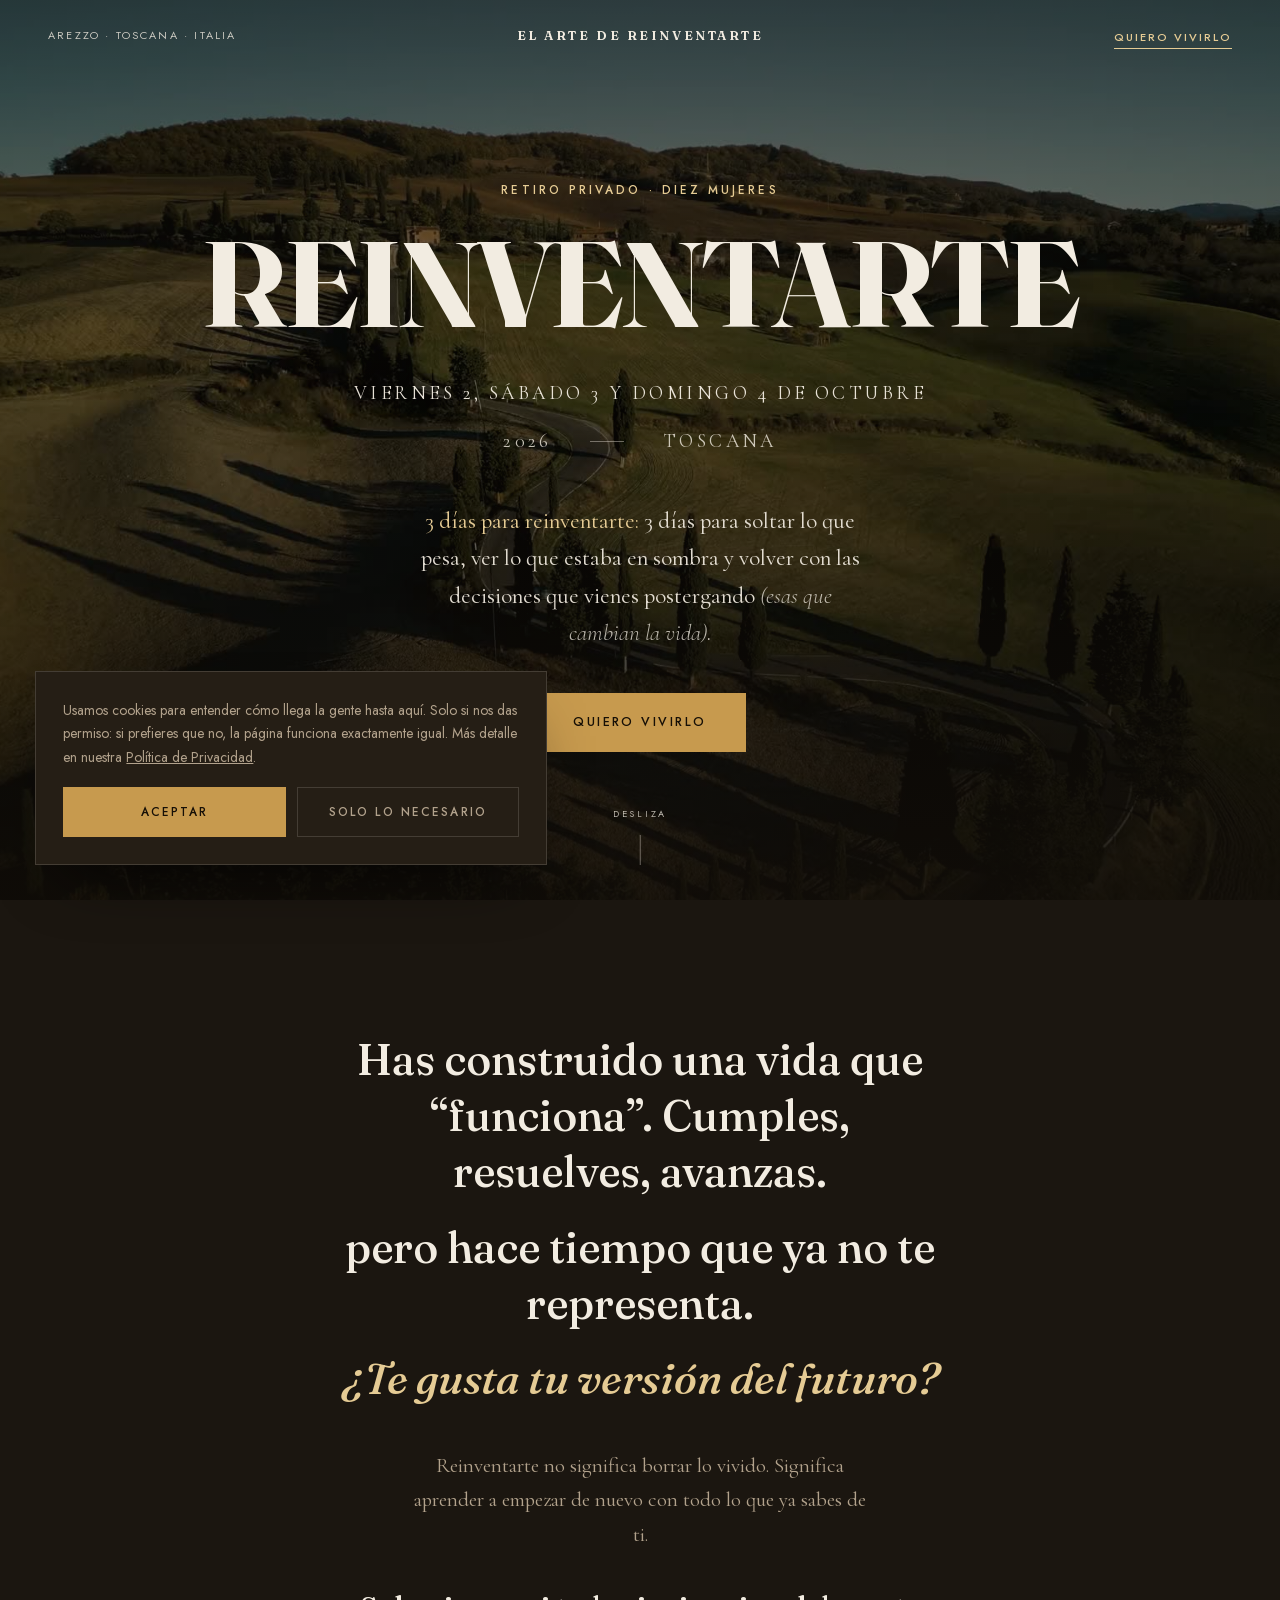
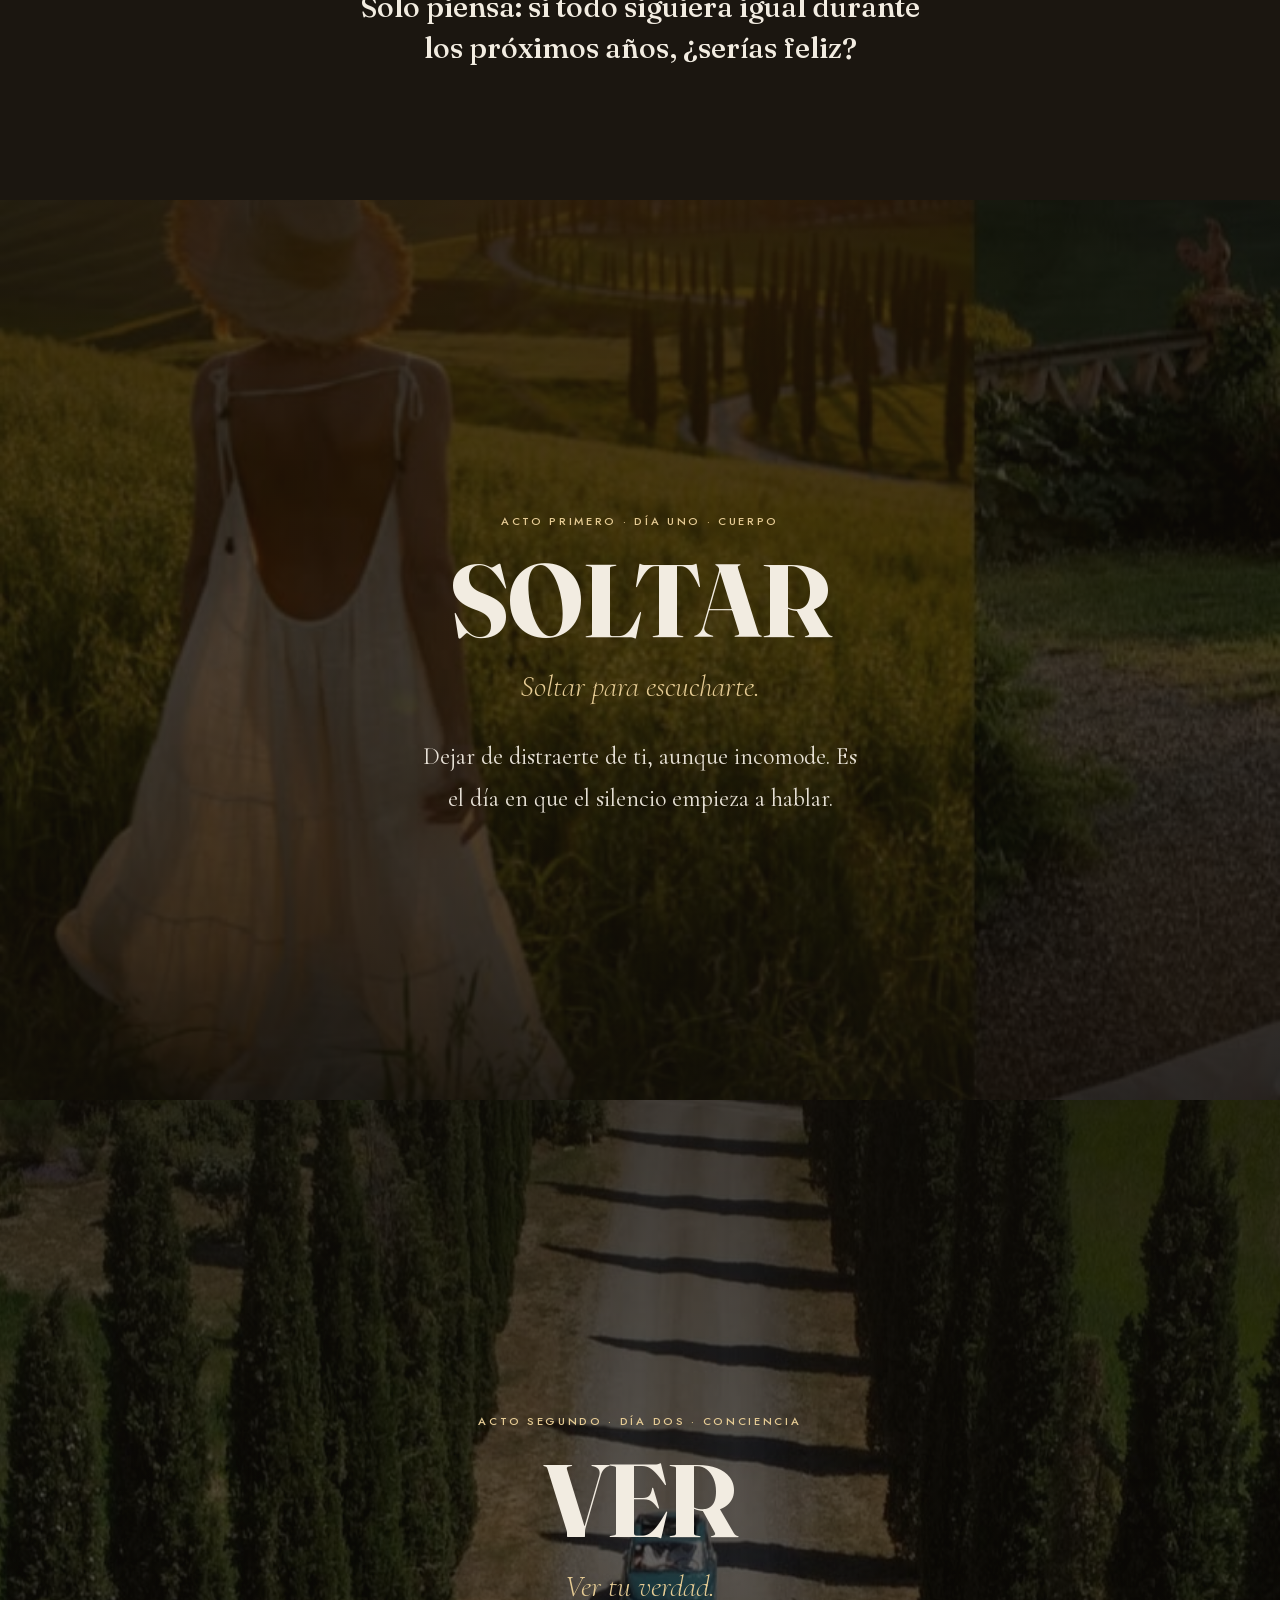
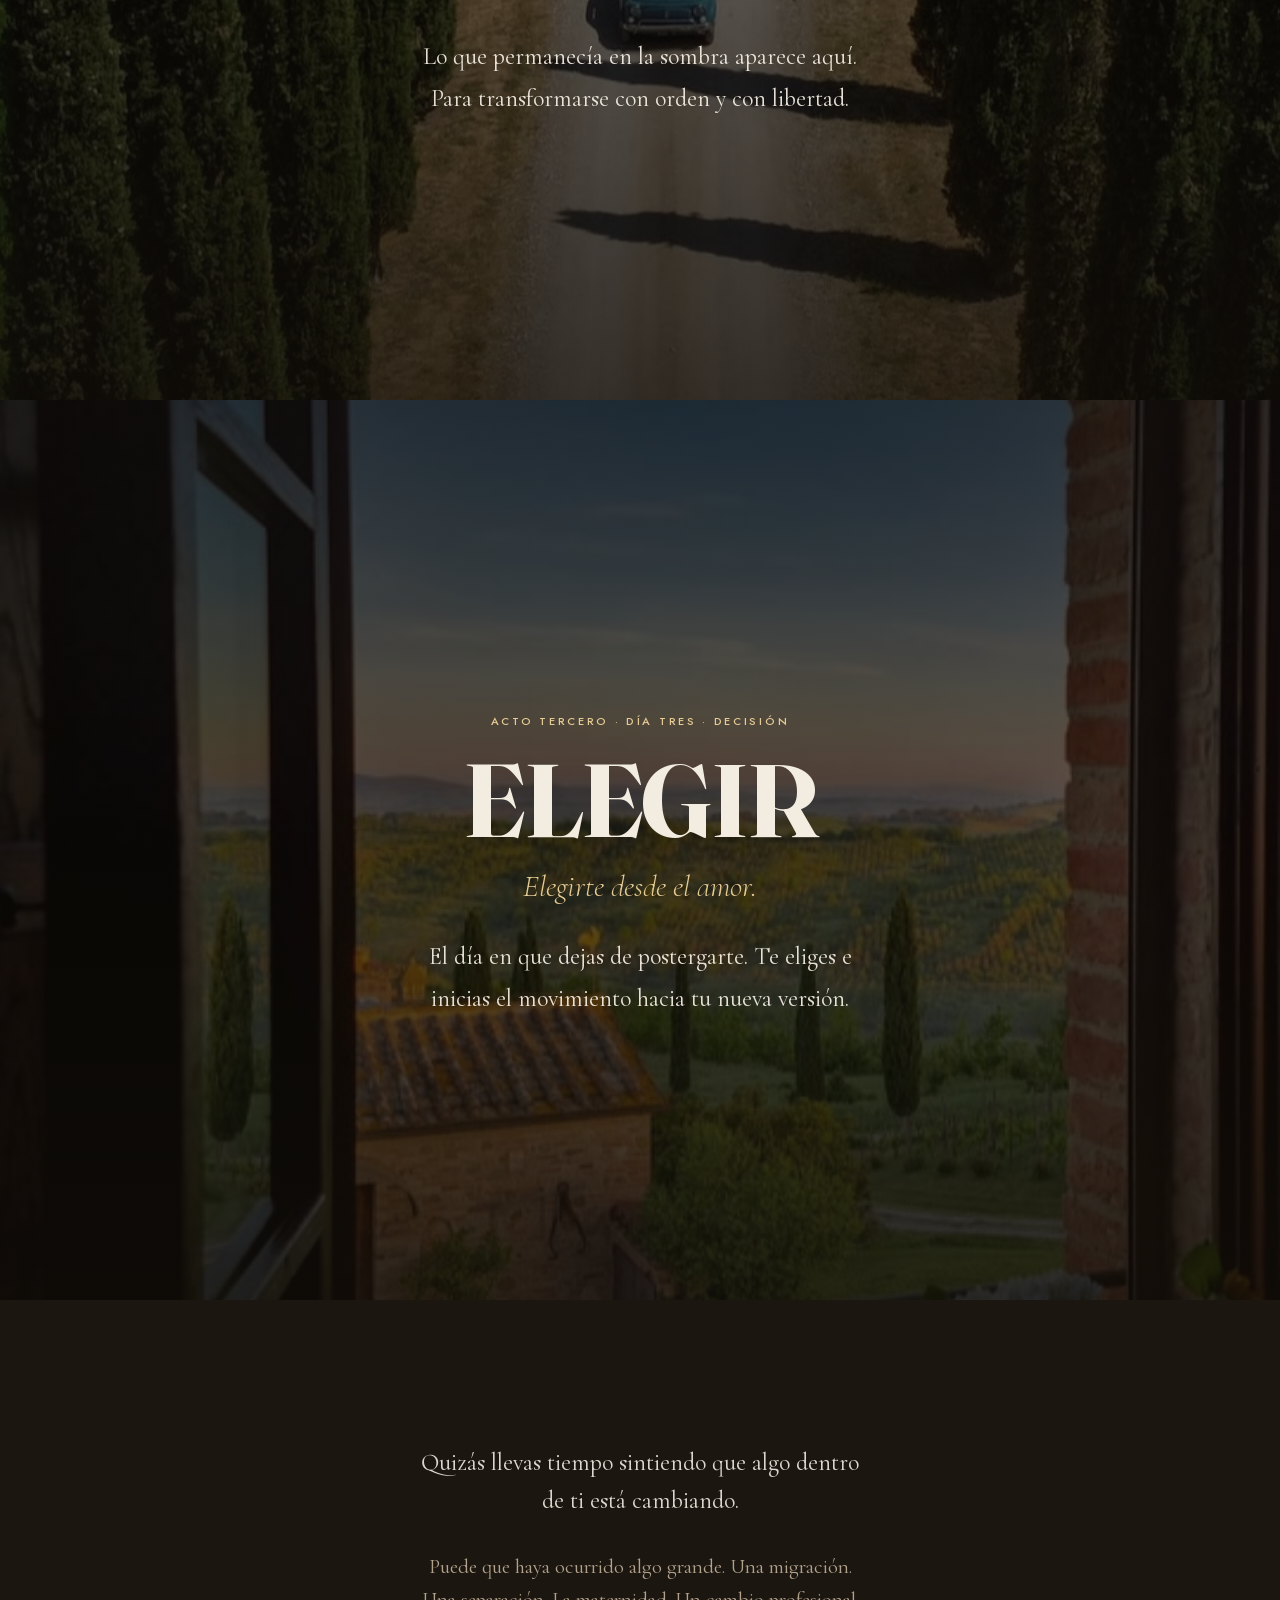
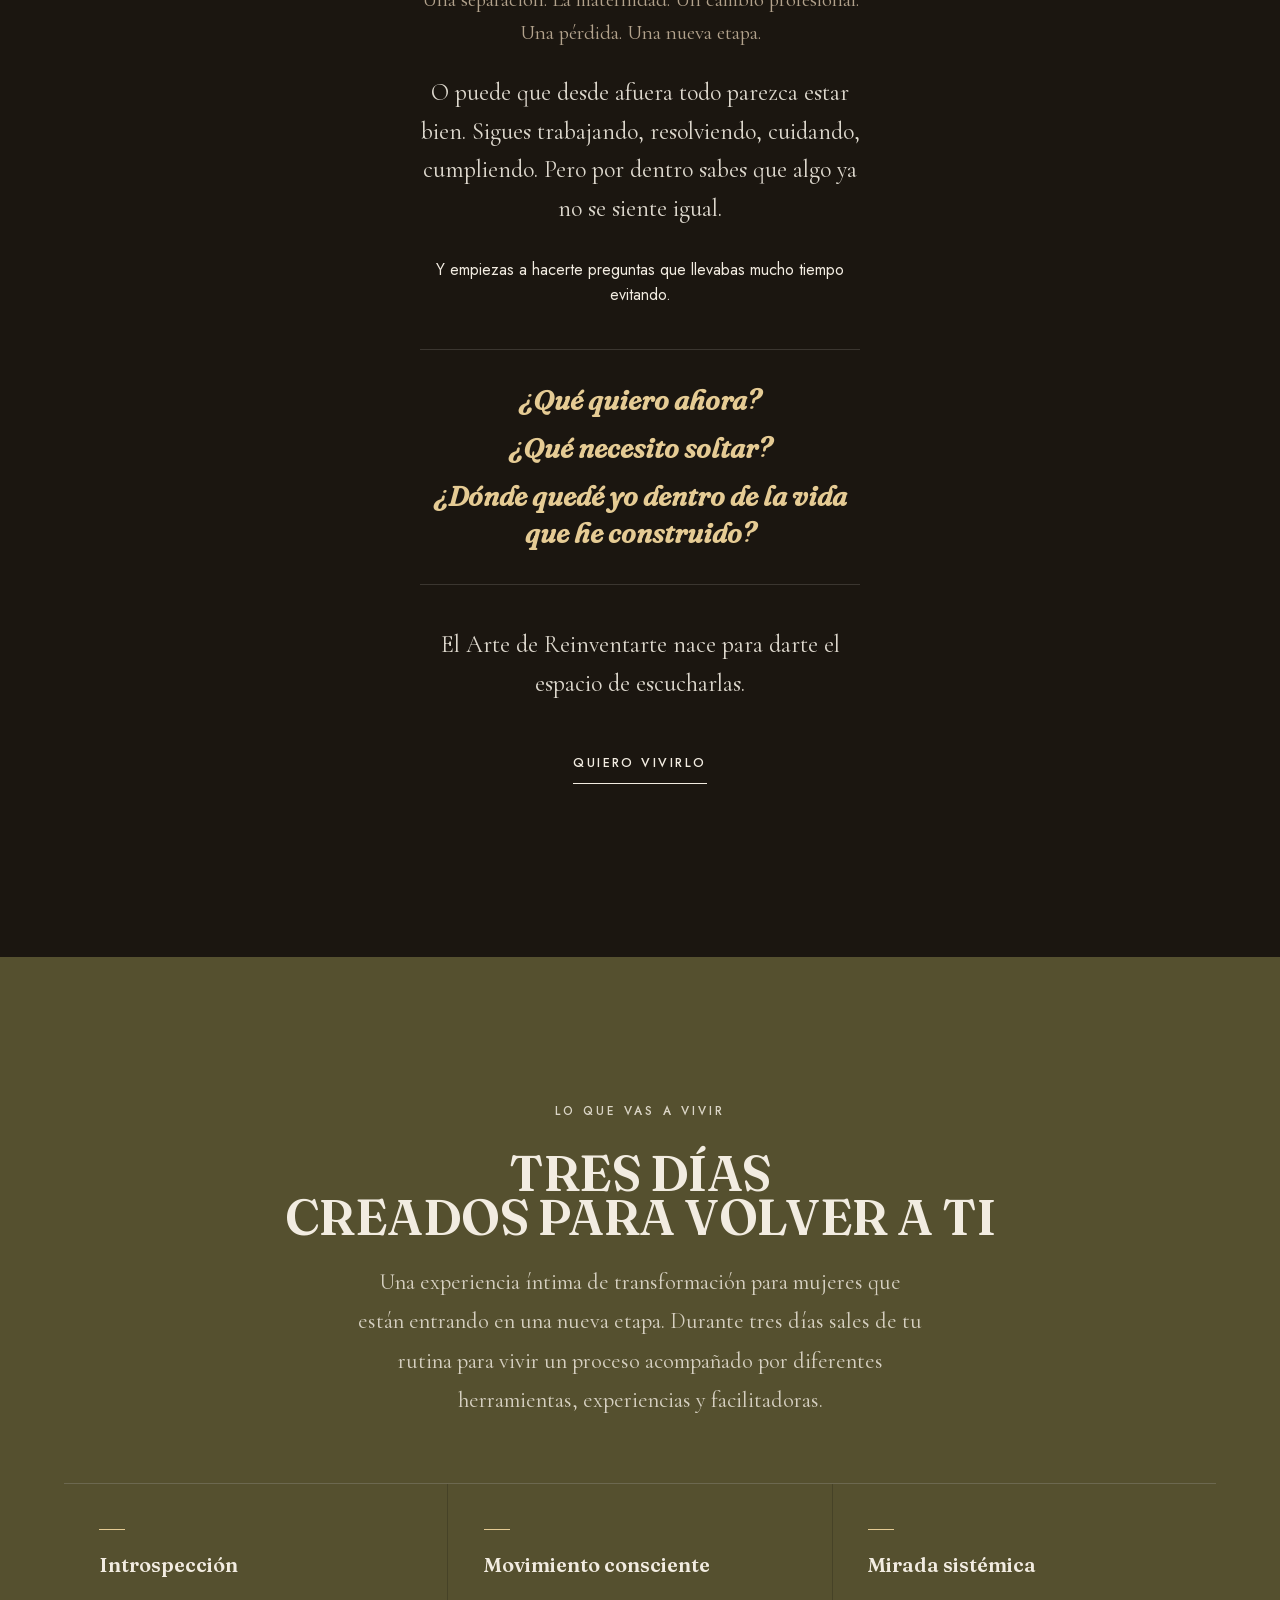
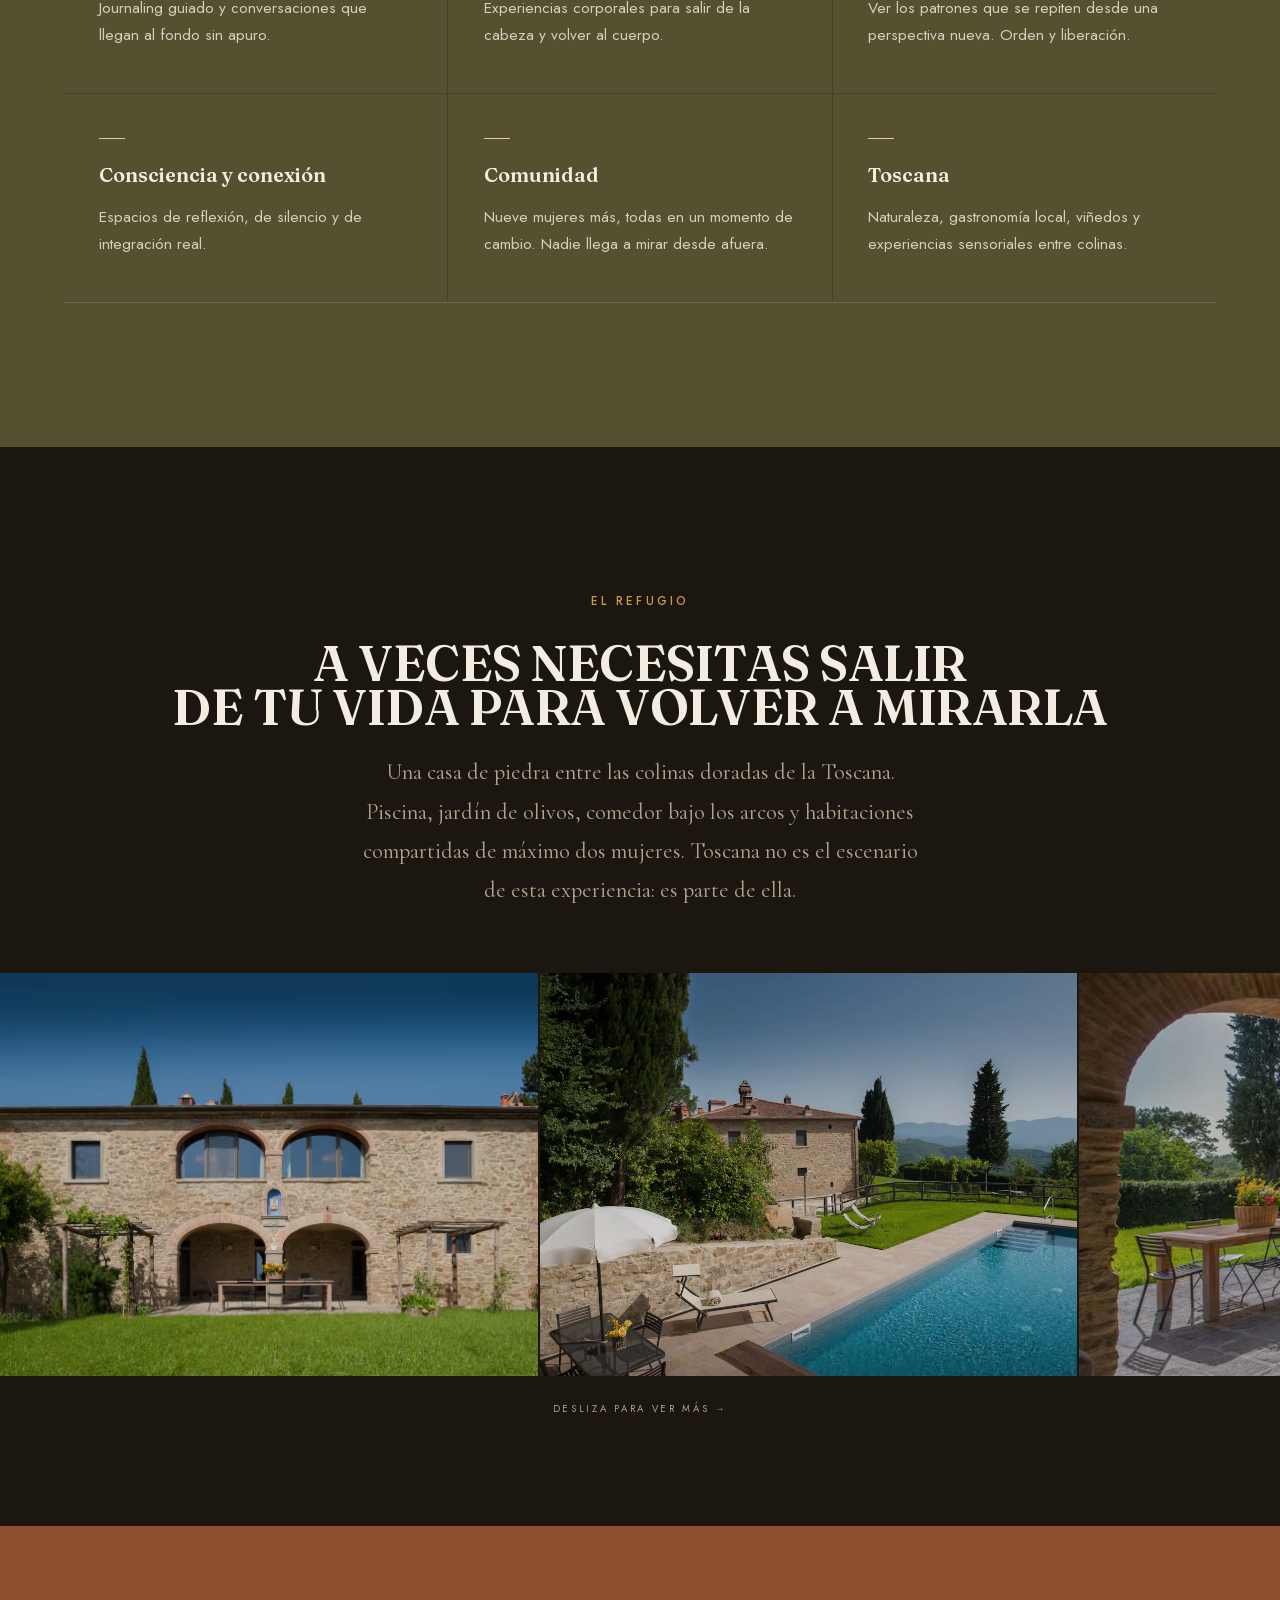
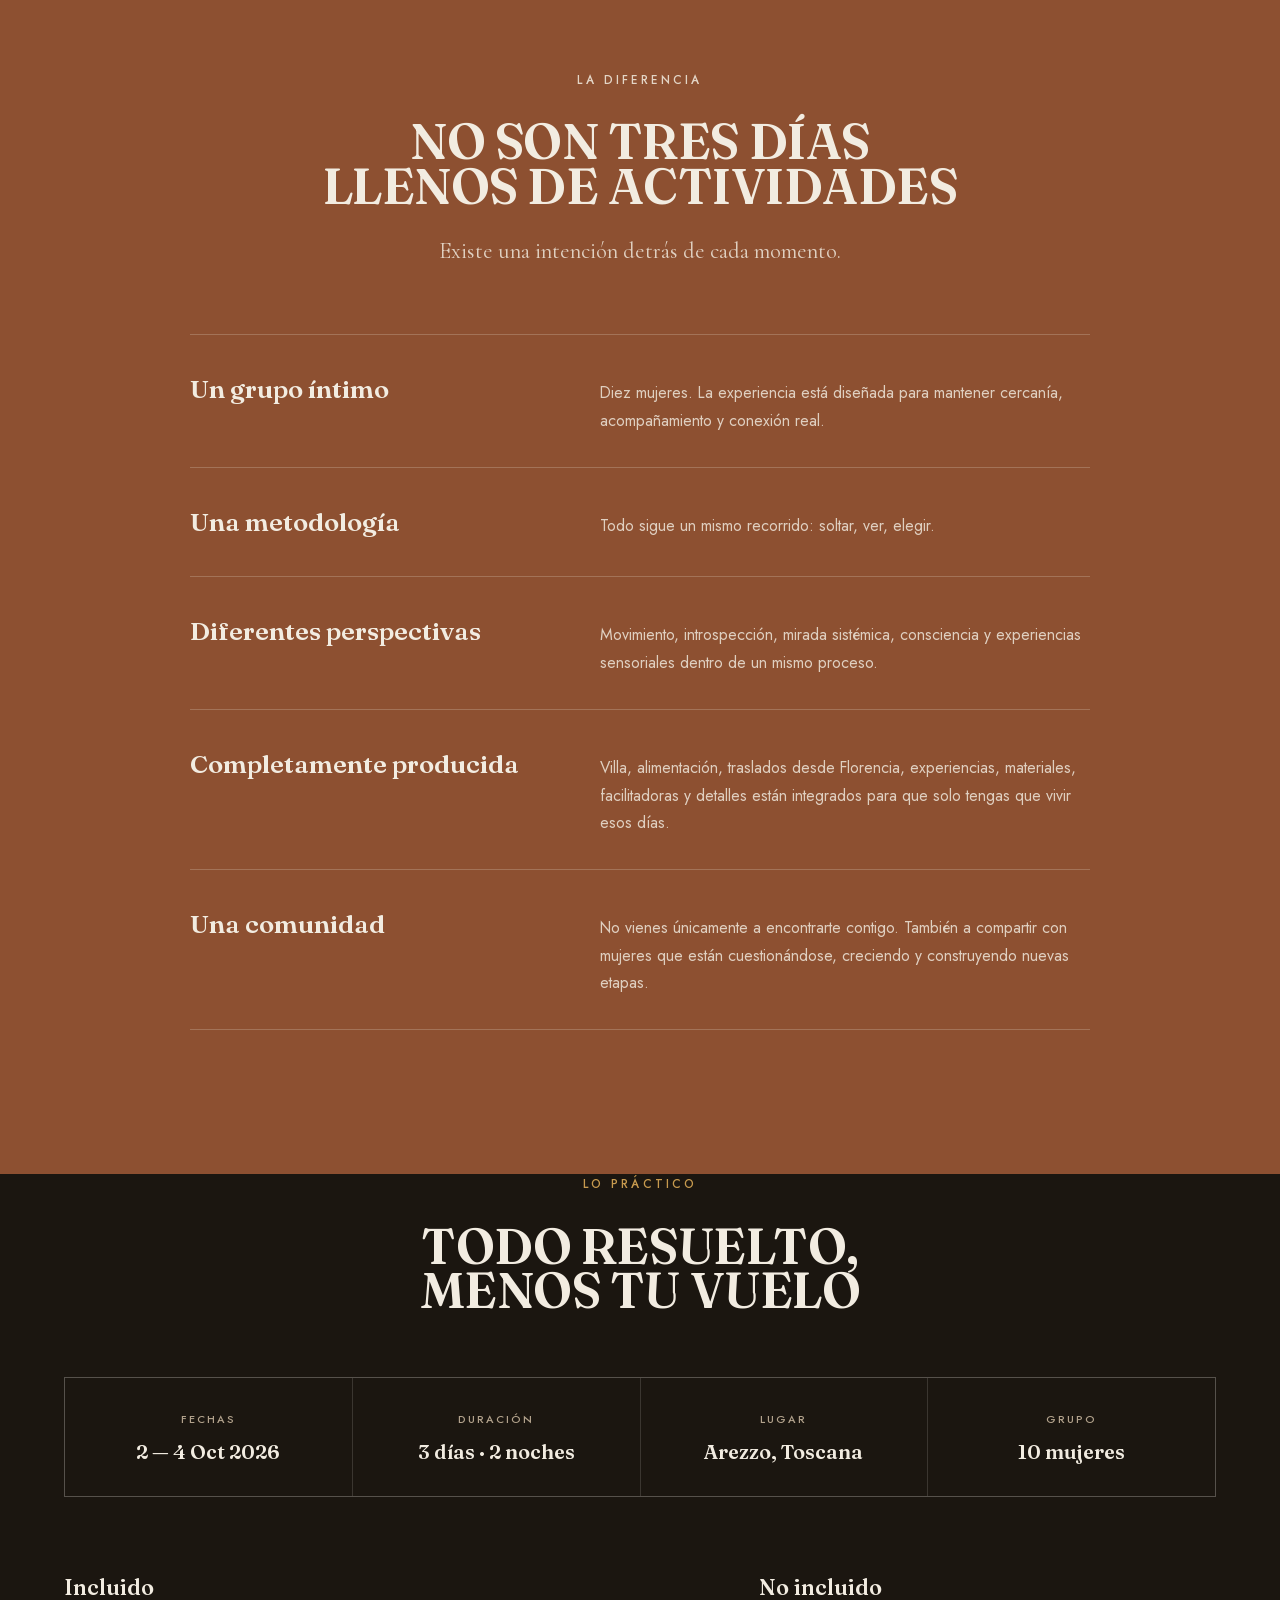
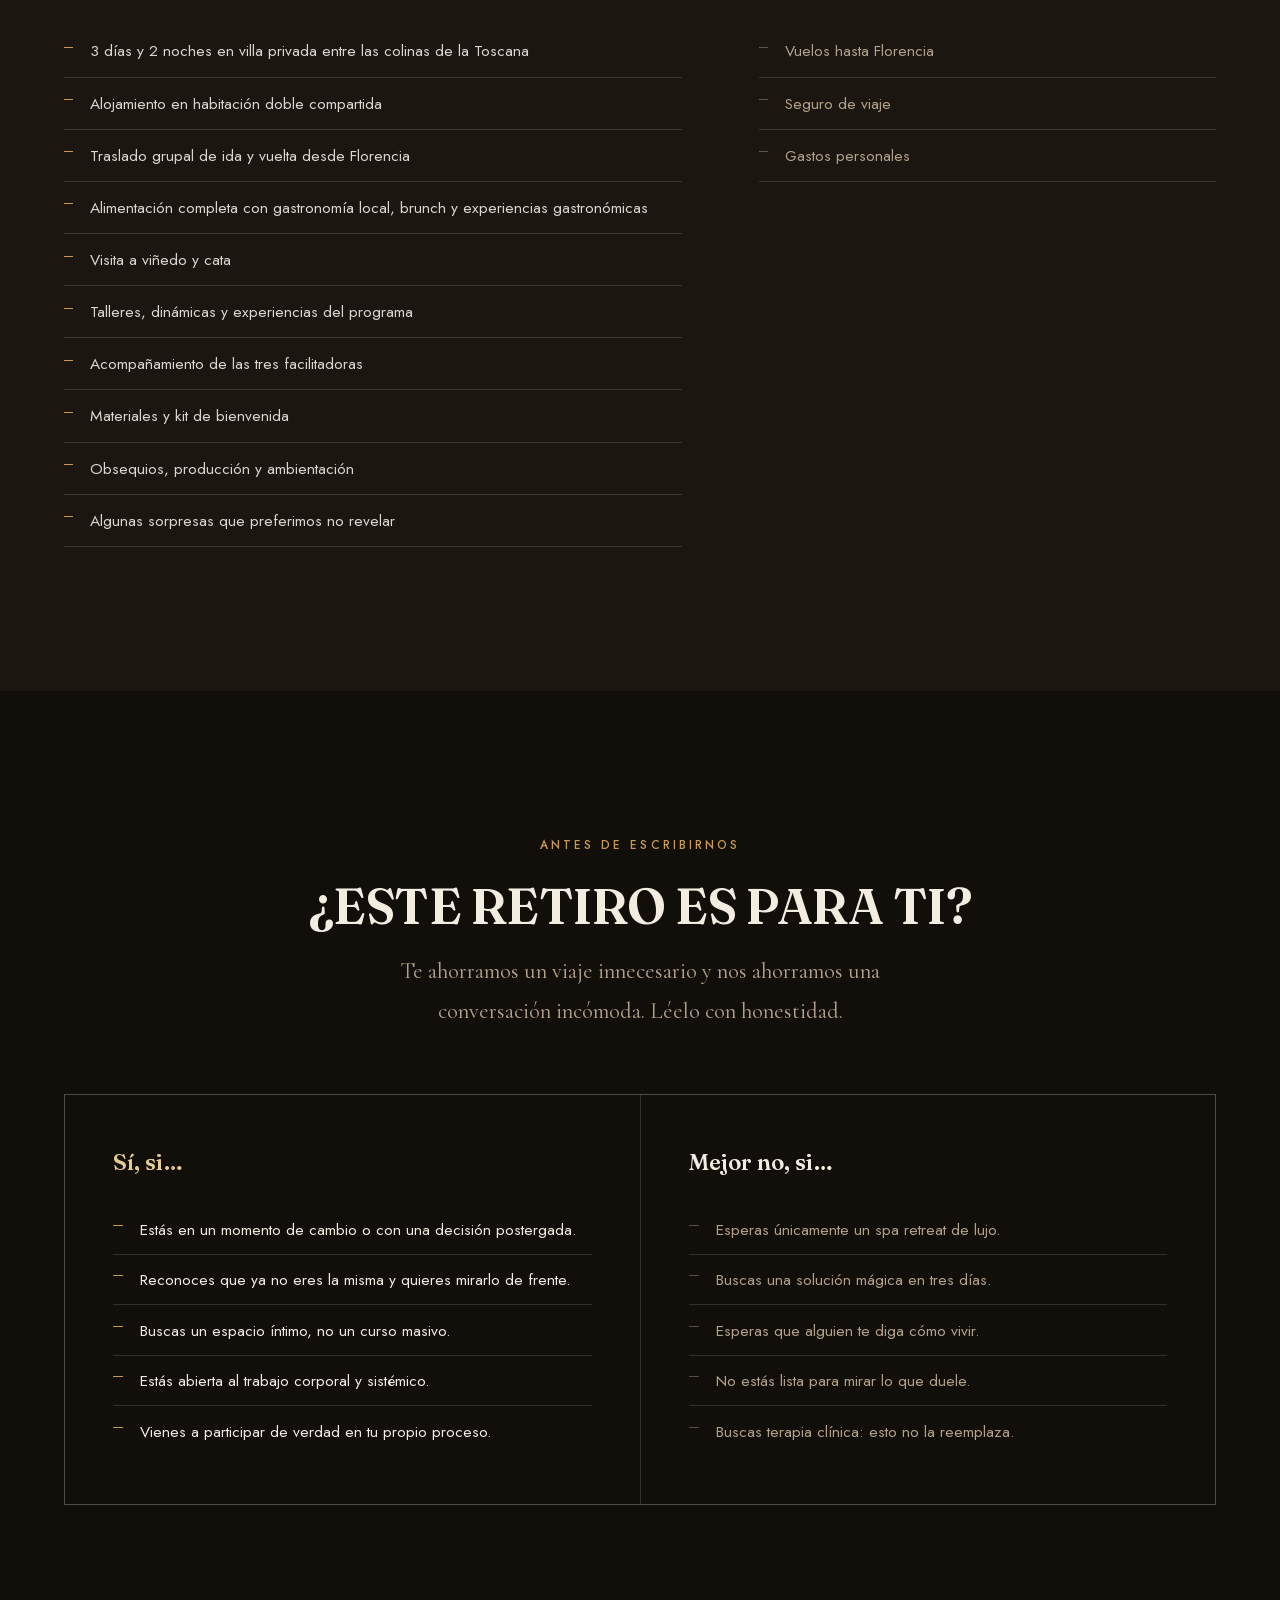
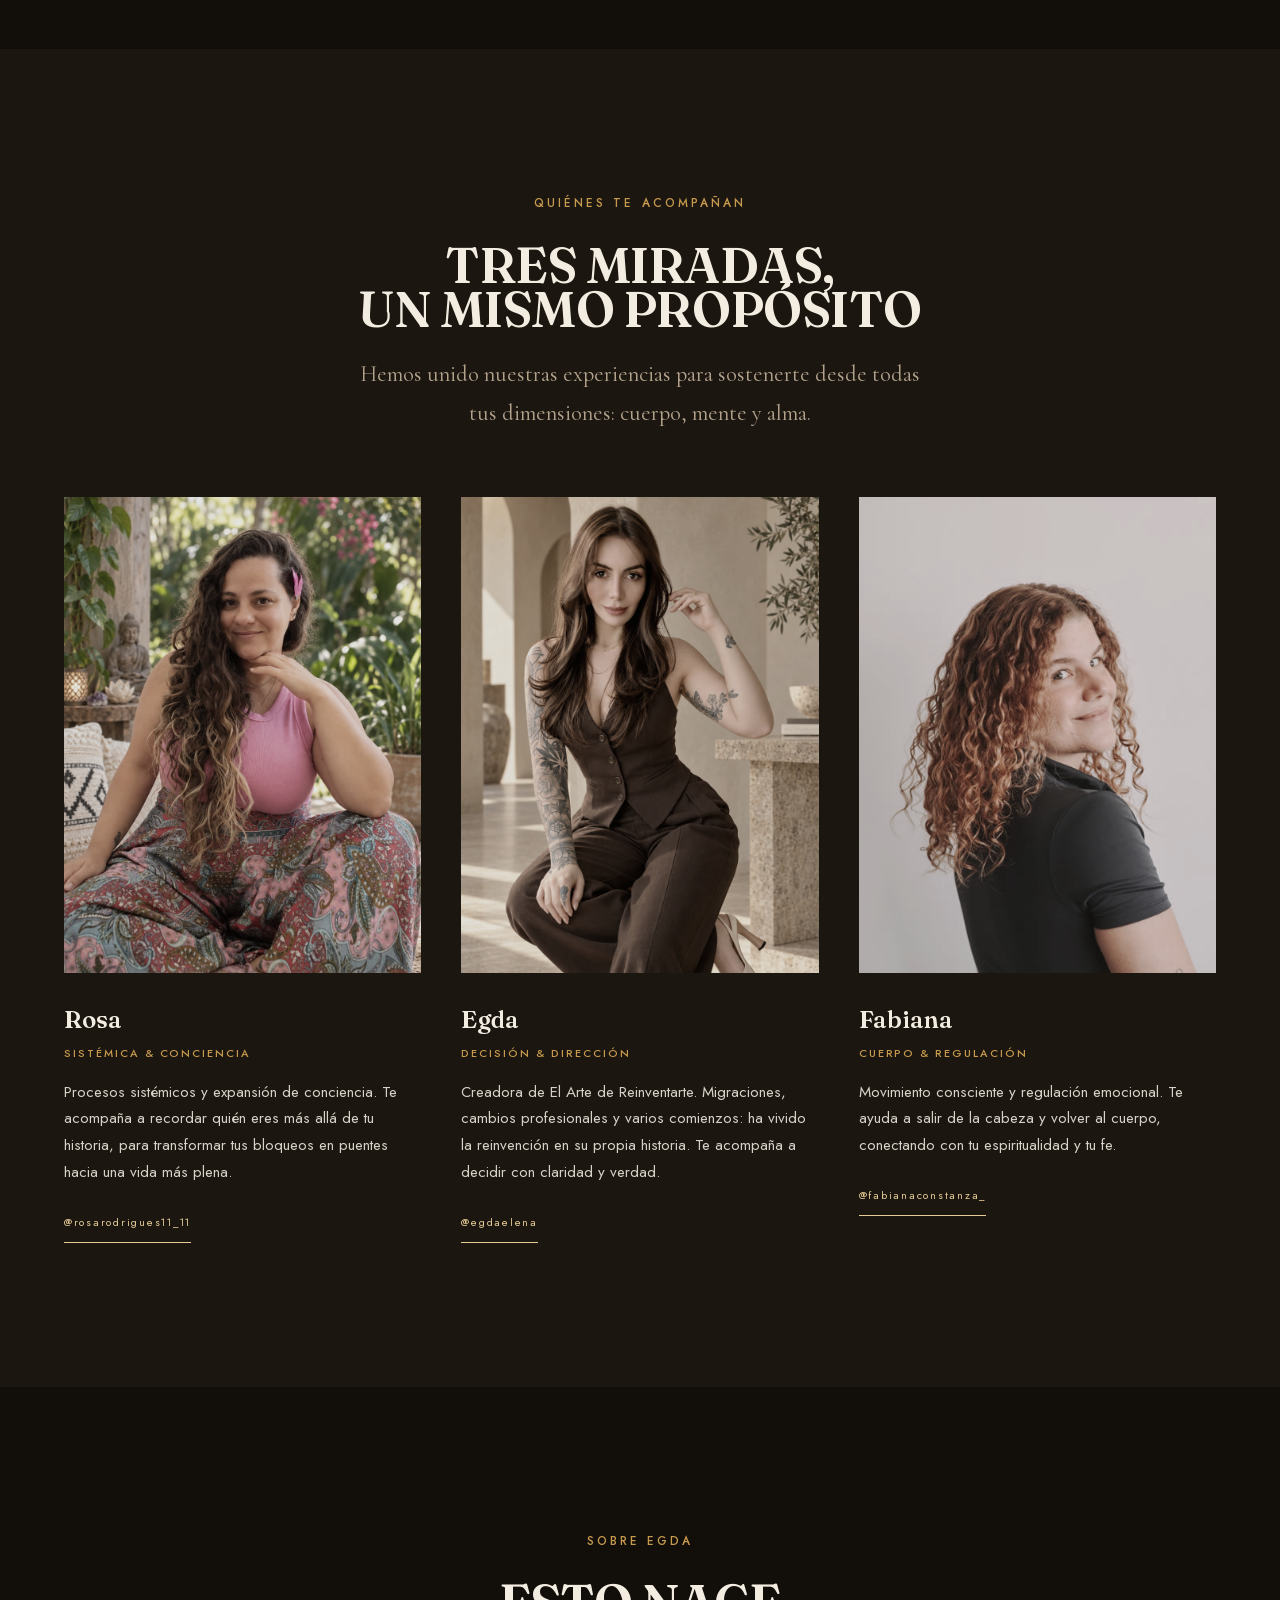
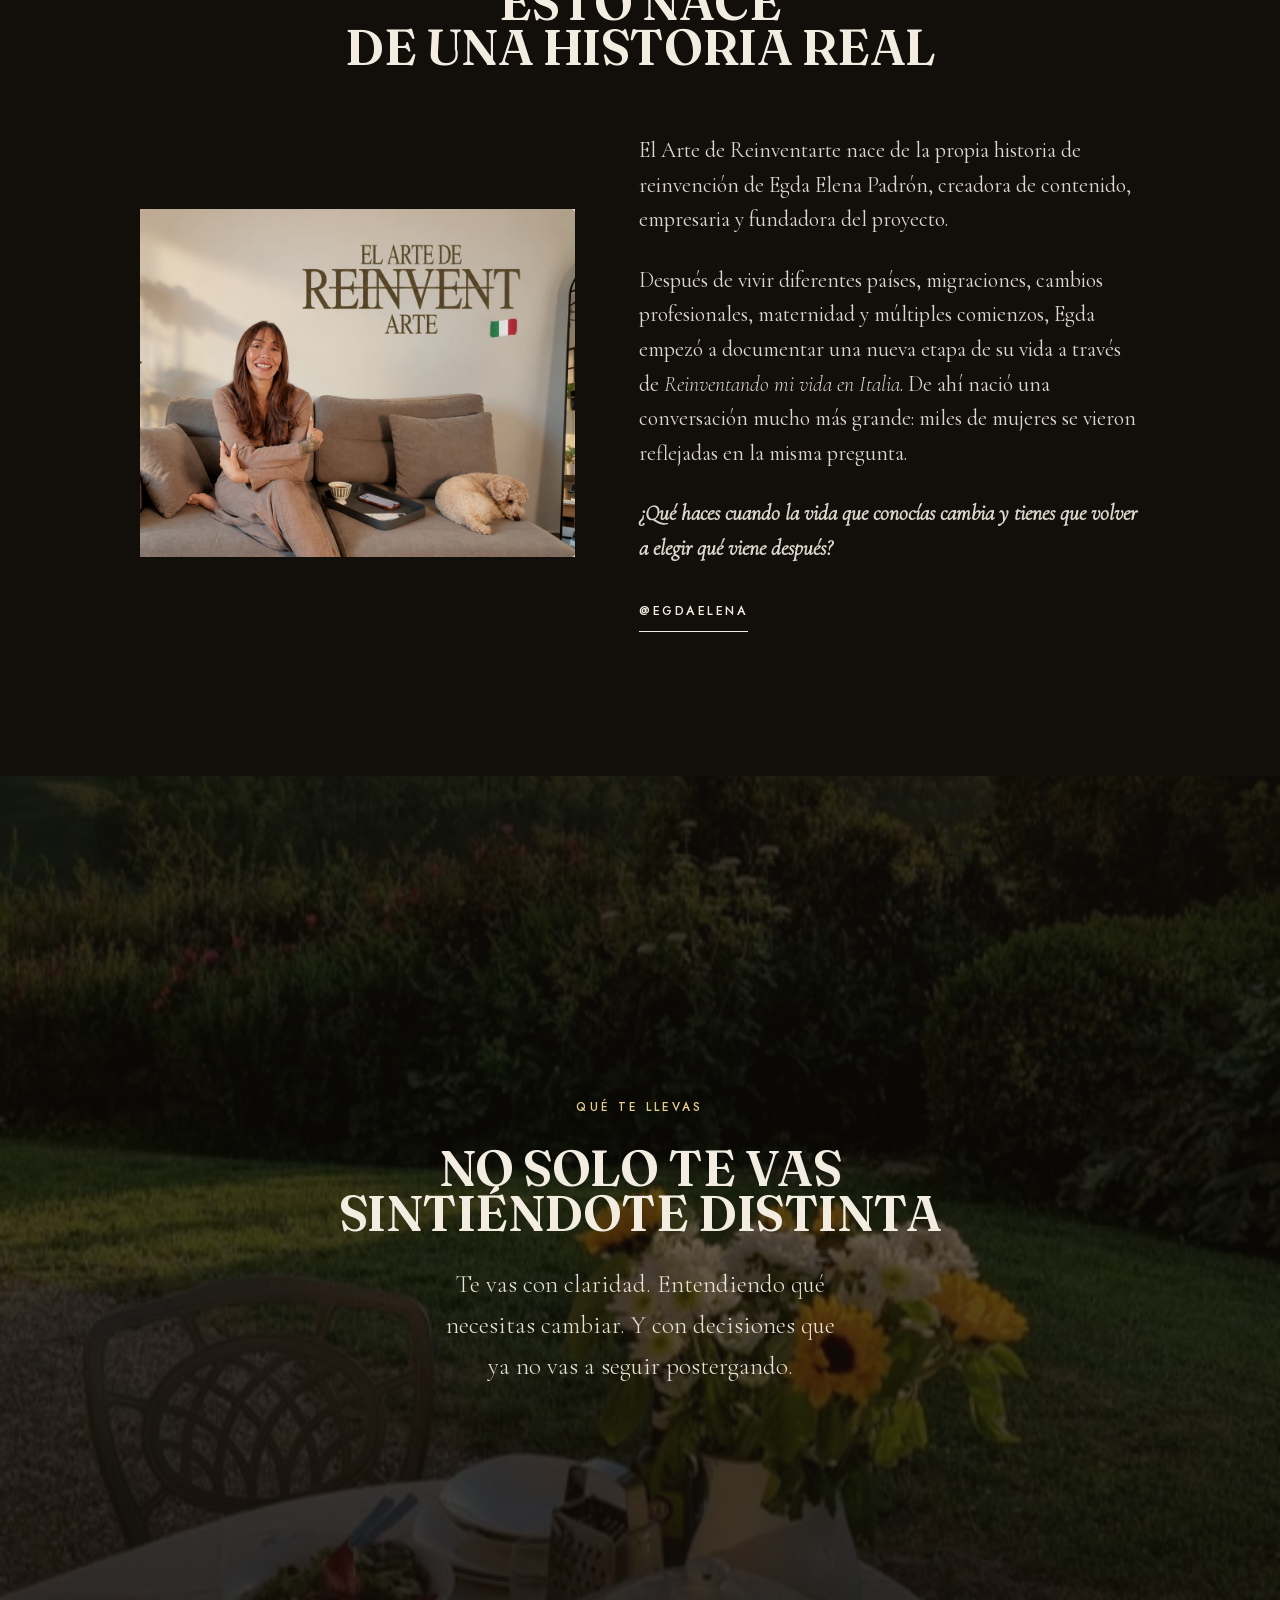
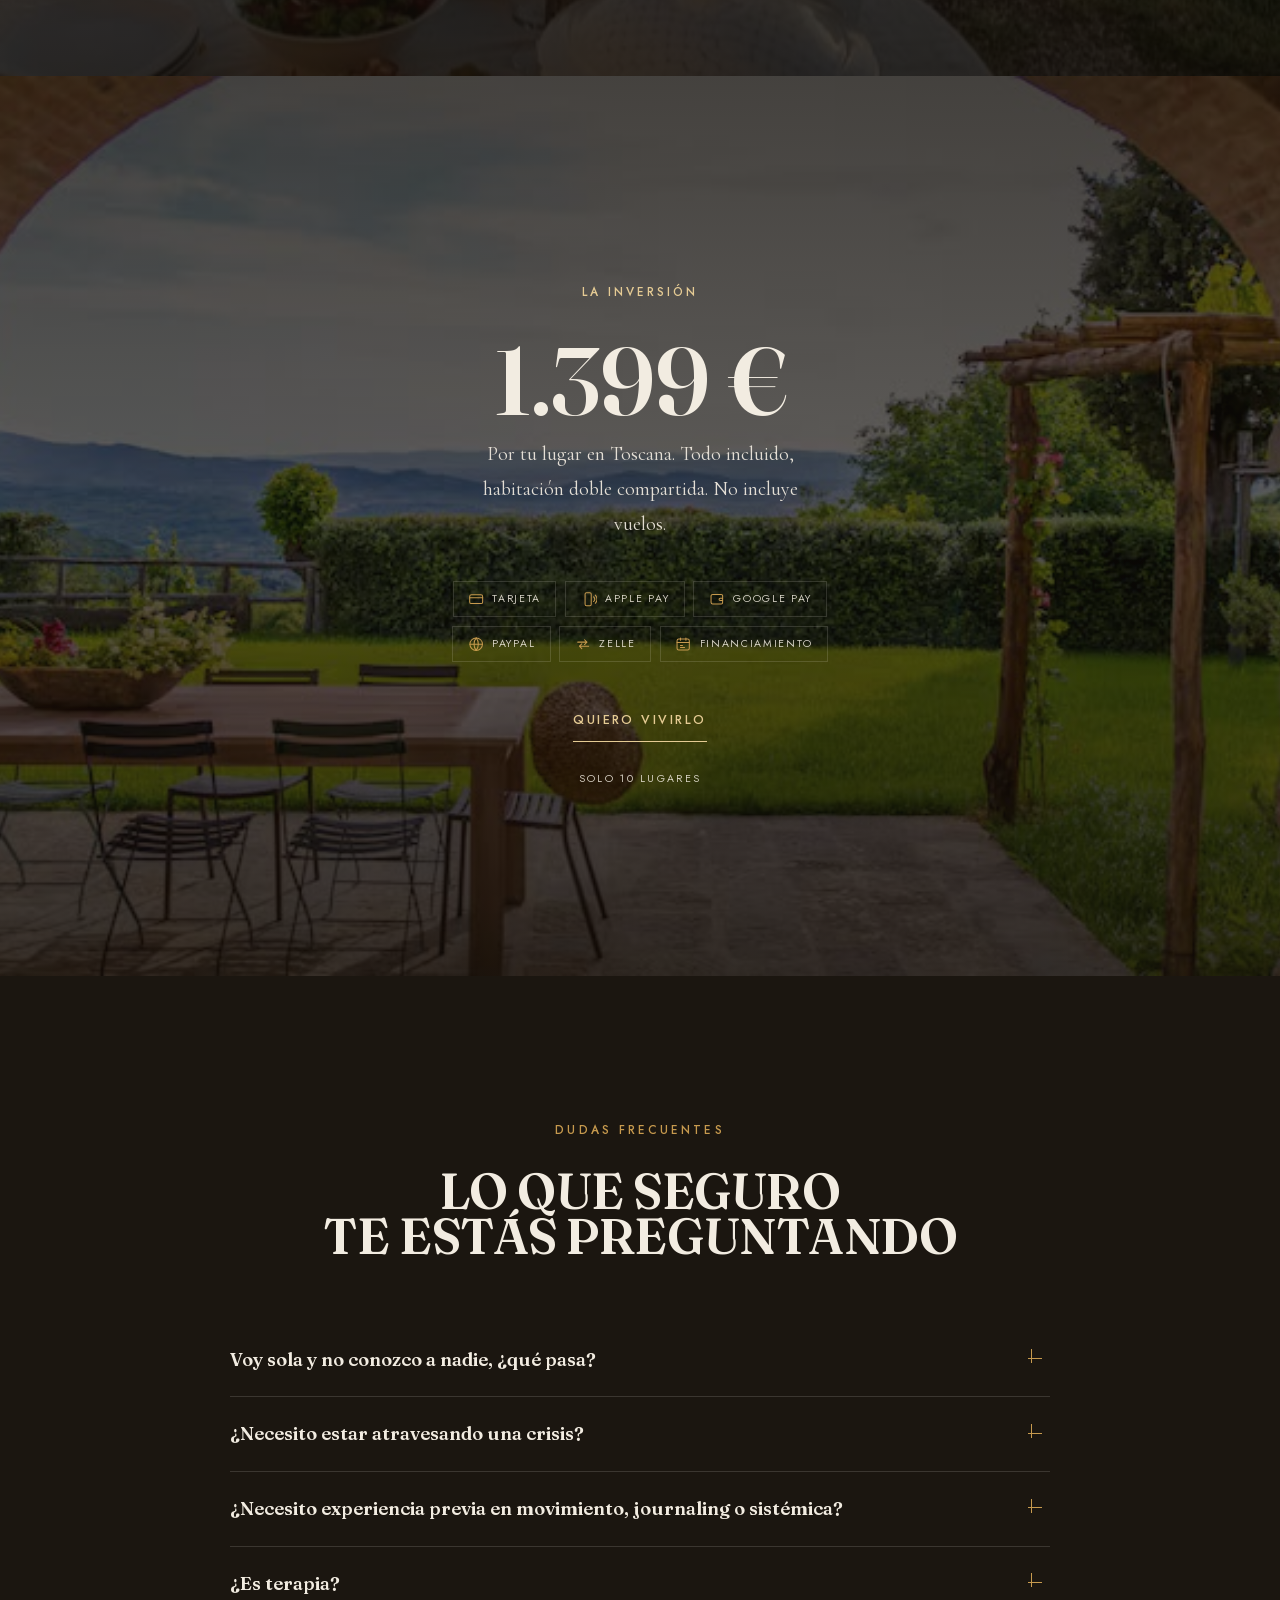
==== index.html @ 9dd21705 "Dos secciones en color para romper el oscuro "Lo que vas a vivir" en verde y "La diferencia" en ladr" ====
<!DOCTYPE html>
<html lang="es">
<head>
<meta charset="utf-8">
<meta name="viewport" content="width=device-width, initial-scale=1, viewport-fit=cover">
<title>El Arte de Reinventarte · Toscana 2026</title>
<meta name="description" content="Retiro íntimo para diez mujeres en una villa privada de Arezzo, Toscana. Del 2 al 4 de octubre de 2026. Soltar, ver, elegir.">
<meta name="theme-color" content="#120E09">
<link rel="icon" href="assets/favicon.ico" sizes="any">
<link rel="icon" href="assets/favicon.svg" type="image/svg+xml">
<link rel="apple-touch-icon" href="assets/apple-touch-icon.png">
<meta property="og:type" content="website">
<meta property="og:title" content="El Arte de Reinventarte · Toscana 2026">
<meta property="og:description" content="Tres días en una villa privada de la Toscana para soltar, ver y elegir. Del 2 al 4 de octubre de 2026. Diez mujeres.">
<meta property="og:image" content="assets/og.jpg">
<!-- ===== Medicion: solo Meta Pixel =====================================
     El Pixel es del CLIENTE: su cuenta publicitaria, su ID, instalado a
     peticion suya. CodeFlakes solo inserta y mantiene el fragmento.

     NO CARGA hasta que la persona acepta en el banner de cookies del pie.
     Deja cookies y manda datos a Meta, y no tiene modo denegado: o carga con
     permiso, o no carga. El checkbox del formulario NO sirve para esto: es
     permiso de contacto comercial y llega al final del recorrido.

     El banner llama a window.activarMedicion() al aceptar y a
     revocarMedicion() al rechazar. La politica de privacidad describe ese
     mecanismo: si se toca aqui, hay que tocarla a ella.

     Aqui NO hay analitica. Se retiro GA4 a peticion del cliente: no la
     necesita, y cargarla mandaba su IP a Google en cada visita, antes de
     cualquier consentimiento. No volver a anadirla sin actualizar el contrato
     y la politica.
========================================================================== -->
<script>
window.MEDICION = {
  pixelId: '1052054824122515',
  requiereConsentimiento: true  // no apagar sin un banner de cookies en su lugar
};
(function(){
  var cfg = window.MEDICION, cargado = false, pendientes = [];

  function hayConsentimiento(){
    if (!cfg.requiereConsentimiento) return true;
    try { return localStorage.getItem('medicion-consentida') === 'si'; }
    catch(e){ return false; }   // navegador sin almacenamiento: no asumimos permiso
  }

  /* ---------- Meta Pixel ---------- */

  function cargar(){
    if (cargado || !cfg.pixelId || !hayConsentimiento()) return;
    cargado = true;
    !function(f,b,e,v,n,t,s){if(f.fbq)return;n=f.fbq=function(){n.callMethod?
    n.callMethod.apply(n,arguments):n.queue.push(arguments)};if(!f._fbq)f._fbq=n;
    n.push=n;n.loaded=!0;n.version='2.0';n.queue=[];t=b.createElement(e);t.async=!0;
    t.src=v;s=b.getElementsByTagName(e)[0];s.parentNode.insertBefore(t,s)}
    (window,document,'script','https://connect.facebook.net/en_US/fbevents.js');
    fbq('init', cfg.pixelId);
    fbq('track', 'PageView');
    // eventos ocurridos antes de aceptar: se emiten ahora, no se pierden
    pendientes.splice(0).forEach(function(ev){ emitirMeta(ev[0], ev[1]); });
  }

  function emitirMeta(evento, datos){
    try { if (window.fbq) fbq('track', evento, datos || {}); } catch(e){}
  }

  // lo llamara el banner de cookies cuando exista
  window.activarMedicion = function(){
    try { localStorage.setItem('medicion-consentida','si'); } catch(e){}
    cargar();
  };
  /* Guarda un 'no' en vez de borrar la clave: sin marca, un rechazo es
     indistinguible de no haber contestado y el banner volveria en cada visita. */
  window.revocarMedicion = function(){
    try { localStorage.setItem('medicion-consentida','no'); } catch(e){}
  };

  /* ---------- Eventos ---------- */

  // Unico punto de entrada para medir. Si alguna de las dos no cargo, esta
  // bloqueada por un ad blocker o revienta, aqui muere: nunca puede tumbar la
  // pagina ni el envio. Lo de Meta que ocurra antes de aceptar se guarda y se
  // emite al aceptar; si nunca se acepta, desaparece con la pestaña.
  window.medir = function(evento, datos){
    var p = datos || {};
    if (!cargado) { if (pendientes.length < 20) pendientes.push([evento, p]); return; }
    emitirMeta(evento, p);
  };

  // Quien ya acepto en una visita anterior no vuelve a ver el banner: hay que
  // restituir su decision en cada carga o GA4 se quedaria denegado para siempre.
  if (hayConsentimiento()) { cargar(); }
})();
</script>
<!-- Respaldo sin JavaScript. Va junto con el ID, pero ojo: una imagen no puede
     consultar el consentimiento, asi que solo debe activarse si se decide que
     el Pixel puede cargar sin banner (o para trafico fuera de la UE).
<noscript><img height="1" width="1" style="display:none" alt=""
  src="https://www.facebook.com/tr?id=PIXEL_ID&ev=PageView&noscript=1"></noscript>
-->

<link href="assets/fonts.css" rel="stylesheet">
<style>
:root{
  --tinta:#120E09;    /* fondo base */
  --noche:#1B1610;    /* superficie alterna */
  --carbon:#251E15;   /* tarjetas y filas */
  --linea:rgba(242,236,225,.15);
  --hueso:#F2ECE1;
  --humo:#B2A28C;
  --dorado:#C79A4E;
  --oro:#E5CB94;
  --alerta:#E8907A;
  --verde:#55502F;     /* seccion "lo que vas a vivir" */
  --ladrillo:#8D5031;  /* seccion "la diferencia" */
  --display:'Fraunces',Georgia,'Times New Roman',serif;
  --serif:'Cormorant Garamond',Georgia,serif;
  --sans:'Jost',-apple-system,sans-serif;
}
*{box-sizing:border-box}
/* cualquier display propio anula el atributo hidden: esto lo blinda */
[hidden]{display:none!important}
html{scroll-behavior:smooth;-webkit-text-size-adjust:100%}
html.snap{scroll-snap-type:y mandatory}
body{
  margin:0;background:var(--tinta);color:var(--hueso);
  font-family:var(--sans);font-weight:400;font-size:17px;line-height:1.75;
  -webkit-font-smoothing:antialiased;overflow-x:hidden;
}
img{max-width:100%;display:block}
a{color:inherit}
p{margin:0 0 1.2em}

/* ---------- primitivas ---------- */
.kicker{
  font-family:var(--sans);font-size:.74rem;font-weight:500;letter-spacing:.26em;
  text-transform:uppercase;color:var(--dorado);margin:0 0 1.8rem;
}
.display{
  font-family:var(--display);font-weight:700;line-height:.9;letter-spacing:-.022em;
  text-transform:uppercase;margin:0;
  font-variation-settings:'SOFT' 0,'WONK' 0;
}
.xl{font-size:clamp(1.9rem,10.5vw,7.6rem);letter-spacing:-.03em}
.lg{font-size:clamp(2.6rem,9vw,6.4rem)}
.md{font-size:clamp(1.8rem,4.2vw,3.1rem);letter-spacing:-.01em;font-weight:600}
.serif{font-family:var(--serif);font-weight:300;font-size:clamp(1.2rem,2.1vw,1.55rem);line-height:1.65}
.italic{font-style:italic}
.enlace{
  display:inline-block;font-family:var(--sans);font-size:.78rem;font-weight:500;
  letter-spacing:.2em;text-transform:uppercase;text-decoration:none;
  padding:.2rem 0 .55rem;border-bottom:1.5px solid currentColor;color:var(--hueso);
  transition:color .4s ease,border-color .4s ease,letter-spacing .4s ease;
}
.enlace:hover{color:var(--oro);border-color:var(--oro);letter-spacing:.26em}
.enlace.oro{color:var(--oro)}
/* La llamada principal se ve como un boton, no como un enlace subrayado: es
   la accion de la que vive la pagina y tiene que pesar mas que el resto. */
.boton{
  display:inline-block;background:var(--dorado);color:#160F06;text-decoration:none;
  font-family:var(--sans);font-size:.78rem;font-weight:500;
  letter-spacing:.2em;text-transform:uppercase;
  padding:1.1rem 2.4rem;border:1px solid var(--dorado);
  transition:background .35s ease,border-color .35s ease,transform .35s ease;
}
.boton:hover{background:var(--oro);border-color:var(--oro)}
.boton:active{transform:translateY(1px)}
/* zona pulsable comoda en movil sin alterar el diseno: los enlaces finos
   se quedan igual de finos, pero el dedo acierta */
.enlace,.nav .der a,.nav .logo{position:relative}
.enlace::before,.nav .der a::before,.nav .logo::before{
  /* solo en vertical: ensanchar tambien metia scroll horizontal de sobra */
  content:'';position:absolute;inset:-12px 0;
}
/* los enlaces en linea no admiten el truco anterior: les damos alto de verdad */
.trio a,footer a,.alternativa a{display:inline-block;padding-block:.6rem}
.wrap{max-width:1300px;margin-inline:auto;padding-inline:clamp(1.4rem,5vw,4rem)}
.centro{text-align:center}
.estrecho{max-width:56ch;margin-inline:auto}
.seccion{padding:clamp(5rem,12vw,9rem) 0}
.seccion.alt{background:var(--noche)}
.cabecera{text-align:center;margin-bottom:clamp(2.5rem,6vw,4rem)}
.cabecera .sub{font-family:var(--serif);font-size:clamp(1.1rem,2vw,1.4rem);color:var(--humo);margin:1.4rem auto 0;max-width:52ch}

/* ---------- nav ---------- */
.nav{
  position:fixed;top:0;left:0;right:0;z-index:60;display:grid;
  grid-template-columns:1fr auto 1fr;align-items:center;
  padding:1.3rem clamp(1.4rem,5vw,3rem);transition:background .5s ease,padding .5s ease;
}
.nav.solid{background:rgba(18,14,9,.94);backdrop-filter:blur(12px);padding-block:.9rem}
.nav .izq{font-size:.68rem;font-weight:400;letter-spacing:.2em;text-transform:uppercase;color:rgba(242,236,225,.8)}
.nav .logo{
  font-family:var(--display);font-weight:600;font-size:.8rem;letter-spacing:.2em;text-transform:uppercase;
  text-decoration:none;white-space:nowrap;
}
.nav .der{text-align:right}
.nav .der a{font-size:.7rem;font-weight:500;letter-spacing:.18em;text-transform:uppercase;text-decoration:none;color:var(--oro);border-bottom:1px solid currentColor;padding-bottom:3px}
@media(max-width:760px){
  .nav .izq{display:none}
  .nav{grid-template-columns:1fr auto}
  .nav .der a{font-size:.72rem;letter-spacing:.14em}
}
@media(max-width:420px){
  .nav{padding-inline:1.1rem;column-gap:.7rem}
  /* Se cede espaciado entre letras antes que cuerpo: apretar la fuente se
     lee peor que apretar el interletraje. */
  .nav .logo{font-size:.72rem;letter-spacing:.06em}
  .nav .der a{font-size:.74rem;letter-spacing:.05em}
}

/* ---------- lienzos a pantalla ---------- */
.lienzo{
  position:relative;min-height:100svh;display:grid;place-items:center;
  overflow:hidden;isolation:isolate;text-align:center;
}
html.snap .portada,
html.snap .calma,
html.snap .acto{scroll-snap-align:start;scroll-snap-stop:always}
html.snap #identificacion{scroll-snap-align:start}
.lienzo .fondo{position:absolute;inset:0;z-index:-2;margin:0}
/* la imagen se apaga, no se aclara: menos brillo, mas elegancia */
.lienzo .fondo img,
.lienzo .fondo video{
  width:100%;height:100%;object-fit:cover;
  filter:brightness(.7) saturate(.9) contrast(1.05);
  transition:transform 2.4s cubic-bezier(.2,.7,.3,1);
}
/* el acercamiento lento es para las fotos fijas: el video ya se mueve solo y
   sumarle escala solo recorta encuadre */
.lienzo.vista .fondo img{transform:scale(1.06)}
.lienzo .fondo video{display:block}
.lienzo::after{content:'';position:absolute;inset:0;z-index:-1}
.velo-suave::after{background:linear-gradient(180deg,rgba(18,14,9,.66),rgba(18,14,9,.28) 45%,rgba(18,14,9,.86))}
.velo-fuerte::after{background:linear-gradient(180deg,rgba(18,14,9,.68),rgba(18,14,9,.5) 50%,rgba(18,14,9,.76))}
.lienzo-inner{padding:7rem clamp(1.4rem,5vw,3rem) 5rem;max-width:min(1000px,100%);width:100%}
.lienzo .kicker{color:var(--oro)}

/* ---------- portada ---------- */
.portada .fecha{
  display:grid;justify-items:center;gap:clamp(.6rem,1.6vw,.9rem);
  margin:2.4rem 0 2.8rem;font-family:var(--serif);font-size:clamp(.95rem,1.6vw,1.2rem);
  letter-spacing:.18em;text-transform:uppercase;color:rgba(242,236,225,.95);
}
.portada .fecha p{margin:0}
.portada .fecha .donde{
  display:flex;justify-content:center;align-items:center;flex-wrap:wrap;
  gap:clamp(.7rem,3vw,2.5rem);color:rgba(242,236,225,.8);
}
.portada .fecha span{white-space:nowrap}
.portada .fecha i{width:34px;height:1px;background:rgba(242,236,225,.4);display:block}
@media(max-width:520px){.portada .fecha i{width:3px;height:3px;border-radius:50%;background:rgba(242,236,225,.55)}}
.portada .promesa{
  font-family:var(--serif);font-size:clamp(1.1rem,4vw,1.45rem);line-height:1.6;
  max-width:40ch;margin:0 auto 2.6rem;color:rgba(242,236,225,.92);
}
.portada .promesa b{font-weight:400;color:var(--oro)}
.portada .promesa i{font-style:italic;color:rgba(242,236,225,.75)}
.baja{
  position:absolute;bottom:2.2rem;left:50%;transform:translateX(-50%);
  font-size:.58rem;letter-spacing:.3em;text-transform:uppercase;color:rgba(242,236,225,.75);
}
.baja::after{content:'';display:block;width:1px;height:30px;background:rgba(242,236,225,.4);margin:.8rem auto 0;animation:pulso 2.6s ease-in-out infinite}
@keyframes pulso{0%,100%{opacity:.3;transform:scaleY(.6)}50%{opacity:1;transform:scaleY(1)}}

/* ---------- el espejo ---------- */
.calma{background:var(--noche);color:var(--hueso);padding:clamp(5rem,11vw,8rem) 0;
  min-height:100svh;display:grid;place-items:center}
/* Las frases van en tipografia grande, y el ancho general de texto (56ch
   medidos sobre el cuerpo pequeno) las parte en cuatro renglones cada una: el
   bloque deja de caber en una pantalla, que es justo lo que pide el scroll por
   secciones. Aqui el limite se mide en la tipografia que se esta usando. */
.calma .estrecho{max-width:min(100%,46rem)}
.frases p{font-family:var(--display);font-size:clamp(1.5rem,5.4vw,2.7rem);line-height:1.3;font-weight:400;margin:0 0 1.2rem}
.frases .cierra{font-style:italic;color:var(--oro);margin-bottom:0}
.frases .nota{font-family:var(--serif);font-size:clamp(1.05rem,2vw,1.3rem);color:var(--humo);line-height:1.65;margin:2.6rem auto 0;max-width:46ch}
/* La pregunta final cierra el bloque y tiene que sonar mas alto que la nota,
   pero no competir con la pregunta que hace de bisagra: misma tipografia que
   las frases grandes, cuerpo intermedio y sin el dorado. */
.frases .remate{
  font-size:clamp(1.25rem,3.2vw,1.8rem);line-height:1.4;
  margin:2.2rem auto 0;max-width:30ch;
}

/* ---------- secciones en color ----------
   Rompen el oscuro sin salirse de la gama: los dos tonos son los de la marca.
   Sobre ellos el dorado de los antetitulos pierde contraste —queda barro sobre
   barro—, asi que en estas dos secciones los rotulos van en hueso. */
.seccion.verde{background:var(--verde)}
.seccion.ladrillo{background:var(--ladrillo)}
.seccion.verde .kicker,
.seccion.ladrillo .kicker{color:rgba(242,236,225,.85)}
.seccion.verde .cabecera .sub,
.seccion.ladrillo .cabecera .sub,
.seccion.verde .pilares p,
.seccion.ladrillo .diferencias p{color:rgba(242,236,225,.82)}
/* Las tarjetas heredaban el fondo oscuro y se recortaban como agujeros sobre
   el color: aqui van un punto por debajo del fondo de la seccion. */
.seccion.verde .pilares{background:rgba(18,14,9,.22);border-color:rgba(242,236,225,.22)}
.seccion.verde .pilares article{background:var(--verde)}
.seccion.verde .pilares h3::before{background:var(--oro)}
.seccion.ladrillo .diferencias li,
.seccion.ladrillo .diferencias ul{border-color:rgba(242,236,225,.22)}

/* ---------- identificacion ---------- */
.identificacion{background:var(--noche)}
.relato{max-width:44ch;margin-inline:auto;text-align:center}
.relato p{font-family:var(--serif);font-size:clamp(1.15rem,2.4vw,1.5rem);line-height:1.6;color:rgba(242,236,225,.9)}
.relato .sucesos{color:var(--humo);font-size:clamp(1.05rem,2.1vw,1.3rem)}
.relato .preguntas-vitales{margin:2.6rem 0;padding:2rem 0;border-block:1px solid var(--linea)}
.relato .preguntas-vitales span{
  display:block;font-family:var(--display);font-weight:600;font-style:italic;
  font-size:clamp(1.2rem,4vw,1.7rem);line-height:1.35;color:var(--oro);margin-bottom:.7rem;
}
.relato .preguntas-vitales span:last-child{margin-bottom:0}
.relato .remate{font-family:var(--sans);font-size:1rem;color:var(--hueso);margin-bottom:2.6rem}

/* ---------- lo que hace diferente ---------- */
.diferencias{max-width:900px;margin-inline:auto}
.diferencias li{list-style:none;padding:clamp(1.6rem,3vw,2rem) 0;border-bottom:1px solid var(--linea);display:grid;gap:.5rem}
@media(min-width:760px){.diferencias li{grid-template-columns:minmax(0,.85fr) minmax(0,1.15fr);gap:clamp(1.5rem,4vw,3rem);align-items:baseline}}
.diferencias ul{padding:0;margin:0;border-top:1px solid var(--linea)}
.diferencias h3{font-family:var(--display);font-weight:600;font-size:clamp(1.2rem,2.6vw,1.6rem);margin:0}
.diferencias p{margin:0;color:var(--humo);font-size:.99rem}

/* ---------- sobre egda ---------- */
.egda{display:grid;gap:clamp(2rem,5vw,4rem);align-items:center;max-width:1000px;margin-inline:auto}
@media(min-width:820px){.egda{grid-template-columns:1fr 1.15fr}}
/* Apaisada: en el retrato de Egda el logo de la pared queda a su derecha, y
   un encuadre vertical no admite a los dos: partia el logo a media palabra. */
.egda figure{margin:0;aspect-ratio:5/4;overflow:hidden}
.egda img{width:100%;height:100%;object-fit:cover;filter:brightness(.92) saturate(.95)}
.egda .texto p{font-family:var(--serif);font-size:clamp(1.1rem,2.1vw,1.35rem);color:rgba(242,236,225,.9);line-height:1.6}
.egda .pregunta{font-family:var(--display);font-style:italic;font-weight:600;color:var(--oro);font-size:clamp(1.15rem,2.6vw,1.5rem);line-height:1.4}

/* ---------- los tres actos ---------- */
.acto .lienzo-inner{max-width:860px}
.acto .num{
  font-family:var(--sans);font-size:.7rem;font-weight:500;letter-spacing:.24em;text-transform:uppercase;
  color:var(--oro);display:block;margin-bottom:1.4rem;
}
.acto .display{margin-bottom:.9rem}
.acto .lema{font-family:var(--serif);font-style:italic;font-size:clamp(1.25rem,3.2vw,1.9rem);color:var(--oro);margin:0 0 1.4rem}
.acto p.cuerpo{font-family:var(--serif);font-size:clamp(1.15rem,2vw,1.5rem);color:rgba(242,236,225,.94);margin:0 auto;max-width:40ch}

/* ---------- lo que vas a vivir ---------- */
.pilares{display:grid;gap:1px;background:var(--linea);border-block:1px solid var(--linea)}
@media(min-width:680px){.pilares{grid-template-columns:repeat(2,1fr)}}
@media(min-width:1040px){.pilares{grid-template-columns:repeat(3,1fr)}}
.pilares article{background:var(--tinta);padding:clamp(2rem,4vw,2.8rem) clamp(1.4rem,3vw,2.2rem)}
.seccion.alt .pilares article{background:var(--noche)}
.pilares h3{font-family:var(--display);font-weight:600;font-size:1.25rem;margin:0 0 .7rem}
.pilares h3::before{content:'';display:block;width:26px;height:1px;background:var(--dorado);margin-bottom:1.1rem}
.pilares p{font-size:.97rem;color:var(--humo);margin:0}

/* ---------- galería en cinta ---------- */
.cinta{display:flex;gap:2px;overflow-x:auto;scroll-snap-type:x mandatory;padding-bottom:1px;scrollbar-width:none;-webkit-overflow-scrolling:touch}
.cinta::-webkit-scrollbar{display:none}
/* Apaisada, no vertical: las fotos de la casa vienen en horizontal, y un
   recorte a 3/4 se quedaba con una franja central que no contaba la
   habitacion. En movil la tarjeta ocupa casi todo el ancho. */
.cinta figure{margin:0;flex:0 0 clamp(280px,86vw,560px);aspect-ratio:4/3;scroll-snap-align:center;overflow:hidden;position:relative}
@media(min-width:760px){.cinta figure{flex-basis:clamp(360px,42vw,560px)}}
.cinta img{width:100%;height:100%;object-fit:cover;transition:transform 1.4s ease,filter 1.4s ease;filter:brightness(.85) saturate(.92)}
.cinta figure:hover img{transform:scale(1.04);filter:brightness(1) saturate(1.02)}
.pista{font-size:.6rem;letter-spacing:.28em;text-transform:uppercase;color:var(--humo);text-align:center;margin-top:1.5rem}

/* ---------- datos prácticos ---------- */
.rejilla{display:grid;gap:1px;background:var(--linea);border:1px solid var(--linea);margin-top:0}
/* Cuatro datos: en dos columnas caben exactos, y en ancho van en una fila.
   Con las cinco de antes quedaba una celda vacia al final. */
@media(min-width:560px){
  .rejilla{grid-template-columns:repeat(2,1fr)}
}
@media(min-width:1000px){
  .rejilla{grid-template-columns:repeat(4,1fr)}
}
.rejilla > div{background:var(--noche);padding:2rem 1.4rem;text-align:center}
.rejilla dt{font-size:.68rem;font-weight:500;letter-spacing:.18em;text-transform:uppercase;color:var(--humo);margin-bottom:.6rem}
.rejilla dd{margin:0;font-family:var(--display);font-weight:600;font-size:1.25rem;line-height:1.25}
.incluye{display:grid;gap:2.5rem;margin-top:clamp(3rem,7vw,4.5rem)}
@media(min-width:860px){.incluye{grid-template-columns:1.15fr .85fr;gap:clamp(3rem,6vw,5rem)}}
.incluye h3{font-family:var(--display);font-weight:600;font-size:1.35rem;margin:0 0 1.2rem}
.incluye ul{list-style:none;padding:0;margin:0;font-size:.97rem}
.incluye li{padding:.75rem 0 .75rem 1.6rem;border-bottom:1px solid var(--linea);position:relative;color:rgba(242,236,225,.9)}
.incluye li::before{content:'';position:absolute;left:0;top:1.35rem;width:9px;height:1px;background:var(--dorado)}
.incluye .no li{color:var(--humo)}
.incluye .no li::before{background:rgba(242,236,225,.3)}

/* ---------- para quién ---------- */
.filtro{display:grid;gap:1px;background:var(--linea);border:1px solid var(--linea)}
@media(min-width:820px){.filtro{grid-template-columns:1fr 1fr}}
.filtro > div{background:var(--tinta);padding:clamp(2rem,4vw,3rem)}
.filtro h3{font-family:var(--display);font-weight:600;font-size:1.4rem;margin:0 0 1.4rem}
.filtro .si h3{color:var(--oro)}
.filtro ul{list-style:none;padding:0;margin:0}
.filtro li{padding:.7rem 0 .7rem 1.7rem;position:relative;font-size:.97rem;border-bottom:1px solid var(--linea)}
.filtro li:last-child{border-bottom:0}
.filtro .si li::before{content:'';position:absolute;left:0;top:1.28rem;width:10px;height:1px;background:var(--dorado)}
.filtro .no li{color:var(--humo)}
.filtro .no li::before{content:'';position:absolute;left:0;top:1.28rem;width:10px;height:1px;background:rgba(242,236,225,.28)}

/* ---------- anfitrionas ---------- */
.trio{display:grid;gap:3rem;margin-top:clamp(2.5rem,6vw,4rem)}
@media(min-width:700px){.trio{grid-template-columns:repeat(3,1fr);gap:2.5rem}}
.trio figure{margin:0 0 1.6rem;aspect-ratio:3/4;overflow:hidden}
.trio img{width:100%;height:100%;object-fit:cover;filter:grayscale(.3) brightness(.9) saturate(.9);transition:filter 1.2s ease}
.trio > div:hover img{filter:none}
.trio h3{font-family:var(--display);font-weight:600;font-size:1.5rem;margin:0 0 .2rem}
.trio .rol{font-size:.68rem;font-weight:500;letter-spacing:.18em;text-transform:uppercase;color:var(--dorado);margin-bottom:1rem}
.trio p{font-size:.95rem;color:rgba(242,236,225,.88)}
.trio a{font-size:.68rem;letter-spacing:.16em;color:var(--oro);text-decoration:none;border-bottom:1px solid currentColor}

/* ---------- inversión ---------- */
.inversion{text-align:center}
.inversion .cifra{font-family:var(--display);font-weight:600;font-size:clamp(3.2rem,13vw,6rem);line-height:1;display:block;margin:1.2rem 0 .6rem}
.inversion .detalle{font-family:var(--serif);font-size:clamp(1.05rem,2vw,1.25rem);color:rgba(242,236,225,.92);margin-bottom:2.4rem;max-width:34ch;margin-inline:auto}
.pagos{list-style:none;padding:0;margin:0 auto 2.6rem;max-width:460px;display:flex;flex-wrap:wrap;justify-content:center;gap:.55rem}
.pagos li{
  display:inline-flex;align-items:center;gap:.5rem;
  font-size:.66rem;letter-spacing:.16em;text-transform:uppercase;color:rgba(242,236,225,.85);
  border:1px solid var(--linea);padding:.5rem .9rem;
}
/* Trazo fino y sin relleno, para que acompañen al texto en vez de competir
   con el. El ancho se fija en em: si el distintivo crece, el icono tambien. */
.pagos svg{
  width:1.55em;height:1.55em;flex:none;
  fill:none;stroke:var(--dorado);stroke-width:1.5;stroke-linecap:round;stroke-linejoin:round;
}
.inversion .plazas{margin-top:1.8rem;font-size:.66rem;letter-spacing:.22em;text-transform:uppercase;color:rgba(242,236,225,.85)}

/* ---------- preguntas ---------- */
.preguntas{max-width:820px;margin:clamp(2rem,5vw,3rem) auto 0}
.preguntas details{border-bottom:1px solid var(--linea)}
.preguntas summary{
  cursor:pointer;list-style:none;padding:1.5rem 2.5rem 1.5rem 0;position:relative;
  font-family:var(--display);font-weight:600;font-size:clamp(1.02rem,2.4vw,1.15rem);line-height:1.4;
}
.preguntas summary::-webkit-details-marker{display:none}
.preguntas summary::after{content:'';position:absolute;right:.5rem;top:2.2rem;width:14px;height:1px;background:var(--dorado)}
.preguntas summary::before{content:'';position:absolute;right:1.15rem;top:1.65rem;width:1px;height:14px;background:var(--dorado);transition:transform .4s,opacity .4s}
.preguntas details[open] summary::before{opacity:0;transform:rotate(90deg)}
.preguntas details p{padding:0 1.5rem 1.7rem 0;margin:0;font-size:1rem;color:var(--humo)}

/* ---------- formulario de la comunidad ---------- */
.formulario{max-width:640px;margin:0 auto}
.campos{display:grid;gap:1.4rem}
@media(min-width:640px){.campos{grid-template-columns:1fr 1fr}.ancho{grid-column:1/-1}}
.campo label{display:block;font-size:.66rem;font-weight:500;letter-spacing:.18em;text-transform:uppercase;color:var(--humo);margin-bottom:.55rem}
.campo input,.campo select{
  width:100%;background:transparent;border:0;border-bottom:1px solid var(--linea);
  color:var(--hueso);font-family:var(--sans);font-size:1rem;padding:.7rem 0;border-radius:0;
  transition:border-color .3s ease;
}
.campo input:focus,.campo select:focus{outline:none;border-bottom-color:var(--dorado)}
.campo select{
  -webkit-appearance:none;appearance:none;cursor:pointer;padding-right:1.6rem;
  background-image:linear-gradient(45deg,transparent 50%,var(--dorado) 50%),linear-gradient(135deg,var(--dorado) 50%,transparent 50%);
  background-position:calc(100% - 9px) 1.25rem,calc(100% - 4px) 1.25rem;
  background-size:5px 5px,5px 5px;background-repeat:no-repeat;
}
.campo select option{background:var(--noche);color:var(--hueso)}
.campo select:invalid{color:rgba(242,236,225,.32)}
.campo input::placeholder{color:rgba(242,236,225,.32)}
.consentimiento{display:flex;gap:.85rem;align-items:flex-start;margin-top:2.2rem;font-size:.85rem;color:var(--humo);line-height:1.6}
.consentimiento input{margin-top:.35rem;accent-color:var(--dorado);width:17px;height:17px;flex:none}
.consentimiento a{color:var(--oro)}
.enviar{
  margin-top:2.4rem;width:100%;background:var(--dorado);color:#160F06;border:0;cursor:pointer;
  font-family:var(--sans);font-size:.8rem;font-weight:500;letter-spacing:.2em;text-transform:uppercase;
  padding:1.15rem 1.5rem;transition:background .35s ease;
}
.enviar:hover{background:var(--oro)}
.aviso{margin-top:1.4rem;font-size:.85rem;color:var(--oro);text-align:center;min-height:1.4em}
.aviso.mal{color:var(--alerta)}
/* errores de formulario: visibles pero dentro del tono de la pagina */
.error{margin:.55rem 0 0;font-size:.79rem;line-height:1.45;color:var(--alerta);display:none}
.error.on{display:block}
.campo.mal input,.campo.mal select{border-bottom-color:var(--alerta)}
.campo.mal label{color:var(--alerta)}
.consentimiento.mal span{color:var(--alerta)}
.consentimiento.mal input{outline:1px solid var(--alerta);outline-offset:3px}
.alternativa{margin-top:2rem;text-align:center;font-size:.85rem;color:var(--humo)}
.alternativa a{color:var(--oro)}
.trampa{position:absolute;width:1px;height:1px;overflow:hidden;clip-path:inset(50%);white-space:nowrap}
.enviar[disabled]{opacity:.55;cursor:progress}
.gracias{max-width:52ch;margin:0 auto;text-align:center;display:grid;align-content:center}
.gracias h3{margin:0 0 1.6rem}
.gracias p{color:var(--humo);font-family:var(--serif);font-size:clamp(1.1rem,2.1vw,1.35rem);line-height:1.6}
.gracias .enlace{margin-top:1.4rem}

/* ---------- pie ---------- */
footer{background:var(--tinta);border-top:1px solid var(--linea);padding:4rem 0 6.5rem;text-align:center}
@media(min-width:900px){footer{padding-bottom:3rem}}
footer .logo{font-family:var(--display);font-weight:600;font-size:.95rem;letter-spacing:.24em;text-transform:uppercase;display:block;margin-bottom:1.5rem}
footer p{font-size:.82rem;color:var(--humo)}
footer .legal{margin-top:1.8rem;font-size:.66rem;opacity:.6}
footer a{color:var(--oro);text-decoration:none}

/* ---------- cta fijo móvil ---------- */
.barra{
  position:fixed;left:0;right:0;bottom:0;z-index:70;
  padding:.85rem 1rem calc(.85rem + env(safe-area-inset-bottom));
  background:rgba(18,14,9,.96);backdrop-filter:blur(12px);
  border-top:1px solid var(--linea);text-align:center;
  transform:translateY(120%);transition:transform .5s ease;
}
.barra.on{transform:none}
.barra a{
  display:block;background:var(--dorado);color:#160F06;text-decoration:none;
  font-size:.74rem;font-weight:500;letter-spacing:.18em;text-transform:uppercase;padding:1rem;
}
@media(min-width:900px){.barra{display:none}}

/* ---------- reveal ---------- */
.rv{opacity:0;transform:translateY(30px);transition:opacity .85s cubic-bezier(.2,.7,.3,1),transform .85s cubic-bezier(.2,.7,.3,1)}
.rv.in{opacity:1;transform:none}
.rv.d1{transition-delay:.12s}.rv.d2{transition-delay:.24s}.rv.d3{transition-delay:.36s}
@media(max-height:620px){
  html.snap{scroll-snap-type:none}
  .calma{min-height:0}
}
/* ---------- suelo de legibilidad en telefono ----------
   Los rotulos en versalitas con mucho interletraje son parte del tono de la
   pagina, pero varios caian entre 9 y 11 px. En un monitor pasan; en la mano,
   a la distancia real de lectura, no. Aqui solo se sube el cuerpo en pantalla
   pequena: el diseno de escritorio se queda exactamente igual. */
@media(max-width:600px){
  .kicker{font-size:.8rem;letter-spacing:.22em}
  .acto .num{font-size:.78rem;letter-spacing:.2em}
  .baja{font-size:.72rem;letter-spacing:.24em}
  .pista{font-size:.72rem;letter-spacing:.22em}
  .pagos li{font-size:.72rem;letter-spacing:.12em}
  .trio .rol{font-size:.76rem;letter-spacing:.14em}
  .campo label{font-size:.74rem;letter-spacing:.14em}
  .enlace{font-size:.86rem;letter-spacing:.16em}
  .boton{font-size:.88rem;letter-spacing:.16em}
  .barra a{font-size:.82rem;letter-spacing:.14em}
  .enviar{font-size:.86rem;letter-spacing:.14em}
  .alternativa{font-size:.92rem}
  .rejilla dt{font-size:.76rem;letter-spacing:.14em}
  .trio a{font-size:.76rem;letter-spacing:.12em}
  .inversion .plazas{font-size:.74rem;letter-spacing:.16em}
  footer .legal{font-size:.76rem}
}

@media(prefers-reduced-motion:reduce){
  .rv{opacity:1;transform:none;transition:none}
  html{scroll-behavior:auto}
  html.snap{scroll-snap-type:none}
  .baja::after{animation:none}
  .lienzo .fondo img{transition:none}
  .cookies{animation:none}
}

/* ---------- banner de cookies ---------- */
/* Por encima del cta fijo (z-index 70): mientras se decide, es lo unico que
   se pide. Dos barras fijas a la vez en un movil no las lee nadie, asi que
   el cta se retira y vuelve en cuanto hay respuesta. */
.cookies{
  position:fixed;z-index:80;
  left:clamp(1rem,4vw,2.2rem);right:clamp(1rem,4vw,2.2rem);
  bottom:calc(clamp(1rem,4vw,2.2rem) + env(safe-area-inset-bottom));
  max-width:32rem;
  background:var(--carbon);border:1px solid var(--linea);
  padding:clamp(1.35rem,4vw,1.7rem);
  box-shadow:0 30px 70px -35px rgba(0,0,0,.95);
  animation:cookies-entra .55s cubic-bezier(.2,.8,.25,1) both;
}
html.cookies-abierto .barra{display:none}
@keyframes cookies-entra{ from{opacity:0;transform:translateY(18px)} to{opacity:1;transform:none} }
.cookies p{
  font-family:var(--sans);font-size:.88rem;line-height:1.65;color:var(--humo);margin:0 0 1.15rem;
}
.cookies .acciones{display:flex;gap:.7rem;flex-wrap:wrap}
.cookies button{
  /* 8rem y no 10: con la base mas ancha los dos botones no entraban por unos
     pocos pixeles en un movil estrecho, se apilaban y el banner crecia tanto
     que tapaba la llamada de la portada. */
  flex:1 1 8rem;cursor:pointer;
  font-family:var(--sans);font-size:.74rem;font-weight:500;letter-spacing:.18em;text-transform:uppercase;
  padding:.95rem 1rem;transition:background .35s ease,color .35s ease,border-color .35s ease;
}
.cookies .si{background:var(--dorado);color:#160F06;border:1px solid var(--dorado)}
.cookies .si:hover{background:var(--oro);border-color:var(--oro)}
.cookies .no{background:none;color:var(--humo);border:1px solid var(--linea)}
.cookies .no:hover{color:var(--hueso);border-color:var(--hueso)}
</style>
<noscript><style>.rv{opacity:1;transform:none}.formulario{display:none}</style></noscript>
</head>
<body>

<nav class="nav" id="nav">
  <span class="izq">Arezzo · Toscana · Italia</span>
  <a class="logo" href="#top">El Arte de Reinventarte</a>
  <span class="der"><a href="https://wa.link/n8rndv" target="_blank" rel="noopener">Quiero vivirlo</a></span>
</nav>

<!-- ===== PORTADA ===== -->
<header class="lienzo portada velo-suave" id="top">
  <!-- El poster es el primer fotograma del propio video: mientras carga no hay
       salto, y es lo unico que se ve si el navegador no lo reproduce. El video
       cierra con un fundido hacia su inicio, asi que el bucle no da el tirón. -->
  <figure class="fondo">
    <video id="video-portada" poster="assets/hero-poster.jpg" muted loop playsinline
           aria-label="Vista aérea de la campiña toscana al atardecer"></video>
  </figure>
  <script>
  /* El video se enciende desde aqui, no desde el HTML, por dos razones.

     Una: quien pide menos movimiento no deberia encontrarse un plano aereo en
     bucle detras del titular, y ninguna media query puede parar un video. Sin
     fuente no hay descarga ni reproduccion, y queda el poster.

     Dos: elegir la copia por tamano de pantalla. El atributo media de <source>
     solo lo respeta Chrome; Safari y Firefox lo ignoran y se quedarian con la
     primera fuente en cualquier pantalla. Aqui la eleccion es la misma en los
     tres. Va justo tras el elemento para no retrasar el arranque. */
  (function(){
    var v = document.getElementById('video-portada');
    if (!v || matchMedia('(prefers-reduced-motion: reduce)').matches) return;
    /* Copia ligera para pantallas estrechas: el mismo plano por un tercio del
       peso, que en datos moviles es la diferencia que se nota. */
    v.src = matchMedia('(max-width:780px)').matches ? 'assets/hero-movil.mp4' : 'assets/hero.mp4';
    v.autoplay = true;
    /* Si el navegador rechaza la reproduccion automatica queda el poster, que
       es el primer fotograma: nadie ve un hueco negro. */
    var intento = v.play();
    if (intento && intento.catch) intento.catch(function(){});
  })();
  </script>
  <div class="lienzo-inner">
    <p class="kicker rv in">Retiro privado · Diez mujeres</p>
    <h1 class="display xl rv in d1">Reinventarte</h1>
    <!-- Los dias van en su propia linea: puestos en fila con el ano y el lugar,
         la fecha completa parte el renglon y deja un guion suelto al final. -->
    <div class="fecha rv in d2">
      <p class="dias">Viernes 2, Sábado 3 y Domingo 4 de octubre</p>
      <p class="donde"><span>2026</span><i></i><span>Toscana</span></p>
    </div>
    <p class="promesa rv in d2"><b>3 días para reinventarte:</b> 3 días para soltar lo que pesa, ver lo que estaba en sombra y volver con las decisiones que vienes postergando <i>(esas que cambian la vida)</i>.</p>
    <a class="boton rv in d3" href="https://wa.link/n8rndv" target="_blank" rel="noopener">Quiero vivirlo</a>
  </div>
  <span class="baja">Desliza</span>
</header>

<!-- ===== EL ESPEJO ===== -->
<section class="calma">
  <div class="wrap centro estrecho frases">
    <p class="rv">Has construido una vida que &#8220;funciona&#8221;. Cumples, resuelves, avanzas.</p>
    <p class="rv d1">pero hace tiempo que ya no te representa.</p>
    <p class="cierra rv d2">¿Te gusta tu versión del futuro?</p>
    <p class="nota rv d3">Reinventarte no significa borrar lo vivido. Significa aprender a empezar de nuevo con todo lo que ya sabes de ti.</p>
    <p class="remate rv d3">Solo piensa: si todo siguiera igual durante los próximos años, ¿serías feliz?</p>
  </div>
</section>

<!-- ===== ACTO I · SOLTAR ===== -->
<section class="lienzo acto velo-fuerte">
  <figure class="fondo"><img src="assets/dia-2.jpg" alt="Mujer caminando sola por un campo toscano al atardecer" loading="lazy"></figure>
  <div class="lienzo-inner">
    <span class="num rv">Acto primero · Día uno · Cuerpo</span>
    <h2 class="display lg rv d1">Soltar</h2>
    <p class="lema rv d1">Soltar para escucharte.</p>
    <p class="cuerpo rv d2">Dejar de distraerte de ti, aunque incomode. Es el día en que el silencio empieza a hablar.</p>
  </div>
</section>

<!-- ===== ACTO II · VER ===== -->
<section class="lienzo acto velo-fuerte">
  <figure class="fondo"><img src="assets/camino-cipreses.jpg" alt="Camino de cipreses en la Toscana, visto desde el aire" loading="lazy"></figure>
  <div class="lienzo-inner">
    <span class="num rv">Acto segundo · Día dos · Conciencia</span>
    <h2 class="display lg rv d1">Ver</h2>
    <p class="lema rv d1">Ver tu verdad.</p>
    <p class="cuerpo rv d2">Lo que permanecía en la sombra aparece aquí. Para transformarse con orden y con libertad.</p>
  </div>
</section>

<!-- ===== ACTO III · ELEGIR ===== -->
<section class="lienzo acto velo-fuerte">
  <figure class="fondo"><img src="assets/dia-3.jpg" alt="Ventana abierta sobre el valle toscano" loading="lazy"></figure>
  <div class="lienzo-inner">
    <span class="num rv">Acto tercero · Día tres · Decisión</span>
    <h2 class="display lg rv d1">Elegir</h2>
    <p class="lema rv d1">Elegirte desde el amor.</p>
    <p class="cuerpo rv d2">El día en que dejas de postergarte. Te eliges e inicias el movimiento hacia tu nueva versión.</p>
  </div>
</section>

<!-- ===== IDENTIFICACIÓN ===== -->
<section class="seccion identificacion" id="identificacion">
  <div class="wrap">
    <div class="relato">
      <p class="rv">Quizás llevas tiempo sintiendo que algo dentro de ti está cambiando.</p>
      <p class="sucesos rv d1">Puede que haya ocurrido algo grande. Una migración. Una separación. La maternidad. Un cambio profesional. Una pérdida. Una nueva etapa.</p>
      <p class="rv d2">O puede que desde afuera todo parezca estar bien. Sigues trabajando, resolviendo, cuidando, cumpliendo. Pero por dentro sabes que algo ya no se siente igual.</p>
      <p class="remate rv d2">Y empiezas a hacerte preguntas que llevabas mucho tiempo evitando.</p>
      <div class="preguntas-vitales rv d2">
        <span>¿Qué quiero ahora?</span>
        <span>¿Qué necesito soltar?</span>
        <span>¿Dónde quedé yo dentro de la vida que he construido?</span>
      </div>
      <p class="rv d3">El Arte de Reinventarte nace para darte el espacio de escucharlas.</p>
      <p class="rv d3" style="margin-top:2.4rem"><a class="enlace" href="https://wa.link/n8rndv" target="_blank" rel="noopener">Quiero vivirlo</a></p>
    </div>
  </div>
</section>

<!-- ===== LO QUE VAS A VIVIR ===== -->
<section class="seccion verde" id="vivir">
  <div class="wrap">
    <div class="cabecera">
      <p class="kicker rv">Lo que vas a vivir</p>
      <h2 class="display md rv d1">Tres días<br>creados para volver a ti</h2>
      <p class="sub rv d2">Una experiencia íntima de transformación para mujeres que están entrando en una nueva etapa. Durante tres días sales de tu rutina para vivir un proceso acompañado por diferentes herramientas, experiencias y facilitadoras.</p>
    </div>
    <div class="pilares rv">
      <article>
        <h3>Introspección</h3>
        <p>Journaling guiado y conversaciones que llegan al fondo sin apuro.</p>
      </article>
      <article>
        <h3>Movimiento consciente</h3>
        <p>Experiencias corporales para salir de la cabeza y volver al cuerpo.</p>
      </article>
      <article>
        <h3>Mirada sistémica</h3>
        <p>Ver los patrones que se repiten desde una perspectiva nueva. Orden y liberación.</p>
      </article>
      <article>
        <h3>Consciencia y conexión</h3>
        <p>Espacios de reflexión, de silencio y de integración real.</p>
      </article>
      <article>
        <h3>Comunidad</h3>
        <p>Nueve mujeres más, todas en un momento de cambio. Nadie llega a mirar desde afuera.</p>
      </article>
      <article>
        <h3>Toscana</h3>
        <p>Naturaleza, gastronomía local, viñedos y experiencias sensoriales entre colinas.</p>
      </article>
    </div>
  </div>
</section>

<!-- ===== POR QUÉ TOSCANA ===== -->
<section class="seccion alt" id="villa" style="padding-bottom:clamp(3.5rem,8vw,6rem)">
  <div class="wrap">
    <div class="cabecera">
      <p class="kicker rv">El refugio</p>
      <h2 class="display md rv d1">A veces necesitas salir<br>de tu vida para volver a mirarla</h2>
      <p class="sub rv d2">Una casa de piedra entre las colinas doradas de la Toscana. Piscina, jardín de olivos, comedor bajo los arcos y habitaciones compartidas de máximo dos mujeres. Toscana no es el escenario de esta experiencia: es parte de ella.</p>
    </div>
  </div>
  <div class="cinta rv">
    <figure><img src="assets/villa-1.jpg" alt="Fachada de piedra de la villa, con sus arcos" loading="lazy"></figure>
    <figure><img src="assets/villa-2.jpg" alt="La piscina, con la casa al fondo" loading="lazy"></figure>
    <figure><img src="assets/villa-3.jpg" alt="Mesa larga preparada bajo los arcos" loading="lazy"></figure>
    <figure><img src="assets/villa-4.jpg" alt="Habitación con cama de dosel" loading="lazy"></figure>
    <figure><img src="assets/villa-5.jpg" alt="Salón al aire libre sobre el valle" loading="lazy"></figure>
    <figure><img src="assets/villa-6.jpg" alt="La casa entre viñedos y olivos" loading="lazy"></figure>
  </div>
  <p class="pista">Desliza para ver más →</p>
</section>

<!-- ===== LO QUE HACE DIFERENTE ===== -->
<section class="seccion ladrillo">
  <div class="wrap">
    <div class="cabecera">
      <p class="kicker rv">La diferencia</p>
      <h2 class="display md rv d1">No son tres días<br>llenos de actividades</h2>
      <p class="sub rv d2">Existe una intención detrás de cada momento.</p>
    </div>
    <div class="diferencias rv">
      <ul>
        <li>
          <h3>Un grupo íntimo</h3>
          <p>Diez mujeres. La experiencia está diseñada para mantener cercanía, acompañamiento y conexión real.</p>
        </li>
        <li>
          <h3>Una metodología</h3>
          <p>Todo sigue un mismo recorrido: soltar, ver, elegir.</p>
        </li>
        <li>
          <h3>Diferentes perspectivas</h3>
          <p>Movimiento, introspección, mirada sistémica, consciencia y experiencias sensoriales dentro de un mismo proceso.</p>
        </li>
        <li>
          <h3>Completamente producida</h3>
          <p>Villa, alimentación, traslados desde Florencia, experiencias, materiales, facilitadoras y detalles están integrados para que solo tengas que vivir esos días.</p>
        </li>
        <li>
          <h3>Una comunidad</h3>
          <p>No vienes únicamente a encontrarte contigo. También a compartir con mujeres que están cuestionándose, creciendo y construyendo nuevas etapas.</p>
        </li>
      </ul>
    </div>
  </div>
</section>

<!-- ===== LO PRÁCTICO ===== -->
<section class="seccion alt" id="incluye" style="padding-top:0">
  <div class="wrap">
    <div class="cabecera">
      <p class="kicker rv">Lo práctico</p>
      <h2 class="display md rv d1">Todo resuelto,<br>menos tu vuelo</h2>
    </div>
    <dl class="rejilla rv">
      <div><dt>Fechas</dt><dd>2 — 4 Oct 2026</dd></div>
      <div><dt>Duración</dt><dd>3 días · 2 noches</dd></div>
      <div><dt>Lugar</dt><dd>Arezzo, Toscana</dd></div>
      <div><dt>Grupo</dt><dd>10 mujeres</dd></div>
    </dl>
    <div class="incluye">
      <div class="rv">
        <h3>Incluido</h3>
        <ul>
          <li>3 días y 2 noches en villa privada entre las colinas de la Toscana</li>
          <li>Alojamiento en habitación doble compartida</li>
          <li>Traslado grupal de ida y vuelta desde Florencia</li>
          <li>Alimentación completa con gastronomía local, brunch y experiencias gastronómicas</li>
          <li>Visita a viñedo y cata</li>
          <li>Talleres, dinámicas y experiencias del programa</li>
          <li>Acompañamiento de las tres facilitadoras</li>
          <li>Materiales y kit de bienvenida</li>
          <li>Obsequios, producción y ambientación</li>
          <li>Algunas sorpresas que preferimos no revelar</li>
        </ul>
      </div>
      <div class="rv d1">
        <h3>No incluido</h3>
        <ul class="no">
          <li>Vuelos hasta Florencia</li>
          <li>Seguro de viaje</li>
          <li>Gastos personales</li>
        </ul>
      </div>
    </div>
  </div>
</section>

<!-- ===== PARA QUIÉN ===== -->
<section class="seccion">
  <div class="wrap">
    <div class="cabecera">
      <p class="kicker rv">Antes de escribirnos</p>
      <h2 class="display md rv d1">¿Este retiro es para ti?</h2>
      <p class="sub rv d2">Te ahorramos un viaje innecesario y nos ahorramos una conversación incómoda. Léelo con honestidad.</p>
    </div>
    <div class="filtro rv">
      <div class="si">
        <h3>Sí, si…</h3>
        <ul>
          <li>Estás en un momento de cambio o con una decisión postergada.</li>
          <li>Reconoces que ya no eres la misma y quieres mirarlo de frente.</li>
          <li>Buscas un espacio íntimo, no un curso masivo.</li>
          <li>Estás abierta al trabajo corporal y sistémico.</li>
          <li>Vienes a participar de verdad en tu propio proceso.</li>
        </ul>
      </div>
      <div class="no">
        <h3>Mejor no, si…</h3>
        <ul>
          <li>Esperas únicamente un spa retreat de lujo.</li>
          <li>Buscas una solución mágica en tres días.</li>
          <li>Esperas que alguien te diga cómo vivir.</li>
          <li>No estás lista para mirar lo que duele.</li>
          <li>Buscas terapia clínica: esto no la reemplaza.</li>
        </ul>
      </div>
    </div>
  </div>
</section>

<!-- ===== ANFITRIONAS ===== -->
<section class="seccion alt">
  <div class="wrap">
    <div class="cabecera">
      <p class="kicker rv">Quiénes te acompañan</p>
      <h2 class="display md rv d1">Tres miradas,<br>un mismo propósito</h2>
      <p class="sub rv d2">Hemos unido nuestras experiencias para sostenerte desde todas tus dimensiones: cuerpo, mente y alma.</p>
    </div>
    <div class="trio">
      <div class="rv">
        <figure><img src="assets/rosa.jpg" alt="Rosa Rodrigues" loading="lazy"></figure>
        <h3>Rosa</h3>
        <p class="rol">Sistémica &amp; conciencia</p>
        <p>Procesos sistémicos y expansión de conciencia. Te acompaña a recordar quién eres más allá de tu historia, para transformar tus bloqueos en puentes hacia una vida más plena.</p>
        <a href="https://www.instagram.com/rosarodrigues11_11/" target="_blank" rel="noopener">@rosarodrigues11_11</a>
      </div>
      <div class="rv d1">
        <figure><img src="assets/egda.jpg" alt="Egda Elena Padrón" loading="lazy"></figure>
        <h3>Egda</h3>
        <p class="rol">Decisión &amp; dirección</p>
        <p>Creadora de El Arte de Reinventarte. Migraciones, cambios profesionales y varios comienzos: ha vivido la reinvención en su propia historia. Te acompaña a decidir con claridad y verdad.</p>
        <a href="https://www.instagram.com/egdaelena/" target="_blank" rel="noopener">@egdaelena</a>
      </div>
      <div class="rv d2">
        <figure><img src="assets/fabiana.jpg" alt="Fabiana Constanza" loading="lazy"></figure>
        <h3>Fabiana</h3>
        <p class="rol">Cuerpo &amp; regulación</p>
        <p>Movimiento consciente y regulación emocional. Te ayuda a salir de la cabeza y volver al cuerpo, conectando con tu espiritualidad y tu fe.</p>
        <a href="https://www.instagram.com/fabianaconstanza_/" target="_blank" rel="noopener">@fabianaconstanza_</a>
      </div>
    </div>
  </div>
</section>

<!-- ===== SOBRE EGDA ===== -->
<section class="seccion">
  <div class="wrap">
    <div class="cabecera">
      <p class="kicker rv">Sobre Egda</p>
      <h2 class="display md rv d1">Esto nace<br>de una historia real</h2>
    </div>
    <div class="egda">
      <figure class="rv"><img src="assets/egda-retrato.jpg" alt="Egda Elena Padrón en el estudio de El Arte de Reinventarte" loading="lazy"></figure>
      <div class="texto rv d1">
        <p>El Arte de Reinventarte nace de la propia historia de reinvención de Egda Elena Padrón, creadora de contenido, empresaria y fundadora del proyecto.</p>
        <p>Después de vivir diferentes países, migraciones, cambios profesionales, maternidad y múltiples comienzos, Egda empezó a documentar una nueva etapa de su vida a través de <em>Reinventando mi vida en Italia</em>. De ahí nació una conversación mucho más grande: miles de mujeres se vieron reflejadas en la misma pregunta.</p>
        <p class="pregunta">¿Qué haces cuando la vida que conocías cambia y tienes que volver a elegir qué viene después?</p>
        <p style="margin-bottom:0"><a class="enlace" href="https://www.instagram.com/egdaelena/" target="_blank" rel="noopener">@egdaelena</a></p>
      </div>
    </div>
  </div>
</section>

<!-- ===== QUÉ TE LLEVAS ===== -->
<section class="lienzo velo-fuerte">
  <figure class="fondo"><img src="assets/dia-1.jpg" alt="Mesa preparada con girasoles frente a las colinas" loading="lazy"></figure>
  <div class="lienzo-inner">
    <p class="kicker rv">Qué te llevas</p>
    <h2 class="display md rv d1" style="margin-bottom:1.8rem">No solo te vas<br>sintiéndote distinta</h2>
    <p class="serif rv d2" style="max-width:34ch;margin:0 auto;color:rgba(242,236,225,.94)">
      Te vas con claridad. Entendiendo qué necesitas cambiar. Y con decisiones que ya no vas a seguir postergando.
    </p>
  </div>
</section>

<!-- ===== INVERSIÓN ===== -->
<section class="lienzo velo-fuerte" id="inversion">
  <figure class="fondo"><img src="assets/mesa-arcos.jpg" alt="Mesa preparada bajo los arcos, con el jardín al fondo" loading="lazy"></figure>
  <div class="lienzo-inner inversion">
    <p class="kicker rv">La inversión</p>
    <span class="cifra rv d1">1.399 €</span>
    <p class="detalle rv d1">Por tu lugar en Toscana. Todo incluido, habitación doble compartida. No incluye vuelos.</p>
    <ul class="pagos rv d2">
      <li><svg viewBox="0 0 24 24" aria-hidden="true"><rect x="2.5" y="5.5" width="19" height="13" rx="2.5"/><path d="M2.5 10h19"/></svg>Tarjeta</li>
      <li><svg viewBox="0 0 24 24" aria-hidden="true"><rect x="6" y="2.5" width="9" height="19" rx="2"/><path d="M18.5 8.5a5 5 0 0 1 0 7M21 6a8.5 8.5 0 0 1 0 12"/></svg>Apple Pay</li>
      <li><svg viewBox="0 0 24 24" aria-hidden="true"><path d="M3 7.5A2.5 2.5 0 0 1 5.5 5H18a2 2 0 0 1 2 2v10a2 2 0 0 1-2 2H5.5A2.5 2.5 0 0 1 3 16.5z"/><path d="M20 10.5h-3.5a1.75 1.75 0 0 0 0 3.5H20"/></svg>Google Pay</li>
      <li><svg viewBox="0 0 24 24" aria-hidden="true"><circle cx="12" cy="12" r="9.2"/><path d="M2.9 12h18.2M12 2.8a15 15 0 0 1 0 18.4M12 2.8a15 15 0 0 0 0 18.4"/></svg>PayPal</li>
      <li><svg viewBox="0 0 24 24" aria-hidden="true"><path d="M4 9h13.5M14 5.5 17.5 9 14 12.5M20 15H6.5M10 11.5 6.5 15 10 18.5"/></svg>Zelle</li>
      <li><svg viewBox="0 0 24 24" aria-hidden="true"><rect x="3" y="4.5" width="18" height="16" rx="2.5"/><path d="M3 9.5h18M8 2.8v3.4M16 2.8v3.4M8 14h3M8 17h6"/></svg>Financiamiento</li>
    </ul>
    <a class="enlace oro rv d2" href="https://wa.link/n8rndv" target="_blank" rel="noopener">Quiero vivirlo</a>
    <p class="plazas rv d3">Solo 10 lugares</p>
  </div>
</section>

<!-- ===== PREGUNTAS ===== -->
<section class="seccion alt">
  <div class="wrap">
    <div class="cabecera">
      <p class="kicker rv">Dudas frecuentes</p>
      <h2 class="display md rv d1">Lo que seguro<br>te estás preguntando</h2>
    </div>
    <div class="preguntas rv">
      <details>
        <summary>Voy sola y no conozco a nadie, ¿qué pasa?</summary>
        <p>La mayoría llega sola, y es parte de la experiencia. El grupo se conoce desde el primer círculo y la intimidad se construye en horas, no en días. Te vas de la Toscana habiendo conocido a otras nueve mujeres en un nivel que pocas personas tocan.</p>
      </details>
      <details>
        <summary>¿Necesito estar atravesando una crisis?</summary>
        <p>No. Hay mujeres que llegan con un cambio importante encima y otras que simplemente sienten que algo está pidiendo movimiento. No necesitas estar mal para querer crecer.</p>
      </details>
      <details>
        <summary>¿Necesito experiencia previa en movimiento, journaling o sistémica?</summary>
        <p>No hace falta. Cada práctica se introduce desde cero y se acompaña paso a paso. Lo único que necesitas es disposición a estar presente y curiosidad por lo que aparezca.</p>
      </details>
      <details>
        <summary>¿Es terapia?</summary>
        <p>No. Es una experiencia de transformación con facilitadoras profesionales y herramientas concretas, pero no sustituye ningún proceso médico ni psicológico.</p>
      </details>
      <details>
        <summary>¿Cómo llego a la villa?</summary>
        <p>Tu único punto de llegada es Florencia (FLR). El traslado de ida y vuelta entre Florencia y la villa está incluido. Una vez confirmada tu plaza coordinamos contigo el punto y la hora exacta del encuentro, así llegamos todas juntas.</p>
      </details>
      <details>
        <summary>¿Adaptan el menú a alergias o dieta vegetariana?</summary>
        <p>Sí. Te preguntamos por restricciones alimentarias antes del viaje y la cocina de la villa adapta cada comida. La gastronomía es local de la Toscana, con producto fresco de la zona.</p>
      </details>
      <details>
        <summary>¿Puedo elegir con quién comparto habitación?</summary>
        <p>Sí. Si vienes con alguien que ya conoces puedes decírnoslo y haremos lo posible para asignarlas en la misma habitación, doble y de máximo dos mujeres. Si vienes sola, te emparejamos por afinidad.</p>
      </details>
      <details>
        <summary>¿Qué ocurre cuando escribo?</summary>
        <p>Seguimos la conversación por WhatsApp para conocerte, resolver tus dudas y acompañarte en los siguientes pasos. Escribirnos no reserva automáticamente tu plaza: el lugar se confirma con el depósito.</p>
      </details>
    </div>
  </div>
</section>

<!-- ===== APLICACIÓN ===== -->
<!-- El envio va por fetch en JSON al webhook de Activepieces (data-endpoint).
     El atributo action queda como respaldo semantico; el JS siempre lo intercepta. -->
<section class="seccion" id="comunidad">
  <div class="wrap">
    <div class="cabecera">
      <p class="kicker rv">Comunidad de interés</p>
      <h2 class="display md rv d1">¿Esta vez no puedes<br>acompañarnos?</h2>
      <p class="sub rv d2">Déjanos tus datos y forma parte de nuestra Comunidad de interés de El Arte de Reinventarte. Te mantendremos al tanto de próximas experiencias, retiros, encuentros, novedades y nuevas formas de ser parte de este universo.</p>
    </div>

    <form class="formulario rv" id="form-comunidad" method="post" novalidate
          action="https://lite-eu-fra1-3dbbce6e.automation.perfectflow.cloud/api/v1/webhooks/eBxJQ6VTcArCMJpFfPlqE"
          data-endpoint="https://lite-eu-fra1-3dbbce6e.automation.perfectflow.cloud/api/v1/webhooks/eBxJQ6VTcArCMJpFfPlqE">
      <div class="campos">
        <div class="campo">
          <label for="nombre">Nombre *</label>
          <input id="nombre" name="nombre" type="text" autocomplete="given-name" required>
        </div>
        <div class="campo">
          <label for="apellido">Apellido *</label>
          <input id="apellido" name="apellido" type="text" autocomplete="family-name" required>
        </div>
        <div class="campo">
          <label for="edad">Edad *</label>
          <input id="edad" name="edad" type="number" inputmode="numeric" min="18" max="99" required>
        </div>
        <div class="campo">
          <label for="ciudad">Ciudad de residencia *</label>
          <input id="ciudad" name="ciudad" type="text" autocomplete="address-level2" required>
        </div>
        <div class="campo">
          <label for="pais">País de residencia *</label>
          <select id="pais" name="pais" autocomplete="country-name" required>
            <option value="">Selecciona tu país</option>
          </select>
        </div>
        <div class="campo">
          <label for="whatsapp">WhatsApp *</label>
          <input id="whatsapp" name="whatsapp" type="tel" inputmode="tel" autocomplete="tel" placeholder="+34 600 000 000" required>
        </div>
        <div class="campo ancho">
          <label for="email">Correo electrónico *</label>
          <input id="email" name="email" type="email" inputmode="email" autocomplete="email" required>
        </div>
      </div>

      <label class="consentimiento" for="consentimiento">
        <input id="consentimiento" name="consentimiento" type="checkbox" required>
        <span>Quiero formar parte de la comunidad y recibir por correo y WhatsApp las novedades de El Arte de Reinventarte: próximas experiencias, encuentros y contenidos. Puedo darme de baja cuando quiera. He leído la <a href="privacidad.html" target="_blank" rel="noopener">Política de Privacidad</a>.</span>
      </label>

      <!-- atribución: se rellenan por JS -->
      <input type="hidden" name="utm_source"><input type="hidden" name="utm_medium">
      <input type="hidden" name="utm_campaign"><input type="hidden" name="utm_content">
      <input type="hidden" name="utm_term"><input type="hidden" name="url_entrada">
      <input type="hidden" name="referrer"><input type="hidden" name="fecha_registro">

      <!-- trampa antispam: invisible para una persona, tentadora para un bot -->
      <div class="trampa" aria-hidden="true">
        <label for="apodo">No rellenes este campo</label>
        <input id="apodo" name="apodo" type="text" tabindex="-1" autocomplete="off" style="width:1px">
      </div>

      <button class="enviar" id="enviar" type="submit">Comunidad El Arte de Reinventarte</button>
      <p class="aviso" id="aviso" role="status" aria-live="polite"></p>
    </form>

    <!-- confirmacion en la propia pagina, sin sacarla del sitio -->
    <div class="gracias" id="gracias" hidden>
      <p class="kicker">Ya eres parte 🤎</p>
      <h3 class="display md">Te escribimos<br>cuando abramos</h3>
      <p>Gracias por sumarte a la Comunidad de interés de El Arte de Reinventarte. Serás de las primeras en enterarte de las próximas experiencias, retiros y encuentros, antes de que se abran al público.</p>
      <a class="enlace oro" href="https://www.instagram.com/elartereinventarte/" target="_blank" rel="noopener">Conocer más en @elartereinventarte</a>
    </div>

    <p class="alternativa rv" id="alternativa">o escríbenos a <a href="mailto:info@elartereinventarte.com">info@elartereinventarte.com</a></p>
  </div>
</section>

<!-- ===== CIERRE ===== -->
<section class="lienzo velo-suave">
  <figure class="fondo"><img src="assets/cierre.jpg" alt="Atardecer sobre la campiña toscana" loading="lazy"></figure>
  <div class="lienzo-inner">
    <p class="serif italic rv" style="font-size:clamp(1.4rem,5vw,2.4rem);max-width:26ch;margin:0 auto 2.8rem">
      Puede que esto haya llegado justo cuando necesitabas volver a preguntarte qué quieres para ti.
    </p>
    <a class="enlace rv d1" href="https://wa.link/n8rndv" target="_blank" rel="noopener">Quiero vivirlo</a>
  </div>
</section>

<footer>
  <div class="wrap">
    <span class="logo">El Arte de Reinventarte</span>
    <p>
      <a href="https://www.instagram.com/elartereinventarte/" target="_blank" rel="noopener">@elartereinventarte</a>
      &nbsp;·&nbsp;
      <a href="mailto:info@elartereinventarte.com">info@elartereinventarte.com</a>
    </p>
    <p class="legal">© 2026 El Arte de Reinventarte. Todos los derechos reservados.</p>
  </div>
</footer>

<!-- ===== BANNER DE COOKIES =====
     Nace oculto: si ya hay respuesta guardada no debe llegar a verse ni un
     parpadeo, y sin JavaScript no habria forma de contestarlo. -->
<div class="cookies" id="cookies" role="dialog" aria-label="Cookies" hidden>
  <p>Usamos cookies para entender cómo llega la gente hasta aquí. Solo si nos das permiso: si prefieres que no, la página funciona exactamente igual. Más detalle en nuestra <a href="privacidad.html" target="_blank" rel="noopener">Política de Privacidad</a>.</p>
  <div class="acciones">
    <button class="si" type="button" id="cookies-si">Aceptar</button>
    <button class="no" type="button" id="cookies-no">Solo lo necesario</button>
  </div>
</div>

<div class="barra" id="barra">
  <a href="https://wa.link/n8rndv" target="_blank" rel="noopener">Quiero vivirlo · 2—4 Oct 2026</a>
</div>

<script>
var io = new IntersectionObserver(function(entries){
  entries.forEach(function(e){ if(e.isIntersecting){ e.target.classList.add('in'); io.unobserve(e.target); } });
}, { threshold: 0.12, rootMargin: '0px 0px -8% 0px' });
document.querySelectorAll('.rv:not(.in)').forEach(function(el){ io.observe(el); });

var ioz = new IntersectionObserver(function(entries){
  entries.forEach(function(e){ e.target.classList.toggle('vista', e.isIntersecting); });
}, { threshold: 0.25 });
document.querySelectorAll('.lienzo').forEach(function(el){ ioz.observe(el); });

// el anclaje por seccion solo vive hasta el primer bloque de contenido; despues, scroll libre
var doc = document.documentElement;
var salida = document.getElementById('identificacion');
var enviado = false;
function actualizarSnap(){
  if (enviado) { doc.classList.remove('snap'); return; }
  var limite = salida.offsetTop - window.innerHeight * 0.12;
  doc.classList.toggle('snap', window.scrollY < limite);
}
window.addEventListener('scroll', actualizarSnap, { passive: true });
window.addEventListener('resize', actualizarSnap);
if (!matchMedia('(prefers-reduced-motion: reduce)').matches) actualizarSnap();

var nav = document.getElementById('nav');
var barra = document.getElementById('barra');
var comunidad = document.getElementById('comunidad');
window.addEventListener('scroll', function(){
  var y = window.scrollY, h = window.innerHeight;
  nav.classList.toggle('solid', y > h * 0.7);
  // la barra se retira mientras el formulario esta a la vista: ya no estorba
  var caja = comunidad.getBoundingClientRect();
  var enFormulario = caja.top < h * 0.7 && caja.bottom > h * 0.3;
  barra.classList.toggle('on', y > h * 1.2 && !enFormulario);
}, { passive: true });

// ---- ViewContent: una sola vez, al asomar la seccion de comunidad ----
var ioComunidad = new IntersectionObserver(function(entradas){
  entradas.forEach(function(e){
    if (e.isIntersecting) { medir('ViewContent'); ioComunidad.disconnect(); }
  });
}, { threshold: 0, rootMargin: '0px 0px -25% 0px' });
ioComunidad.observe(comunidad);

// ---- El boton de aplicar ya no abre un formulario: abre WhatsApp, y eso saca
//      a la persona del sitio. Sin esto no queda ningun registro de la
//      conversion principal, que ahora ocurre entera fuera de la pagina. ----
document.addEventListener('click', function(ev){
  var a = ev.target.closest && ev.target.closest('a[href*="wa.link"], a[href^="https://wa.me"]');
  if (a) medir('Lead', { metodo: 'whatsapp' });
});

// ---- selector de paises ----
var PAISES = ('Alemania,Andorra,Angola,Arabia Saudita,Argelia,Argentina,Australia,Austria,Bélgica,Bolivia,Brasil,Bulgaria,Canadá,Chile,China,Chipre,Colombia,Corea del Sur,Costa Rica,Croacia,Cuba,Dinamarca,Ecuador,Egipto,El Salvador,Emiratos Árabes Unidos,Eslovaquia,Eslovenia,España,Estados Unidos,Estonia,Filipinas,Finlandia,Francia,Grecia,Guatemala,Honduras,Hungría,India,Indonesia,Irlanda,Islandia,Israel,Italia,Japón,Letonia,Líbano,Lituania,Luxemburgo,Malta,Marruecos,México,Nicaragua,Noruega,Nueva Zelanda,Países Bajos,Panamá,Paraguay,Perú,Polonia,Portugal,Puerto Rico,Reino Unido,República Checa,República Dominicana,Rumanía,Rusia,Serbia,Singapur,Sudáfrica,Suecia,Suiza,Tailandia,Turquía,Ucrania,Uruguay,Venezuela,Otro').split(',');
var selPais = document.getElementById('pais');
PAISES.forEach(function(nombre){
  var op = document.createElement('option');
  op.value = nombre; op.textContent = nombre;
  selPais.appendChild(op);
});

// ---- atribucion y envio ----
var form = document.getElementById('form-comunidad');
var aviso = document.getElementById('aviso');
var params = new URLSearchParams(location.search);
['utm_source','utm_medium','utm_campaign','utm_content','utm_term'].forEach(function(k){
  var campo = form.elements[k];
  if (campo) campo.value = params.get(k) || '';
});
form.elements['url_entrada'].value = location.href;
form.elements['referrer'].value = document.referrer || '';

var boton = document.getElementById('enviar');
var gracias = document.getElementById('gracias');
var alternativa = document.getElementById('alternativa');

// Cada campo dice exactamente que le pasa. Un "revisa el formulario" generico
// obliga a adivinar, y aqui cada duda cuesta una aplicacion.
var REGLAS = {
  nombre:   function(v){ if(!v.trim()) return 'Escribe tu nombre.';
                         if(v.trim().length < 2) return 'El nombre parece demasiado corto.'; },
  apellido: function(v){ if(!v.trim()) return 'Escribe tu apellido.';
                         if(v.trim().length < 2) return 'El apellido parece demasiado corto.'; },
  edad:     function(v){ if(!v.trim()) return 'Indica tu edad.';
                         var n = Number(v);
                         if(!Number.isInteger(n)) return 'Escribe tu edad solo con números.';
                         if(n < 18) return 'El retiro es para mayores de 18 años.';
                         if(n > 99) return 'Revisa la edad, parece un error.'; },
  ciudad:   function(v){ if(!v.trim()) return 'Escribe tu ciudad de residencia.'; },
  pais:     function(v){ if(!v) return 'Selecciona tu país de residencia.'; },
  whatsapp: function(v){ if(!v.trim()) return 'Escribe tu WhatsApp con el código del país.';
                         var limpio = v.replace(/[\s()\-.]/g, '');
                         if(!/^\+?\d{8,15}$/.test(limpio))
                           return 'Ese número no parece válido. Incluye el código del país, por ejemplo +34 600 000 000.'; },
  email:    function(v){ if(!v.trim()) return 'Escribe tu correo electrónico.';
                         if(!/^[^\s@]+@[^\s@]+\.[a-zA-Z]{2,}$/.test(v.trim()))
                           return 'Ese correo no parece válido. Revisa que tenga la forma nombre@dominio.com.'; }
};

// creamos el hueco del mensaje debajo de cada campo, y lo enlazamos por accesibilidad
Object.keys(REGLAS).forEach(function(nombre){
  var campo = form.elements[nombre];
  var hueco = document.createElement('p');
  hueco.className = 'error';
  hueco.id = 'error-' + nombre;
  campo.closest('.campo').appendChild(hueco);
  campo.setAttribute('aria-describedby', hueco.id);
  // en cuanto lo corrige, el error desaparece: nadie escribe con un aviso rojo delante
  campo.addEventListener('input', function(){ if(campo.dataset.mal) revisarCampo(nombre); });
  campo.addEventListener('blur', function(){ if(campo.value.trim()) revisarCampo(nombre); });
  if (campo.tagName === 'SELECT') campo.addEventListener('change', function(){ revisarCampo(nombre); });
});

var consentimiento = form.elements['consentimiento'];
var huecoConsent = document.createElement('p');
huecoConsent.className = 'error';
huecoConsent.id = 'error-consentimiento';
consentimiento.closest('.consentimiento').after(huecoConsent);
consentimiento.setAttribute('aria-describedby', huecoConsent.id);
consentimiento.addEventListener('change', function(){ if(consentimiento.checked) marcarConsentimiento(null); });

function marcarCampo(nombre, mensaje){
  var campo = form.elements[nombre];
  var caja = campo.closest('.campo');
  var hueco = document.getElementById('error-' + nombre);
  caja.classList.toggle('mal', !!mensaje);
  hueco.textContent = mensaje || '';
  hueco.classList.toggle('on', !!mensaje);
  campo.setAttribute('aria-invalid', mensaje ? 'true' : 'false');
  if (mensaje) campo.dataset.mal = '1'; else delete campo.dataset.mal;
}

function marcarConsentimiento(mensaje){
  consentimiento.closest('.consentimiento').classList.toggle('mal', !!mensaje);
  huecoConsent.textContent = mensaje || '';
  huecoConsent.classList.toggle('on', !!mensaje);
  consentimiento.setAttribute('aria-invalid', mensaje ? 'true' : 'false');
}

function revisarCampo(nombre){
  var mensaje = REGLAS[nombre](form.elements[nombre].value) || null;
  marcarCampo(nombre, mensaje);
  return mensaje;
}

function revisarTodo(){
  var fallos = [];
  Object.keys(REGLAS).forEach(function(nombre){
    if (revisarCampo(nombre)) fallos.push(form.elements[nombre]);
  });
  if (!consentimiento.checked) {
    marcarConsentimiento('Necesitamos tu permiso para poder contactarte.');
    fallos.push(consentimiento);
  } else {
    marcarConsentimiento(null);
  }
  return fallos;
}

form.addEventListener('submit', function(e){
  e.preventDefault();

  var fallos = revisarTodo();
  if (fallos.length) {
    aviso.classList.add('mal');
    aviso.textContent = fallos.length === 1
      ? 'Falta un dato, te lo señalamos abajo.'
      : 'Faltan ' + fallos.length + ' datos, te los señalamos abajo.';
    fallos[0].focus();
    return;
  }
  aviso.classList.remove('mal');
  // un bot relleno la trampa: fingimos normalidad y no enviamos nada
  if (form.elements['apodo'].value) { mostrarGracias(); return; }

  form.elements['fecha_registro'].value = new Date().toISOString();

  var datos = {};
  new FormData(form).forEach(function(valor, clave){
    if (clave !== 'apodo') datos[clave] = valor;
  });
  datos.consentimiento = form.elements['consentimiento'].checked;
  datos.origen = 'comunidad-interes';

  boton.disabled = true;
  aviso.textContent = 'Enviando tus datos…';

  fetch(form.dataset.endpoint, {
    method: 'POST',
    headers: { 'Content-Type': 'application/json' },
    body: JSON.stringify(datos)
  }).then(function(r){
    if (!r.ok) throw new Error('HTTP ' + r.status);
    mostrarGracias();
    // Va aqui y no dentro de mostrarGracias: esa funcion tambien la usa la
    // trampa antispam, y un bot no es un registro. Y despues de mostrarGracias
    // para que la confirmacion no dependa nunca de Meta.
    // No es un Lead: apuntarse a la comunidad y pedir plaza para el retiro son
    // dos intenciones distintas, y bajo la misma etiqueta Meta optimiza los
    // anuncios hacia la mas barata de las dos.
    medir('CompleteRegistration');
  }).catch(function(){
    boton.disabled = false;
    aviso.classList.add('mal');
    aviso.textContent = 'No pudimos enviar tus datos. Inténtalo de nuevo o escríbenos a info@elartereinventarte.com.';
  });
});

function mostrarGracias(){
  enviado = true;
  doc.classList.remove('snap');
  // La confirmacion hereda el alto que ocupaba el formulario. Asi la pagina no se
  // acorta de golpe, el lector no pierde su sitio y no hace falta mover el scroll:
  // el mensaje aparece justo donde estaba mirando.
  var alto = form.offsetHeight;
  form.hidden = true;
  if (alternativa) alternativa.hidden = true;
  gracias.style.minHeight = alto + 'px';
  gracias.hidden = false;
}

// ---- banner de cookies ----
// La puerta del Meta Pixel: hasta que alguien conteste aqui, no carga.
(function(){
  var caja = document.getElementById('cookies');
  if (!caja) return;

  var decidido;
  // Sin almacenamiento no se puede recordar la respuesta, y un banner que
  // reaparece en cada carga molesta mas de lo que protege: no se muestra.
  try { decidido = localStorage.getItem('medicion-consentida'); }
  catch(e){ return; }
  if (decidido) return;

  doc.classList.add('cookies-abierto');
  caja.hidden = false;

  function responder(acepta){
    if (acepta) window.activarMedicion(); else window.revocarMedicion();
    caja.hidden = true;
    doc.classList.remove('cookies-abierto');
  }

  document.getElementById('cookies-si').addEventListener('click', function(){ responder(true); });
  document.getElementById('cookies-no').addEventListener('click', function(){ responder(false); });
})();
</script>
<!-- Powered by LandingHub -->
<style>
.lh-powered{background:#000;padding:16px;text-align:center;font-family:Inter,-apple-system,BlinkMacSystemFont,"Segoe UI",Helvetica,Arial,sans-serif;line-height:1}
.lh-powered a{display:inline-flex;align-items:center;gap:8px;color:#fff;text-decoration:none;font-size:13px;font-weight:500;opacity:.8;transition:opacity .2s ease}
.lh-powered a:hover{opacity:1}
.lh-powered svg{width:18px;height:18px;display:block;flex:none}
.lh-powered strong{font-weight:700}
</style>
<div class="lh-powered">
  <a href="https://landinghub.codeflakes.io/" target="_blank" rel="noopener" aria-label="Powered by LandingHub">
    <svg xmlns="http://www.w3.org/2000/svg" viewBox="0 0 32 32" role="img" aria-hidden="true"><rect width="32" height="32" rx="8" fill="#6B21E8"/><text x="16" y="24" text-anchor="middle" font-family="Inter, Arial, sans-serif" font-weight="800" font-size="21" fill="#fff">H</text></svg>
    <span>Powered by <strong>LandingHub</strong></span>
  </a>
</div>
</body>
</html>
---- assets/fonts.css ----
/* Tipografias autohospedadas. Generado desde Google Fonts y servido desde este
   dominio: el navegador de quien visita no hace ninguna peticion a Google, que
   de otro modo recibiria su IP en cada carga. Subsets latin y latin-ext. */

/* Cormorant Garamond italic 300 · latin-ext */
@font-face {
  font-family: 'Cormorant Garamond';
  font-style: italic;
  font-weight: 300;
  font-display: swap;
  src: url('fonts/CormorantGaramond-italic-300-latin-ext.woff2') format('woff2');
  unicode-range: U+0100-02BA, U+02BD-02C5, U+02C7-02CC, U+02CE-02D7, U+02DD-02FF, U+0304, U+0308, U+0329, U+1D00-1DBF, U+1E00-1E9F, U+1EF2-1EFF, U+2020, U+20A0-20AB, U+20AD-20C0, U+2113, U+2C60-2C7F, U+A720-A7FF;
}

/* Cormorant Garamond italic 300 · latin */
@font-face {
  font-family: 'Cormorant Garamond';
  font-style: italic;
  font-weight: 300;
  font-display: swap;
  src: url('fonts/CormorantGaramond-italic-300-latin.woff2') format('woff2');
  unicode-range: U+0000-00FF, U+0131, U+0152-0153, U+02BB-02BC, U+02C6, U+02DA, U+02DC, U+0304, U+0308, U+0329, U+2000-206F, U+20AC, U+2122, U+2191, U+2193, U+2212, U+2215, U+FEFF, U+FFFD;
}

/* Cormorant Garamond normal 300 · latin-ext */
@font-face {
  font-family: 'Cormorant Garamond';
  font-style: normal;
  font-weight: 300;
  font-display: swap;
  src: url('fonts/CormorantGaramond-normal-300-latin-ext.woff2') format('woff2');
  unicode-range: U+0100-02BA, U+02BD-02C5, U+02C7-02CC, U+02CE-02D7, U+02DD-02FF, U+0304, U+0308, U+0329, U+1D00-1DBF, U+1E00-1E9F, U+1EF2-1EFF, U+2020, U+20A0-20AB, U+20AD-20C0, U+2113, U+2C60-2C7F, U+A720-A7FF;
}

/* Cormorant Garamond normal 300 · latin */
@font-face {
  font-family: 'Cormorant Garamond';
  font-style: normal;
  font-weight: 300;
  font-display: swap;
  src: url('fonts/CormorantGaramond-normal-300-latin.woff2') format('woff2');
  unicode-range: U+0000-00FF, U+0131, U+0152-0153, U+02BB-02BC, U+02C6, U+02DA, U+02DC, U+0304, U+0308, U+0329, U+2000-206F, U+20AC, U+2122, U+2191, U+2193, U+2212, U+2215, U+FEFF, U+FFFD;
}

/* Cormorant Garamond normal 400 · latin-ext */
@font-face {
  font-family: 'Cormorant Garamond';
  font-style: normal;
  font-weight: 400;
  font-display: swap;
  src: url('fonts/CormorantGaramond-normal-400-latin-ext.woff2') format('woff2');
  unicode-range: U+0100-02BA, U+02BD-02C5, U+02C7-02CC, U+02CE-02D7, U+02DD-02FF, U+0304, U+0308, U+0329, U+1D00-1DBF, U+1E00-1E9F, U+1EF2-1EFF, U+2020, U+20A0-20AB, U+20AD-20C0, U+2113, U+2C60-2C7F, U+A720-A7FF;
}

/* Cormorant Garamond normal 400 · latin */
@font-face {
  font-family: 'Cormorant Garamond';
  font-style: normal;
  font-weight: 400;
  font-display: swap;
  src: url('fonts/CormorantGaramond-normal-400-latin.woff2') format('woff2');
  unicode-range: U+0000-00FF, U+0131, U+0152-0153, U+02BB-02BC, U+02C6, U+02DA, U+02DC, U+0304, U+0308, U+0329, U+2000-206F, U+20AC, U+2122, U+2191, U+2193, U+2212, U+2215, U+FEFF, U+FFFD;
}

/* Cormorant Garamond normal 600 · latin-ext */
@font-face {
  font-family: 'Cormorant Garamond';
  font-style: normal;
  font-weight: 600;
  font-display: swap;
  src: url('fonts/CormorantGaramond-normal-600-latin-ext.woff2') format('woff2');
  unicode-range: U+0100-02BA, U+02BD-02C5, U+02C7-02CC, U+02CE-02D7, U+02DD-02FF, U+0304, U+0308, U+0329, U+1D00-1DBF, U+1E00-1E9F, U+1EF2-1EFF, U+2020, U+20A0-20AB, U+20AD-20C0, U+2113, U+2C60-2C7F, U+A720-A7FF;
}

/* Cormorant Garamond normal 600 · latin */
@font-face {
  font-family: 'Cormorant Garamond';
  font-style: normal;
  font-weight: 600;
  font-display: swap;
  src: url('fonts/CormorantGaramond-normal-600-latin.woff2') format('woff2');
  unicode-range: U+0000-00FF, U+0131, U+0152-0153, U+02BB-02BC, U+02C6, U+02DA, U+02DC, U+0304, U+0308, U+0329, U+2000-206F, U+20AC, U+2122, U+2191, U+2193, U+2212, U+2215, U+FEFF, U+FFFD;
}

/* Fraunces italic 500 · latin-ext */
@font-face {
  font-family: 'Fraunces';
  font-style: italic;
  font-weight: 500;
  font-display: swap;
  src: url('fonts/Fraunces-italic-500-latin-ext.woff2') format('woff2');
  unicode-range: U+0100-02BA, U+02BD-02C5, U+02C7-02CC, U+02CE-02D7, U+02DD-02FF, U+0304, U+0308, U+0329, U+1D00-1DBF, U+1E00-1E9F, U+1EF2-1EFF, U+2020, U+20A0-20AB, U+20AD-20C0, U+2113, U+2C60-2C7F, U+A720-A7FF;
}

/* Fraunces italic 500 · latin */
@font-face {
  font-family: 'Fraunces';
  font-style: italic;
  font-weight: 500;
  font-display: swap;
  src: url('fonts/Fraunces-italic-500-latin.woff2') format('woff2');
  unicode-range: U+0000-00FF, U+0131, U+0152-0153, U+02BB-02BC, U+02C6, U+02DA, U+02DC, U+0304, U+0308, U+0329, U+2000-206F, U+20AC, U+2122, U+2191, U+2193, U+2212, U+2215, U+FEFF, U+FFFD;
}

/* Fraunces normal 500 · latin-ext */
@font-face {
  font-family: 'Fraunces';
  font-style: normal;
  font-weight: 500;
  font-display: swap;
  src: url('fonts/Fraunces-normal-500-latin-ext.woff2') format('woff2');
  unicode-range: U+0100-02BA, U+02BD-02C5, U+02C7-02CC, U+02CE-02D7, U+02DD-02FF, U+0304, U+0308, U+0329, U+1D00-1DBF, U+1E00-1E9F, U+1EF2-1EFF, U+2020, U+20A0-20AB, U+20AD-20C0, U+2113, U+2C60-2C7F, U+A720-A7FF;
}

/* Fraunces normal 500 · latin */
@font-face {
  font-family: 'Fraunces';
  font-style: normal;
  font-weight: 500;
  font-display: swap;
  src: url('fonts/Fraunces-normal-500-latin.woff2') format('woff2');
  unicode-range: U+0000-00FF, U+0131, U+0152-0153, U+02BB-02BC, U+02C6, U+02DA, U+02DC, U+0304, U+0308, U+0329, U+2000-206F, U+20AC, U+2122, U+2191, U+2193, U+2212, U+2215, U+FEFF, U+FFFD;
}

/* Fraunces normal 600 · latin-ext */
@font-face {
  font-family: 'Fraunces';
  font-style: normal;
  font-weight: 600;
  font-display: swap;
  src: url('fonts/Fraunces-normal-600-latin-ext.woff2') format('woff2');
  unicode-range: U+0100-02BA, U+02BD-02C5, U+02C7-02CC, U+02CE-02D7, U+02DD-02FF, U+0304, U+0308, U+0329, U+1D00-1DBF, U+1E00-1E9F, U+1EF2-1EFF, U+2020, U+20A0-20AB, U+20AD-20C0, U+2113, U+2C60-2C7F, U+A720-A7FF;
}

/* Fraunces normal 600 · latin */
@font-face {
  font-family: 'Fraunces';
  font-style: normal;
  font-weight: 600;
  font-display: swap;
  src: url('fonts/Fraunces-normal-600-latin.woff2') format('woff2');
  unicode-range: U+0000-00FF, U+0131, U+0152-0153, U+02BB-02BC, U+02C6, U+02DA, U+02DC, U+0304, U+0308, U+0329, U+2000-206F, U+20AC, U+2122, U+2191, U+2193, U+2212, U+2215, U+FEFF, U+FFFD;
}

/* Fraunces normal 700 · latin-ext */
@font-face {
  font-family: 'Fraunces';
  font-style: normal;
  font-weight: 700;
  font-display: swap;
  src: url('fonts/Fraunces-normal-700-latin-ext.woff2') format('woff2');
  unicode-range: U+0100-02BA, U+02BD-02C5, U+02C7-02CC, U+02CE-02D7, U+02DD-02FF, U+0304, U+0308, U+0329, U+1D00-1DBF, U+1E00-1E9F, U+1EF2-1EFF, U+2020, U+20A0-20AB, U+20AD-20C0, U+2113, U+2C60-2C7F, U+A720-A7FF;
}

/* Fraunces normal 700 · latin */
@font-face {
  font-family: 'Fraunces';
  font-style: normal;
  font-weight: 700;
  font-display: swap;
  src: url('fonts/Fraunces-normal-700-latin.woff2') format('woff2');
  unicode-range: U+0000-00FF, U+0131, U+0152-0153, U+02BB-02BC, U+02C6, U+02DA, U+02DC, U+0304, U+0308, U+0329, U+2000-206F, U+20AC, U+2122, U+2191, U+2193, U+2212, U+2215, U+FEFF, U+FFFD;
}

/* Jost normal 300 · latin-ext */
@font-face {
  font-family: 'Jost';
  font-style: normal;
  font-weight: 300;
  font-display: swap;
  src: url('fonts/Jost-normal-300-latin-ext.woff2') format('woff2');
  unicode-range: U+0100-02BA, U+02BD-02C5, U+02C7-02CC, U+02CE-02D7, U+02DD-02FF, U+0304, U+0308, U+0329, U+1D00-1DBF, U+1E00-1E9F, U+1EF2-1EFF, U+2020, U+20A0-20AB, U+20AD-20C0, U+2113, U+2C60-2C7F, U+A720-A7FF;
}

/* Jost normal 300 · latin */
@font-face {
  font-family: 'Jost';
  font-style: normal;
  font-weight: 300;
  font-display: swap;
  src: url('fonts/Jost-normal-300-latin.woff2') format('woff2');
  unicode-range: U+0000-00FF, U+0131, U+0152-0153, U+02BB-02BC, U+02C6, U+02DA, U+02DC, U+0304, U+0308, U+0329, U+2000-206F, U+20AC, U+2122, U+2191, U+2193, U+2212, U+2215, U+FEFF, U+FFFD;
}

/* Jost normal 400 · latin-ext */
@font-face {
  font-family: 'Jost';
  font-style: normal;
  font-weight: 400;
  font-display: swap;
  src: url('fonts/Jost-normal-400-latin-ext.woff2') format('woff2');
  unicode-range: U+0100-02BA, U+02BD-02C5, U+02C7-02CC, U+02CE-02D7, U+02DD-02FF, U+0304, U+0308, U+0329, U+1D00-1DBF, U+1E00-1E9F, U+1EF2-1EFF, U+2020, U+20A0-20AB, U+20AD-20C0, U+2113, U+2C60-2C7F, U+A720-A7FF;
}

/* Jost normal 400 · latin */
@font-face {
  font-family: 'Jost';
  font-style: normal;
  font-weight: 400;
  font-display: swap;
  src: url('fonts/Jost-normal-400-latin.woff2') format('woff2');
  unicode-range: U+0000-00FF, U+0131, U+0152-0153, U+02BB-02BC, U+02C6, U+02DA, U+02DC, U+0304, U+0308, U+0329, U+2000-206F, U+20AC, U+2122, U+2191, U+2193, U+2212, U+2215, U+FEFF, U+FFFD;
}

/* Jost normal 500 · latin-ext */
@font-face {
  font-family: 'Jost';
  font-style: normal;
  font-weight: 500;
  font-display: swap;
  src: url('fonts/Jost-normal-500-latin-ext.woff2') format('woff2');
  unicode-range: U+0100-02BA, U+02BD-02C5, U+02C7-02CC, U+02CE-02D7, U+02DD-02FF, U+0304, U+0308, U+0329, U+1D00-1DBF, U+1E00-1E9F, U+1EF2-1EFF, U+2020, U+20A0-20AB, U+20AD-20C0, U+2113, U+2C60-2C7F, U+A720-A7FF;
}

/* Jost normal 500 · latin */
@font-face {
  font-family: 'Jost';
  font-style: normal;
  font-weight: 500;
  font-display: swap;
  src: url('fonts/Jost-normal-500-latin.woff2') format('woff2');
  unicode-range: U+0000-00FF, U+0131, U+0152-0153, U+02BB-02BC, U+02C6, U+02DA, U+02DC, U+0304, U+0308, U+0329, U+2000-206F, U+20AC, U+2122, U+2191, U+2193, U+2212, U+2215, U+FEFF, U+FFFD;
}
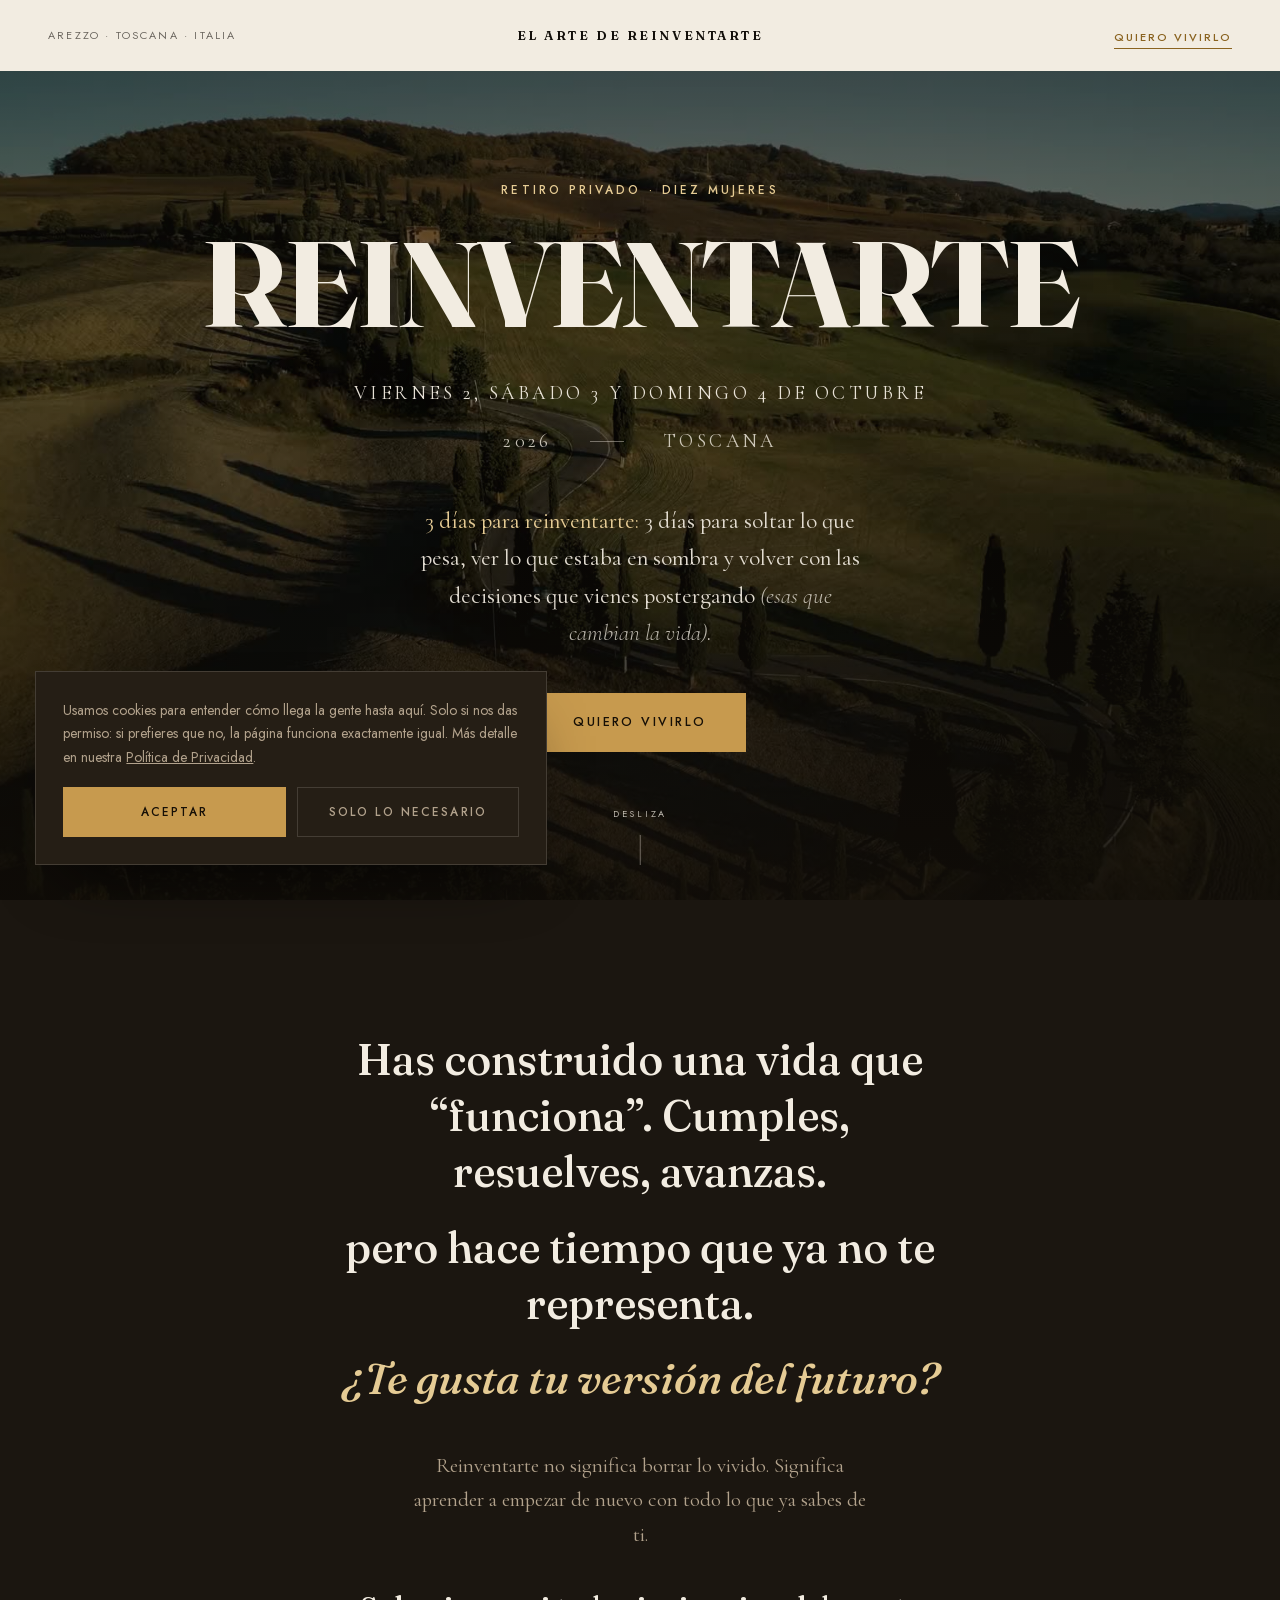
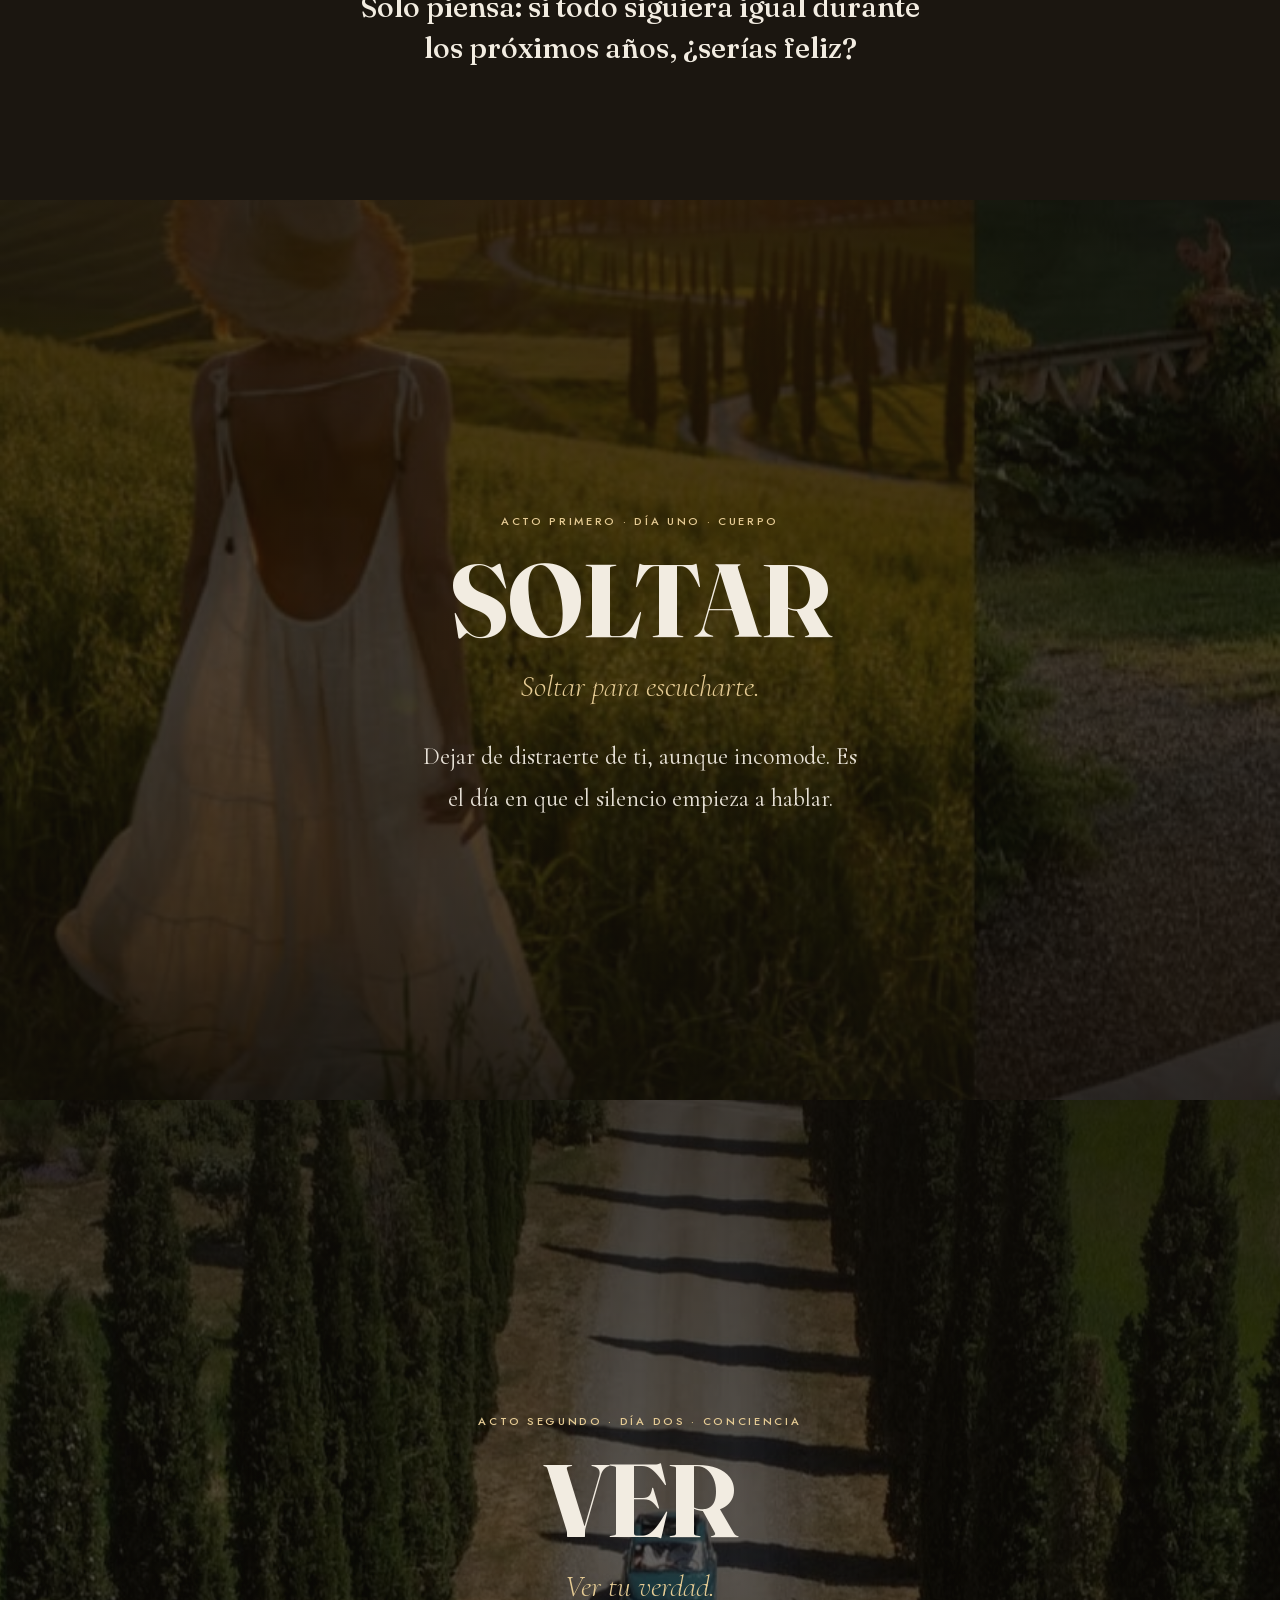
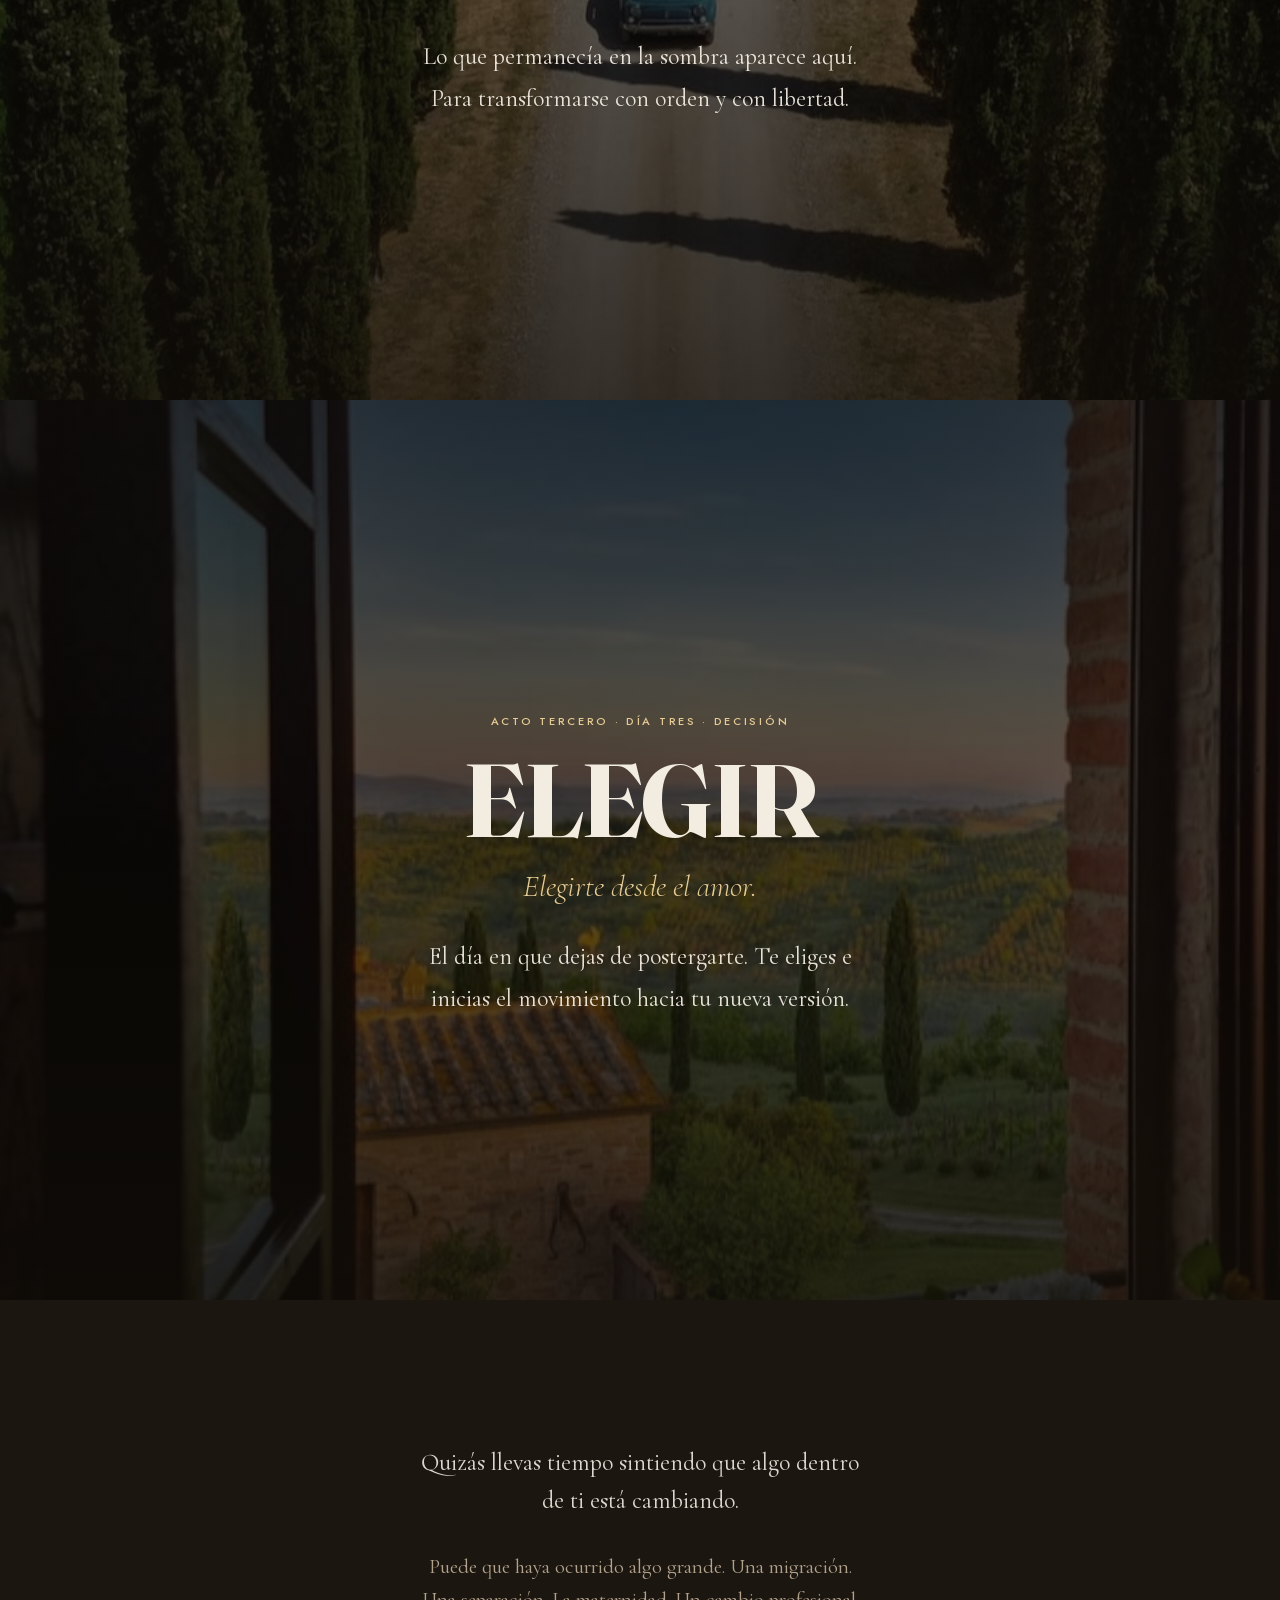
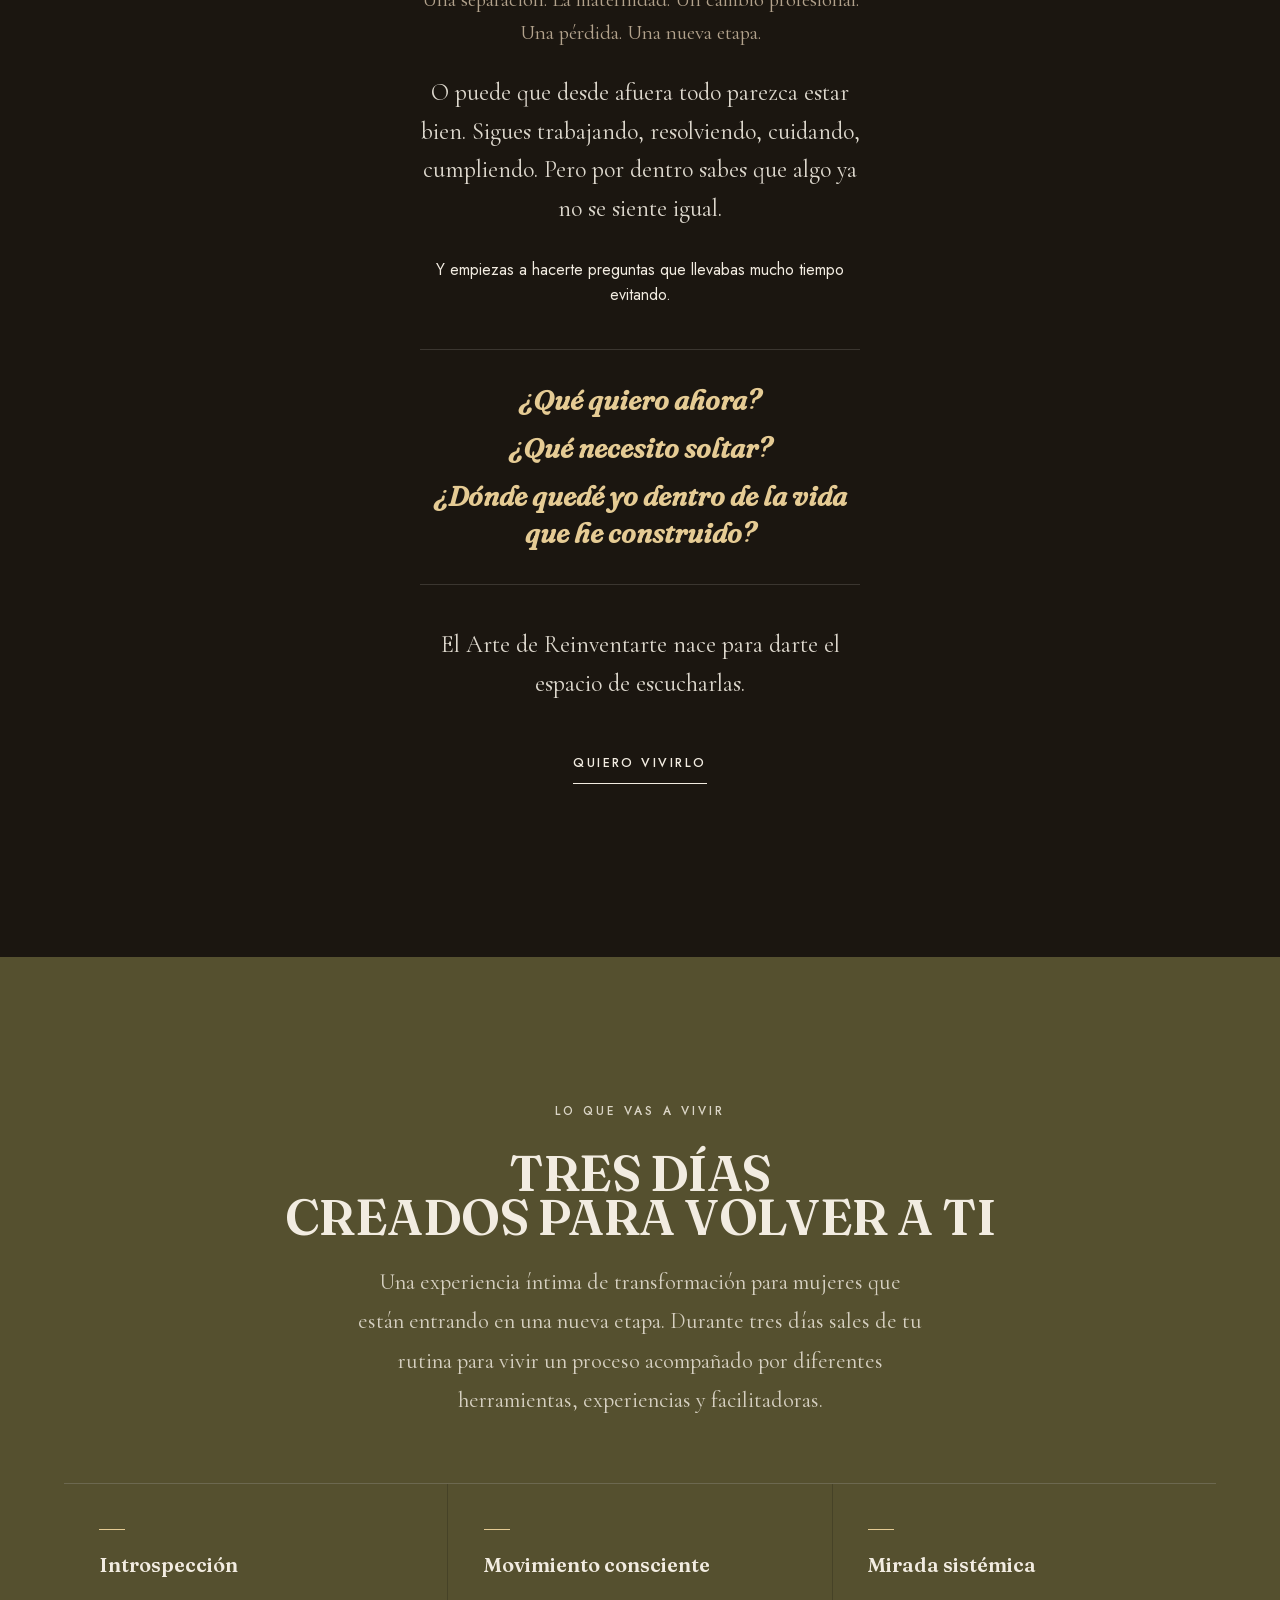
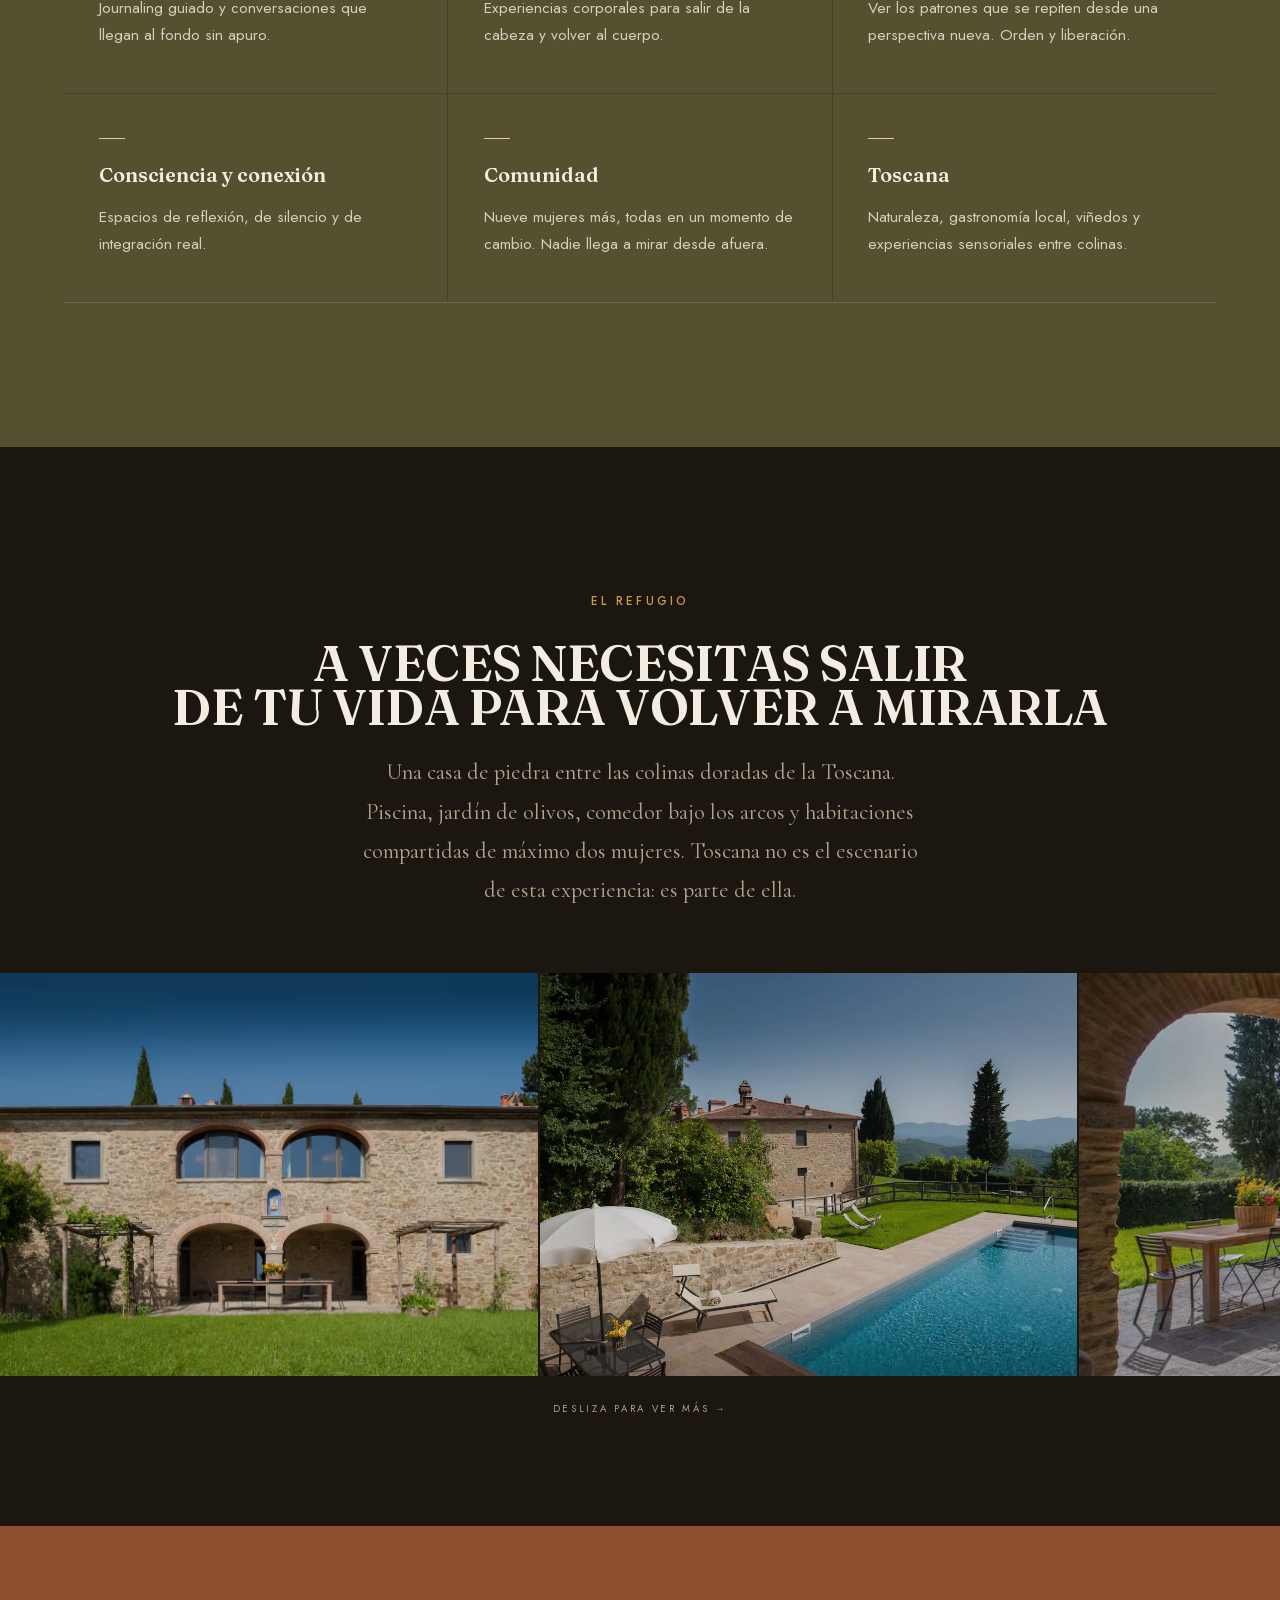
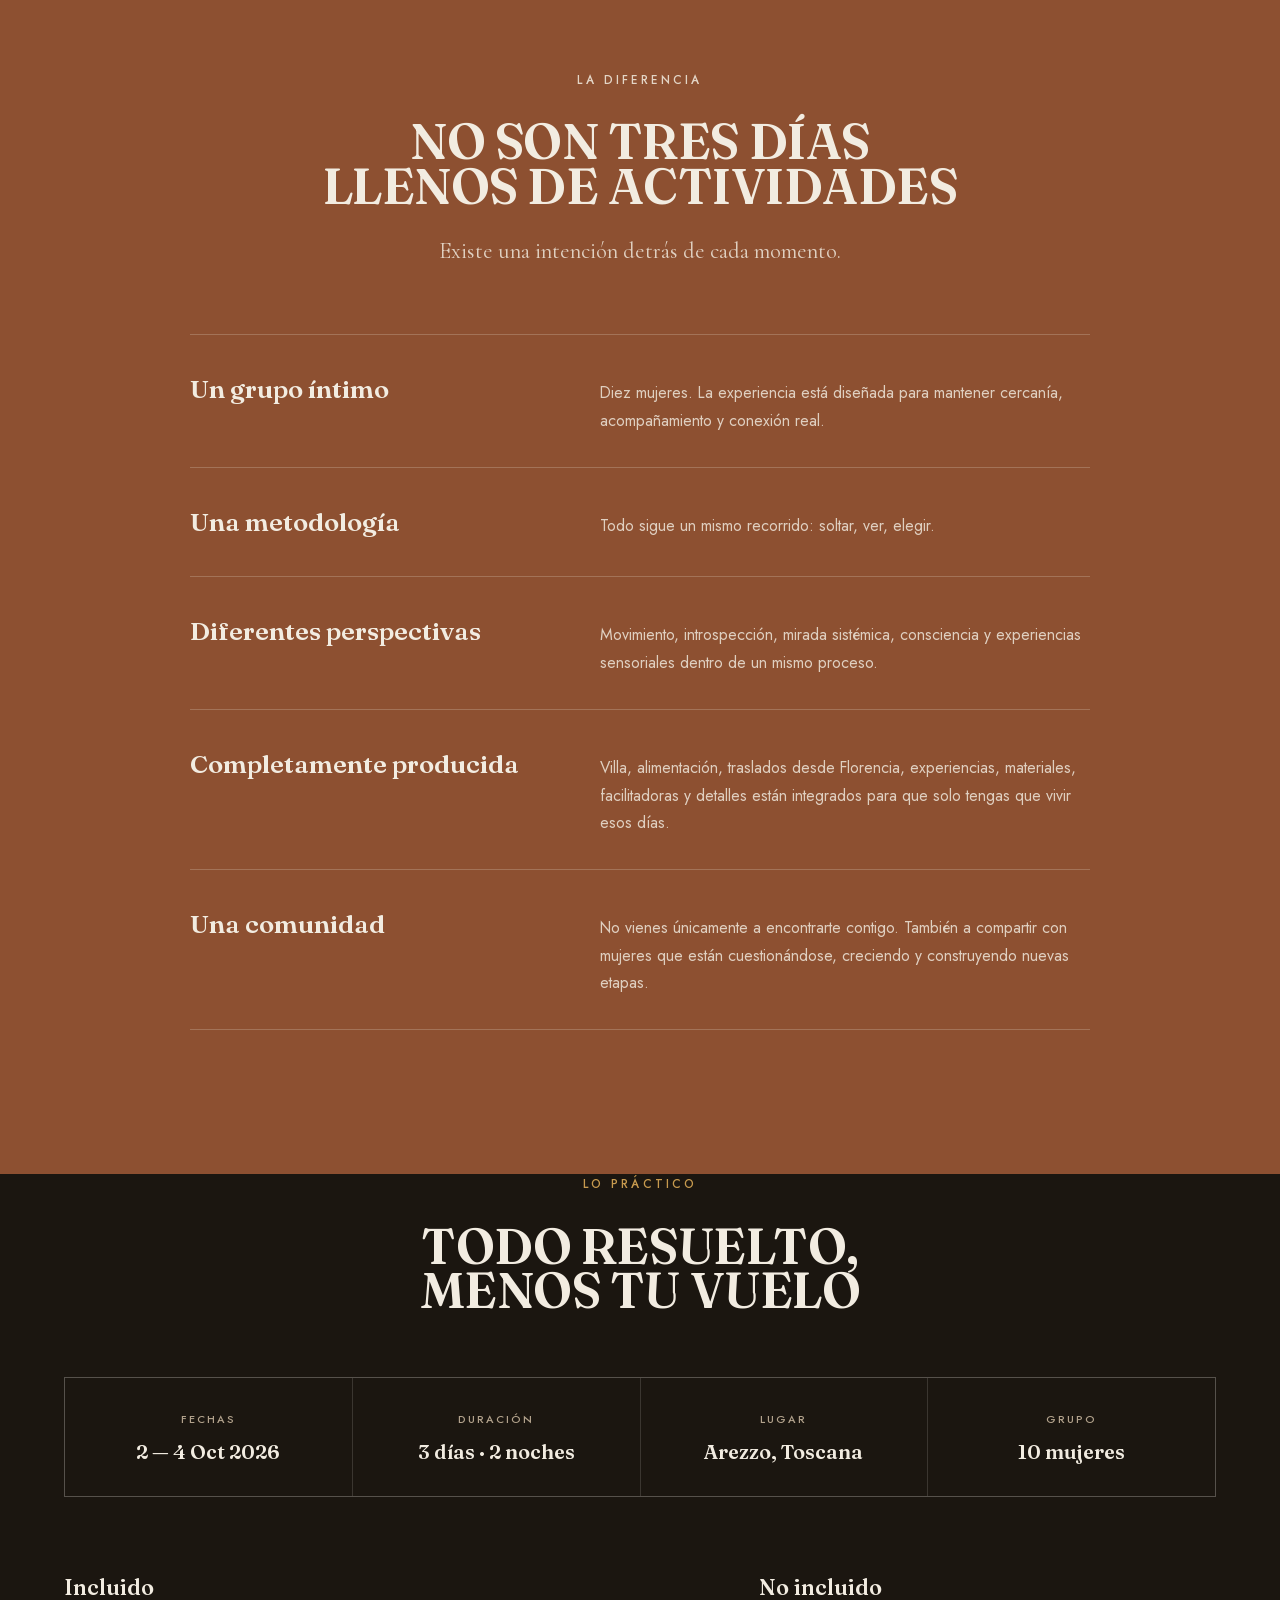
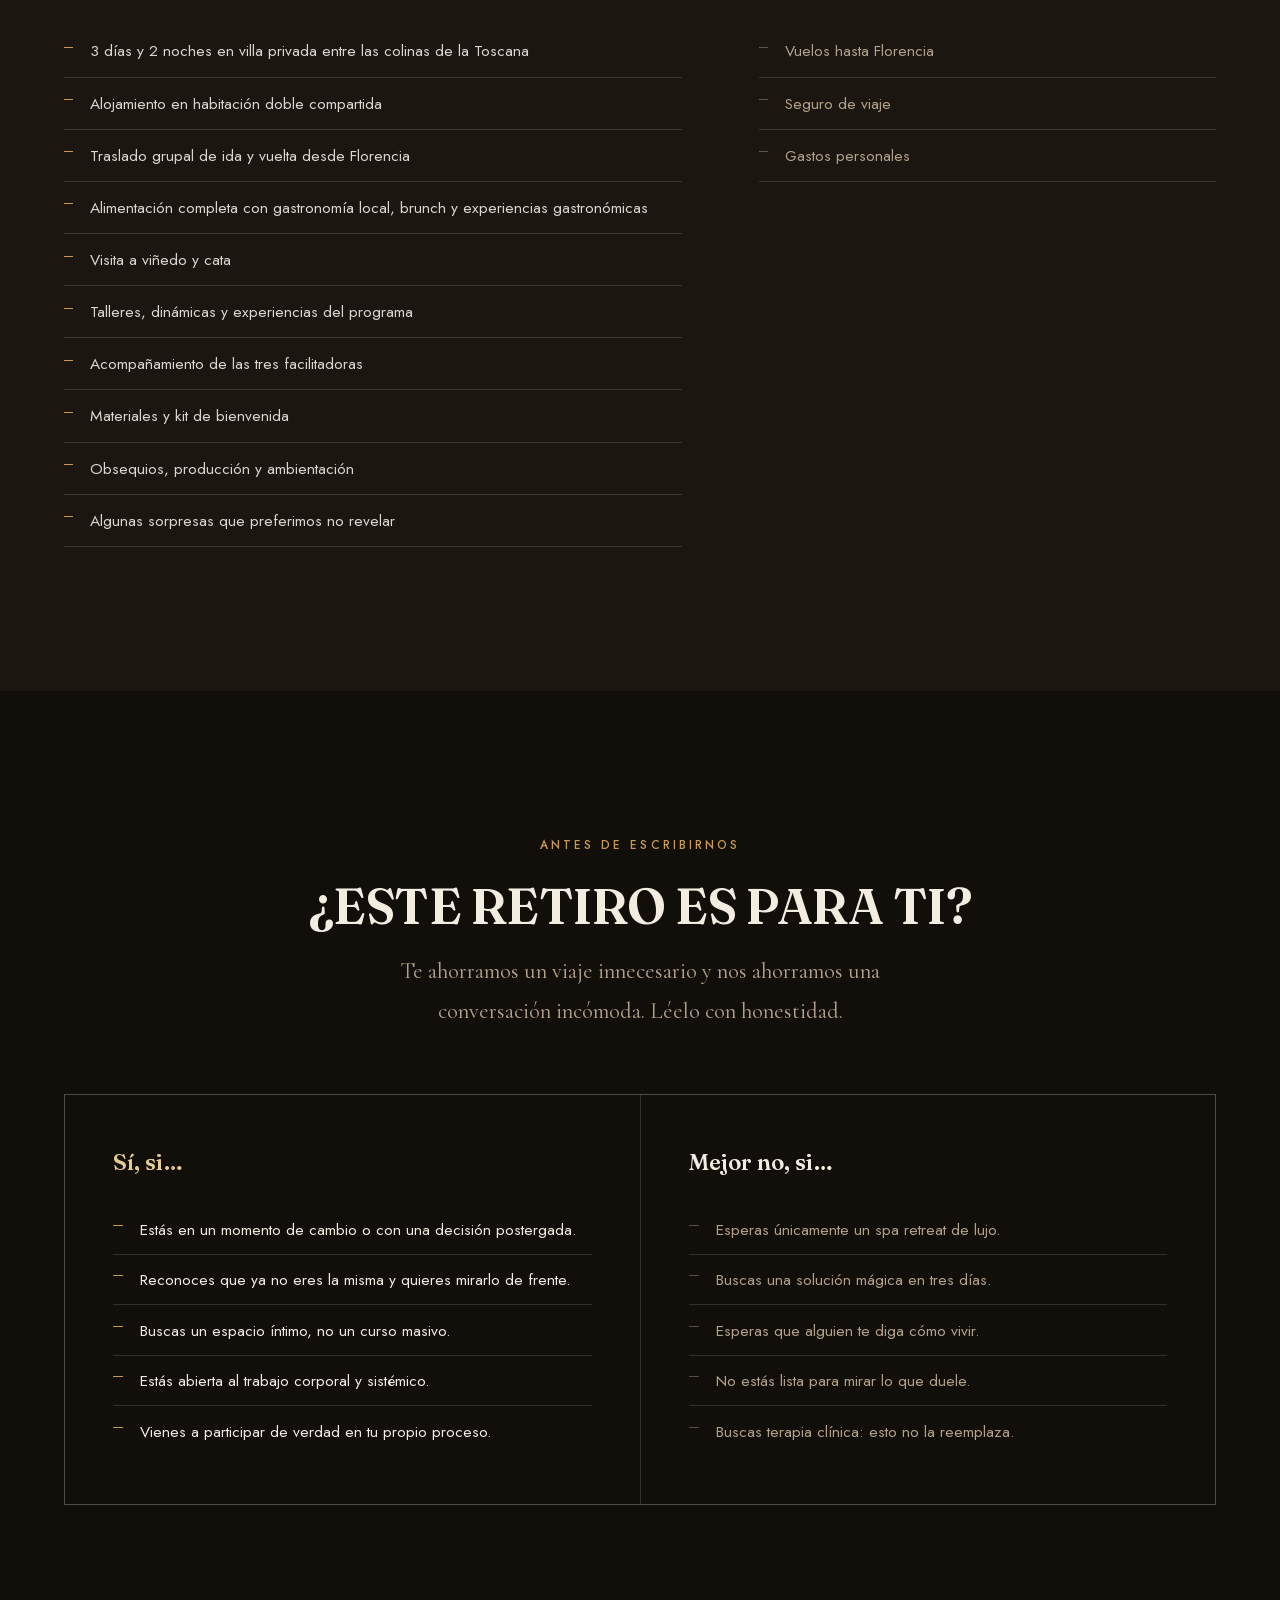
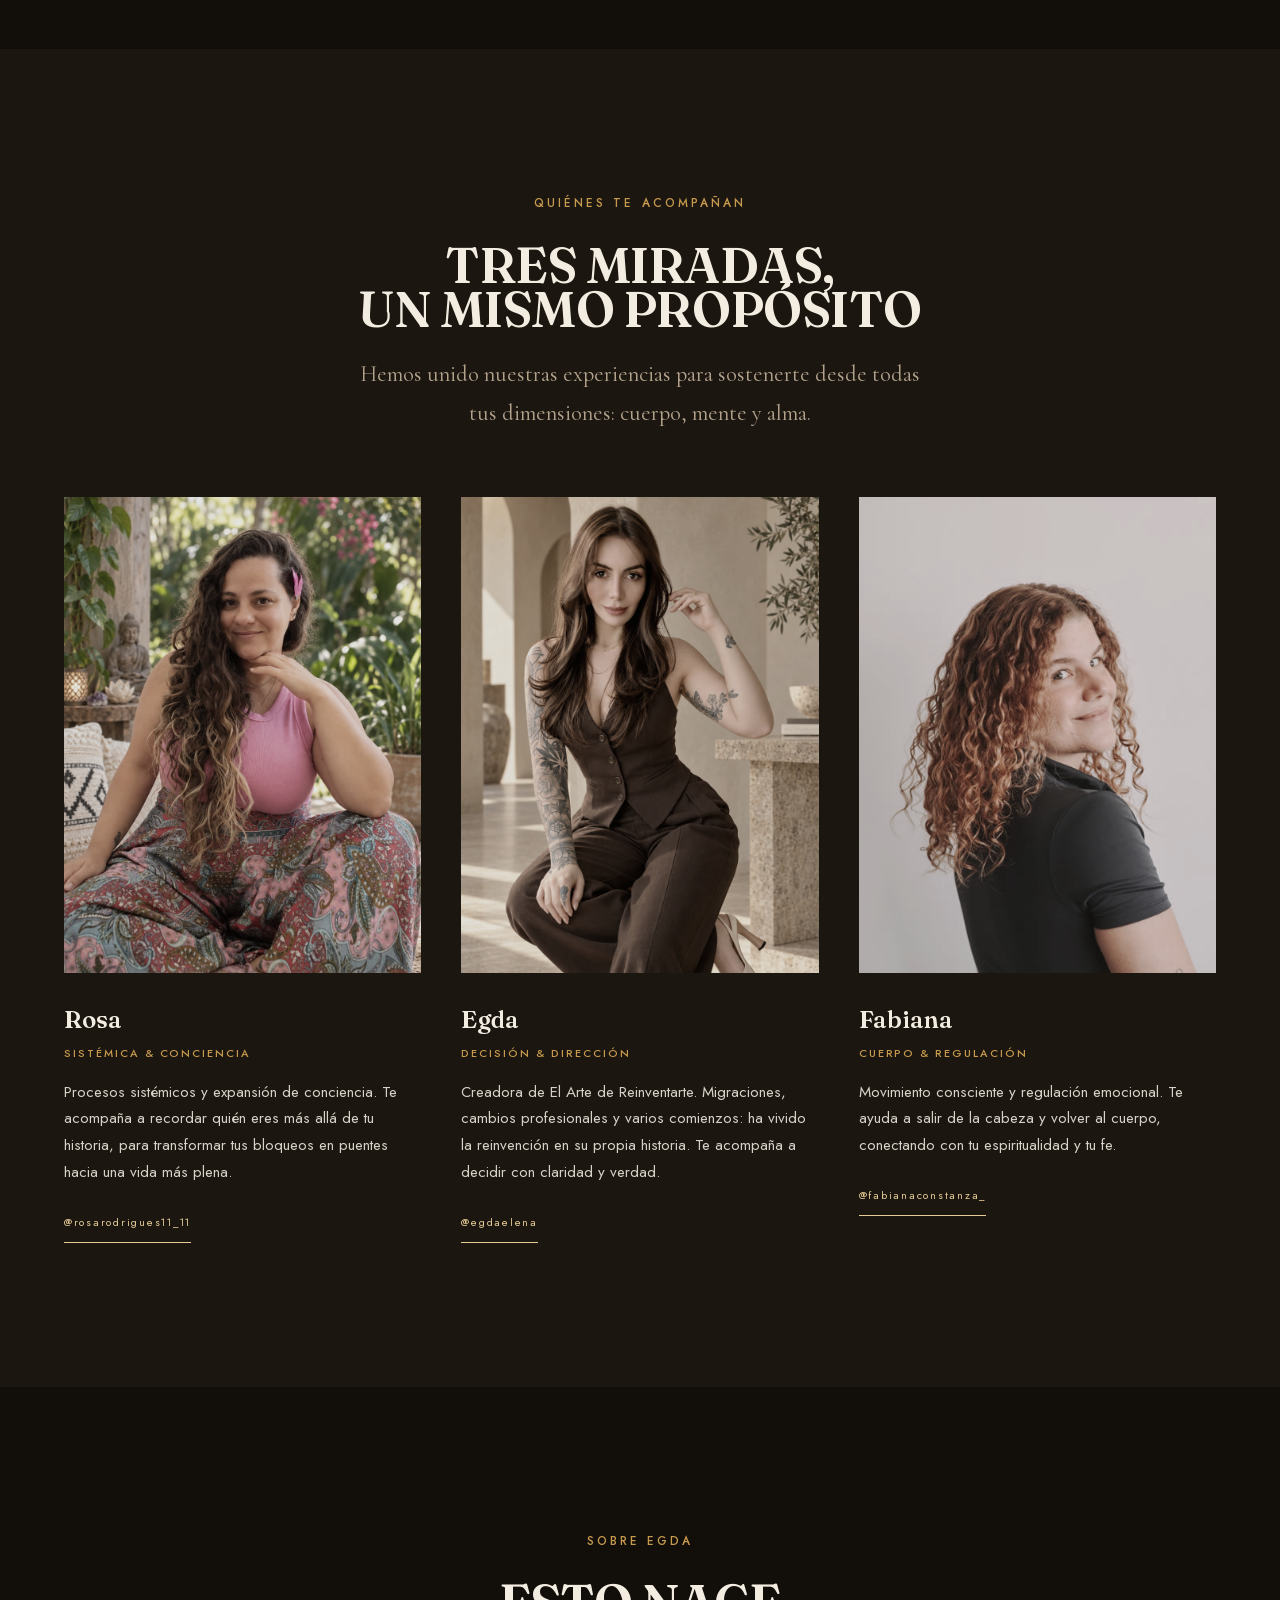
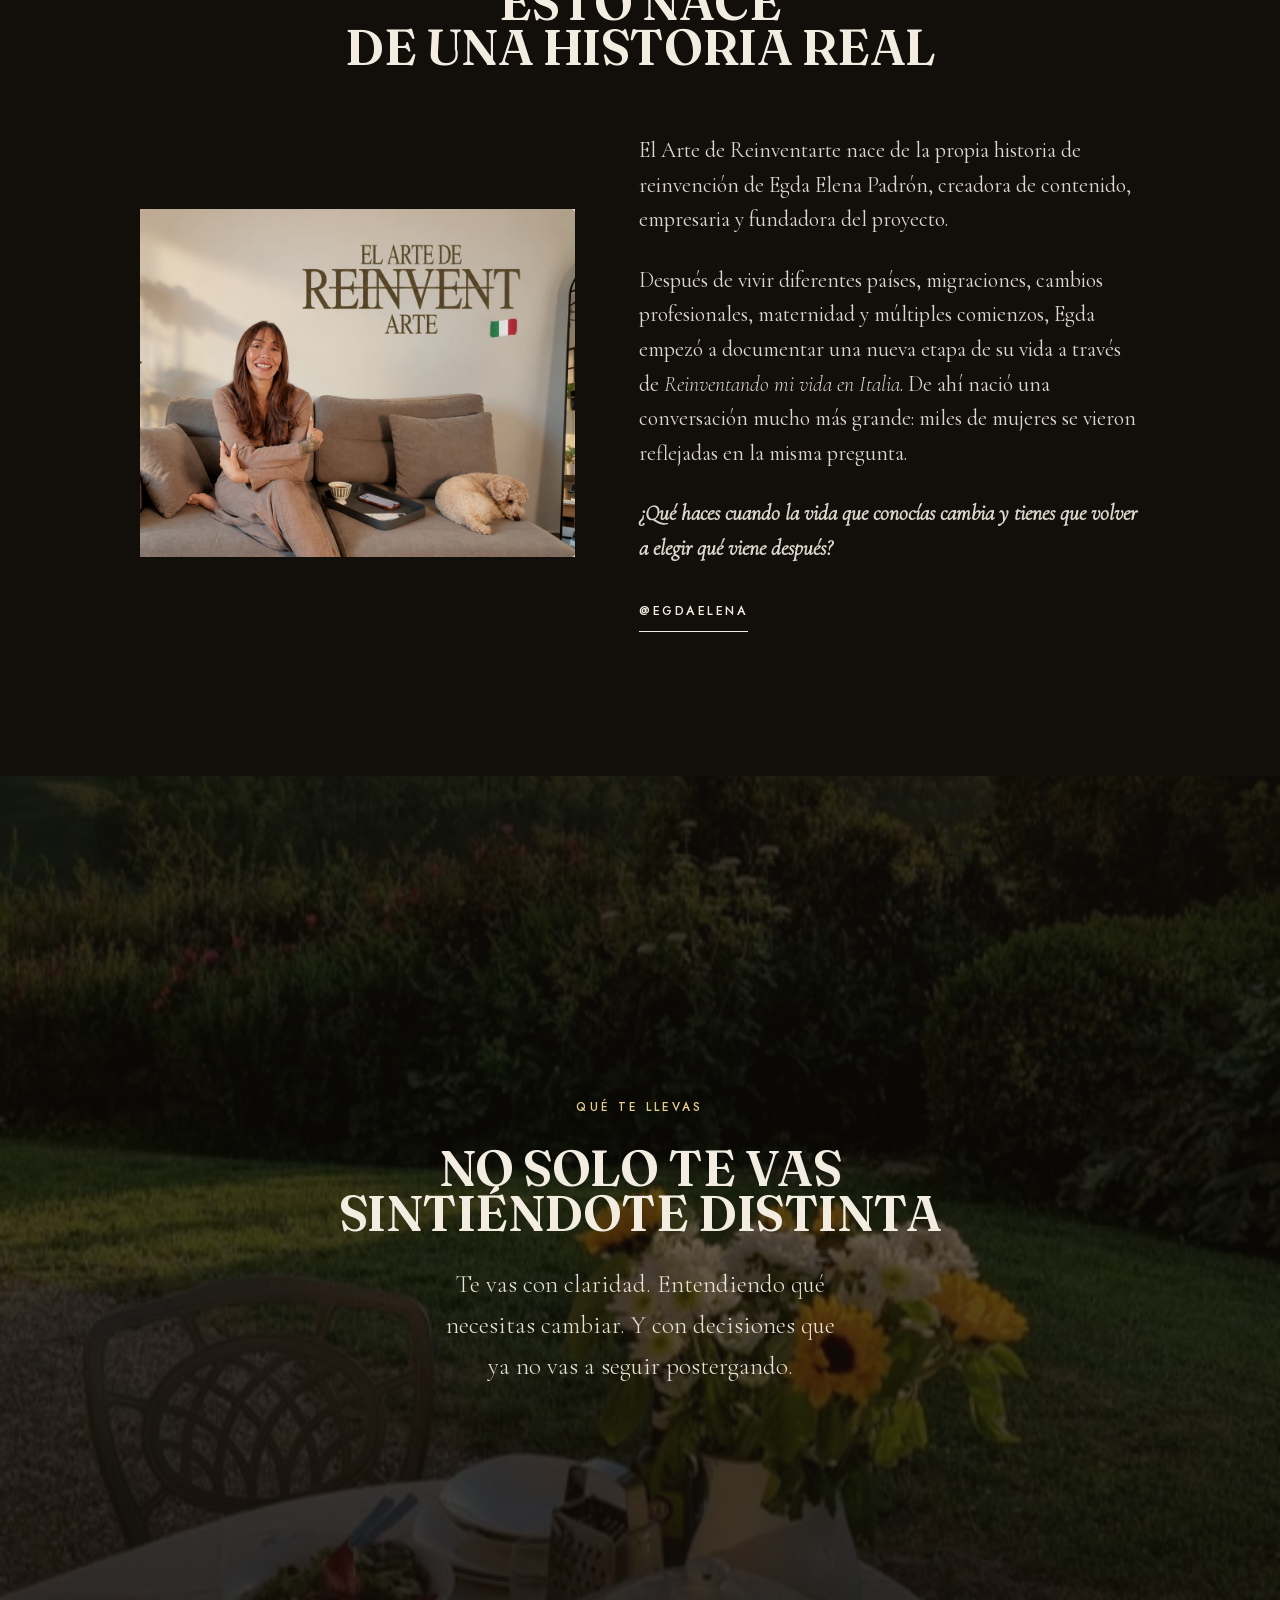
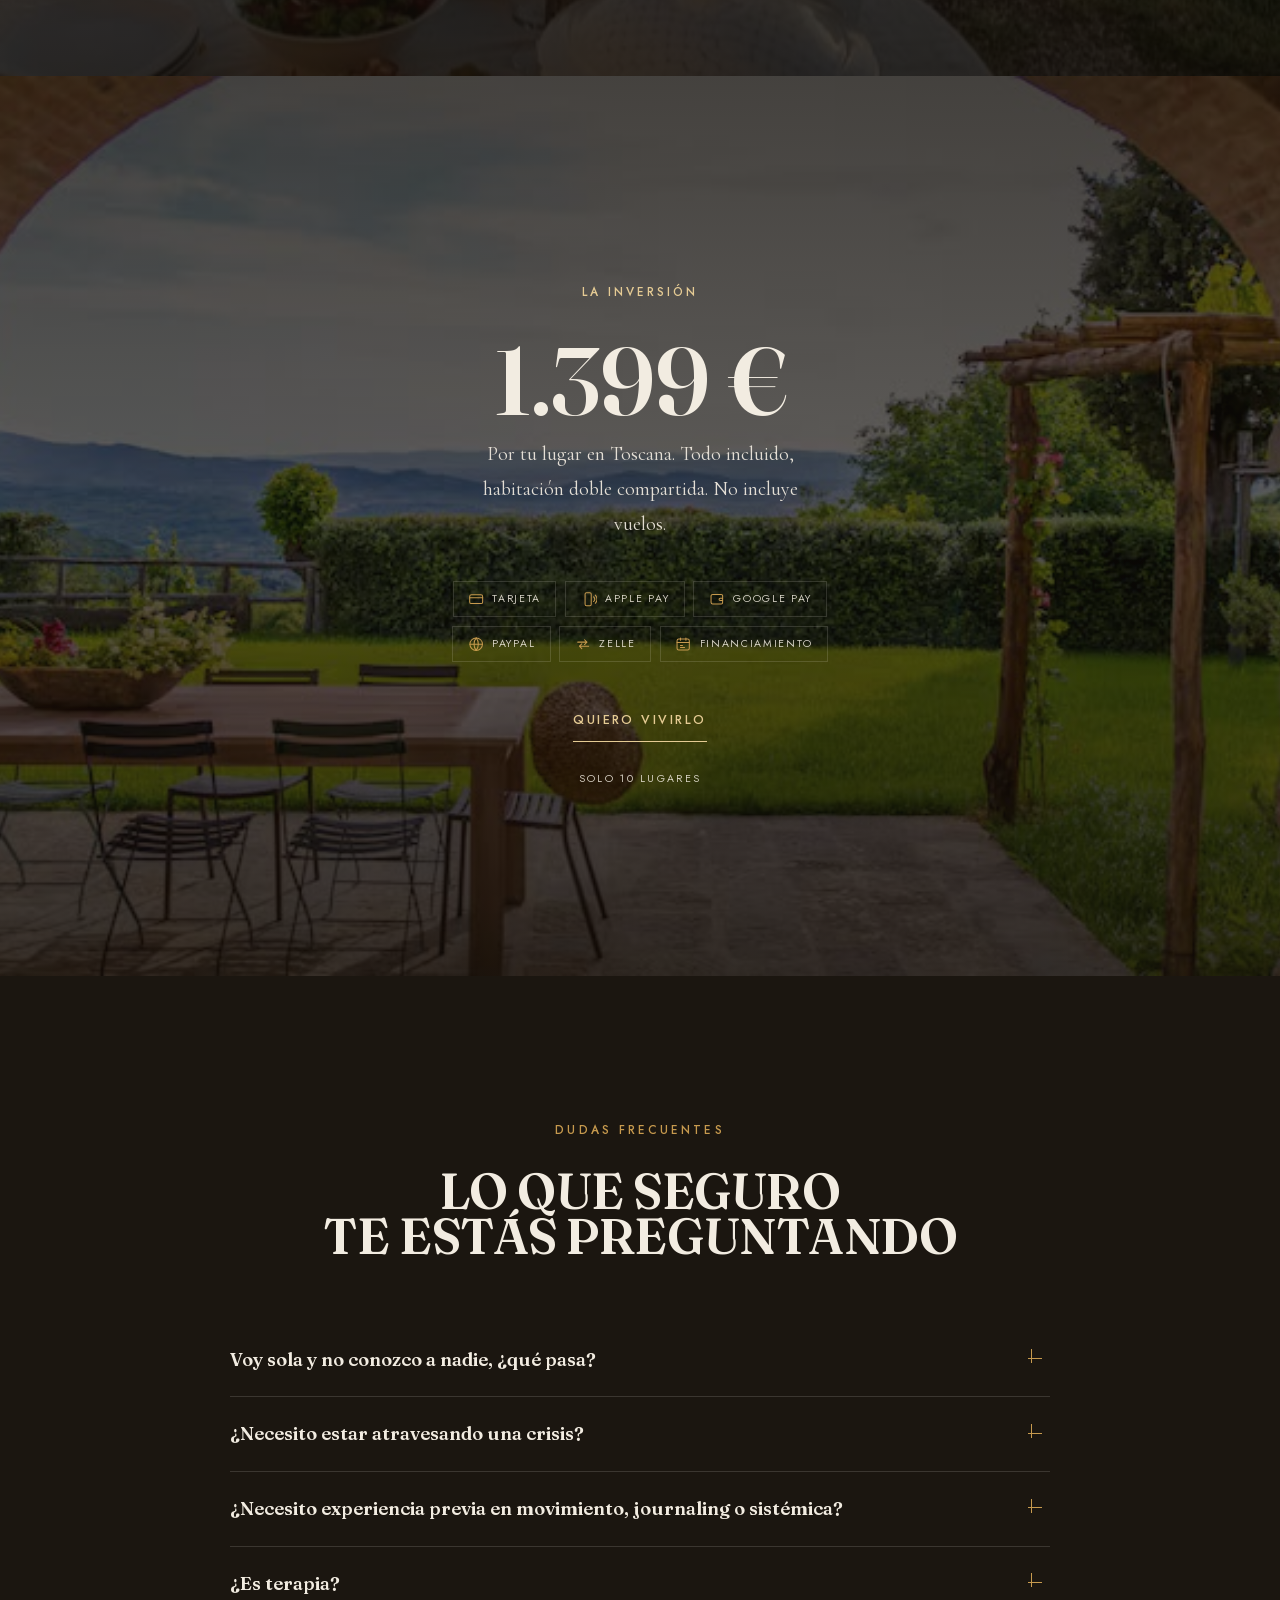
==== commit 3ebedbc4: "La barra de navegacion pasa a crema Era transparente sobre el video y se volvia casi negra al bajar:" ====
--- a/index.html
+++ b/index.html
@@ -189,14 +189,20 @@
   grid-template-columns:1fr auto 1fr;align-items:center;
   padding:1.3rem clamp(1.4rem,5vw,3rem);transition:background .5s ease,padding .5s ease;
 }
-.nav.solid{background:rgba(18,14,9,.94);backdrop-filter:blur(12px);padding-block:.9rem}
-.nav .izq{font-size:.68rem;font-weight:400;letter-spacing:.2em;text-transform:uppercase;color:rgba(242,236,225,.8)}
+/* Crema fija, en reposo y con scroll. Antes era transparente sobre el video y
+   pasaba a casi negra al bajar: dos estados oscuros que cargaban la cabecera.
+   Al ser opaca desde el principio, el titular ya no se lee por debajo de ella
+   y la barra deja de moverse visualmente durante el scroll. */
+.nav{background:var(--hueso)}
+.nav.solid{background:var(--hueso);padding-block:.9rem;border-bottom:1px solid rgba(18,14,9,.1)}
+.nav .izq{font-size:.68rem;font-weight:400;letter-spacing:.2em;text-transform:uppercase;color:rgba(18,14,9,.6)}
 .nav .logo{
   font-family:var(--display);font-weight:600;font-size:.8rem;letter-spacing:.2em;text-transform:uppercase;
-  text-decoration:none;white-space:nowrap;
+  text-decoration:none;white-space:nowrap;color:var(--tinta);
 }
 .nav .der{text-align:right}
-.nav .der a{font-size:.7rem;font-weight:500;letter-spacing:.18em;text-transform:uppercase;text-decoration:none;color:var(--oro);border-bottom:1px solid currentColor;padding-bottom:3px}
+/* El oro de la marca no llega a contraste sobre crema: mismo tono, mas oscuro. */
+.nav .der a{font-size:.7rem;font-weight:500;letter-spacing:.18em;text-transform:uppercase;text-decoration:none;color:#8A6320;border-bottom:1px solid currentColor;padding-bottom:3px}
 @media(max-width:760px){
   .nav .izq{display:none}
   .nav{grid-template-columns:1fr auto}
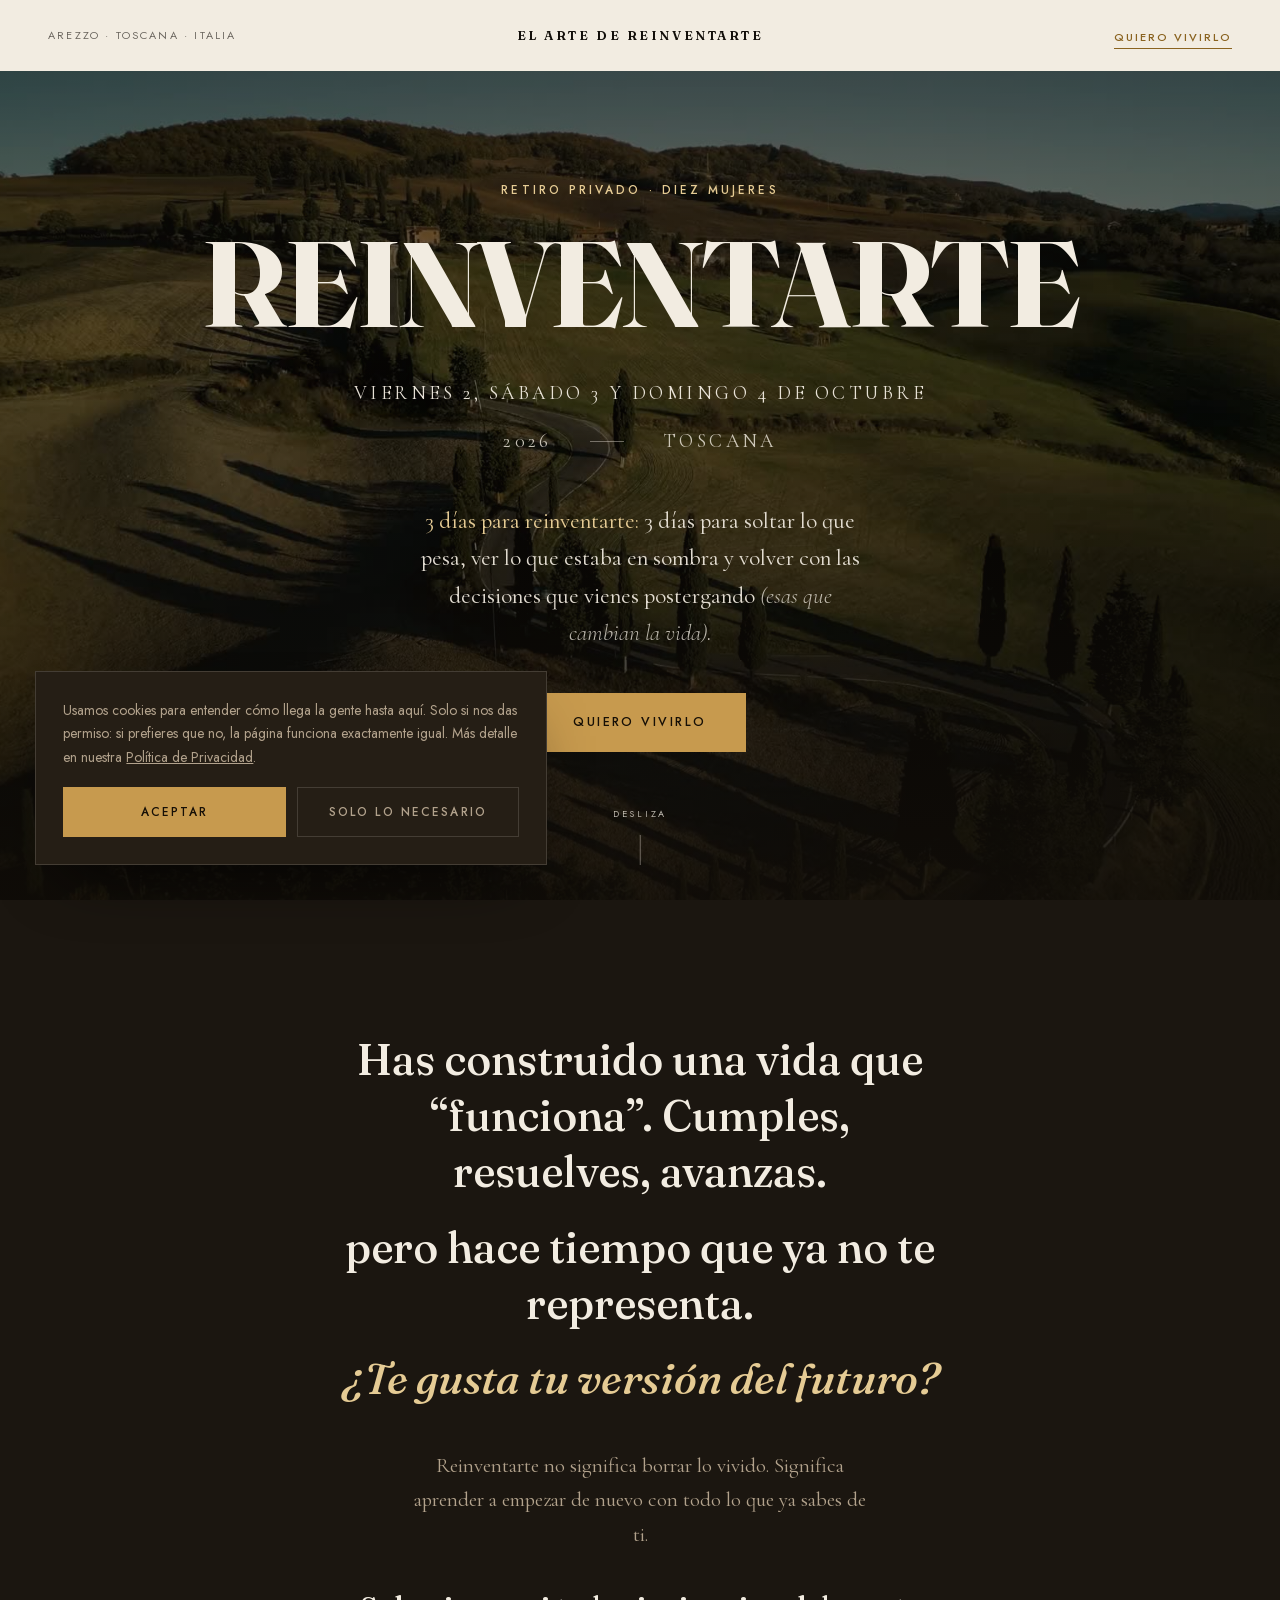
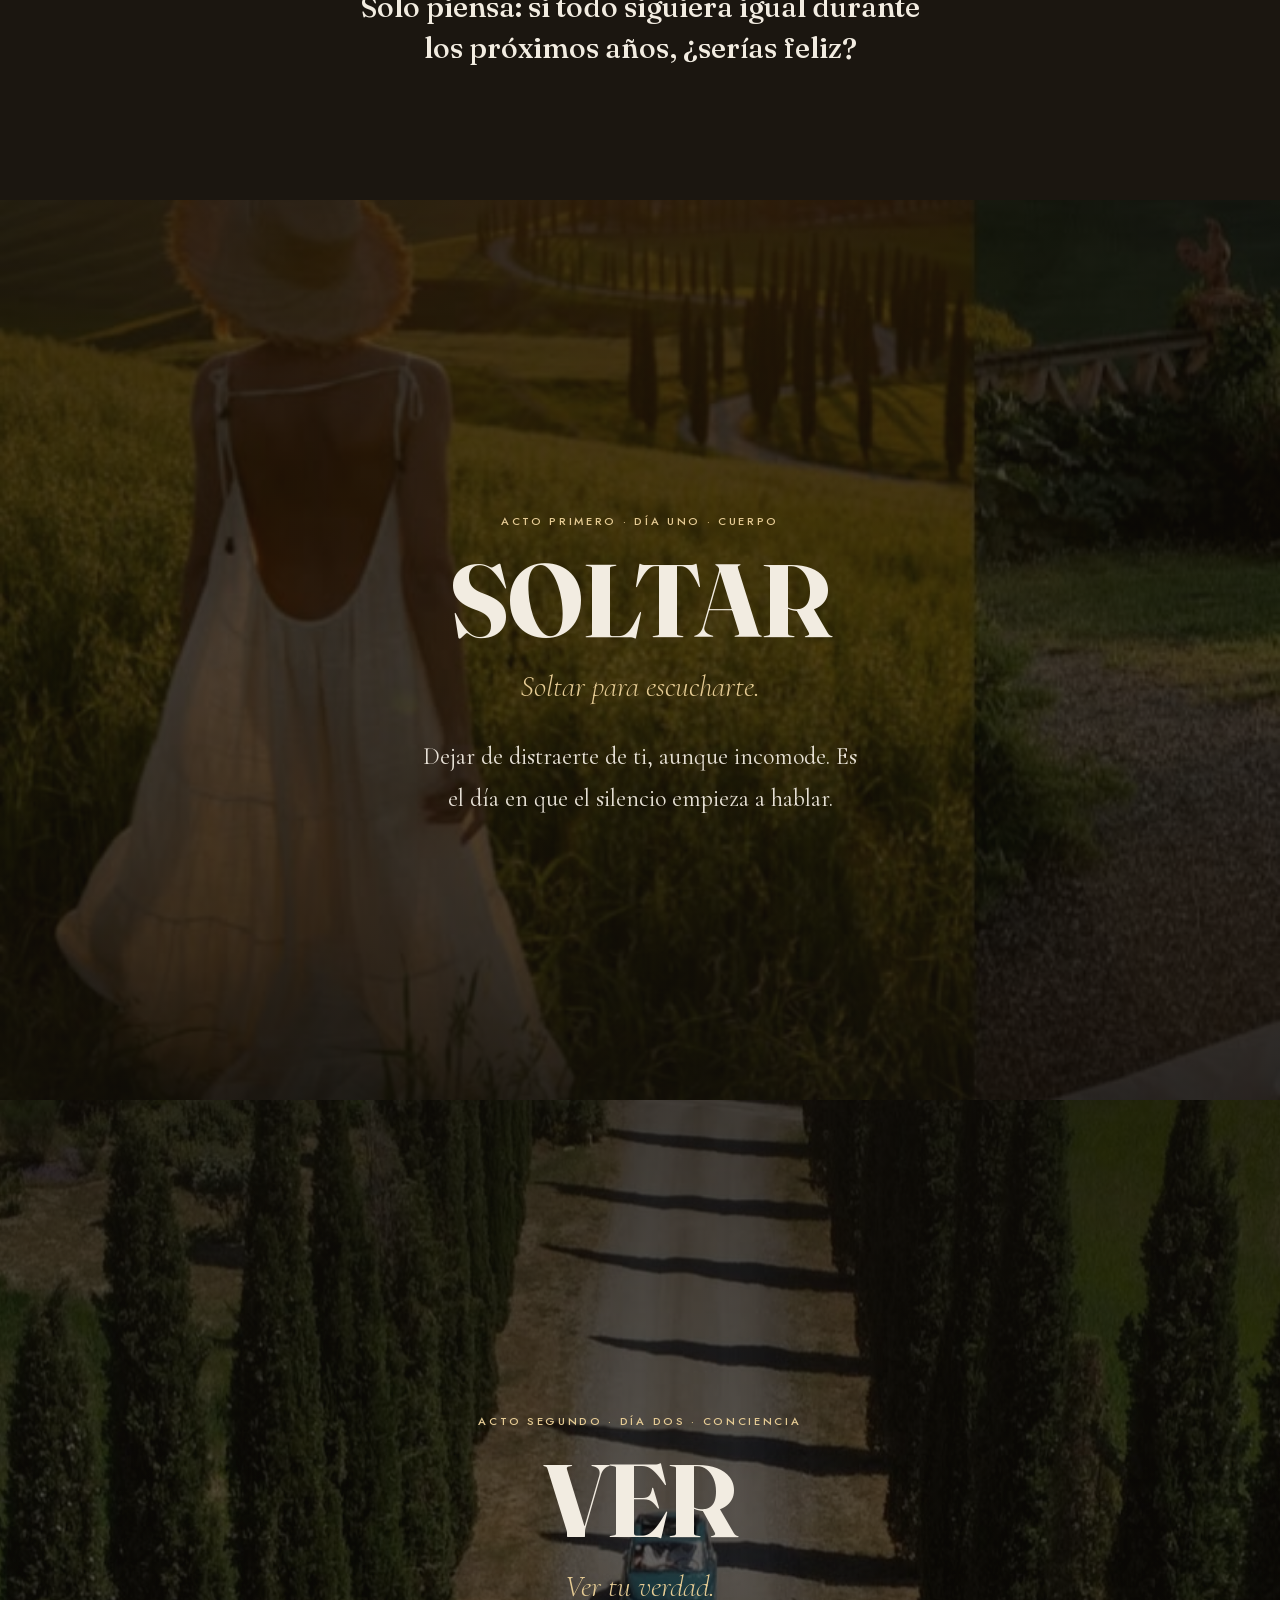
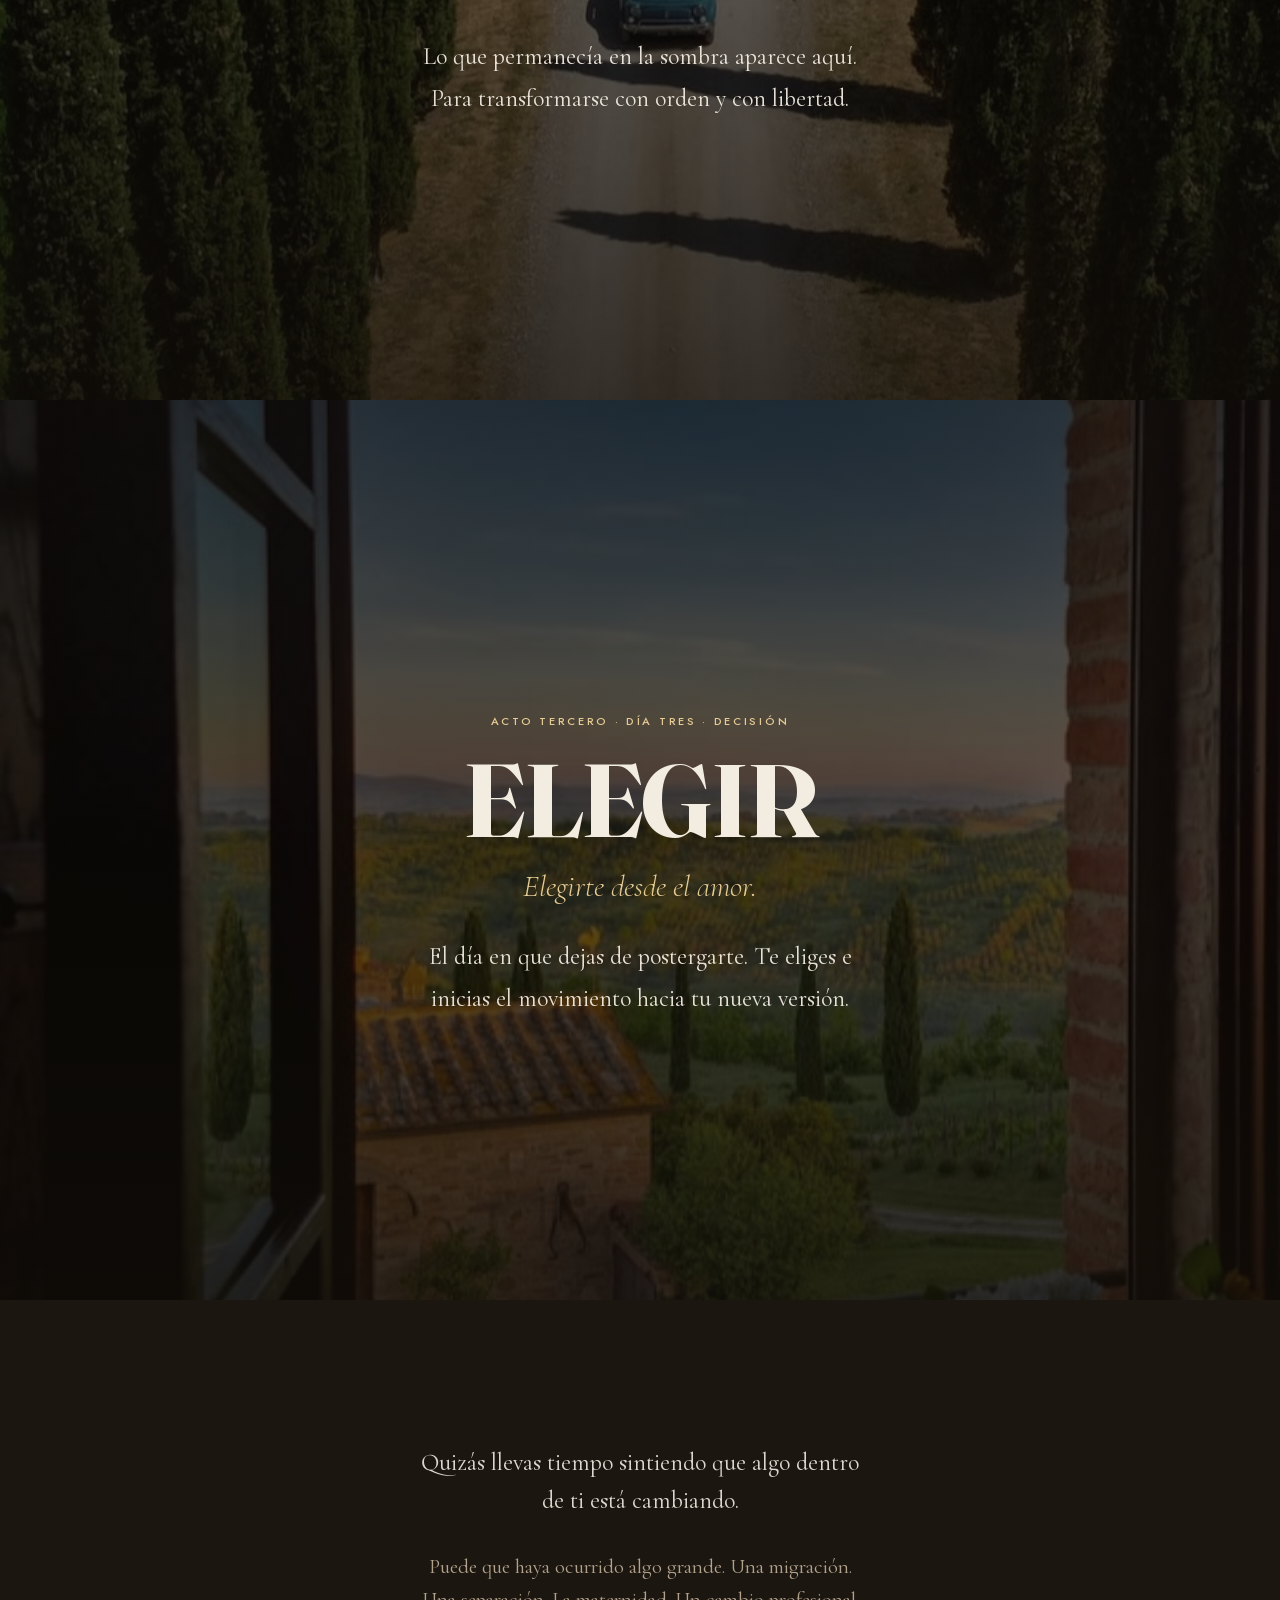
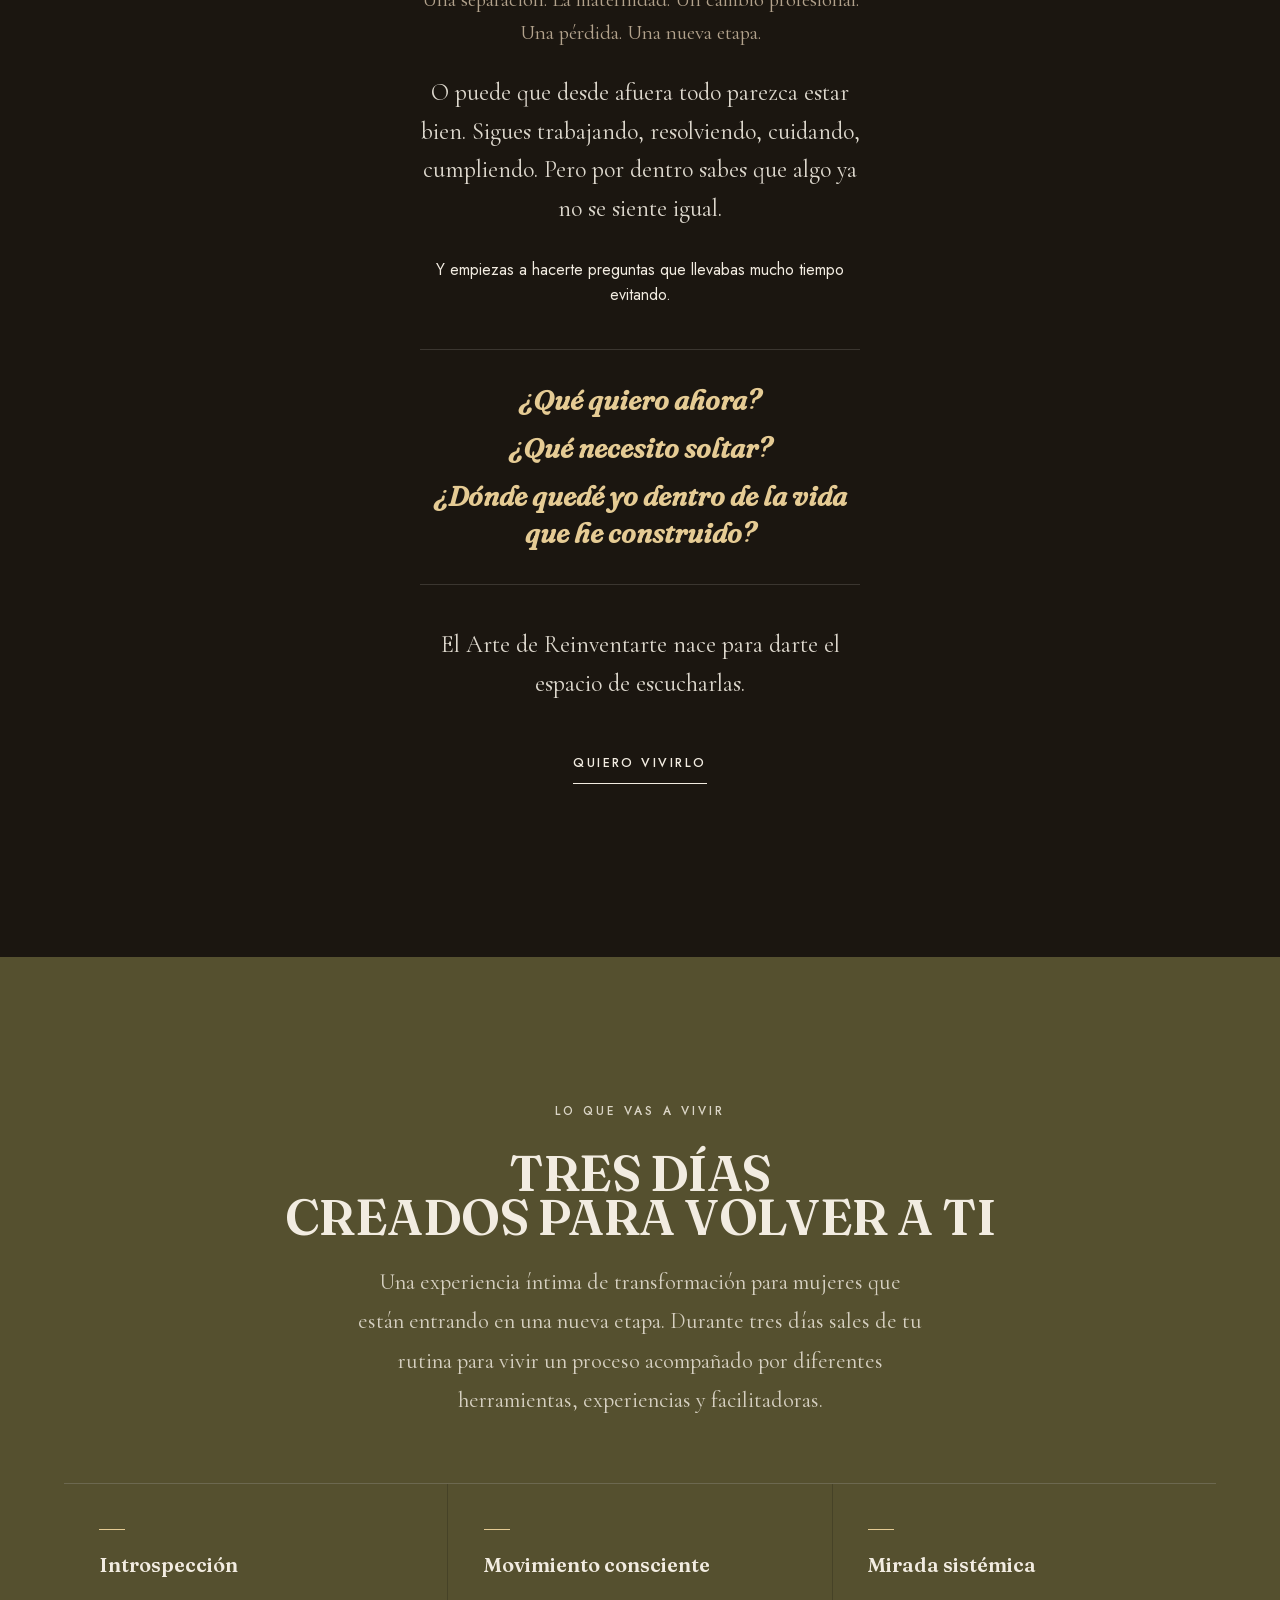
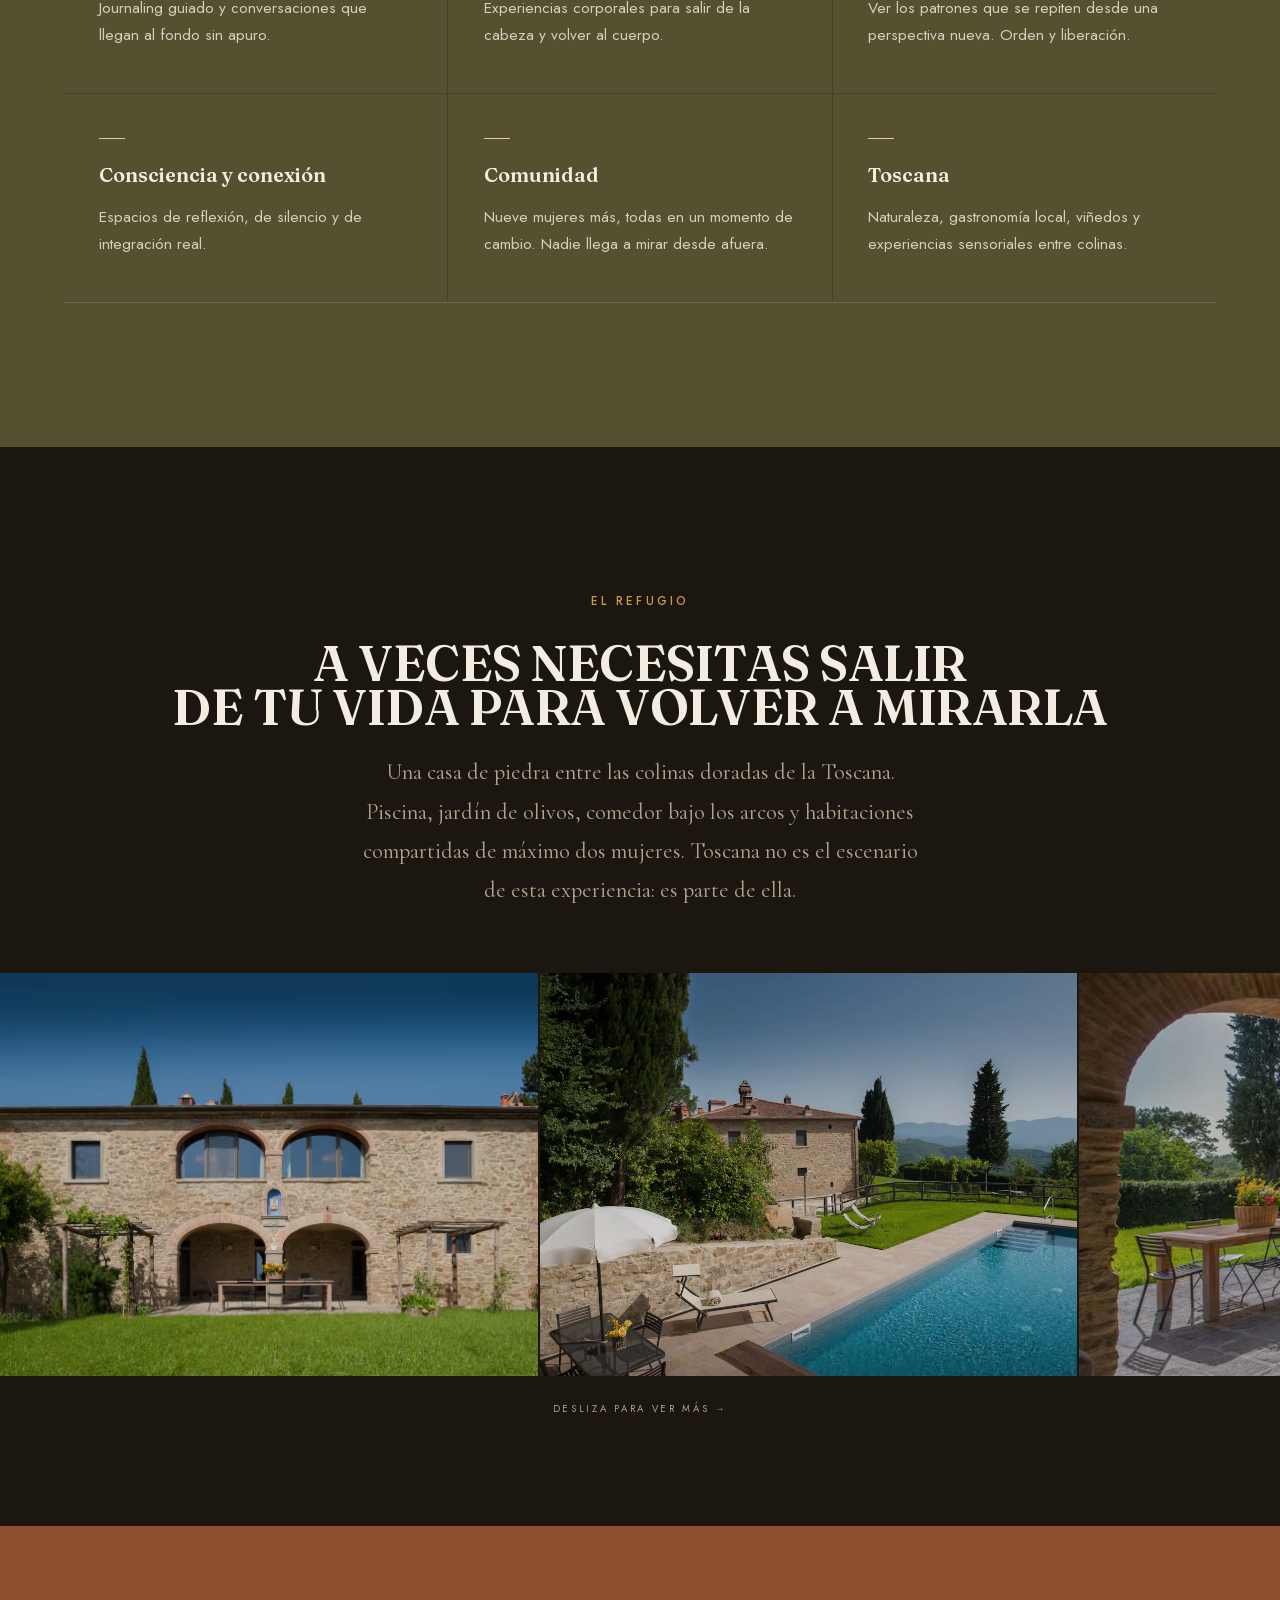
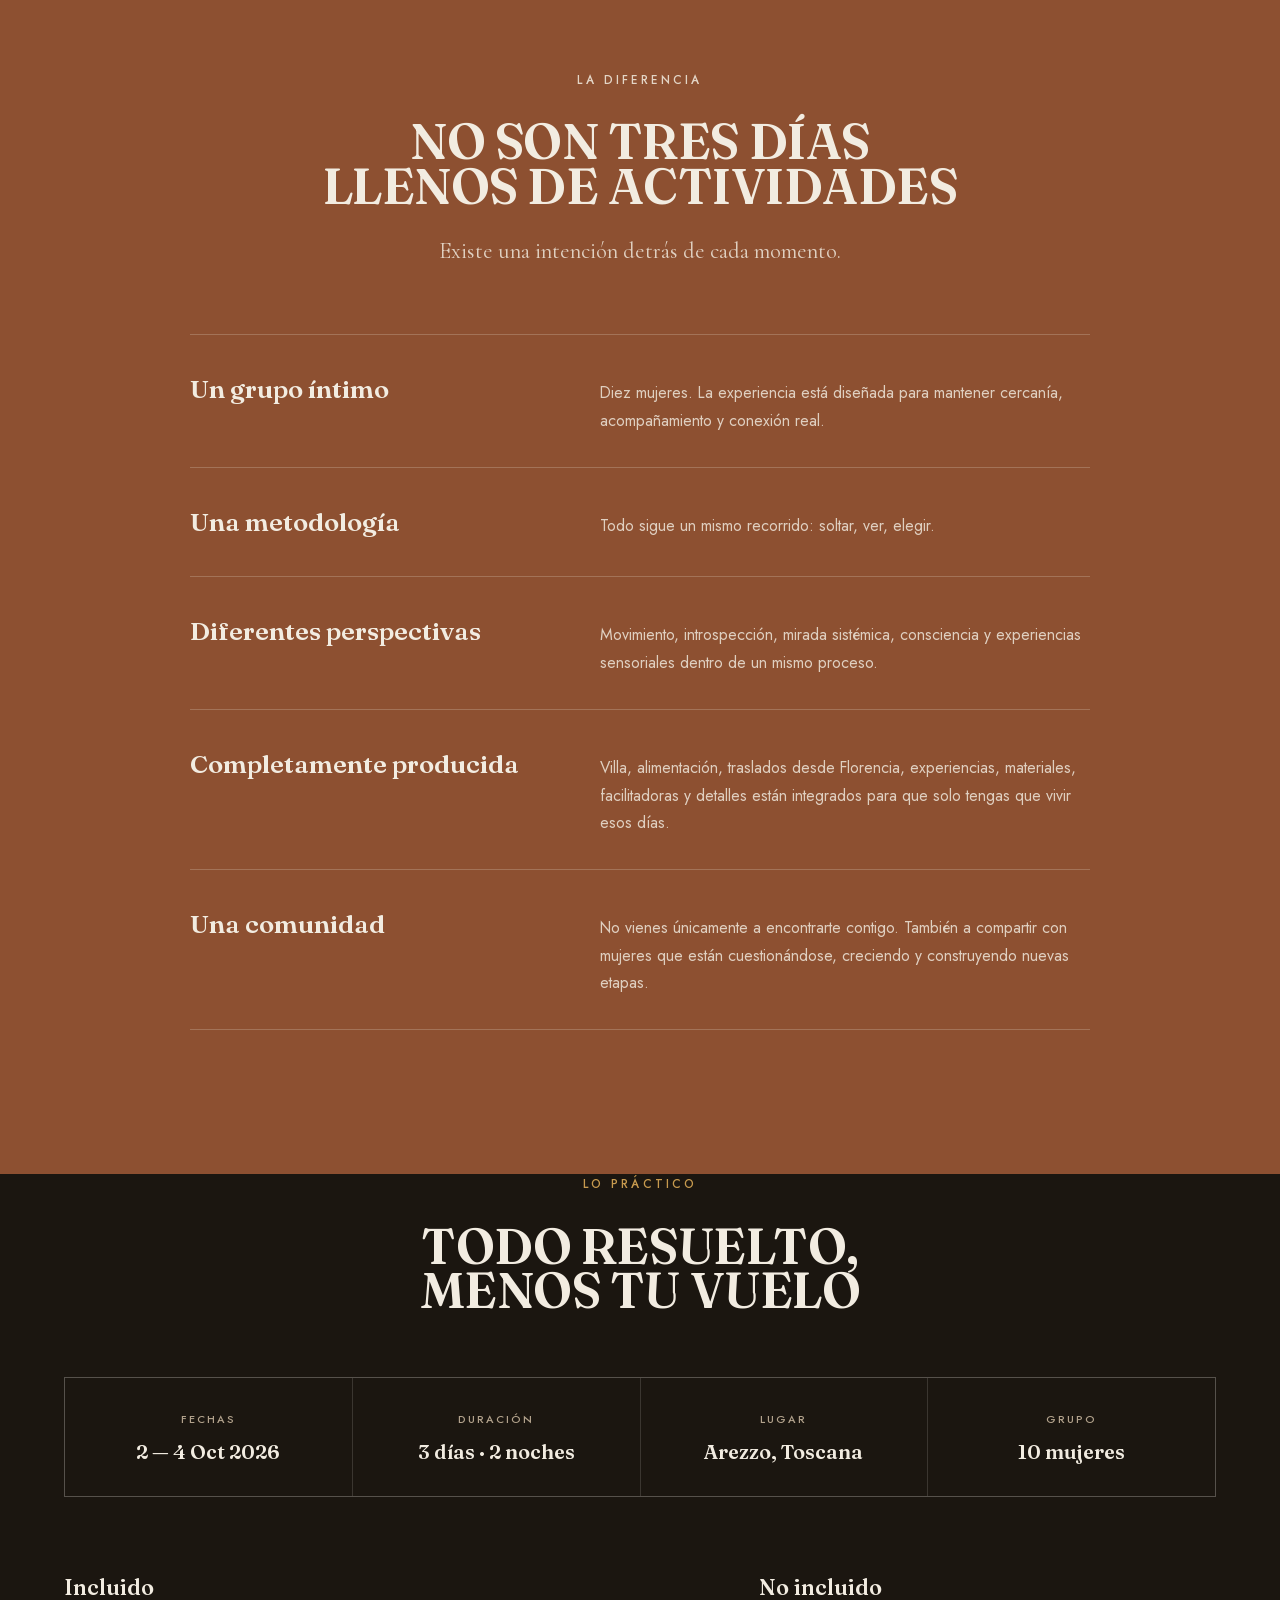
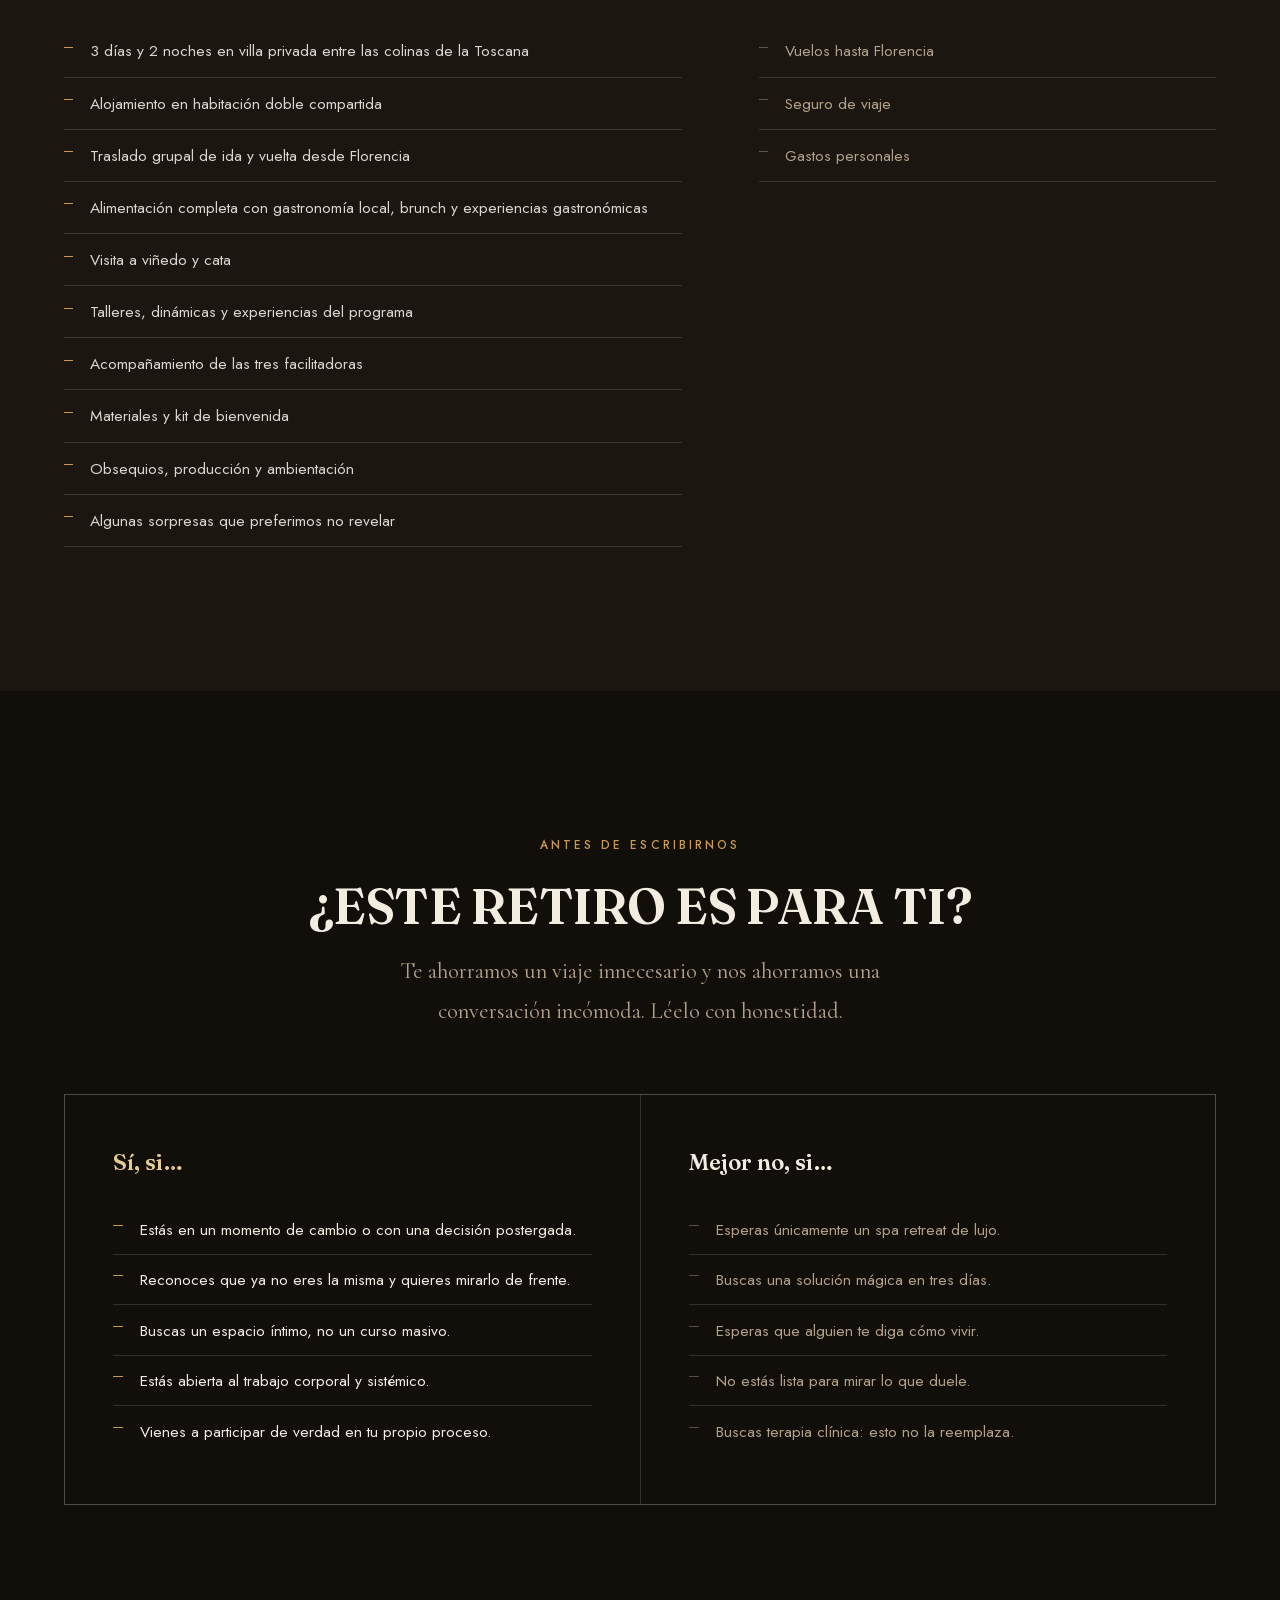
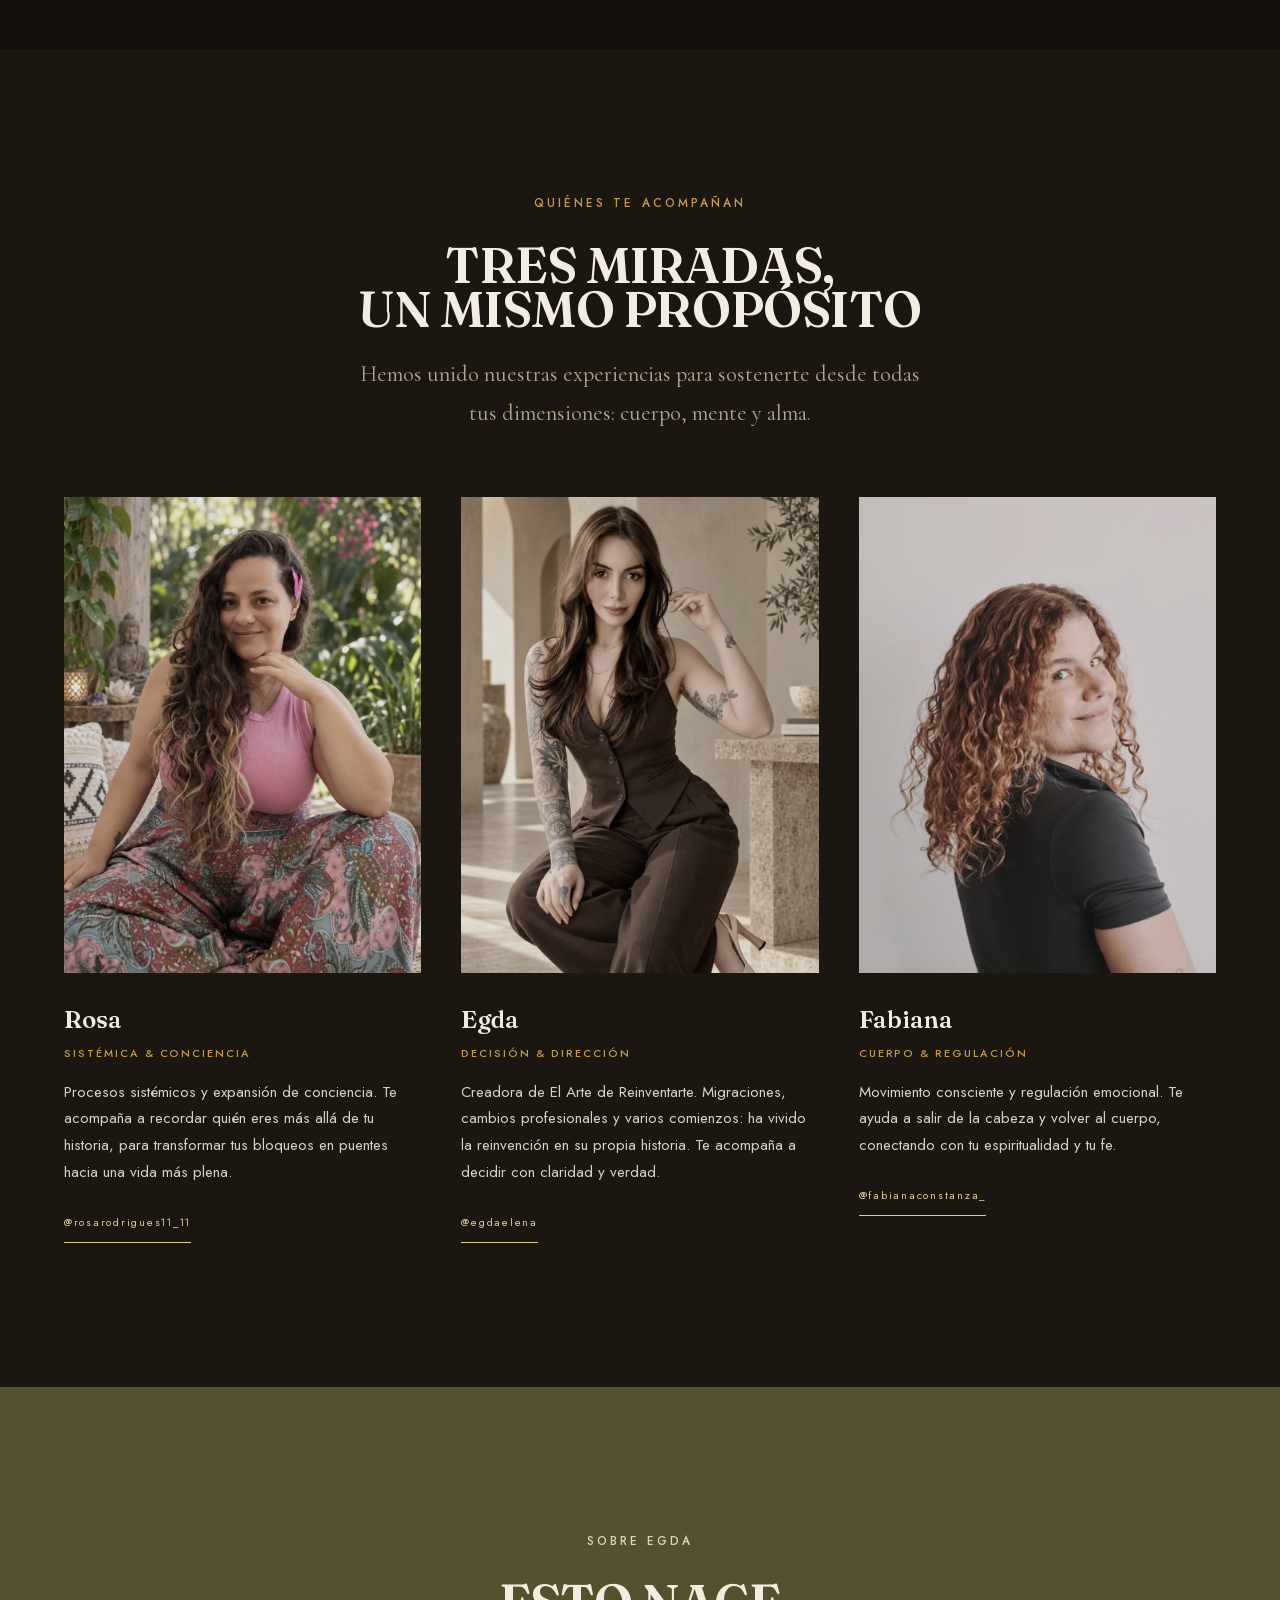
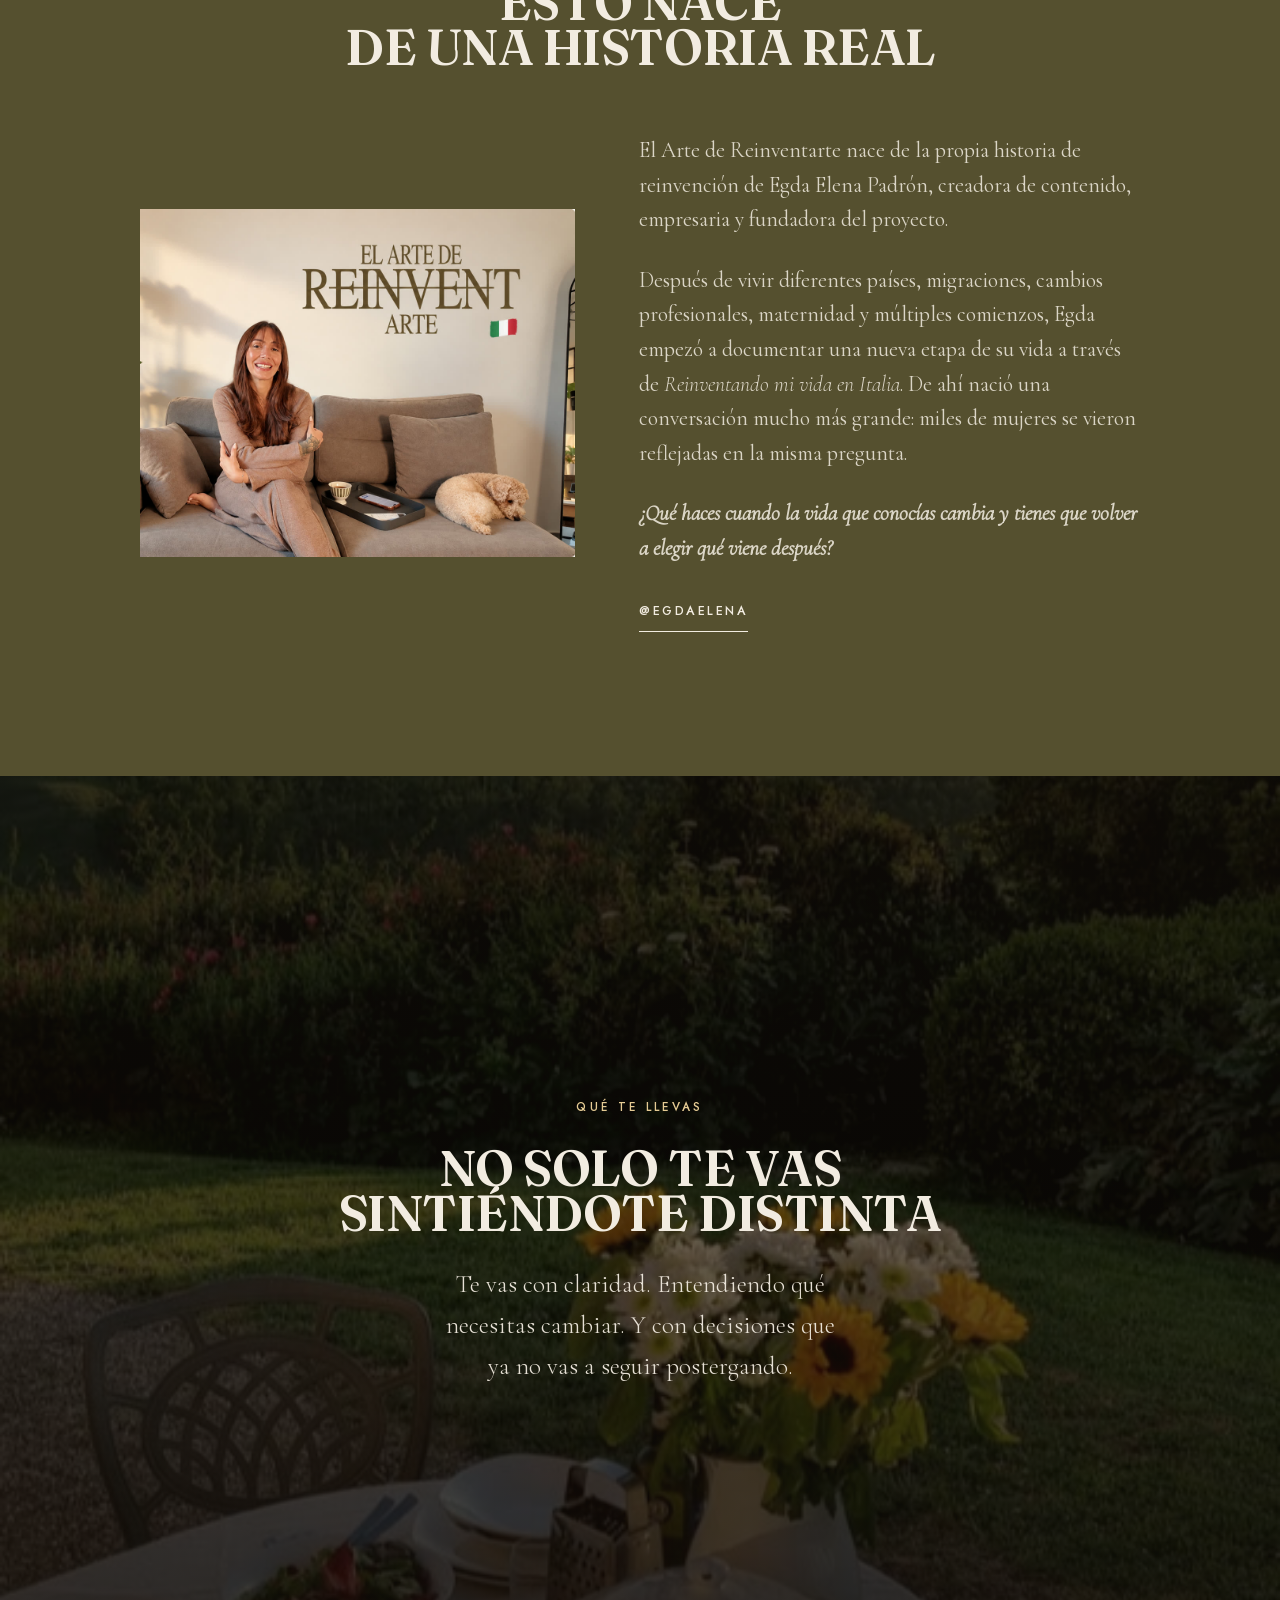
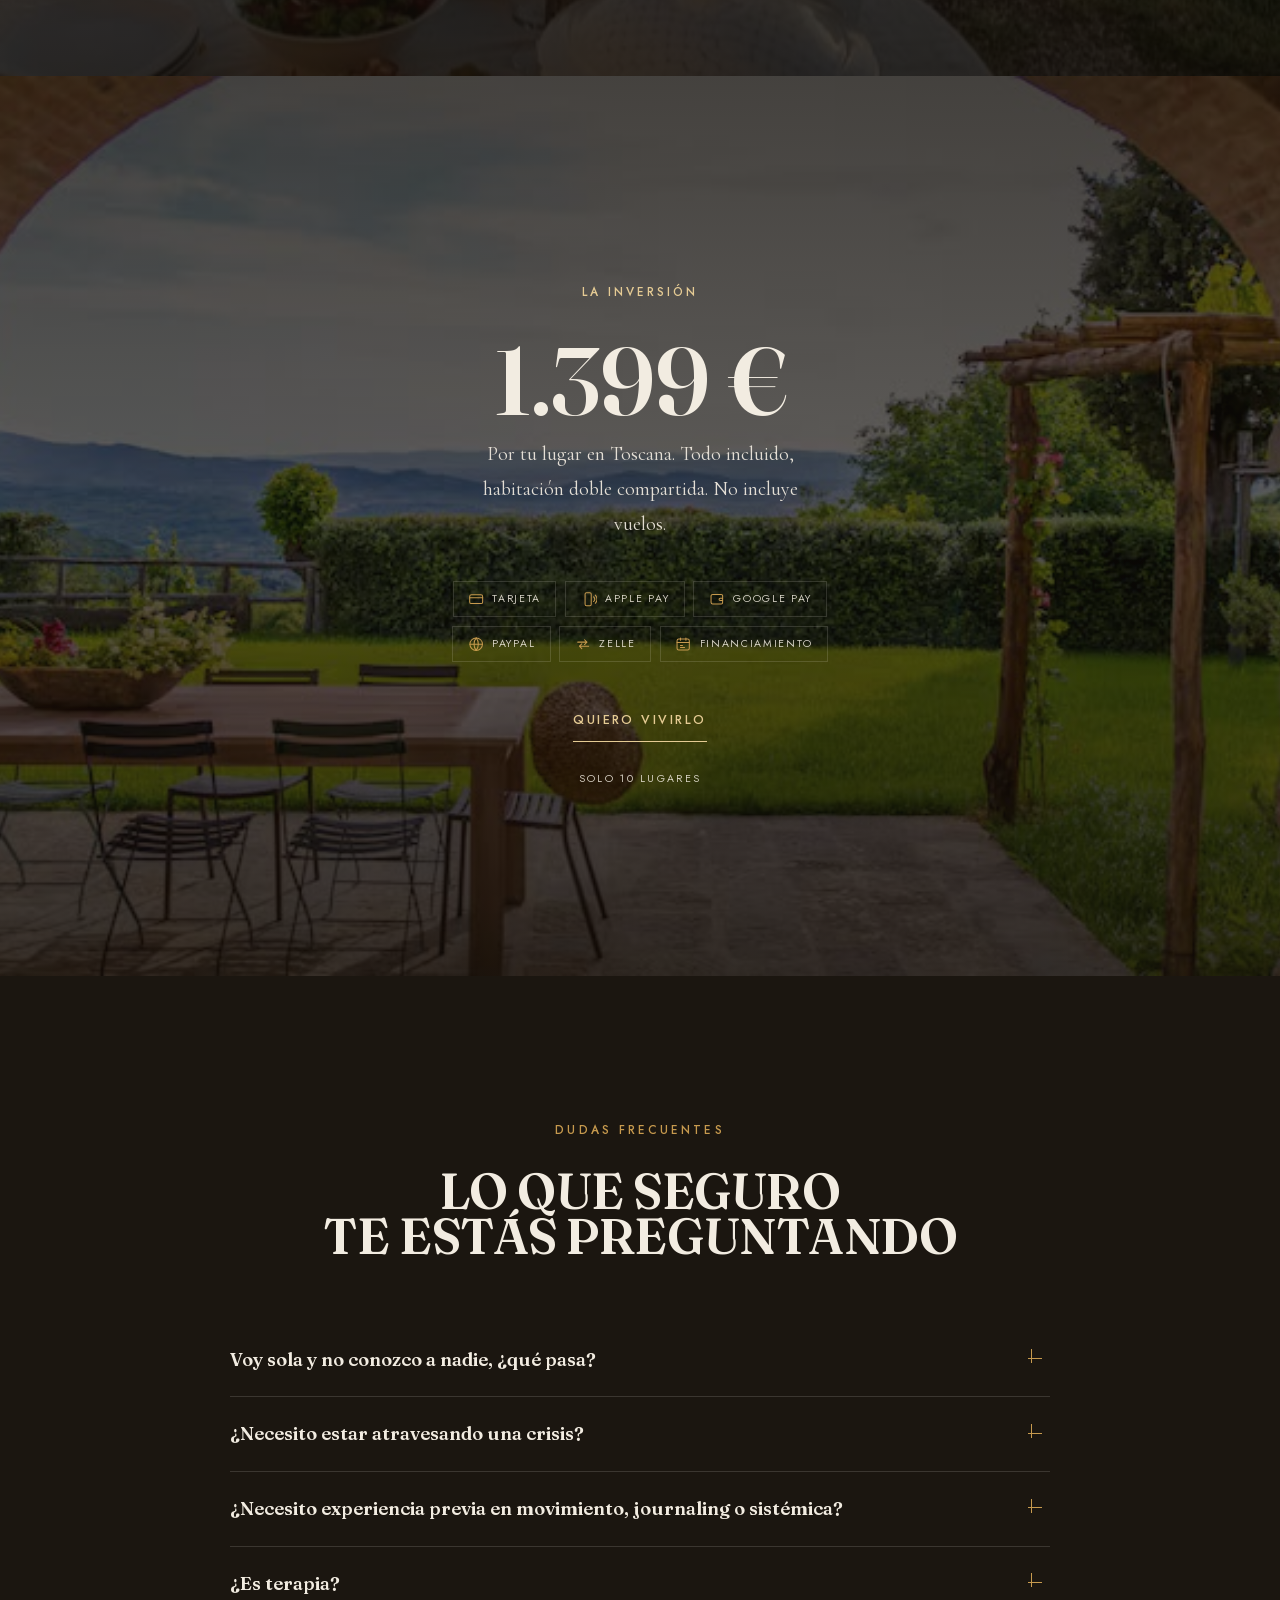
==== commit 6875cd95: ""Esto nace de una historia real" entra en la alternancia Era la unica seccion larga que quedaba en n" ====
--- a/index.html
+++ b/index.html
@@ -308,6 +308,15 @@
 .seccion.verde .pilares h3::before{background:var(--oro)}
 .seccion.ladrillo .diferencias li,
 .seccion.ladrillo .diferencias ul{border-color:rgba(242,236,225,.22)}
+/* "Esto nace de una historia real" tambien entra en la alternancia: el texto
+   corrido y la cita necesitan su propio contraste sobre el color. */
+.seccion.verde .texto p,
+.seccion.ladrillo .texto p{color:rgba(242,236,225,.85)}
+.seccion.verde .pregunta,
+.seccion.ladrillo .pregunta{color:var(--oro)}
+/* La foto llevaba un apagado pensado para el fondo oscuro. */
+.seccion.verde .egda img,
+.seccion.ladrillo .egda img{filter:none}
 
 /* ---------- identificacion ---------- */
 .identificacion{background:var(--noche)}
@@ -915,7 +924,7 @@
 </section>
 
 <!-- ===== SOBRE EGDA ===== -->
-<section class="seccion">
+<section class="seccion verde">
   <div class="wrap">
     <div class="cabecera">
       <p class="kicker rv">Sobre Egda</p>
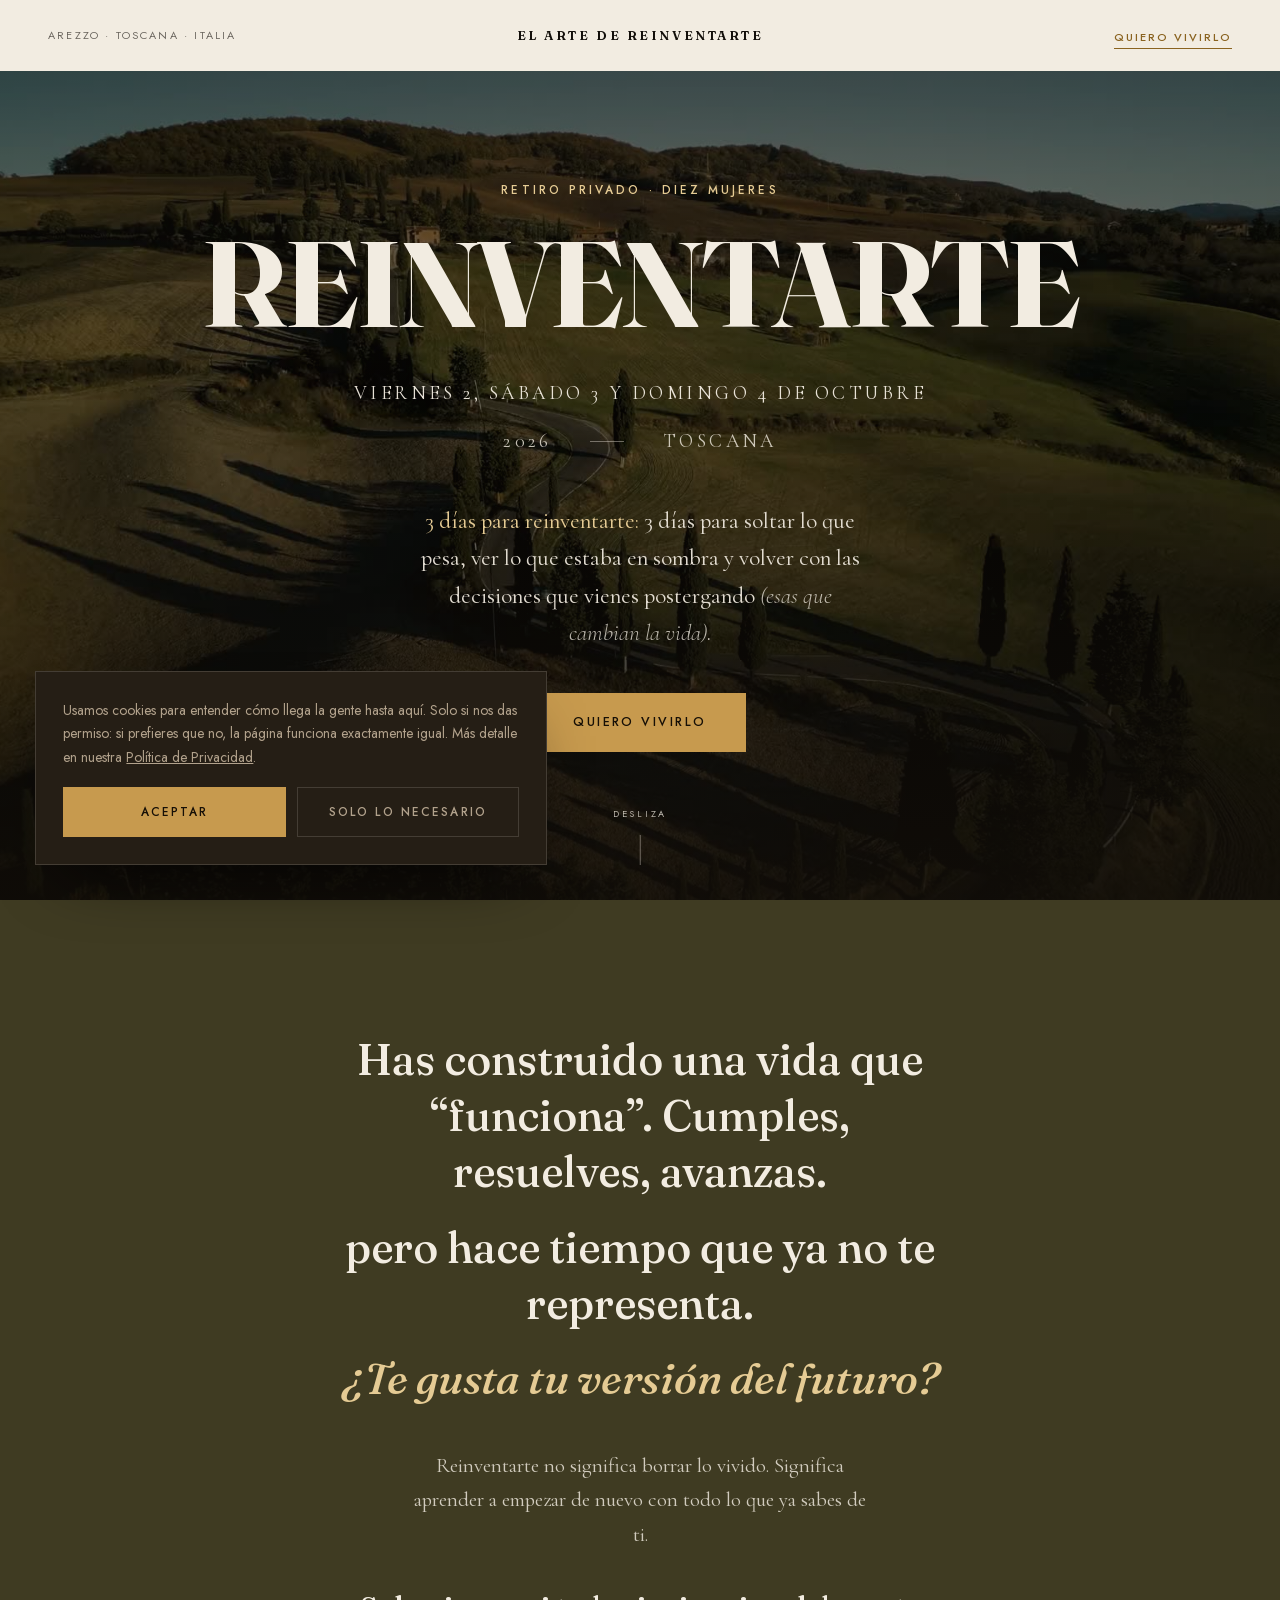
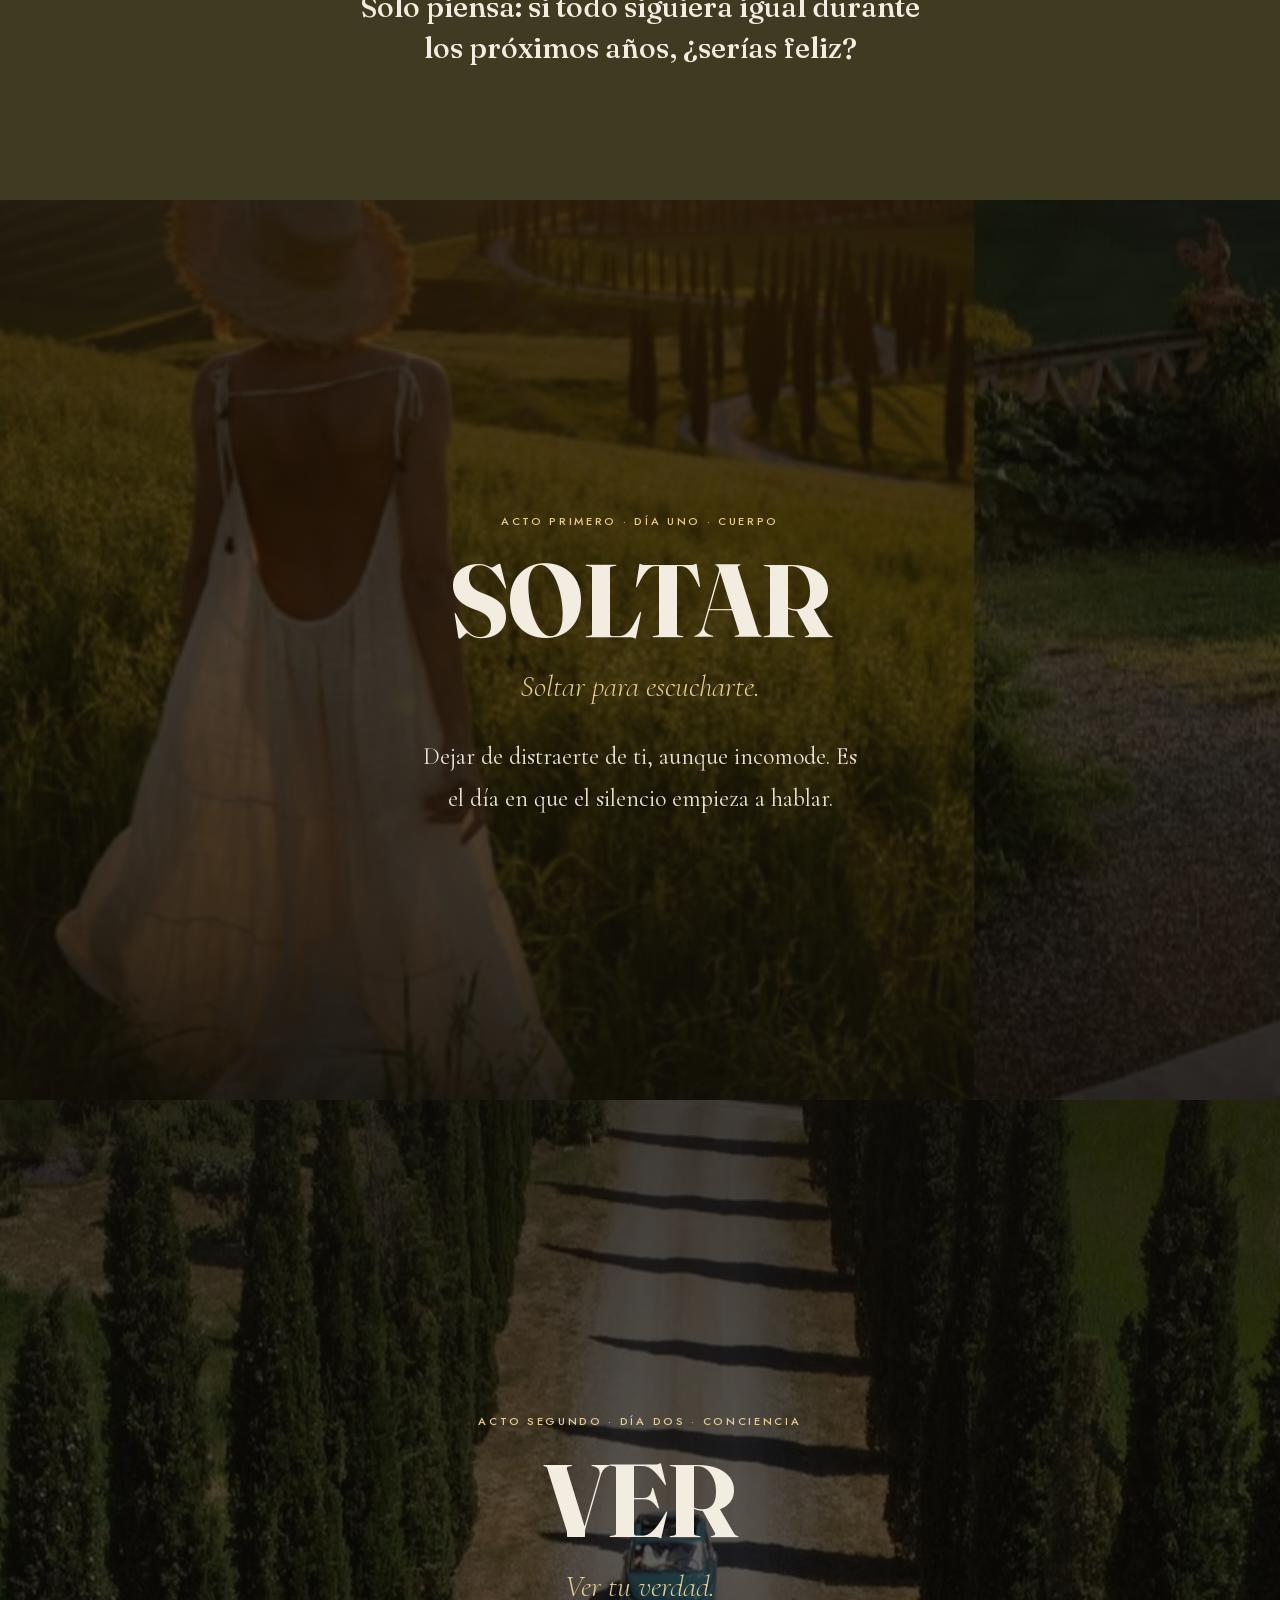
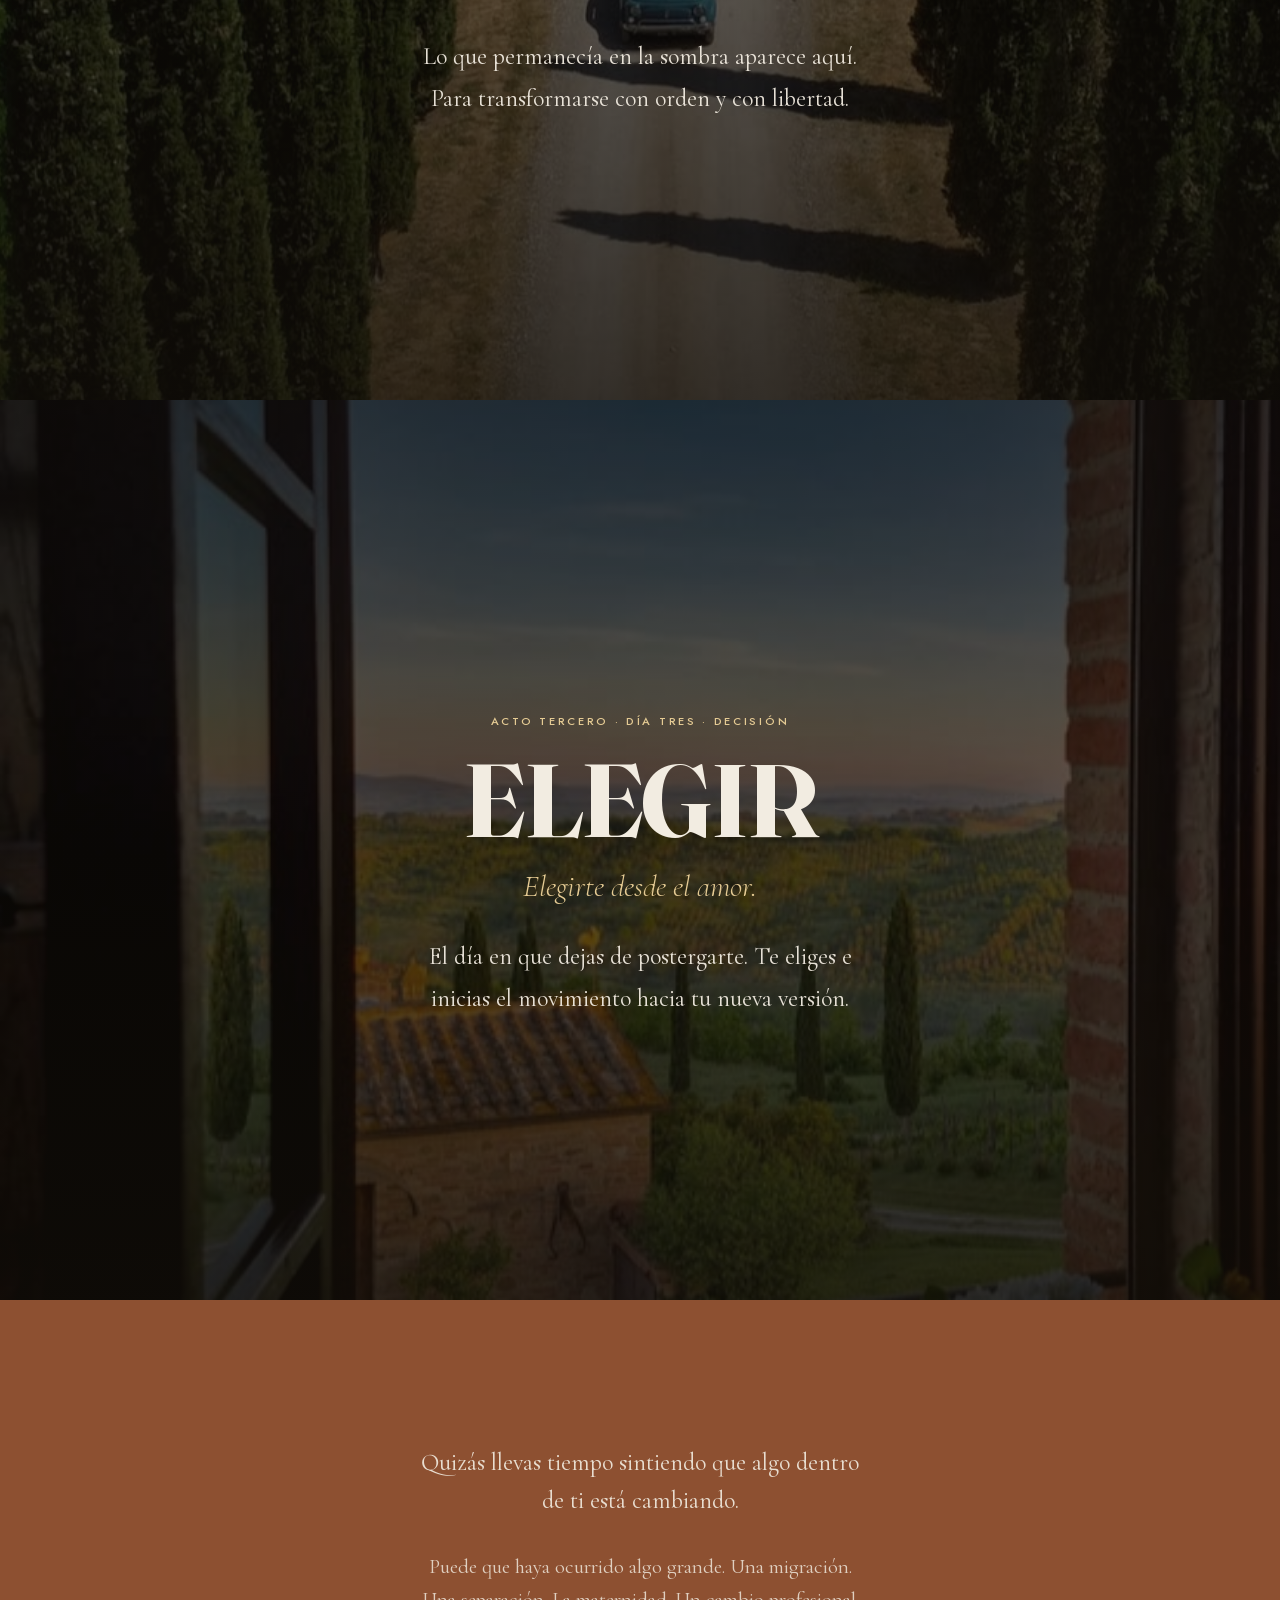
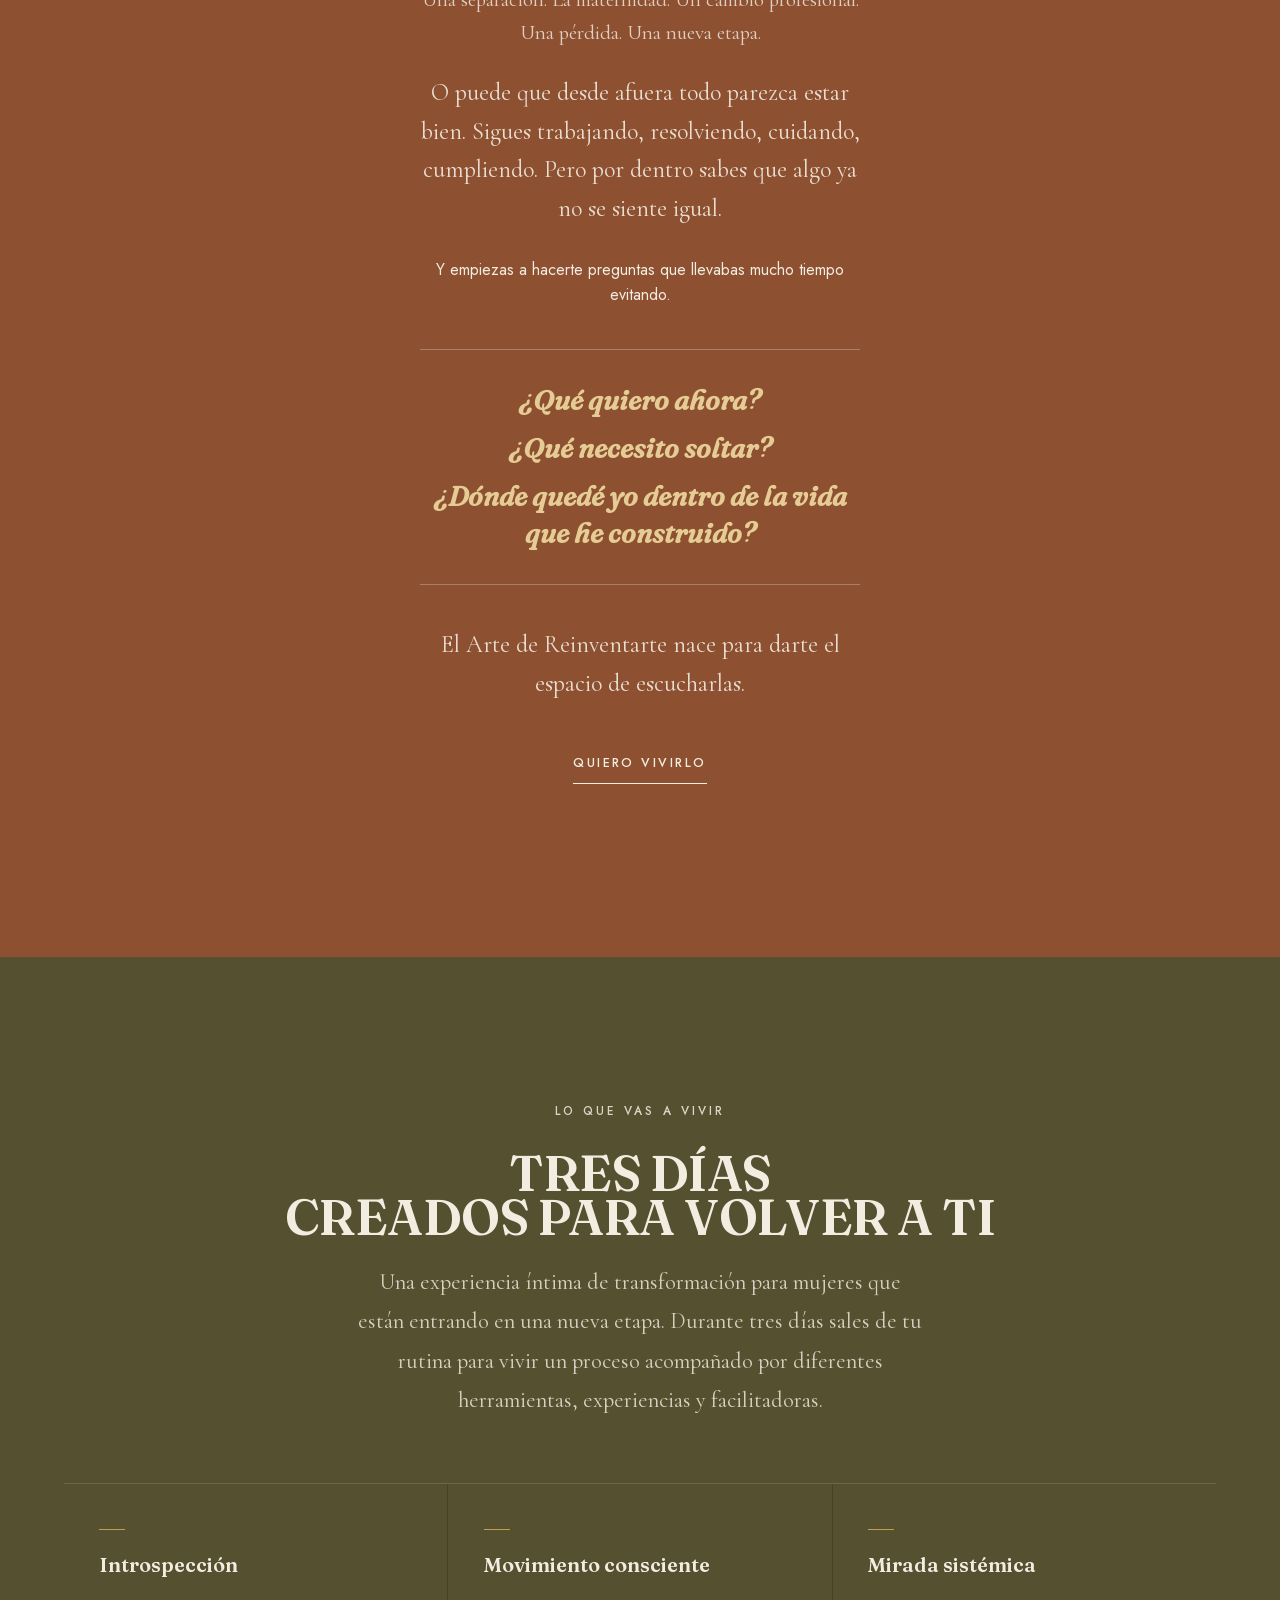
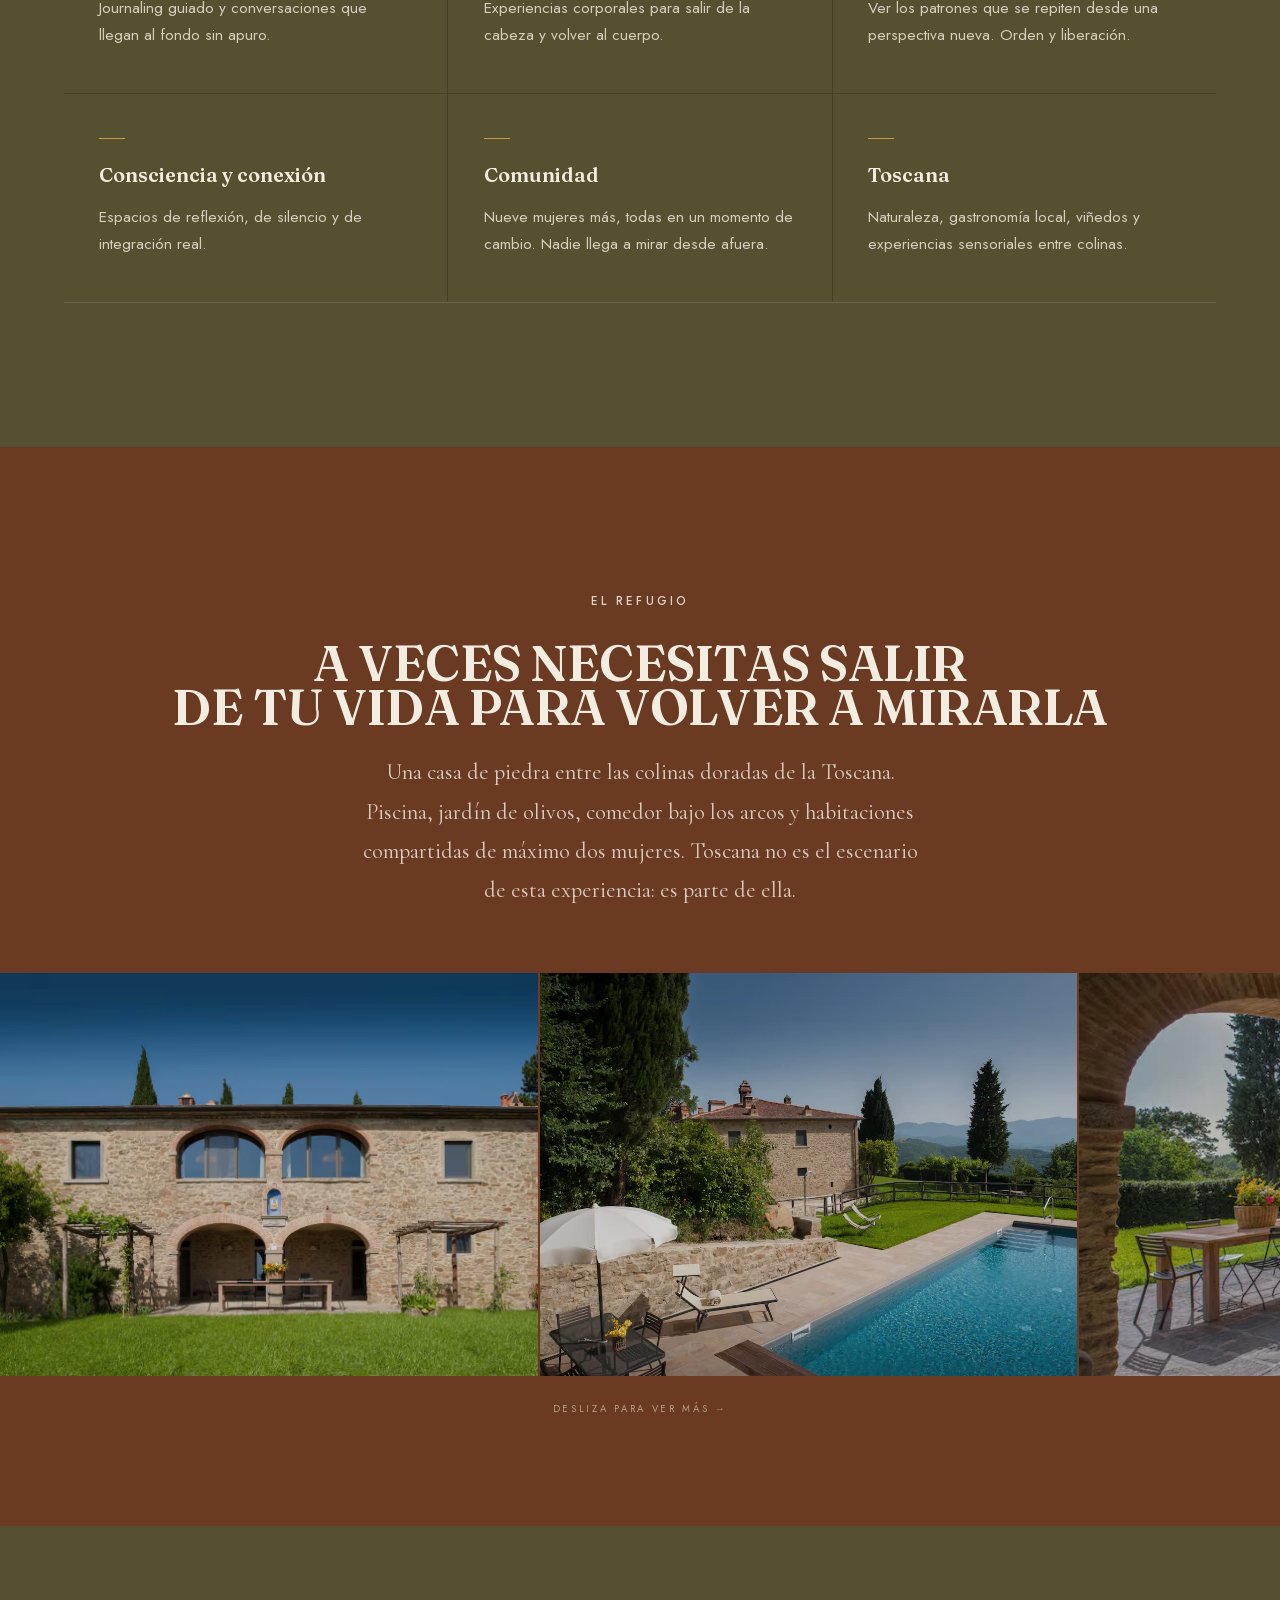
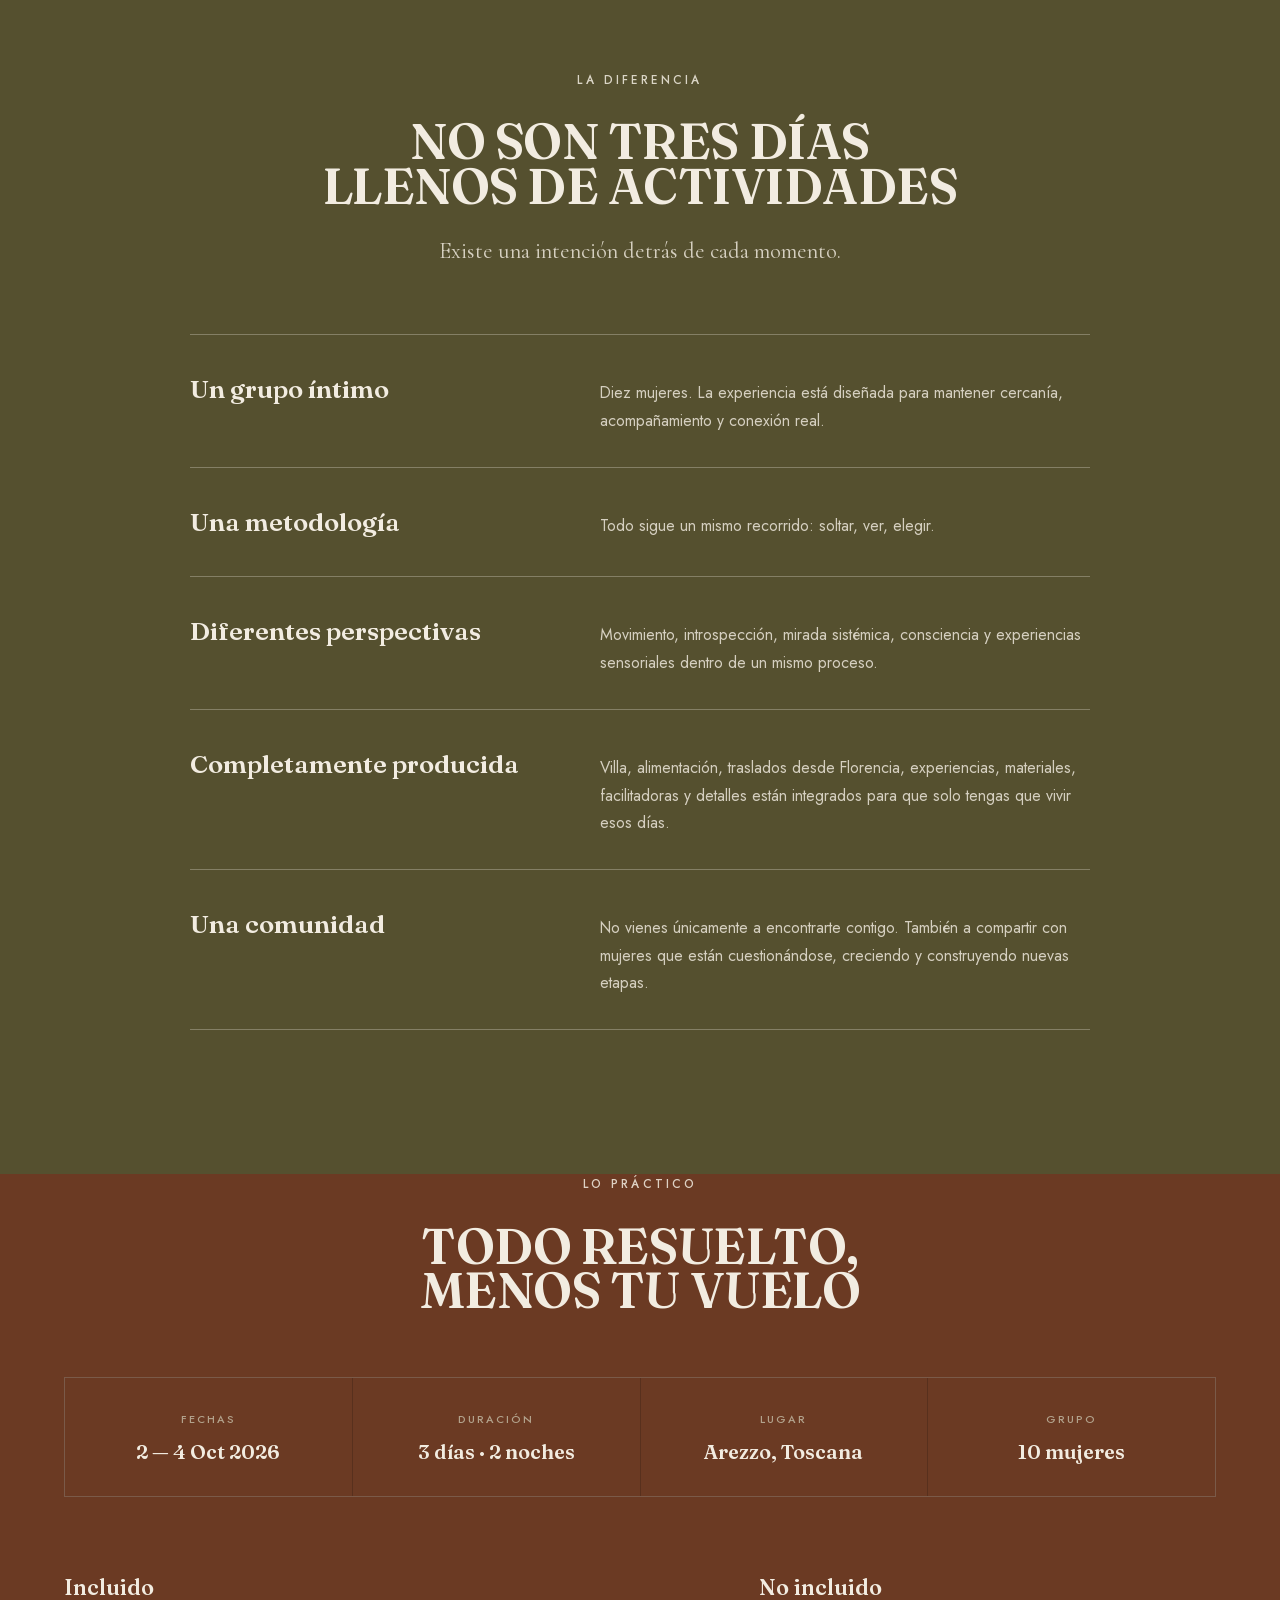
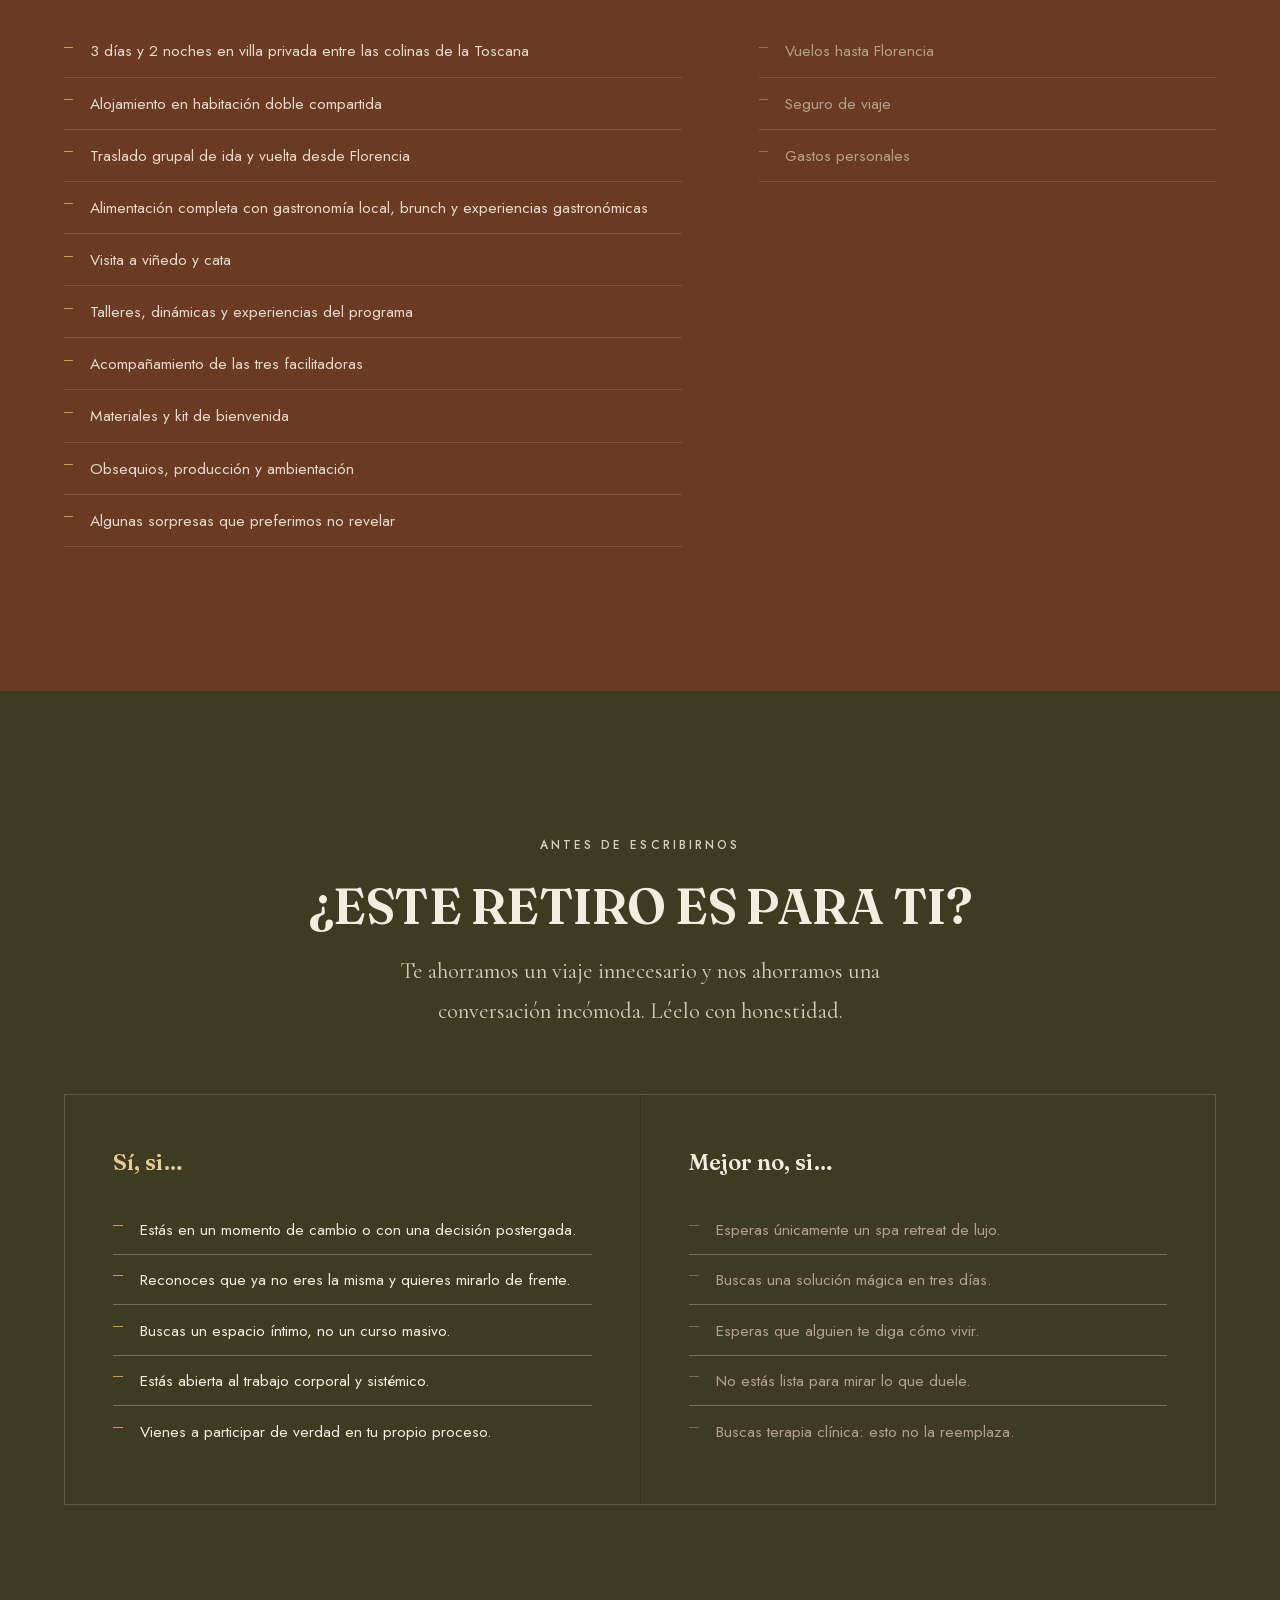
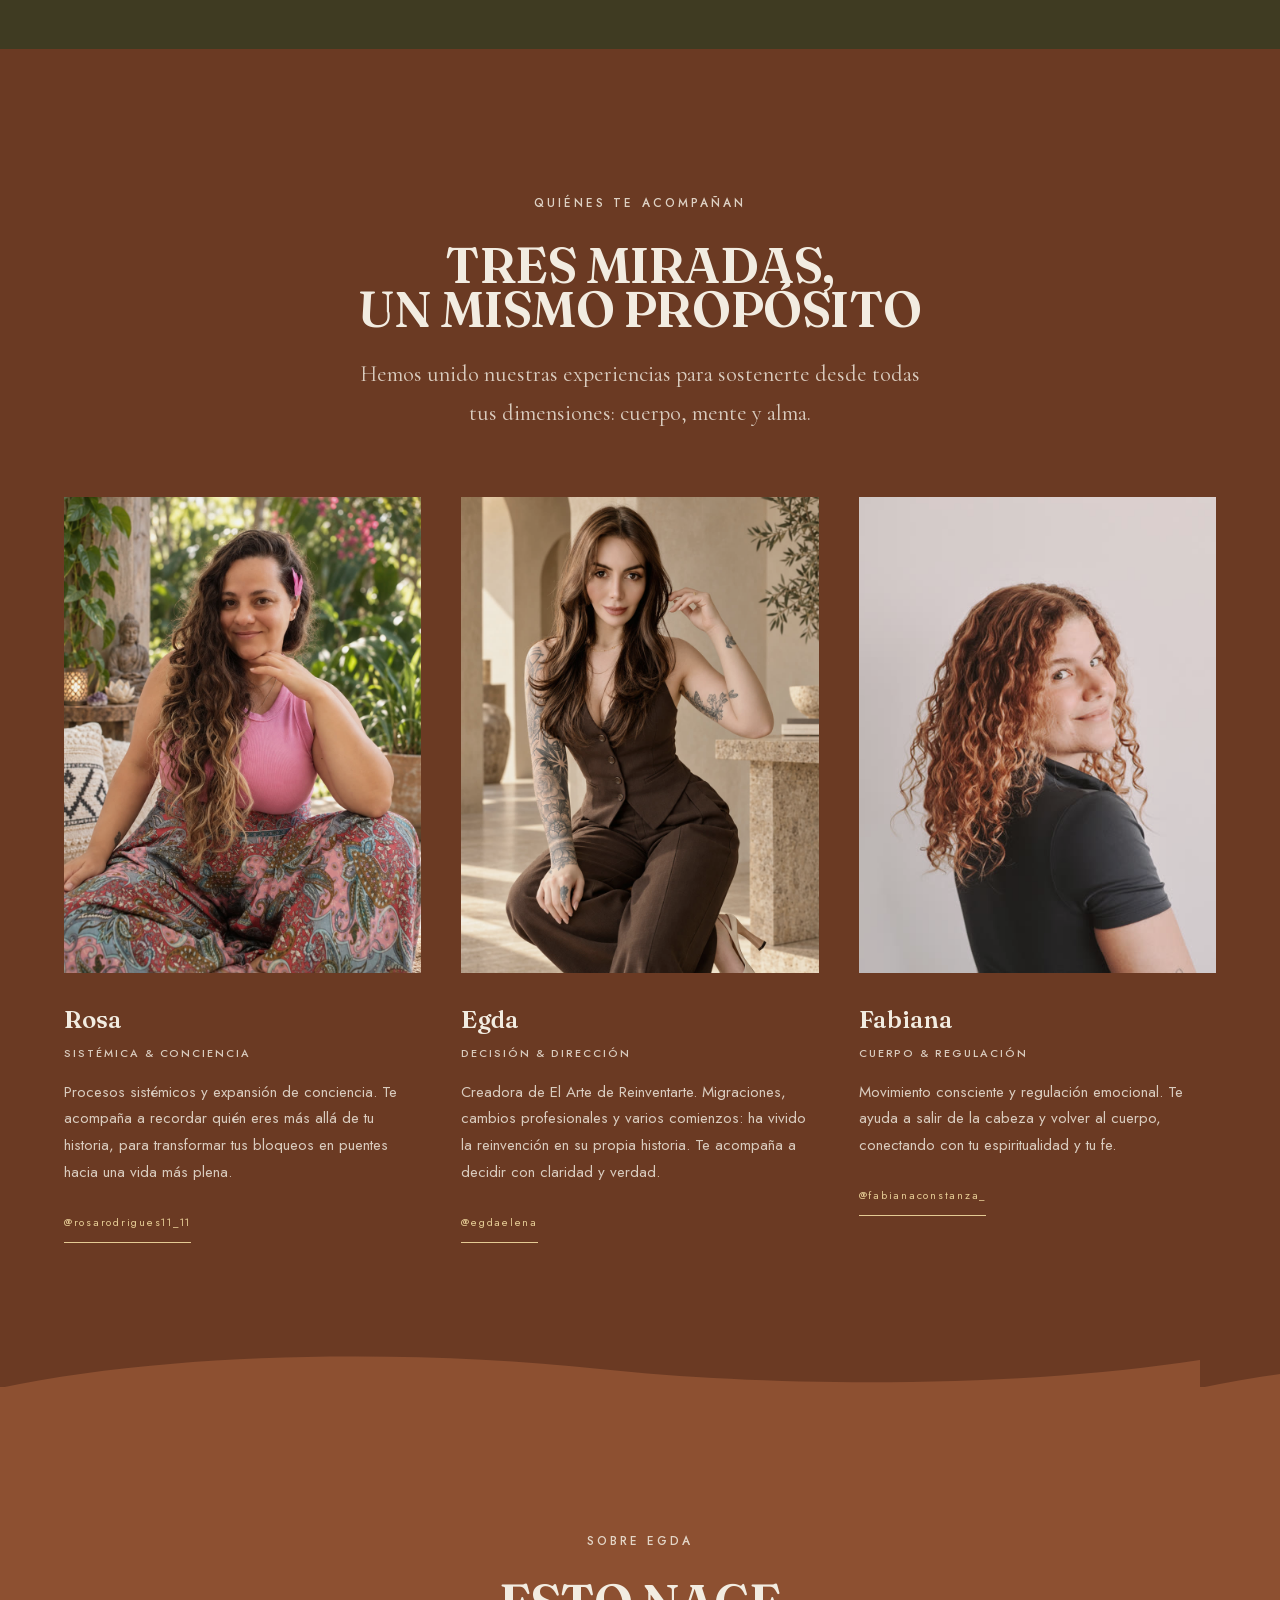
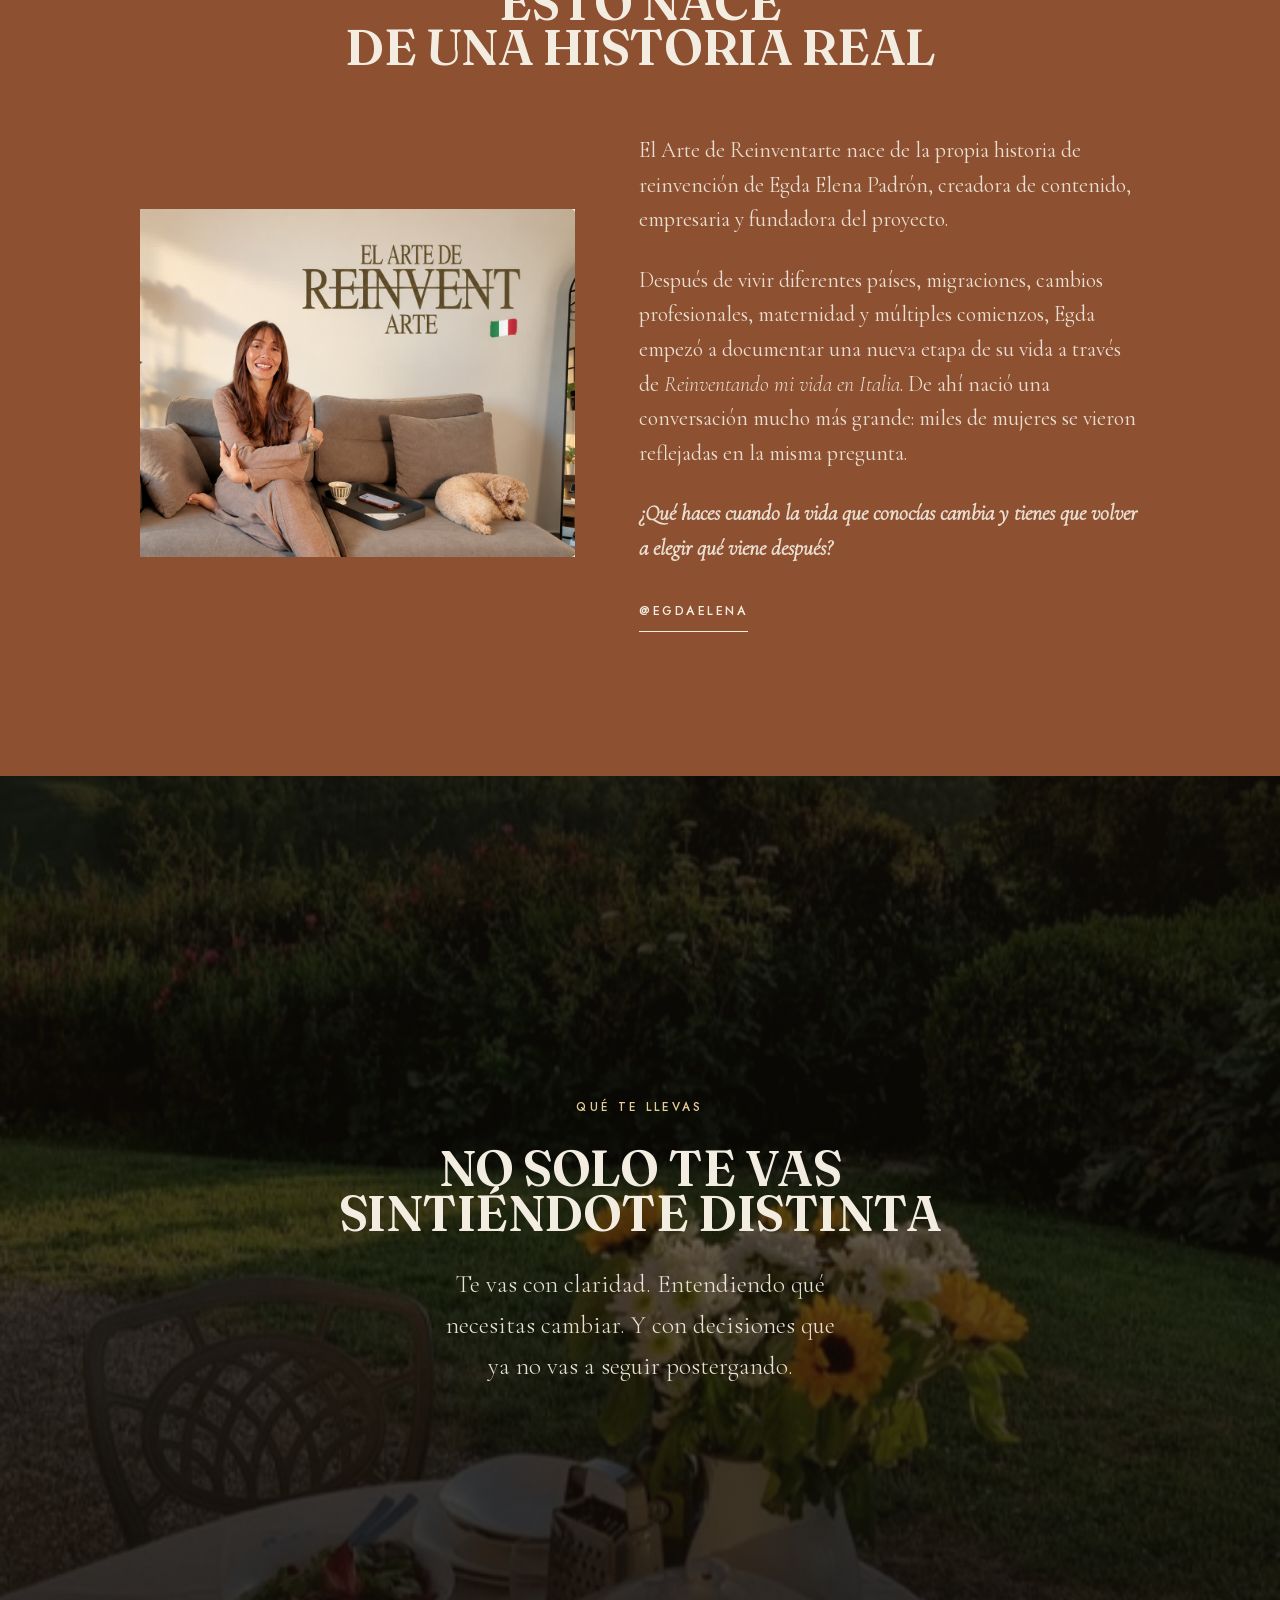
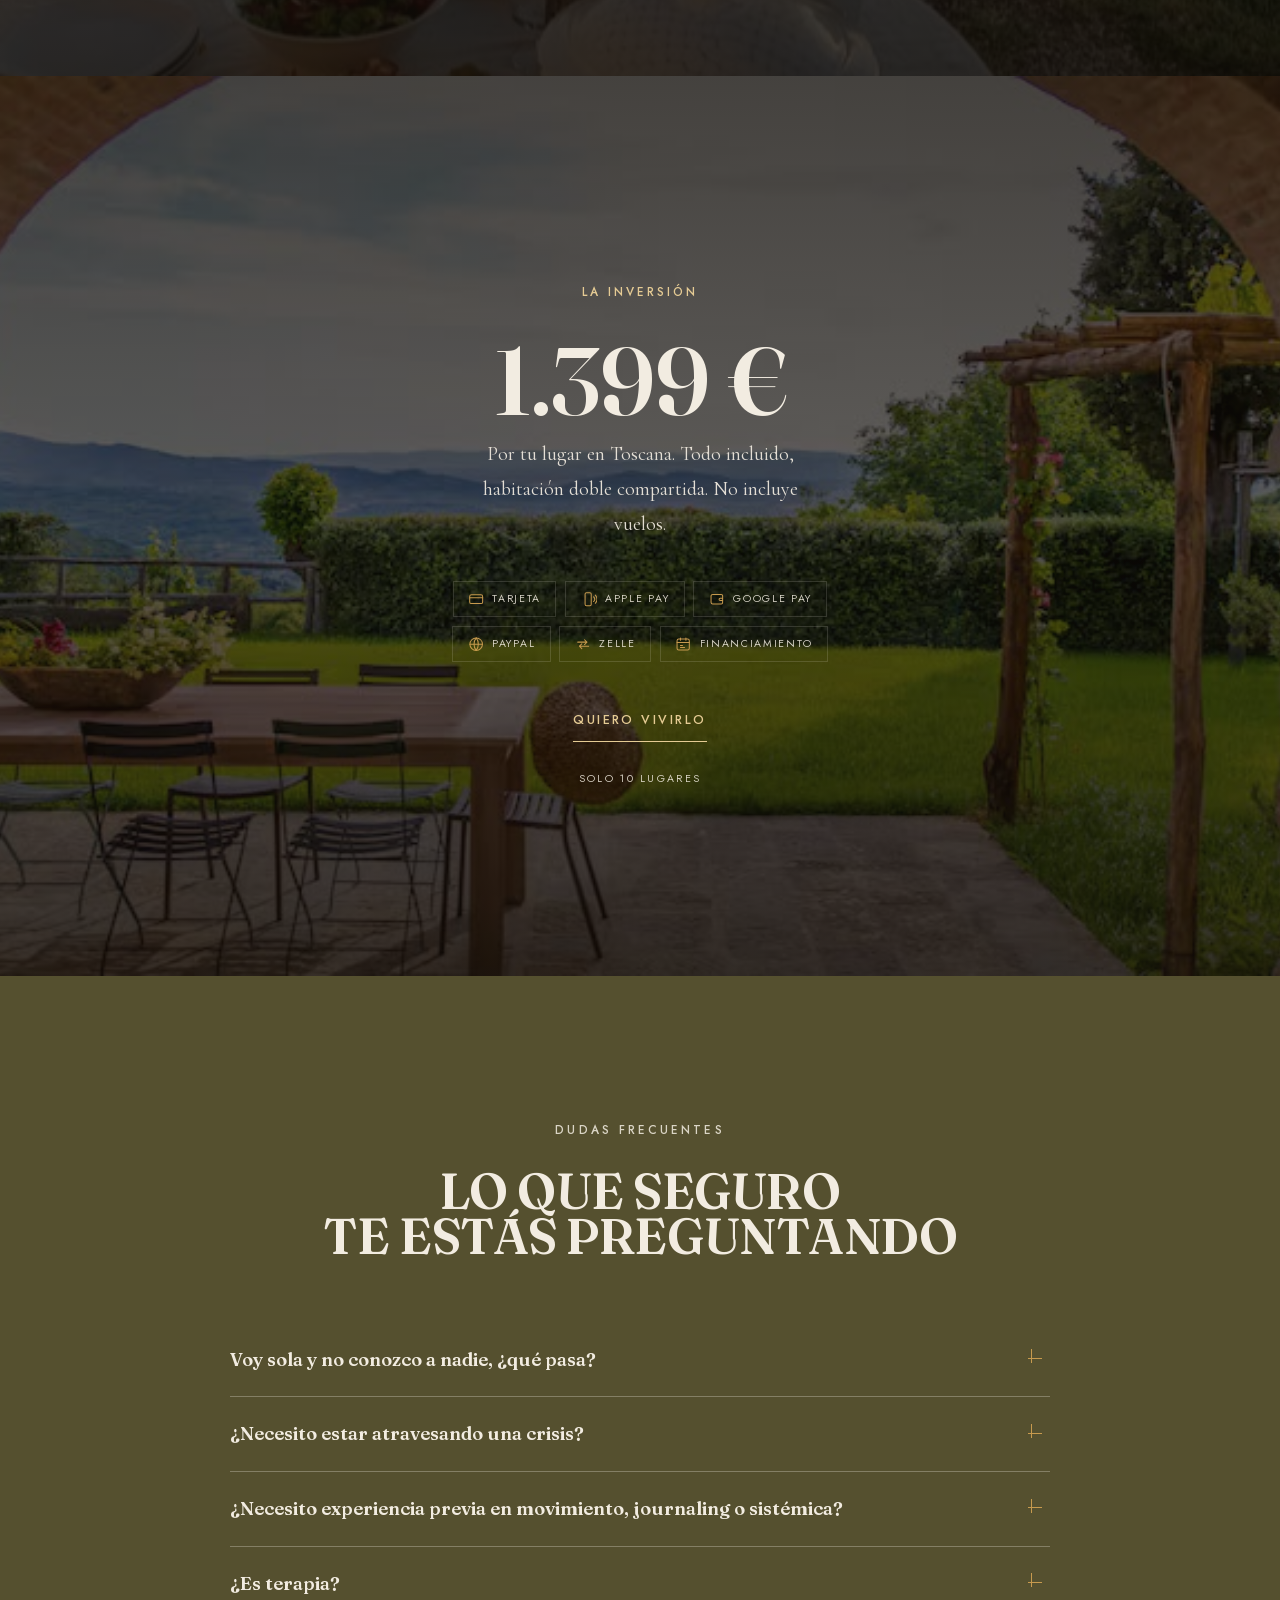
==== commit a9e2ca9a: "Ninguna seccion se queda en negro plano Sobre Egda pasa al ladrillo: el verde competia con el crema " ====
--- a/index.html
+++ b/index.html
@@ -112,8 +112,12 @@
   --dorado:#C79A4E;
   --oro:#E5CB94;
   --alerta:#E8907A;
-  --verde:#55502F;     /* seccion "lo que vas a vivir" */
-  --ladrillo:#8D5031;  /* seccion "la diferencia" */
+  /* Cuatro tonos de la marca: dos familias y un paso mas hondo de cada una,
+     para alternar a lo largo de la pagina sin repetir el mismo bloque seguido. */
+  --verde:#55502F;
+  --verde-hondo:#3F3B22;
+  --ladrillo:#8D5031;
+  --ladrillo-hondo:#6B3A23;
   --display:'Fraunces',Georgia,'Times New Roman',serif;
   --serif:'Cormorant Garamond',Georgia,serif;
   --sans:'Jost',-apple-system,sans-serif;
@@ -123,6 +127,9 @@
 [hidden]{display:none!important}
 html{scroll-behavior:smooth;-webkit-text-size-adjust:100%}
 html.snap{scroll-snap-type:y mandatory}
+/* La barra es fija: sin este margen, al saltar a un ancla el titulo de la
+   seccion queda por debajo de ella. */
+section[id],header[id]{scroll-margin-top:72px}
 body{
   margin:0;background:var(--tinta);color:var(--hueso);
   font-family:var(--sans);font-weight:400;font-size:17px;line-height:1.75;
@@ -271,7 +278,7 @@
 @keyframes pulso{0%,100%{opacity:.3;transform:scaleY(.6)}50%{opacity:1;transform:scaleY(1)}}
 
 /* ---------- el espejo ---------- */
-.calma{background:var(--noche);color:var(--hueso);padding:clamp(5rem,11vw,8rem) 0;
+.calma{color:var(--hueso);padding:clamp(5rem,11vw,8rem) 0;
   min-height:100svh;display:grid;place-items:center}
 /* Las frases van en tipografia grande, y el ancho general de texto (56ch
    medidos sobre el cuerpo pequeno) las parte en cuatro renglones cada una: el
@@ -290,36 +297,75 @@
 }
 
 /* ---------- secciones en color ----------
-   Rompen el oscuro sin salirse de la gama: los dos tonos son los de la marca.
-   Sobre ellos el dorado de los antetitulos pierde contraste —queda barro sobre
-   barro—, asi que en estas dos secciones los rotulos van en hueso. */
-.seccion.verde{background:var(--verde)}
-.seccion.ladrillo{background:var(--ladrillo)}
-.seccion.verde .kicker,
-.seccion.ladrillo .kicker{color:rgba(242,236,225,.85)}
-.seccion.verde .cabecera .sub,
-.seccion.ladrillo .cabecera .sub,
-.seccion.verde .pilares p,
-.seccion.ladrillo .diferencias p{color:rgba(242,236,225,.82)}
-/* Las tarjetas heredaban el fondo oscuro y se recortaban como agujeros sobre
-   el color: aqui van un punto por debajo del fondo de la seccion. */
-.seccion.verde .pilares{background:rgba(18,14,9,.22);border-color:rgba(242,236,225,.22)}
-.seccion.verde .pilares article{background:var(--verde)}
-.seccion.verde .pilares h3::before{background:var(--oro)}
-.seccion.ladrillo .diferencias li,
-.seccion.ladrillo .diferencias ul{border-color:rgba(242,236,225,.22)}
-/* "Esto nace de una historia real" tambien entra en la alternancia: el texto
-   corrido y la cita necesitan su propio contraste sobre el color. */
-.seccion.verde .texto p,
-.seccion.ladrillo .texto p{color:rgba(242,236,225,.85)}
-.seccion.verde .pregunta,
-.seccion.ladrillo .pregunta{color:var(--oro)}
-/* La foto llevaba un apagado pensado para el fondo oscuro. */
-.seccion.verde .egda img,
-.seccion.ladrillo .egda img{filter:none}
+   Ninguna seccion se queda en negro plano: cada una toma uno de los cuatro
+   tonos y los va alternando. El color propio se declara una vez en --fondo, y
+   de ahi lo leen las tarjetas y rejillas que antes iban en negro y se
+   recortaban como agujeros sobre el color.
+
+   El texto sigue siendo claro en las cuatro, asi que no hay que invertir nada:
+   solo ceder contraste donde el dorado se apaga contra el fondo. */
+.encolor.verde          {--fondo:var(--verde)}
+.encolor.verde-hondo    {--fondo:var(--verde-hondo)}
+.encolor.ladrillo       {--fondo:var(--ladrillo)}
+.encolor.ladrillo-hondo {--fondo:var(--ladrillo-hondo)}
+.encolor{background:var(--fondo)}
+
+/* El dorado de los antetitulos queda barro sobre barro: pasa a hueso. */
+.encolor .kicker{color:rgba(242,236,225,.85)}
+.encolor .cabecera .sub,
+.encolor .texto p,
+.encolor .pilares p,
+.encolor .diferencias p,
+.encolor .relato .sucesos,
+.encolor .frases .nota,
+.encolor .trio p{color:rgba(242,236,225,.82)}
+.encolor .pregunta{color:var(--oro)}
+/* Las fotos llevaban un apagado pensado para el negro. */
+.encolor .egda img{filter:none}
+.encolor .trio img{filter:grayscale(.12) brightness(.96)}
+
+/* Rejillas y tarjetas: la linea que las separa se aclara y el relleno toma el
+   color de su seccion, en vez del negro que traian. */
+.encolor .pilares,
+.encolor .rejilla,
+.encolor .filtro{background:rgba(18,14,9,.22);border-color:rgba(242,236,225,.22)}
+.encolor .pilares article,
+.encolor .rejilla > div,
+.encolor .filtro > div{background:var(--fondo)}
+.encolor .diferencias li,
+.encolor .diferencias ul,
+.encolor .filtro li,
+.encolor .preguntas details,
+.encolor .relato .preguntas-vitales,
+.encolor .campo input,
+.encolor .campo select{border-color:rgba(242,236,225,.3)}
+.encolor .campo select option{background:var(--fondo)}
+
+/* ---------- ondas ----------
+   El borde recto entre dos colores es un corte; la onda lo vuelve un paso.
+   Se dibuja del color de la seccion y se apoya sobre la vecina, por eso va
+   fuera de sus limites y sin recortar. */
+.ondas{position:relative}
+.ondas::before,
+.ondas::after{
+  content:'';position:absolute;left:0;right:0;height:42px;pointer-events:none;
+  background-repeat:repeat-x;background-size:1200px 42px;
+}
+.ondas::before{
+  top:-41px;
+  background-image:url("data:image/svg+xml,%3Csvg xmlns='http://www.w3.org/2000/svg' viewBox='0 0 1200 42' preserveAspectRatio='none'%3E%3Cpath d='M0,42 C180,4 420,4 600,23 C780,42 1020,42 1200,14 L1200,42 Z' fill='%238D5031'/%3E%3C/svg%3E");
+}
+.ondas::after{
+  bottom:-41px;
+  background-image:url("data:image/svg+xml,%3Csvg xmlns='http://www.w3.org/2000/svg' viewBox='0 0 1200 42' preserveAspectRatio='none'%3E%3Cpath d='M0,0 C180,38 420,38 600,19 C780,0 1020,0 1200,28 L1200,0 Z' fill='%238D5031'/%3E%3C/svg%3E");
+}
+@media(max-width:620px){
+  .ondas::before,.ondas::after{height:26px;background-size:600px 26px}
+  .ondas::before{top:-25px}
+  .ondas::after{bottom:-25px}
+}
 
 /* ---------- identificacion ---------- */
-.identificacion{background:var(--noche)}
 .relato{max-width:44ch;margin-inline:auto;text-align:center}
 .relato p{font-family:var(--serif);font-size:clamp(1.15rem,2.4vw,1.5rem);line-height:1.6;color:rgba(242,236,225,.9)}
 .relato .sucesos{color:var(--humo);font-size:clamp(1.05rem,2.1vw,1.3rem)}
@@ -661,7 +707,7 @@
 </header>
 
 <!-- ===== EL ESPEJO ===== -->
-<section class="calma">
+<section class="calma encolor verde-hondo">
   <div class="wrap centro estrecho frases">
     <p class="rv">Has construido una vida que &#8220;funciona&#8221;. Cumples, resuelves, avanzas.</p>
     <p class="rv d1">pero hace tiempo que ya no te representa.</p>
@@ -705,7 +751,7 @@
 </section>
 
 <!-- ===== IDENTIFICACIÓN ===== -->
-<section class="seccion identificacion" id="identificacion">
+<section class="seccion identificacion encolor ladrillo" id="identificacion">
   <div class="wrap">
     <div class="relato">
       <p class="rv">Quizás llevas tiempo sintiendo que algo dentro de ti está cambiando.</p>
@@ -724,7 +770,7 @@
 </section>
 
 <!-- ===== LO QUE VAS A VIVIR ===== -->
-<section class="seccion verde" id="vivir">
+<section class="seccion encolor verde" id="vivir">
   <div class="wrap">
     <div class="cabecera">
       <p class="kicker rv">Lo que vas a vivir</p>
@@ -761,7 +807,7 @@
 </section>
 
 <!-- ===== POR QUÉ TOSCANA ===== -->
-<section class="seccion alt" id="villa" style="padding-bottom:clamp(3.5rem,8vw,6rem)">
+<section class="seccion encolor ladrillo-hondo" id="villa" style="padding-bottom:clamp(3.5rem,8vw,6rem)">
   <div class="wrap">
     <div class="cabecera">
       <p class="kicker rv">El refugio</p>
@@ -781,7 +827,7 @@
 </section>
 
 <!-- ===== LO QUE HACE DIFERENTE ===== -->
-<section class="seccion ladrillo">
+<section class="seccion encolor verde">
   <div class="wrap">
     <div class="cabecera">
       <p class="kicker rv">La diferencia</p>
@@ -816,7 +862,7 @@
 </section>
 
 <!-- ===== LO PRÁCTICO ===== -->
-<section class="seccion alt" id="incluye" style="padding-top:0">
+<section class="seccion encolor ladrillo-hondo" id="incluye" style="padding-top:0">
   <div class="wrap">
     <div class="cabecera">
       <p class="kicker rv">Lo práctico</p>
@@ -857,7 +903,7 @@
 </section>
 
 <!-- ===== PARA QUIÉN ===== -->
-<section class="seccion">
+<section class="seccion encolor verde-hondo">
   <div class="wrap">
     <div class="cabecera">
       <p class="kicker rv">Antes de escribirnos</p>
@@ -890,7 +936,7 @@
 </section>
 
 <!-- ===== ANFITRIONAS ===== -->
-<section class="seccion alt">
+<section class="seccion encolor ladrillo-hondo">
   <div class="wrap">
     <div class="cabecera">
       <p class="kicker rv">Quiénes te acompañan</p>
@@ -924,7 +970,7 @@
 </section>
 
 <!-- ===== SOBRE EGDA ===== -->
-<section class="seccion verde">
+<section class="seccion encolor ladrillo ondas">
   <div class="wrap">
     <div class="cabecera">
       <p class="kicker rv">Sobre Egda</p>
@@ -975,7 +1021,7 @@
 </section>
 
 <!-- ===== PREGUNTAS ===== -->
-<section class="seccion alt">
+<section class="seccion encolor verde">
   <div class="wrap">
     <div class="cabecera">
       <p class="kicker rv">Dudas frecuentes</p>
@@ -1021,7 +1067,7 @@
 <!-- ===== APLICACIÓN ===== -->
 <!-- El envio va por fetch en JSON al webhook de Activepieces (data-endpoint).
      El atributo action queda como respaldo semantico; el JS siempre lo intercepta. -->
-<section class="seccion" id="comunidad">
+<section class="seccion encolor ladrillo-hondo" id="comunidad">
   <div class="wrap">
     <div class="cabecera">
       <p class="kicker rv">Comunidad de interés</p>
@@ -1160,6 +1206,41 @@
 window.addEventListener('resize', actualizarSnap);
 if (!matchMedia('(prefers-reduced-motion: reduce)').matches) actualizarSnap();
 
+// ---- llegar con ancla en la URL ----
+// Con scroll-snap obligatorio, el salto al ancla de la carga no ocurre: el
+// navegador intenta ir y el snap lo devuelve arriba, asi que compartir
+// /#comunidad dejaba a la persona en la portada. Se quita el anclaje, se
+// coloca, y se devuelve el control a actualizarSnap.
+(function(){
+  var id = location.hash.slice(1);
+  if (!id) return;
+  var destino = document.getElementById(id);
+  if (!destino) return;
+  function colocar(){
+    // Hacen falta las tres cosas a la vez, y en este orden:
+    //   1. fuera el anclaje por seccion, que devuelve el scroll arriba;
+    //   2. fuera el desplazamiento suave, que convierte el salto en una
+    //      animacion que el anclaje aborta a media altura;
+    //   3. la posicion asignada a mano, no scrollIntoView, que con el snap
+    //      recien quitado hay navegadores que ignoran en la misma vuelta.
+    doc.classList.remove('snap');
+    var suave = doc.style.scrollBehavior;
+    doc.style.scrollBehavior = 'auto';
+    var y = destino.getBoundingClientRect().top + (window.scrollY || doc.scrollTop) - 72;
+    if (y < 0) y = 0;
+    doc.scrollTop = y;
+    window.scrollTo(0, y);
+    doc.style.scrollBehavior = suave;
+    // Despues de posicionar: si el destino esta pasado el limite, actualizarSnap
+    // lo deja desactivado solo; si no, lo vuelve a poner.
+    actualizarSnap();
+  }
+  // Dos pasadas: la primera coloca de inmediato, la segunda corrige cuando ya
+  // cargaron las imagenes de arriba y el documento cambio de alto.
+  colocar();
+  window.addEventListener('load', function(){ setTimeout(colocar, 60); });
+})();
+
 var nav = document.getElementById('nav');
 var barra = document.getElementById('barra');
 var comunidad = document.getElementById('comunidad');
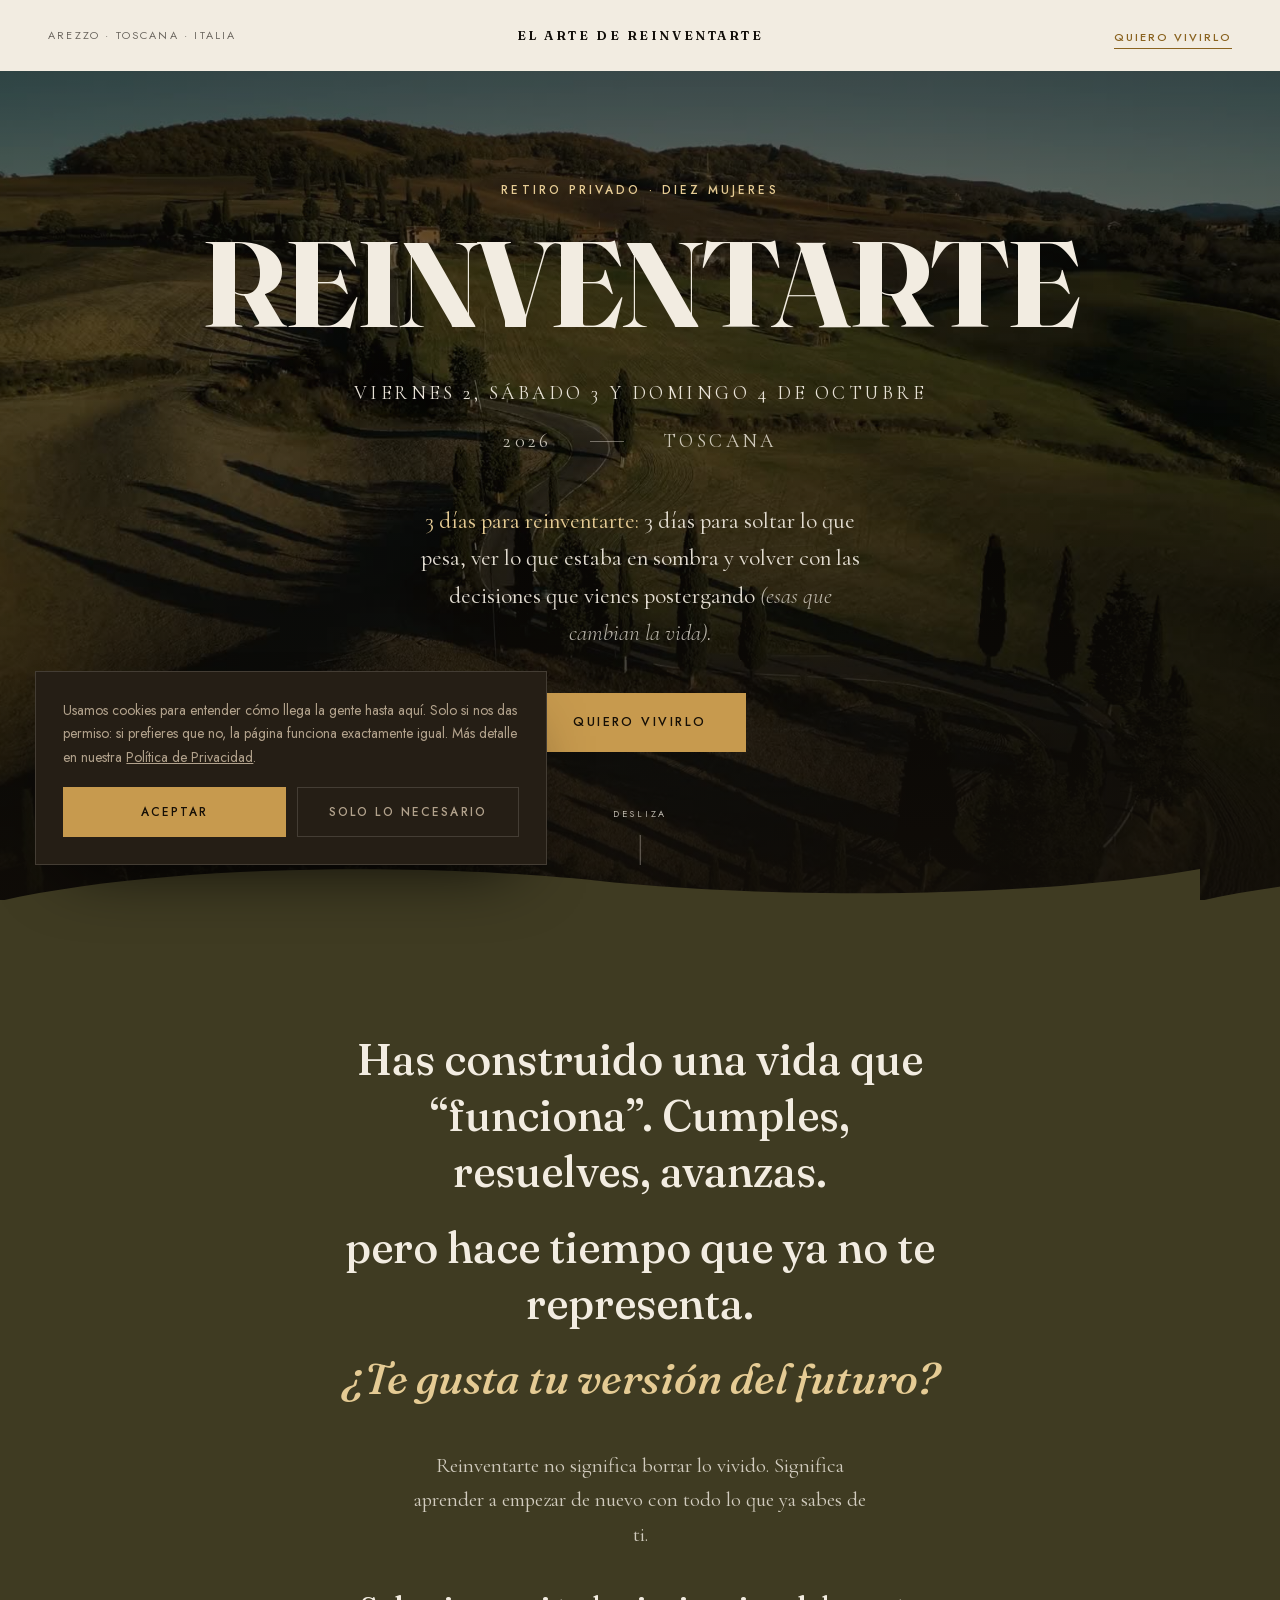
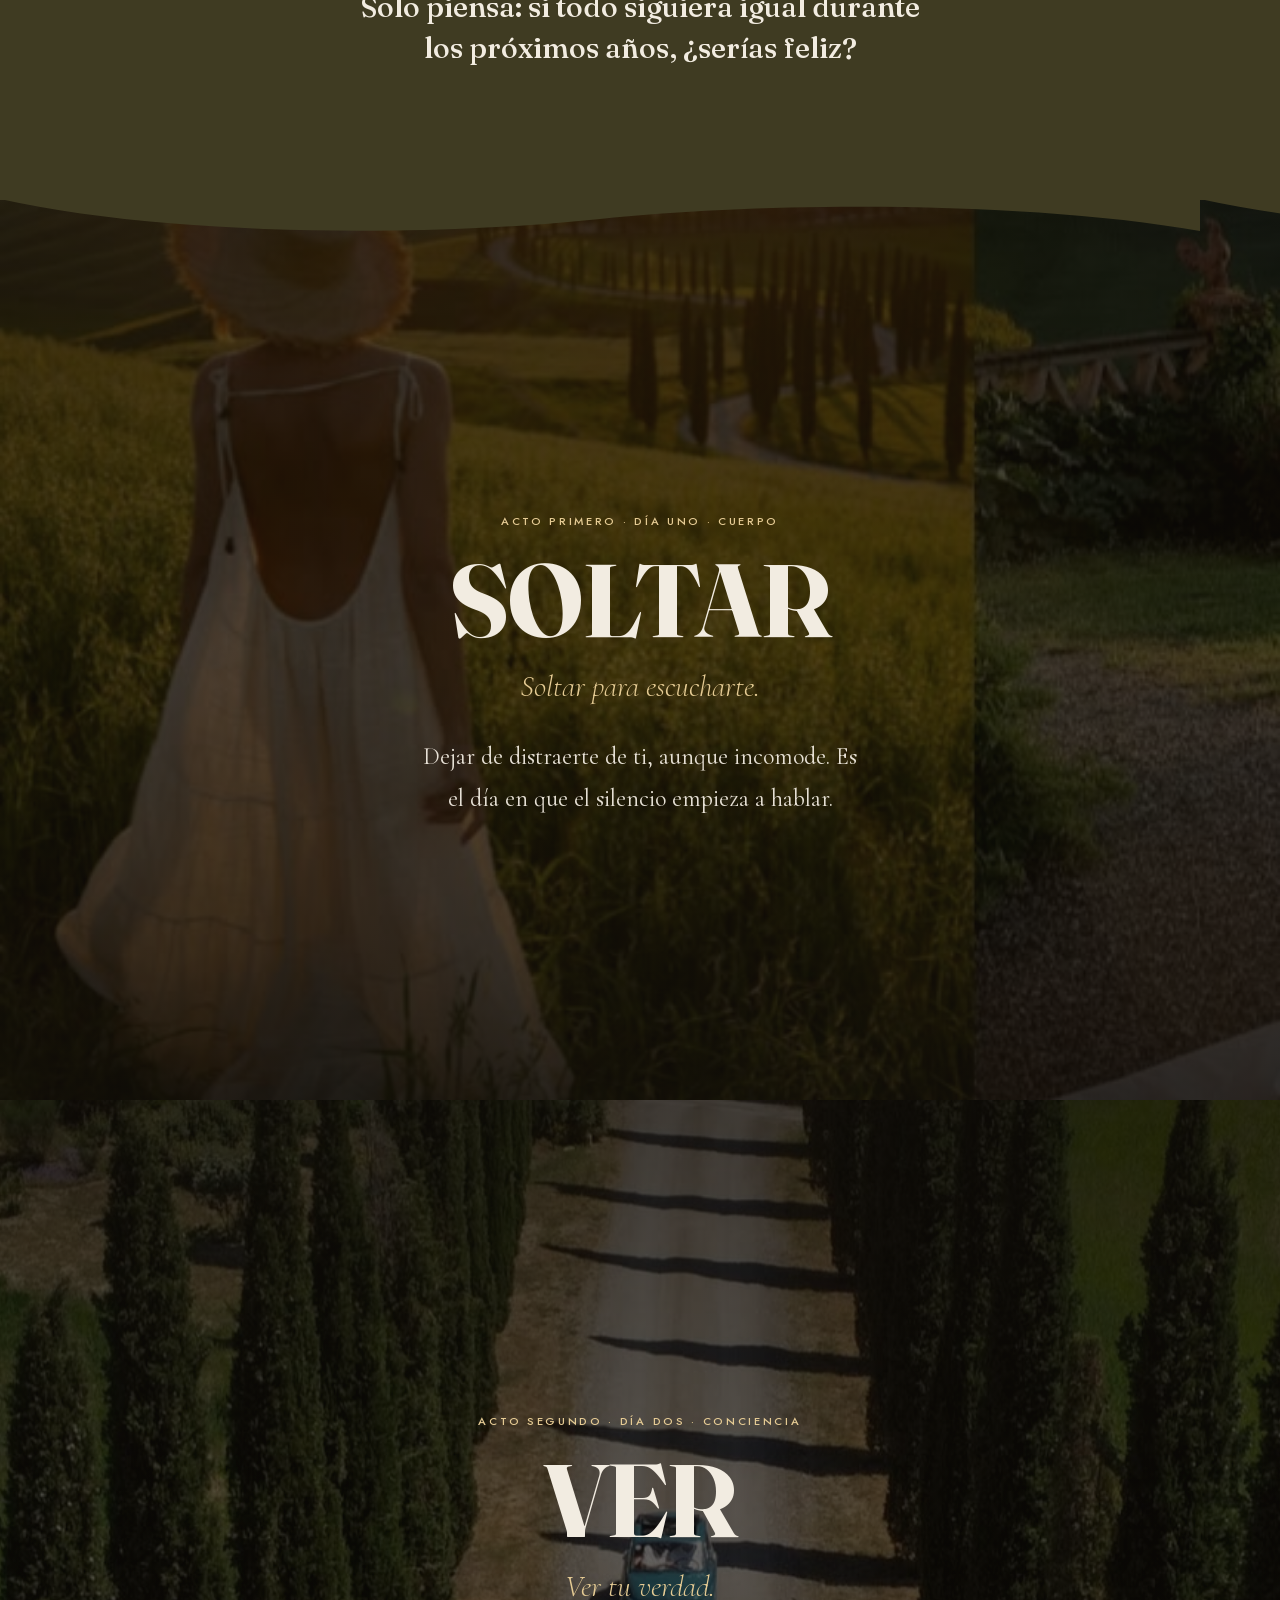
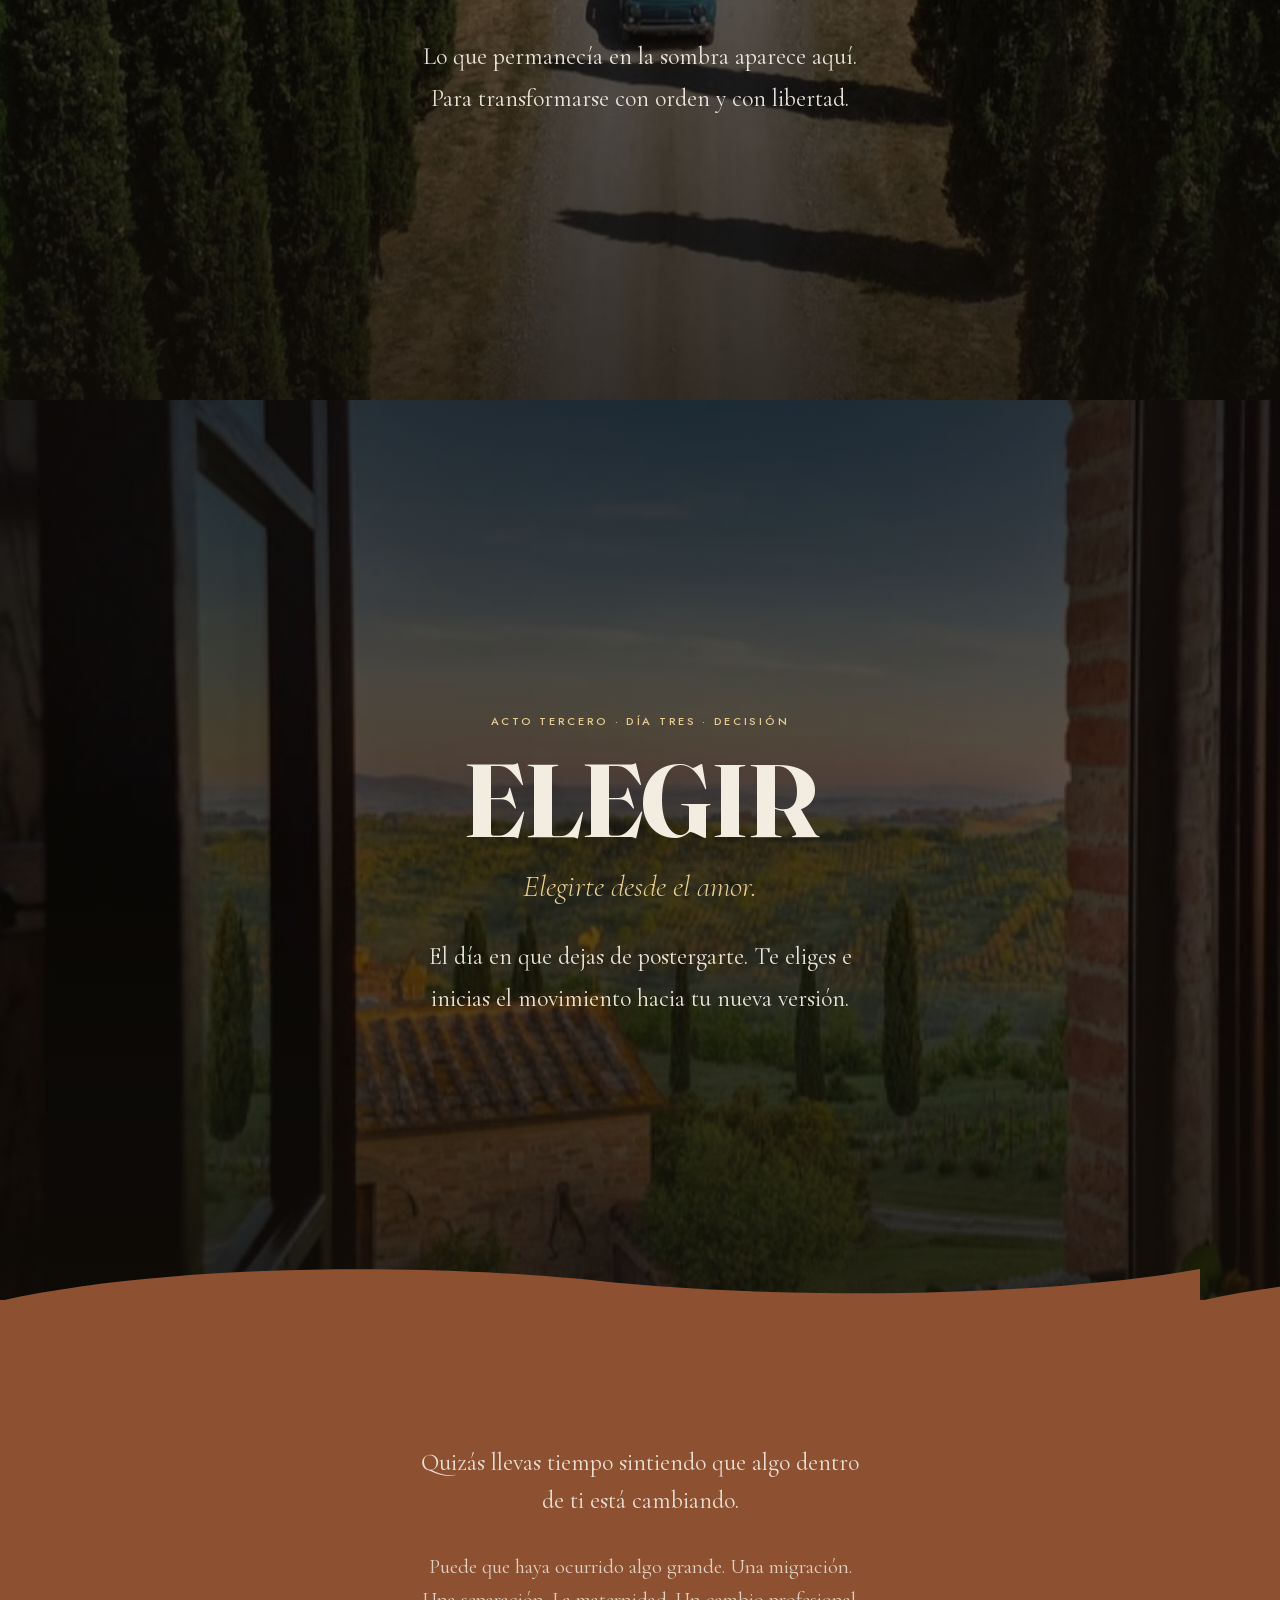
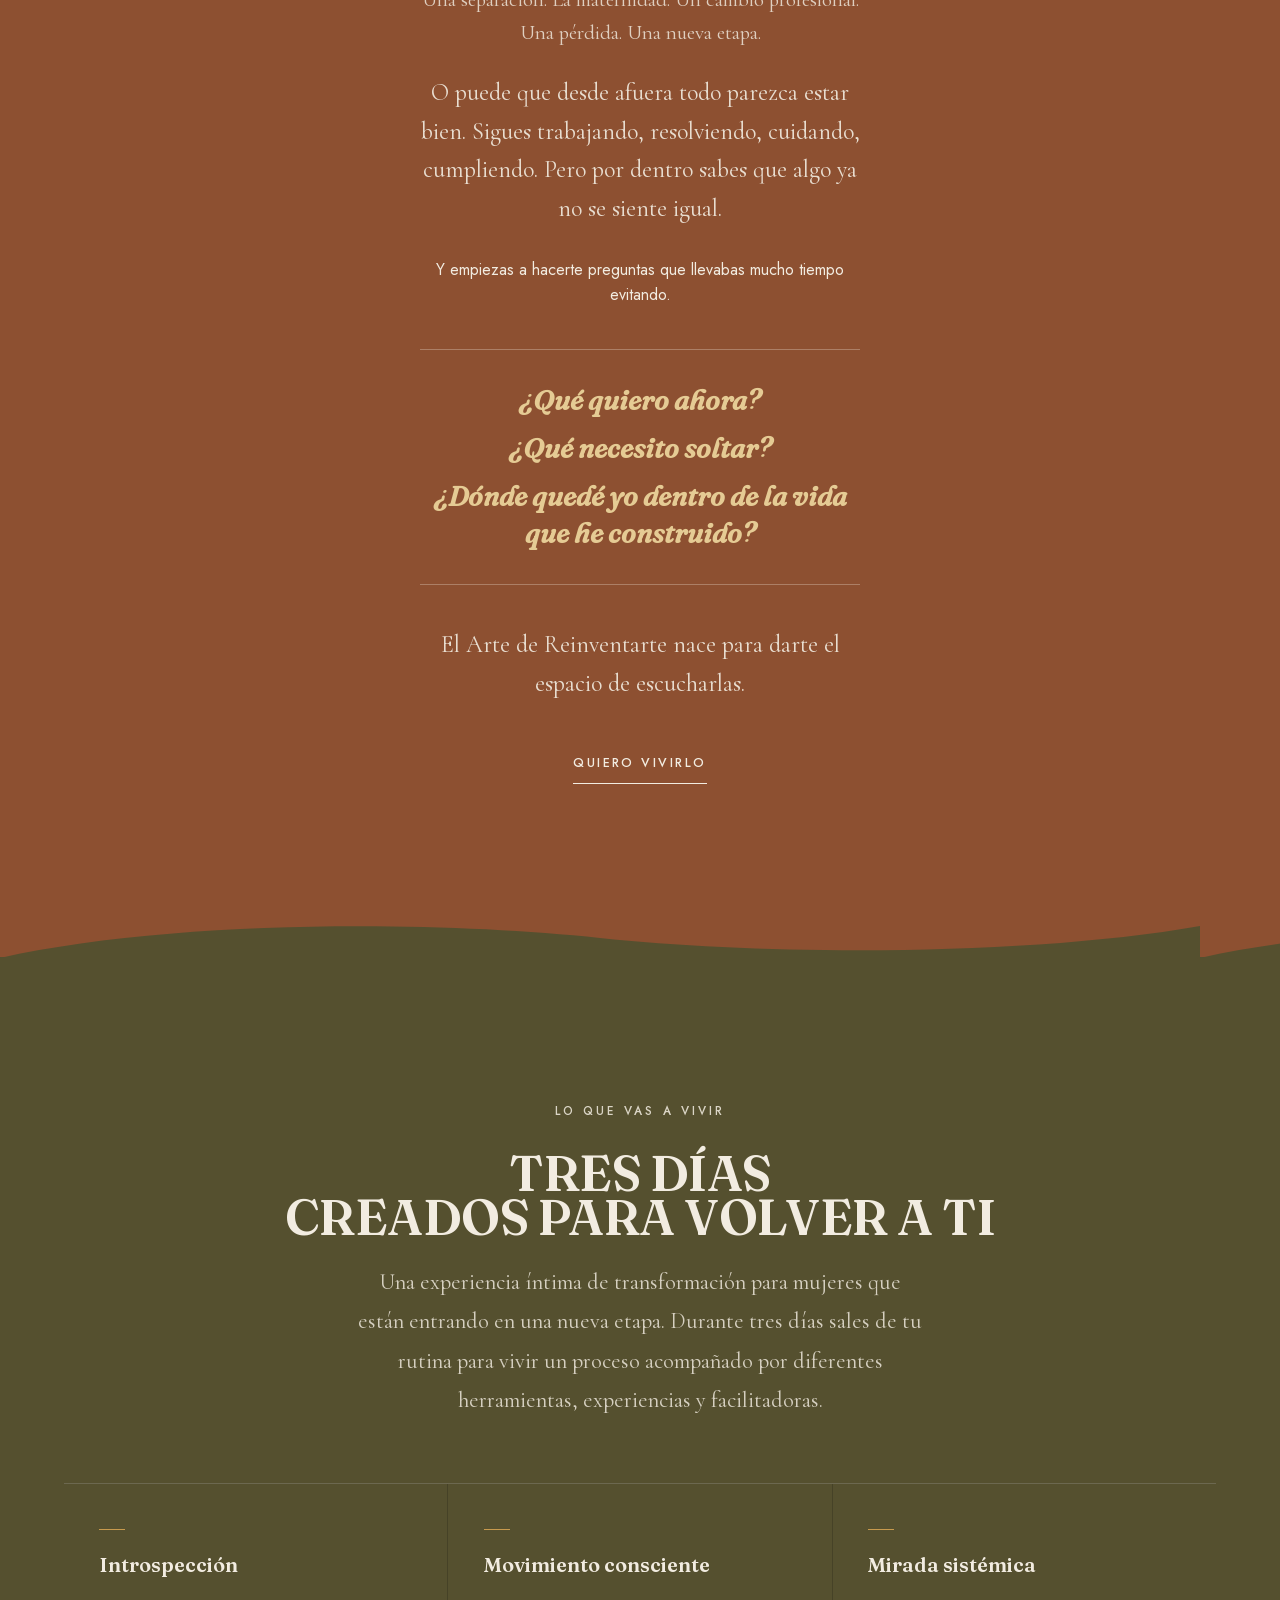
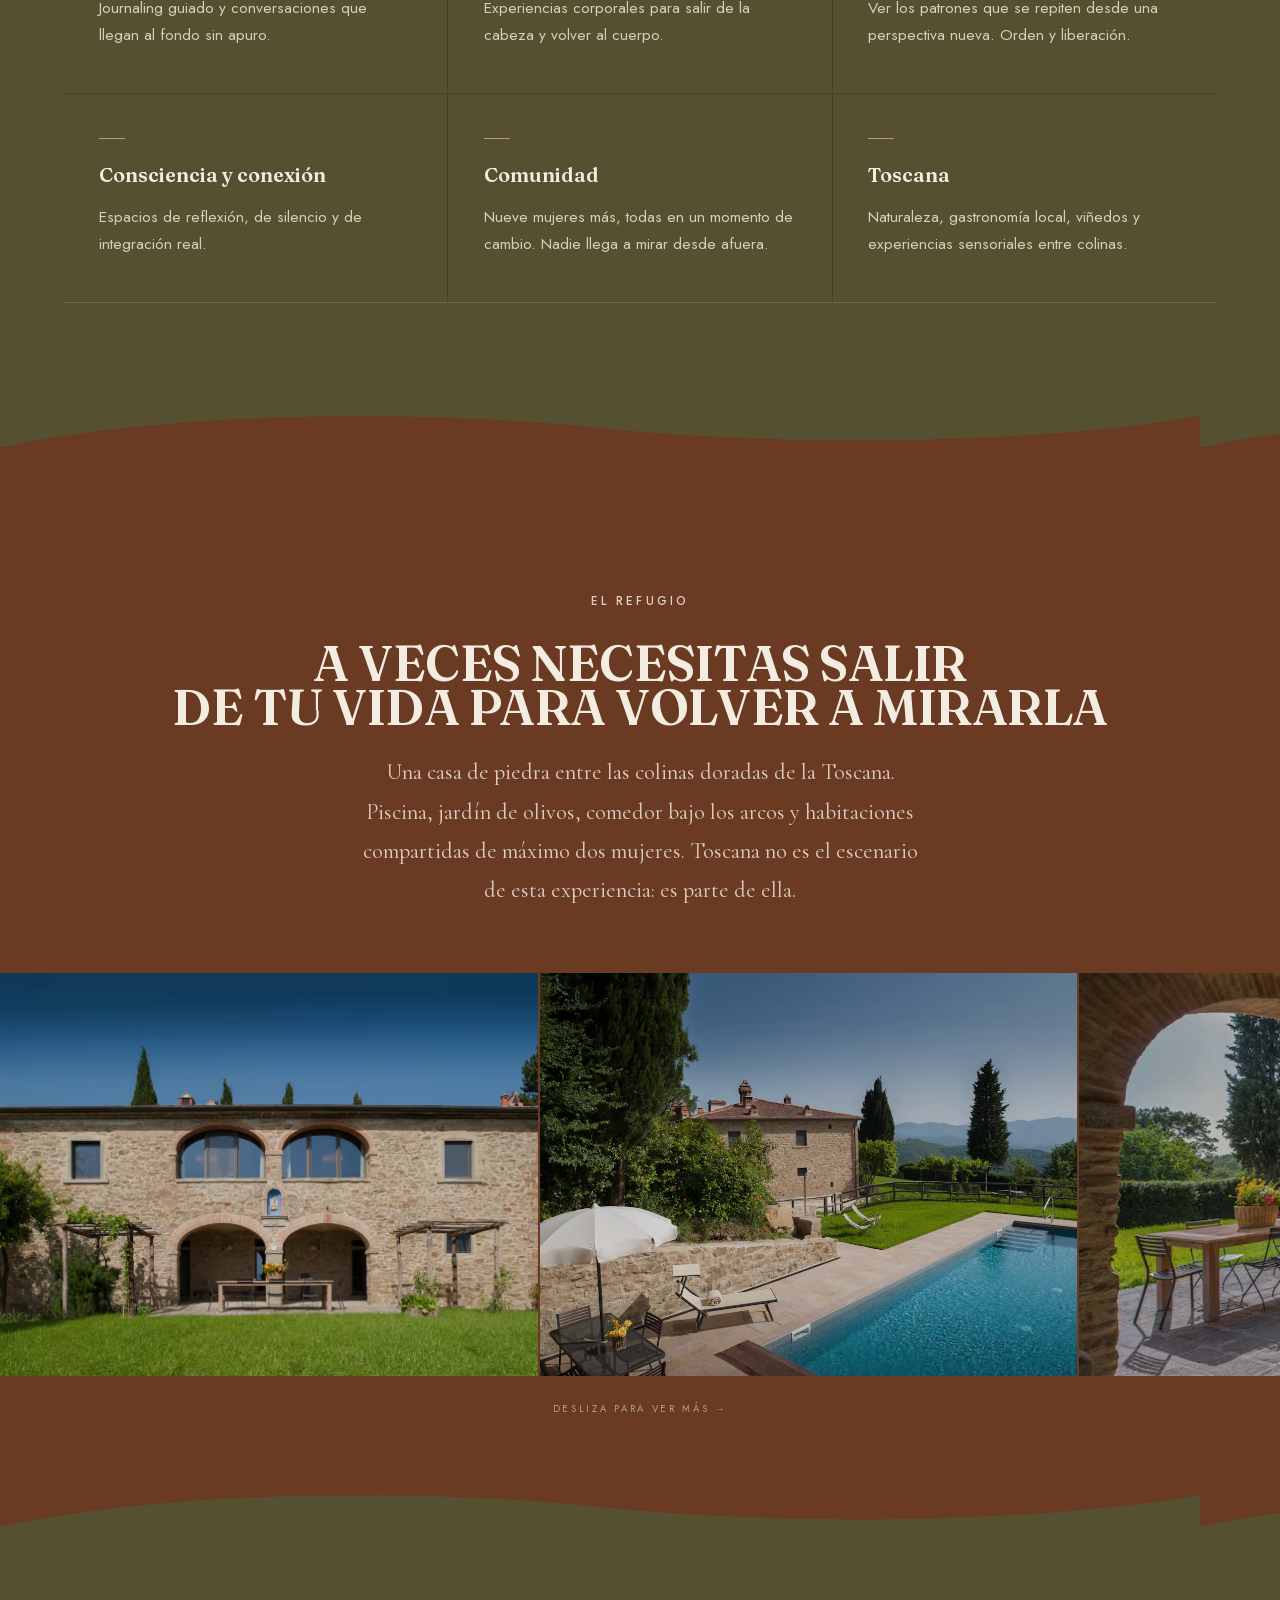
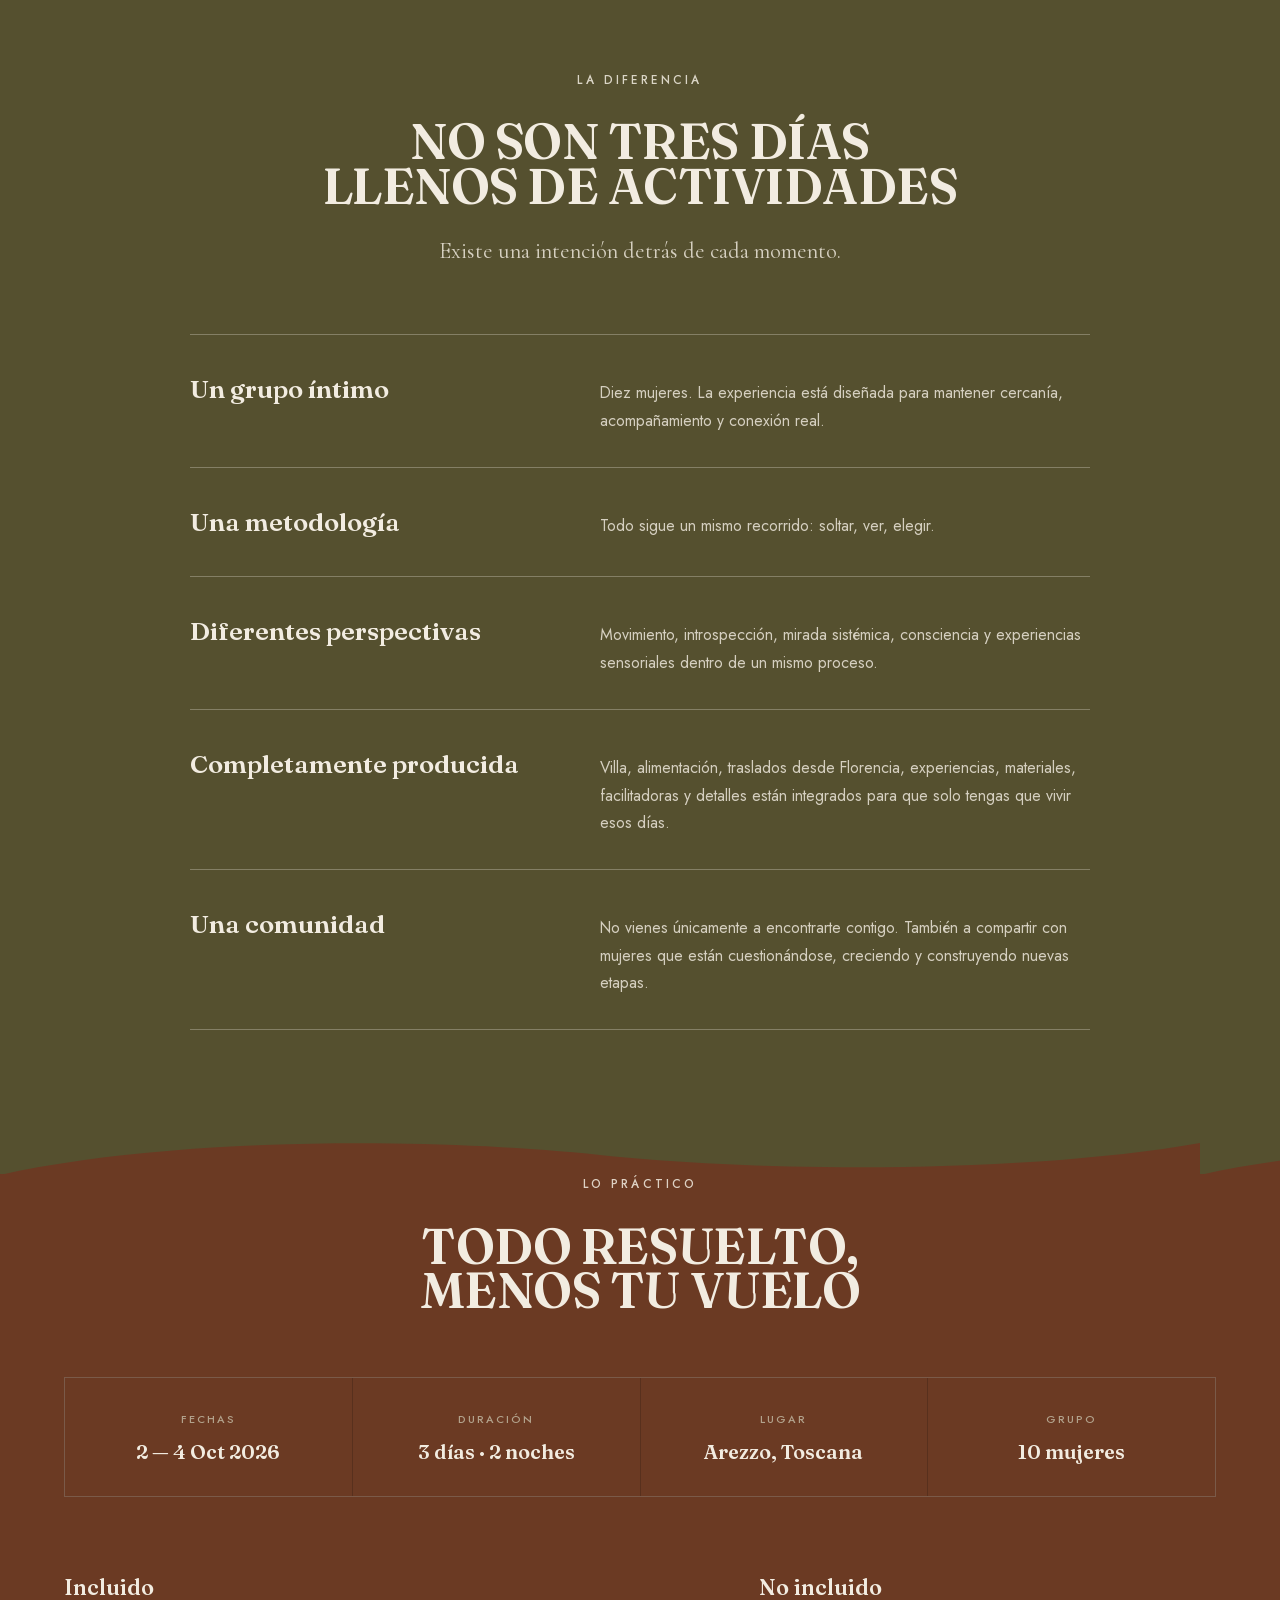
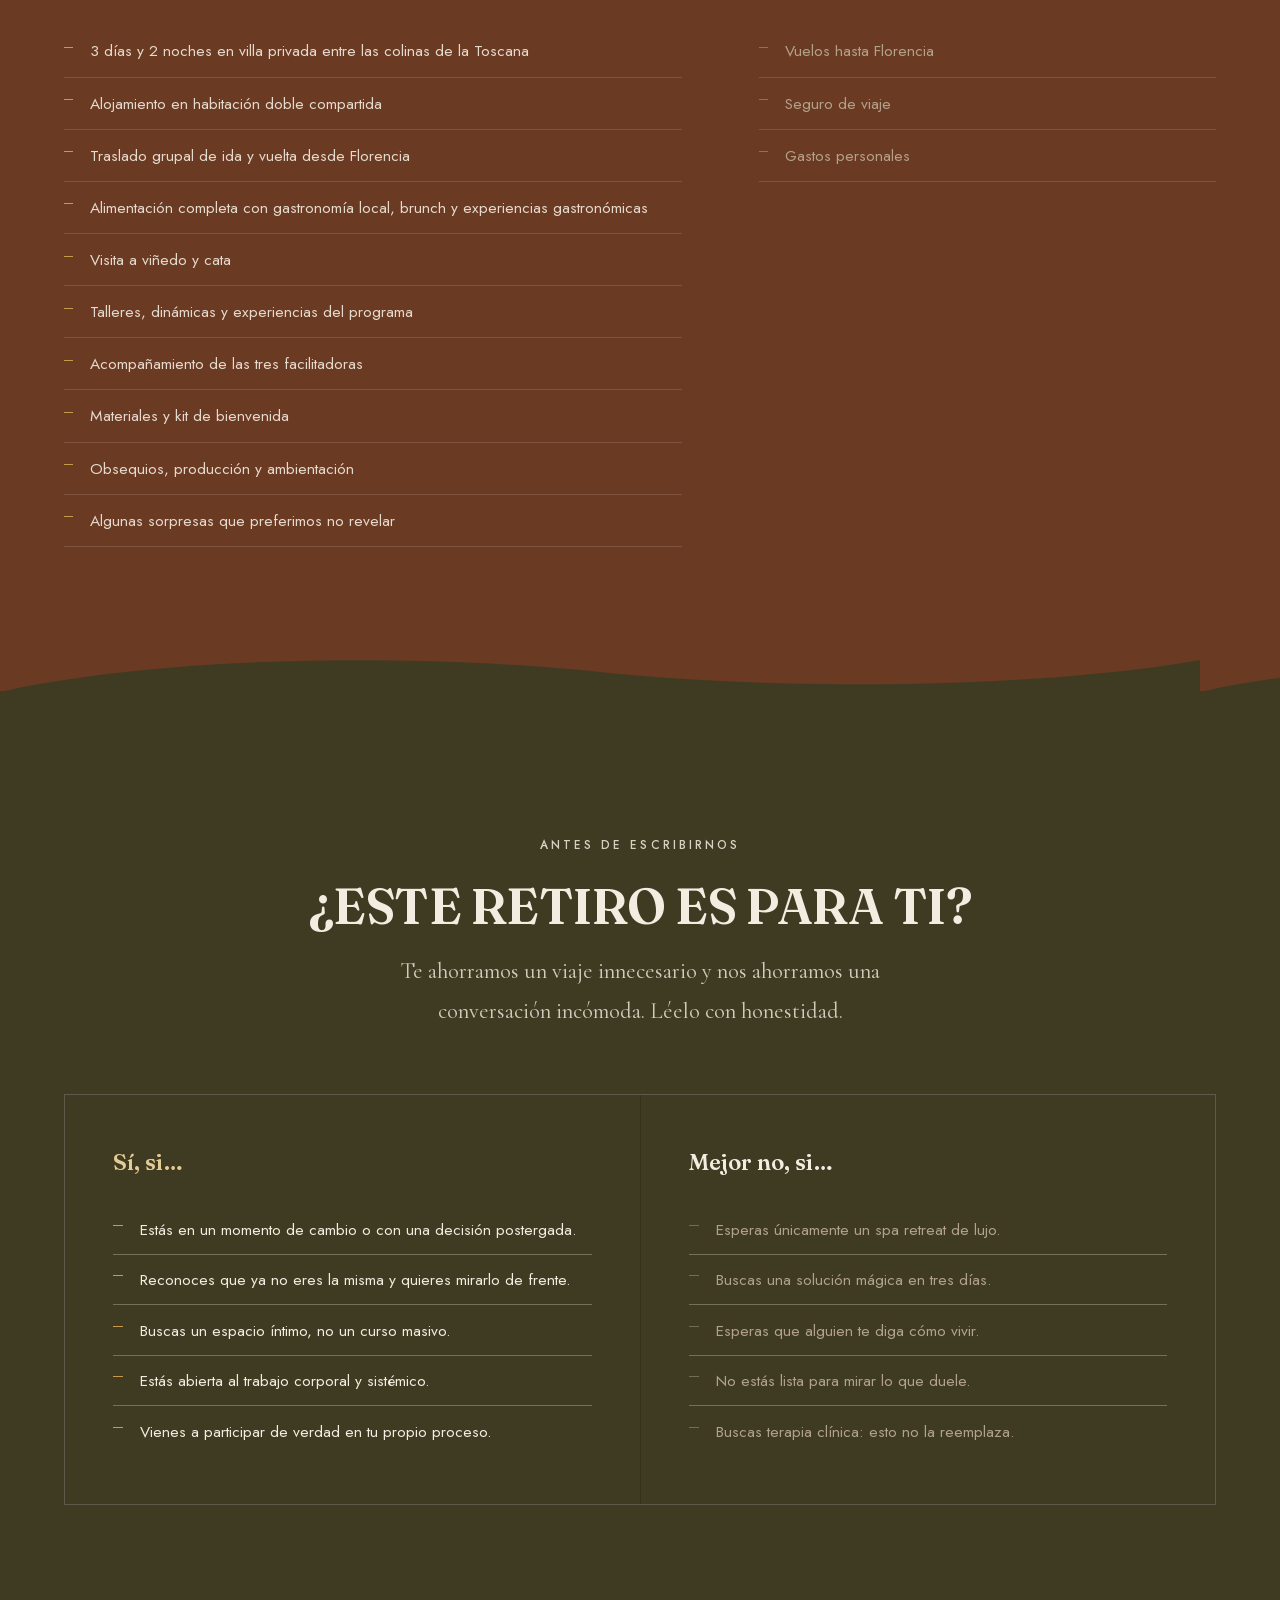
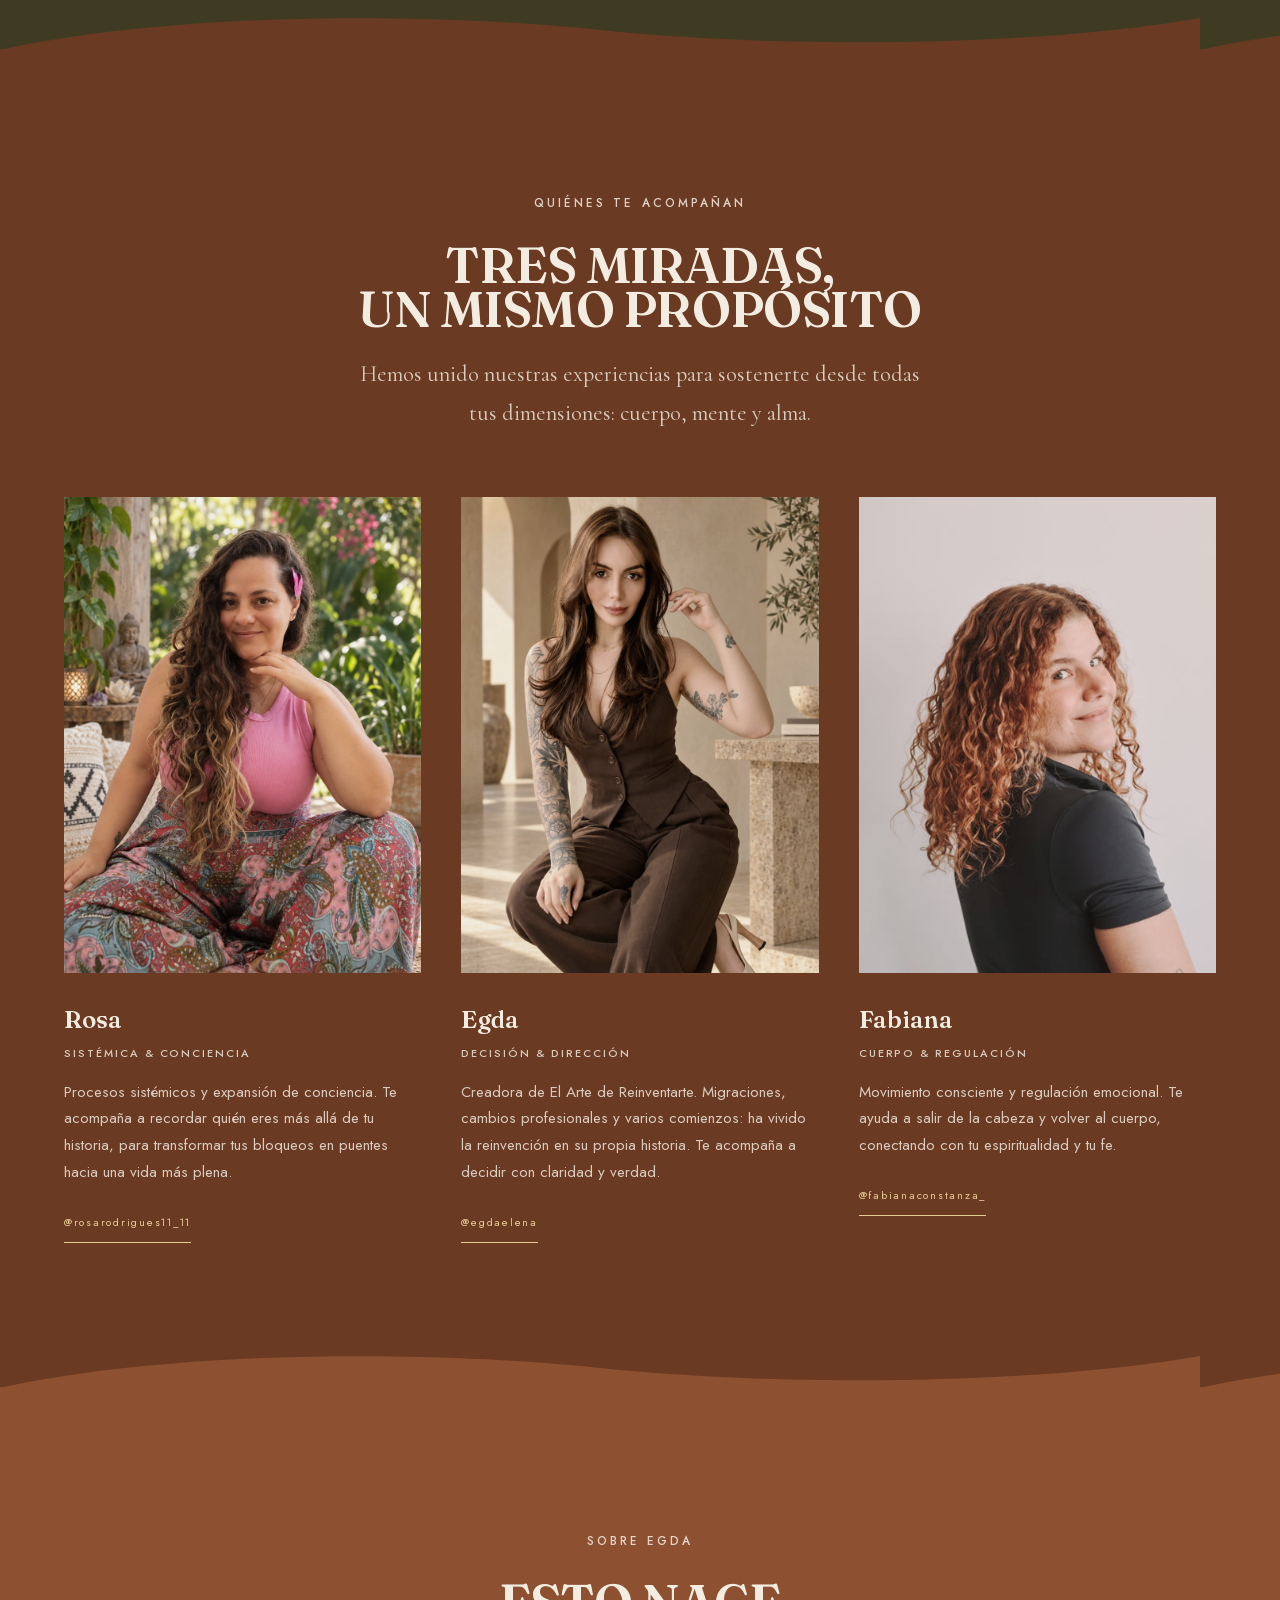
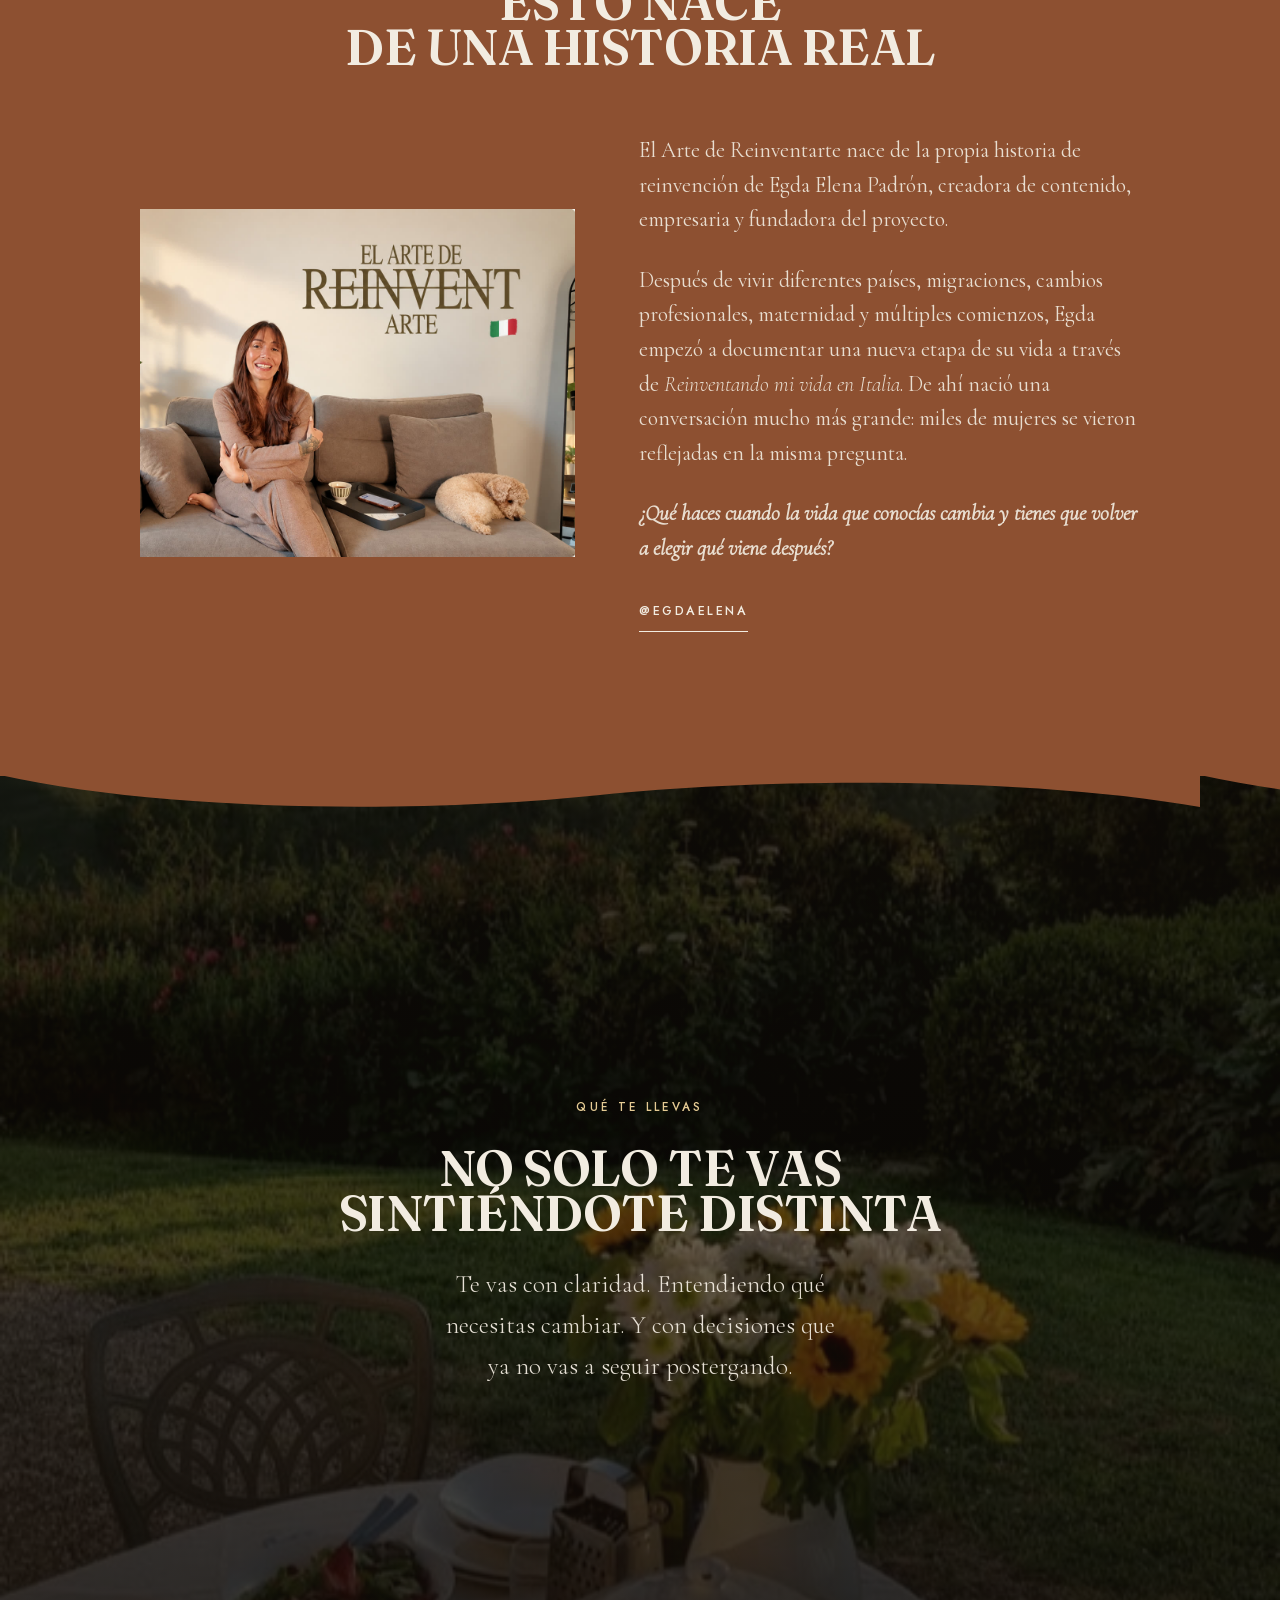
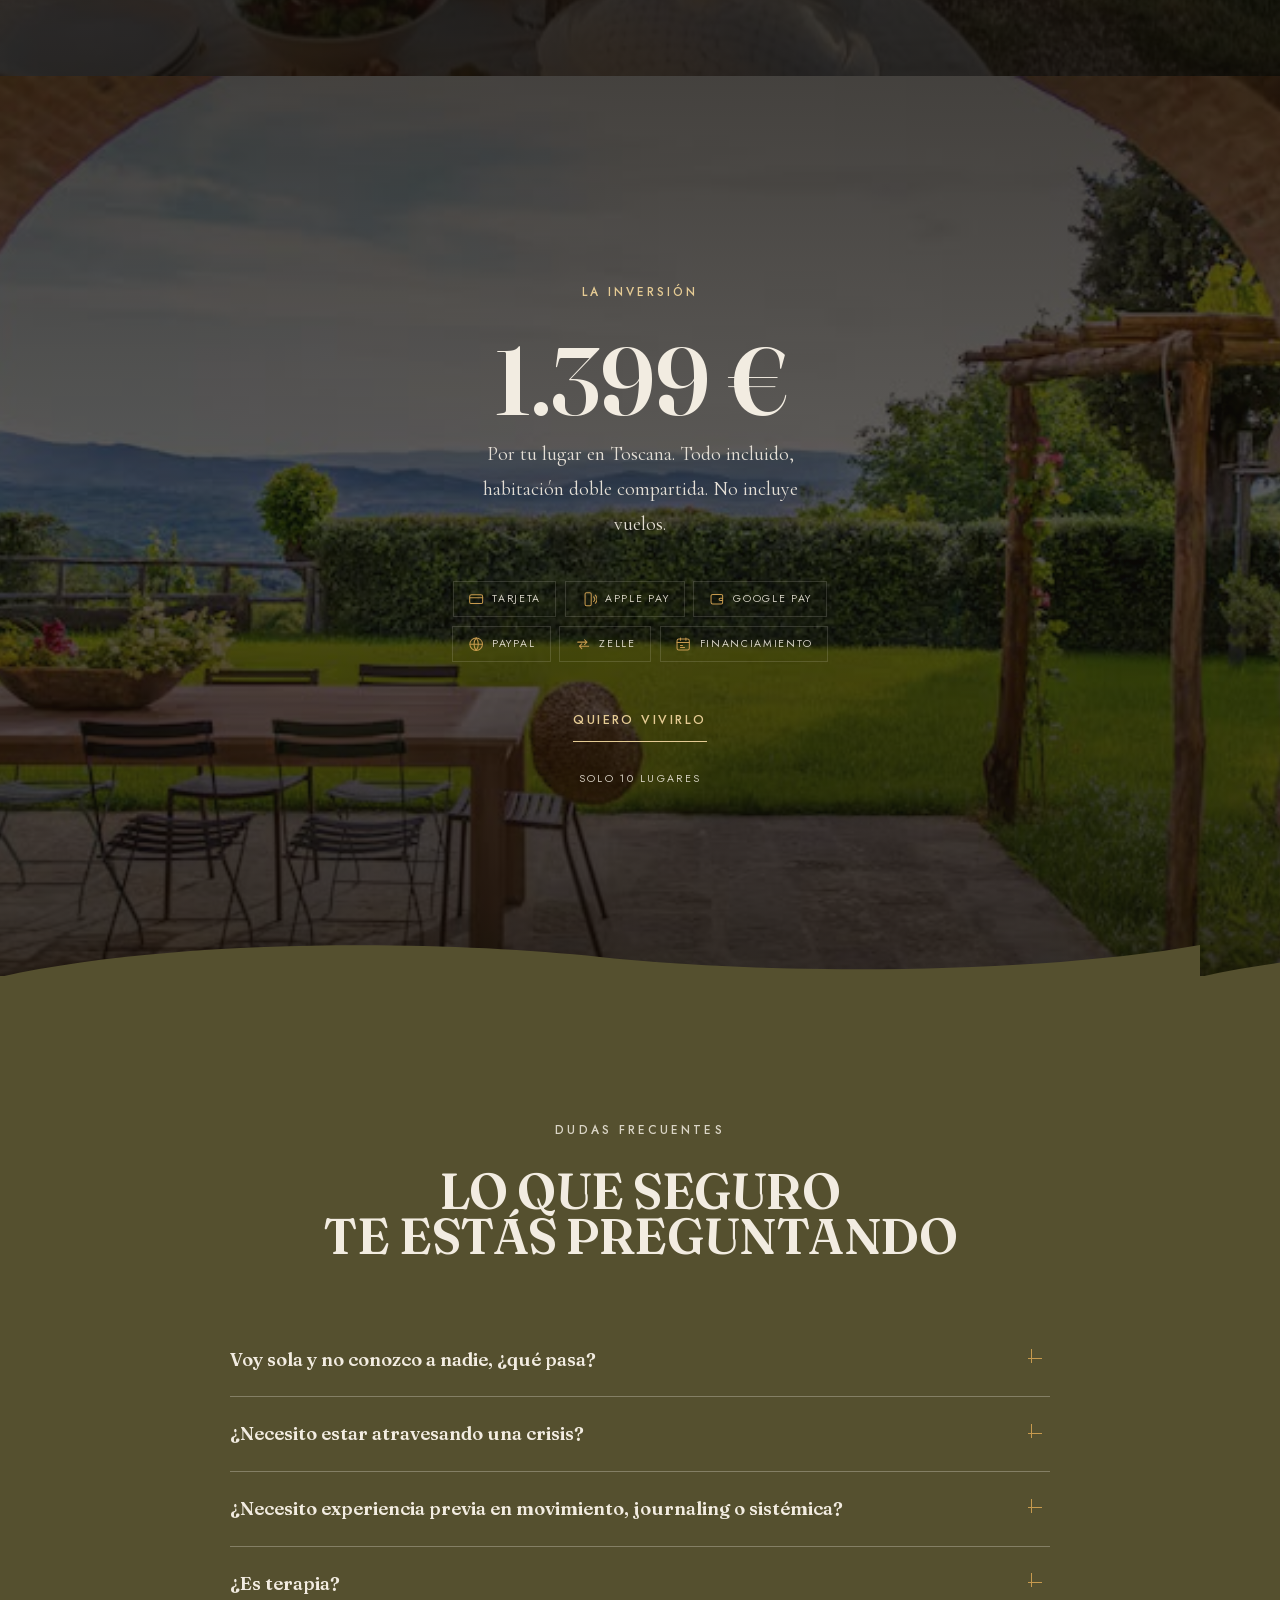
==== commit 69c2e90f: "Todas las uniones entre secciones van en onda Cada seccion en color trae su propia onda arriba, con " ====
--- a/index.html
+++ b/index.html
@@ -342,27 +342,40 @@
 .encolor .campo select option{background:var(--fondo)}
 
 /* ---------- ondas ----------
-   El borde recto entre dos colores es un corte; la onda lo vuelve un paso.
-   Se dibuja del color de la seccion y se apoya sobre la vecina, por eso va
-   fuera de sus limites y sin recortar. */
-.ondas{position:relative}
-.ondas::before,
-.ondas::after{
-  content:'';position:absolute;left:0;right:0;height:42px;pointer-events:none;
-  background-repeat:repeat-x;background-size:1200px 42px;
-}
-.ondas::before{
-  top:-41px;
-  background-image:url("data:image/svg+xml,%3Csvg xmlns='http://www.w3.org/2000/svg' viewBox='0 0 1200 42' preserveAspectRatio='none'%3E%3Cpath d='M0,42 C180,4 420,4 600,23 C780,42 1020,42 1200,14 L1200,42 Z' fill='%238D5031'/%3E%3C/svg%3E");
-}
-.ondas::after{
-  bottom:-41px;
-  background-image:url("data:image/svg+xml,%3Csvg xmlns='http://www.w3.org/2000/svg' viewBox='0 0 1200 42' preserveAspectRatio='none'%3E%3Cpath d='M0,0 C180,38 420,38 600,19 C780,0 1020,0 1200,28 L1200,0 Z' fill='%238D5031'/%3E%3C/svg%3E");
+   Cada seccion en color trae su propia onda arriba, dibujada con su tono y
+   apoyada sobre la vecina: asi toda union entre secciones es una curva y no un
+   corte recto.
+
+   El color no puede ir dentro del SVG —seria un archivo por tono—, asi que el
+   SVG se usa de mascara y el color lo pone background-color leyendo --fondo.
+   Entre dos secciones del mismo tono la onda existe pero no se ve, que es
+   justo lo que queremos donde dos bloques se leen como uno solo. */
+.encolor{position:relative}
+.encolor::before,
+.onda-abajo::after{
+  content:'';position:absolute;left:0;right:0;height:44px;z-index:2;pointer-events:none;
+  background-color:var(--fondo);
+  -webkit-mask-repeat:repeat-x;mask-repeat:repeat-x;
+  -webkit-mask-size:1200px 44px;mask-size:1200px 44px;
+}
+.encolor::before{
+  top:-43px;
+  -webkit-mask-image:var(--onda-arriba);mask-image:var(--onda-arriba);
+}
+.onda-abajo::after{
+  bottom:-43px;
+  -webkit-mask-image:var(--onda-abajo);mask-image:var(--onda-abajo);
+}
+:root{
+  --onda-arriba:url("data:image/svg+xml,%3Csvg xmlns='http://www.w3.org/2000/svg' viewBox='0 0 1200 44' preserveAspectRatio='none'%3E%3Cpath d='M0,44 C170,6 430,6 600,24 C770,42 1030,42 1200,12 L1200,44 Z' fill='%23000'/%3E%3C/svg%3E");
+  --onda-abajo:url("data:image/svg+xml,%3Csvg xmlns='http://www.w3.org/2000/svg' viewBox='0 0 1200 44' preserveAspectRatio='none'%3E%3Cpath d='M0,0 C170,38 430,38 600,20 C770,2 1030,2 1200,32 L1200,0 Z' fill='%23000'/%3E%3C/svg%3E");
 }
 @media(max-width:620px){
-  .ondas::before,.ondas::after{height:26px;background-size:600px 26px}
-  .ondas::before{top:-25px}
-  .ondas::after{bottom:-25px}
+  /* En movil la curva se achata: a 44px de alto sobre 390 de ancho el gesto se
+     vuelve una ola de dibujos animados. */
+  .encolor::before,.onda-abajo::after{height:24px;-webkit-mask-size:620px 24px;mask-size:620px 24px}
+  .encolor::before{top:-23px}
+  .onda-abajo::after{bottom:-23px}
 }
 
 /* ---------- identificacion ---------- */
@@ -707,7 +720,7 @@
 </header>
 
 <!-- ===== EL ESPEJO ===== -->
-<section class="calma encolor verde-hondo">
+<section class="calma encolor verde-hondo onda-abajo">
   <div class="wrap centro estrecho frases">
     <p class="rv">Has construido una vida que &#8220;funciona&#8221;. Cumples, resuelves, avanzas.</p>
     <p class="rv d1">pero hace tiempo que ya no te representa.</p>
@@ -970,7 +983,7 @@
 </section>
 
 <!-- ===== SOBRE EGDA ===== -->
-<section class="seccion encolor ladrillo ondas">
+<section class="seccion encolor ladrillo onda-abajo">
   <div class="wrap">
     <div class="cabecera">
       <p class="kicker rv">Sobre Egda</p>
@@ -1067,7 +1080,7 @@
 <!-- ===== APLICACIÓN ===== -->
 <!-- El envio va por fetch en JSON al webhook de Activepieces (data-endpoint).
      El atributo action queda como respaldo semantico; el JS siempre lo intercepta. -->
-<section class="seccion encolor ladrillo-hondo" id="comunidad">
+<section class="seccion encolor ladrillo-hondo onda-abajo" id="comunidad">
   <div class="wrap">
     <div class="cabecera">
       <p class="kicker rv">Comunidad de interés</p>
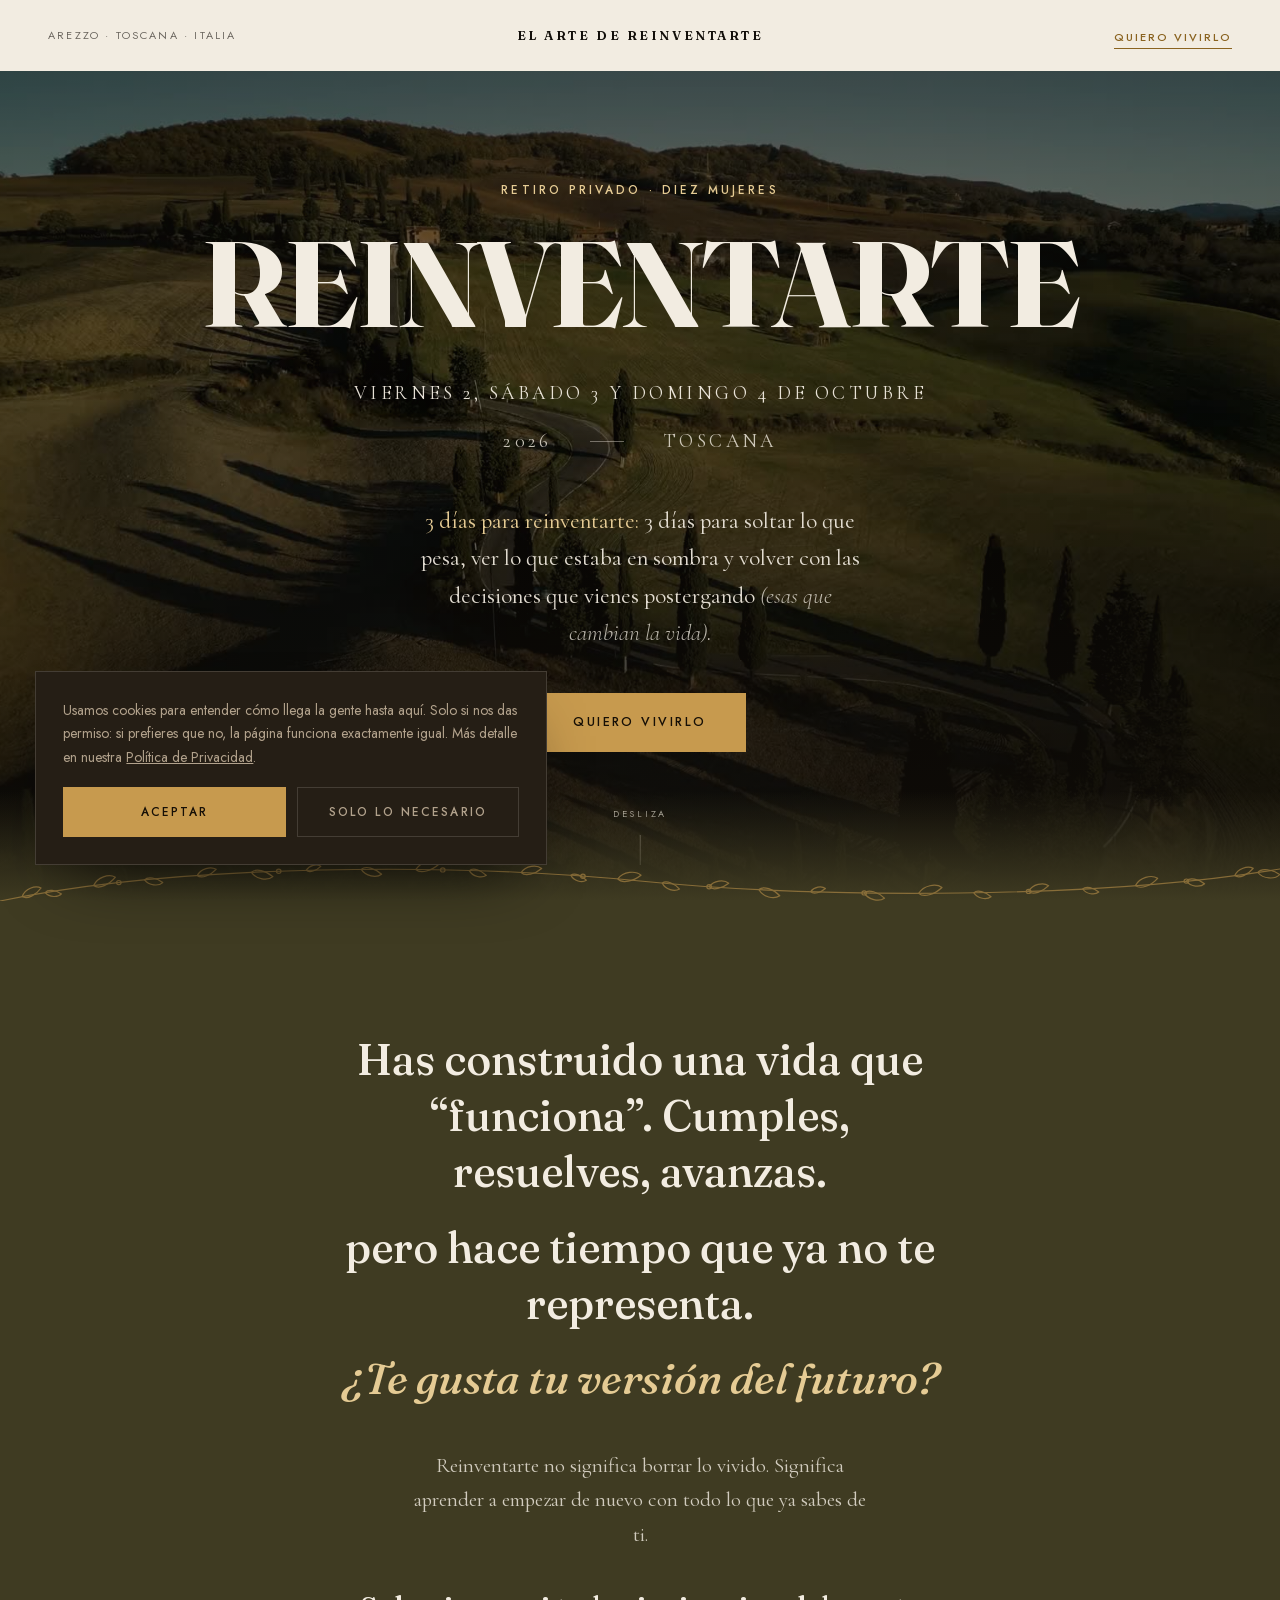
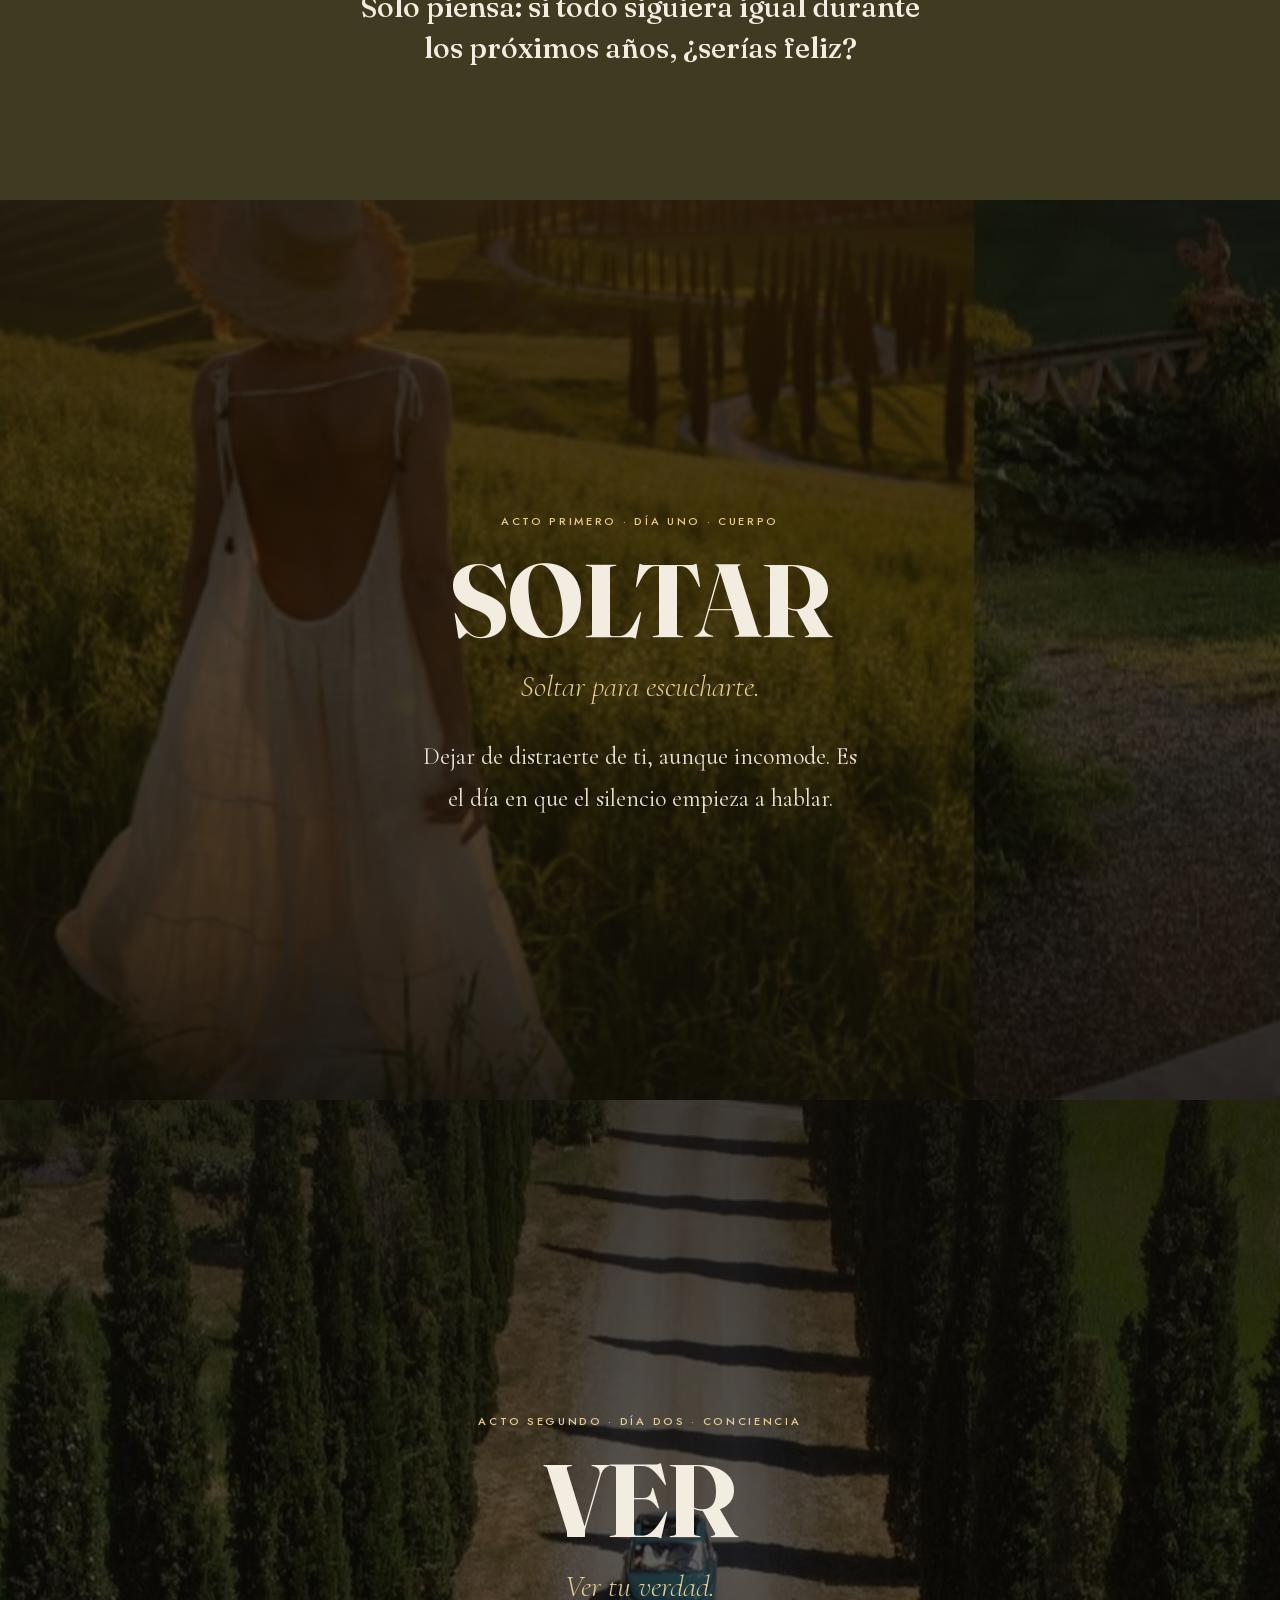
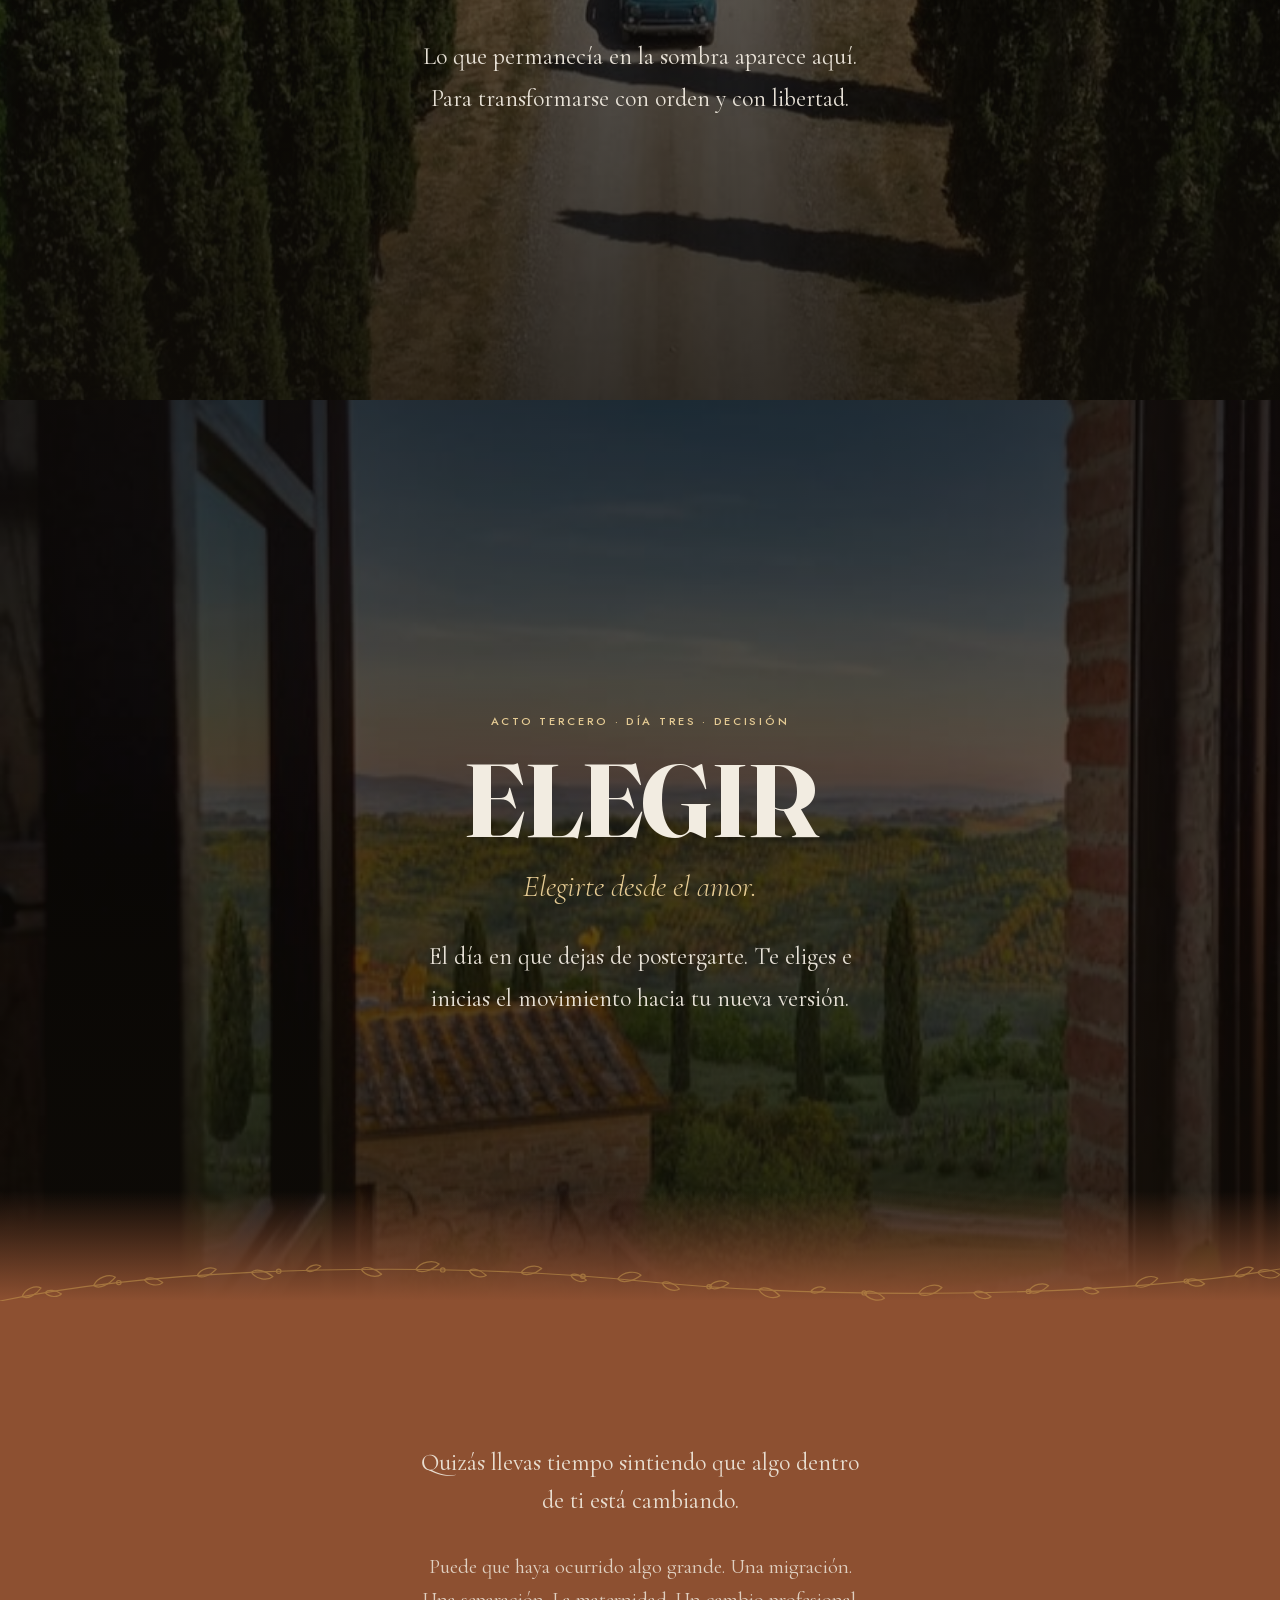
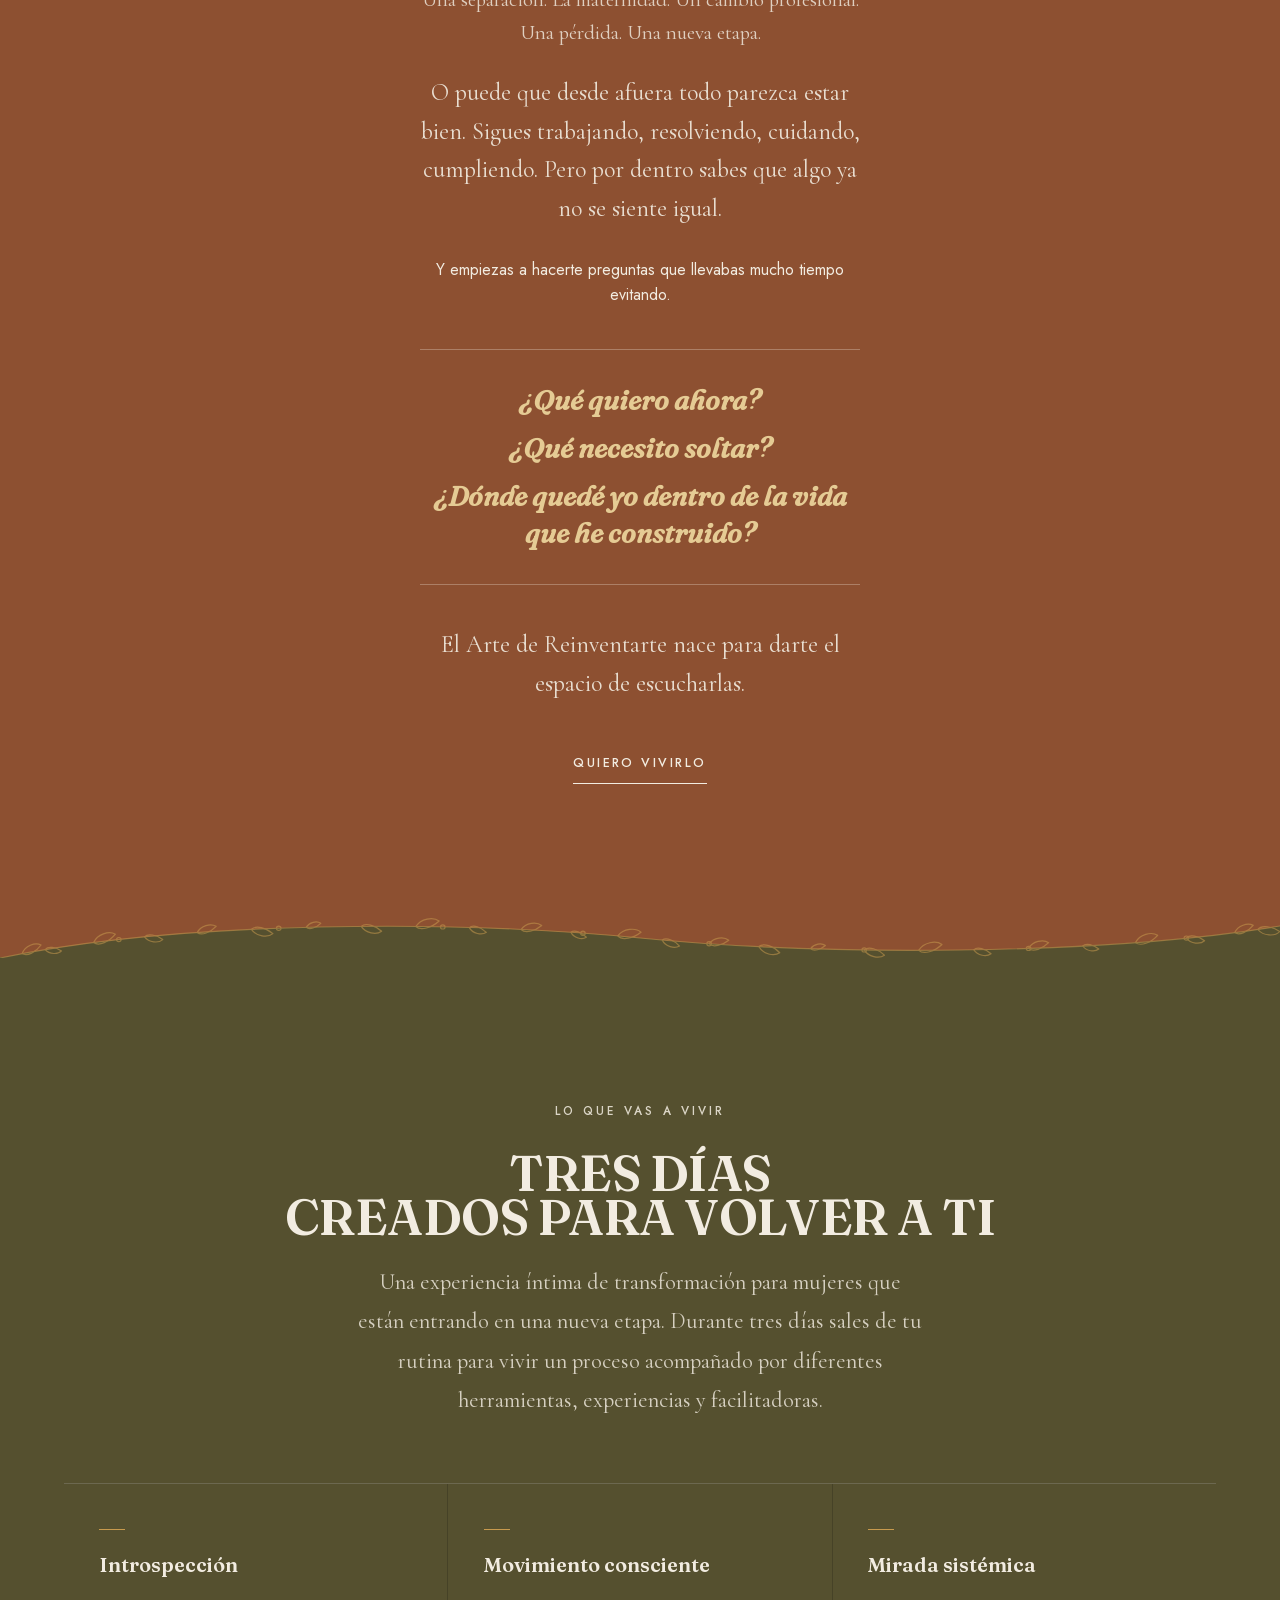
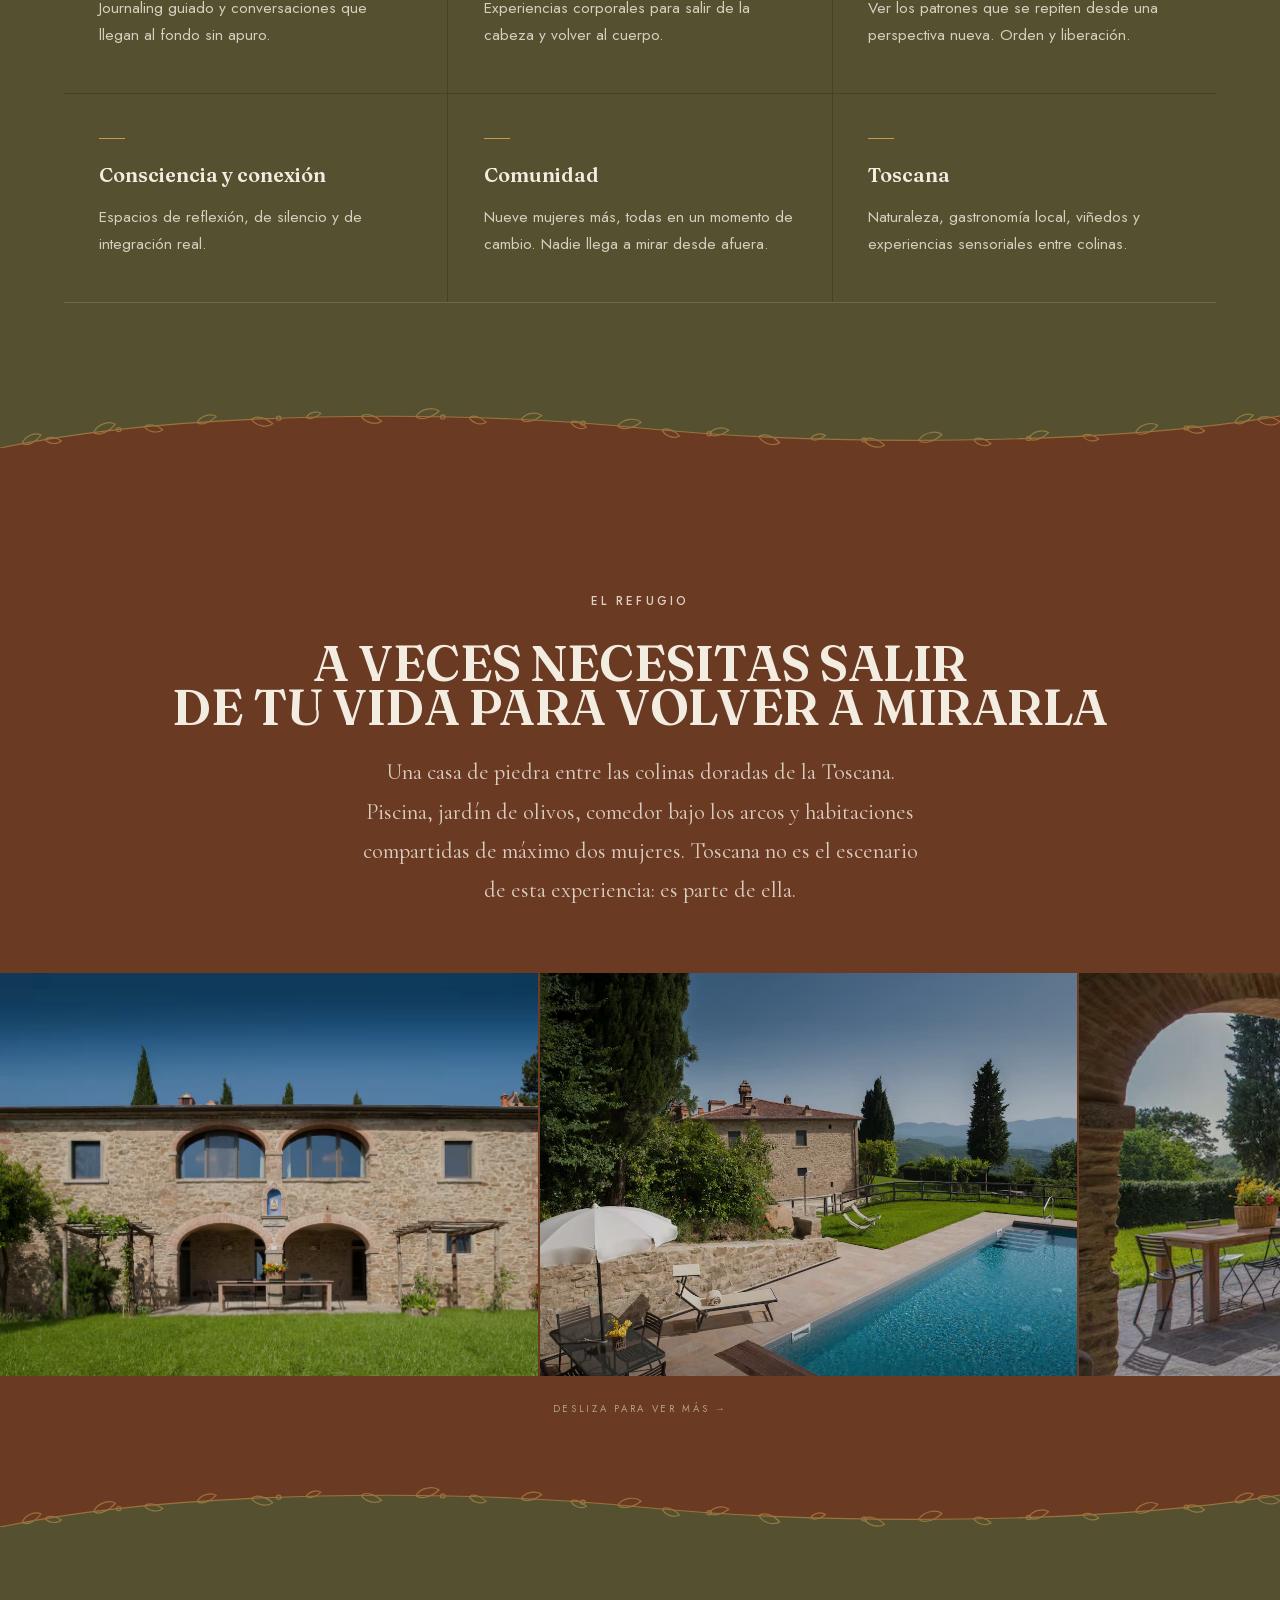
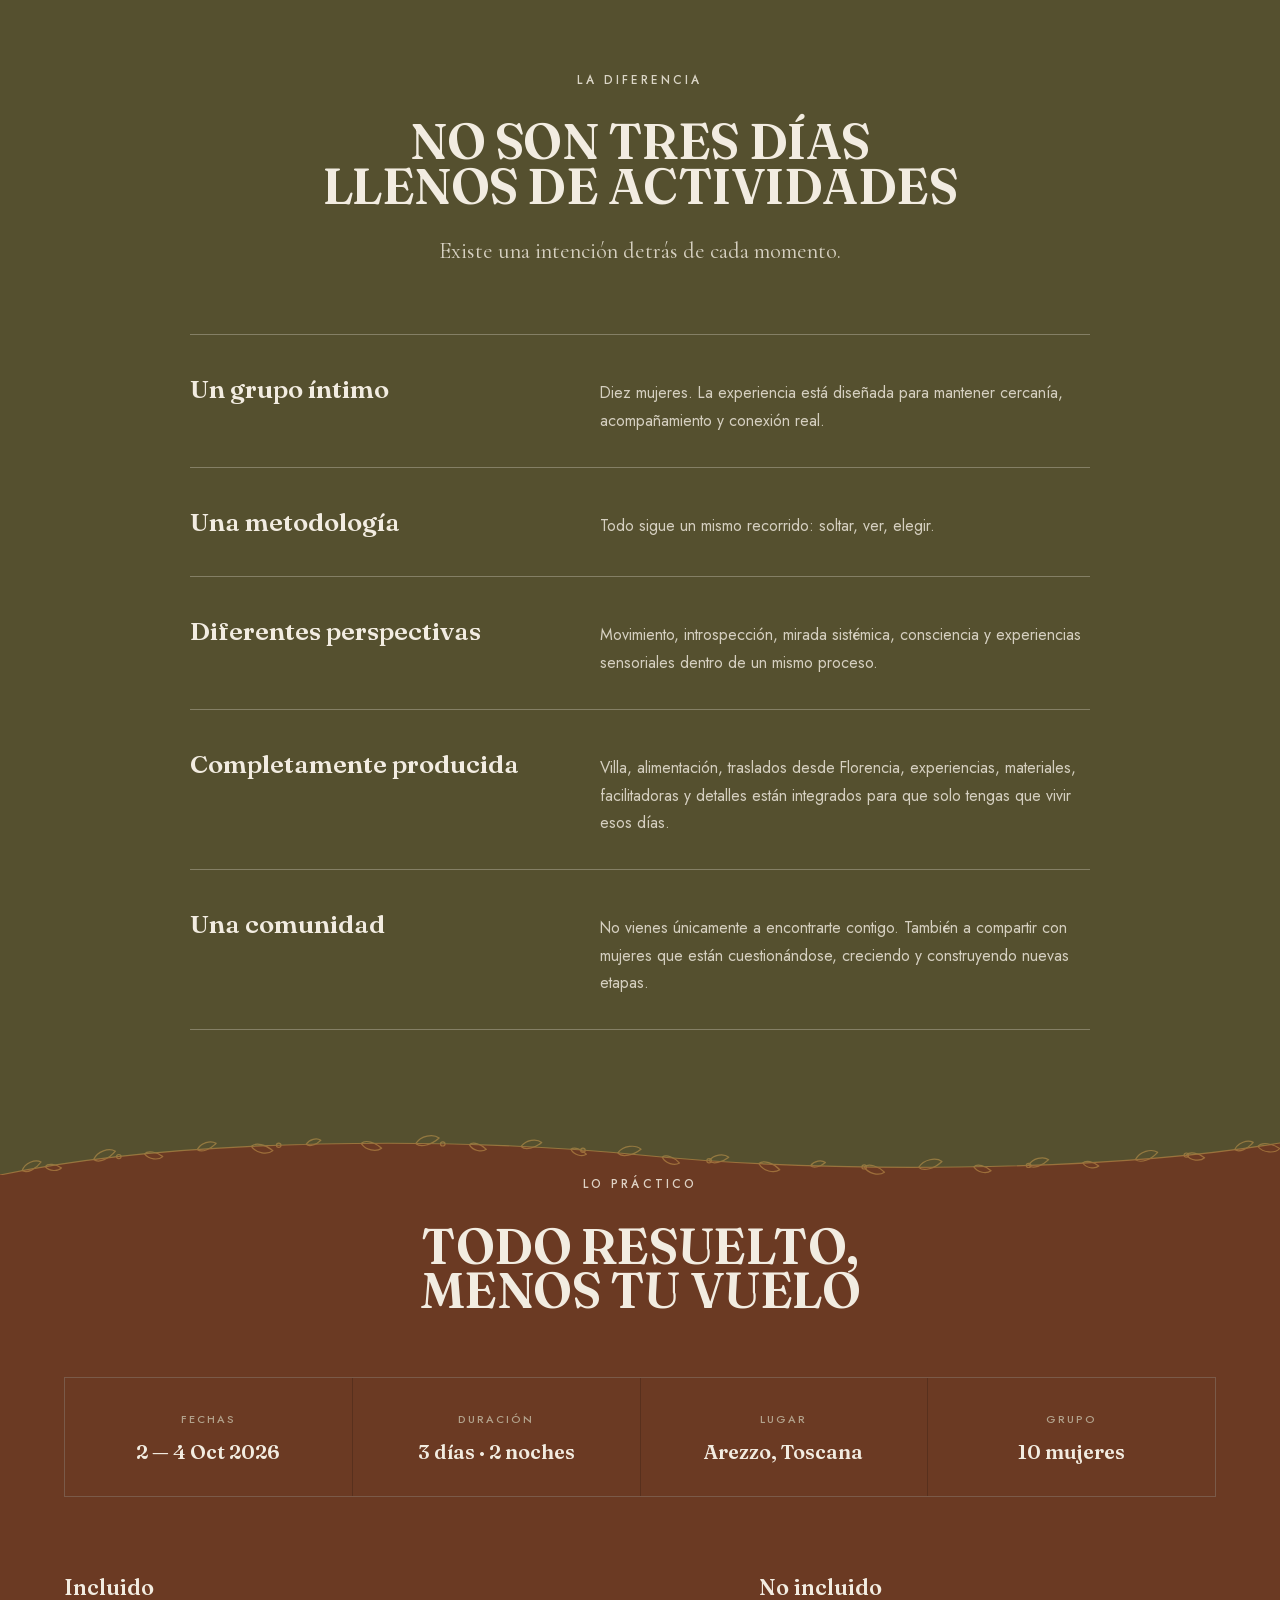
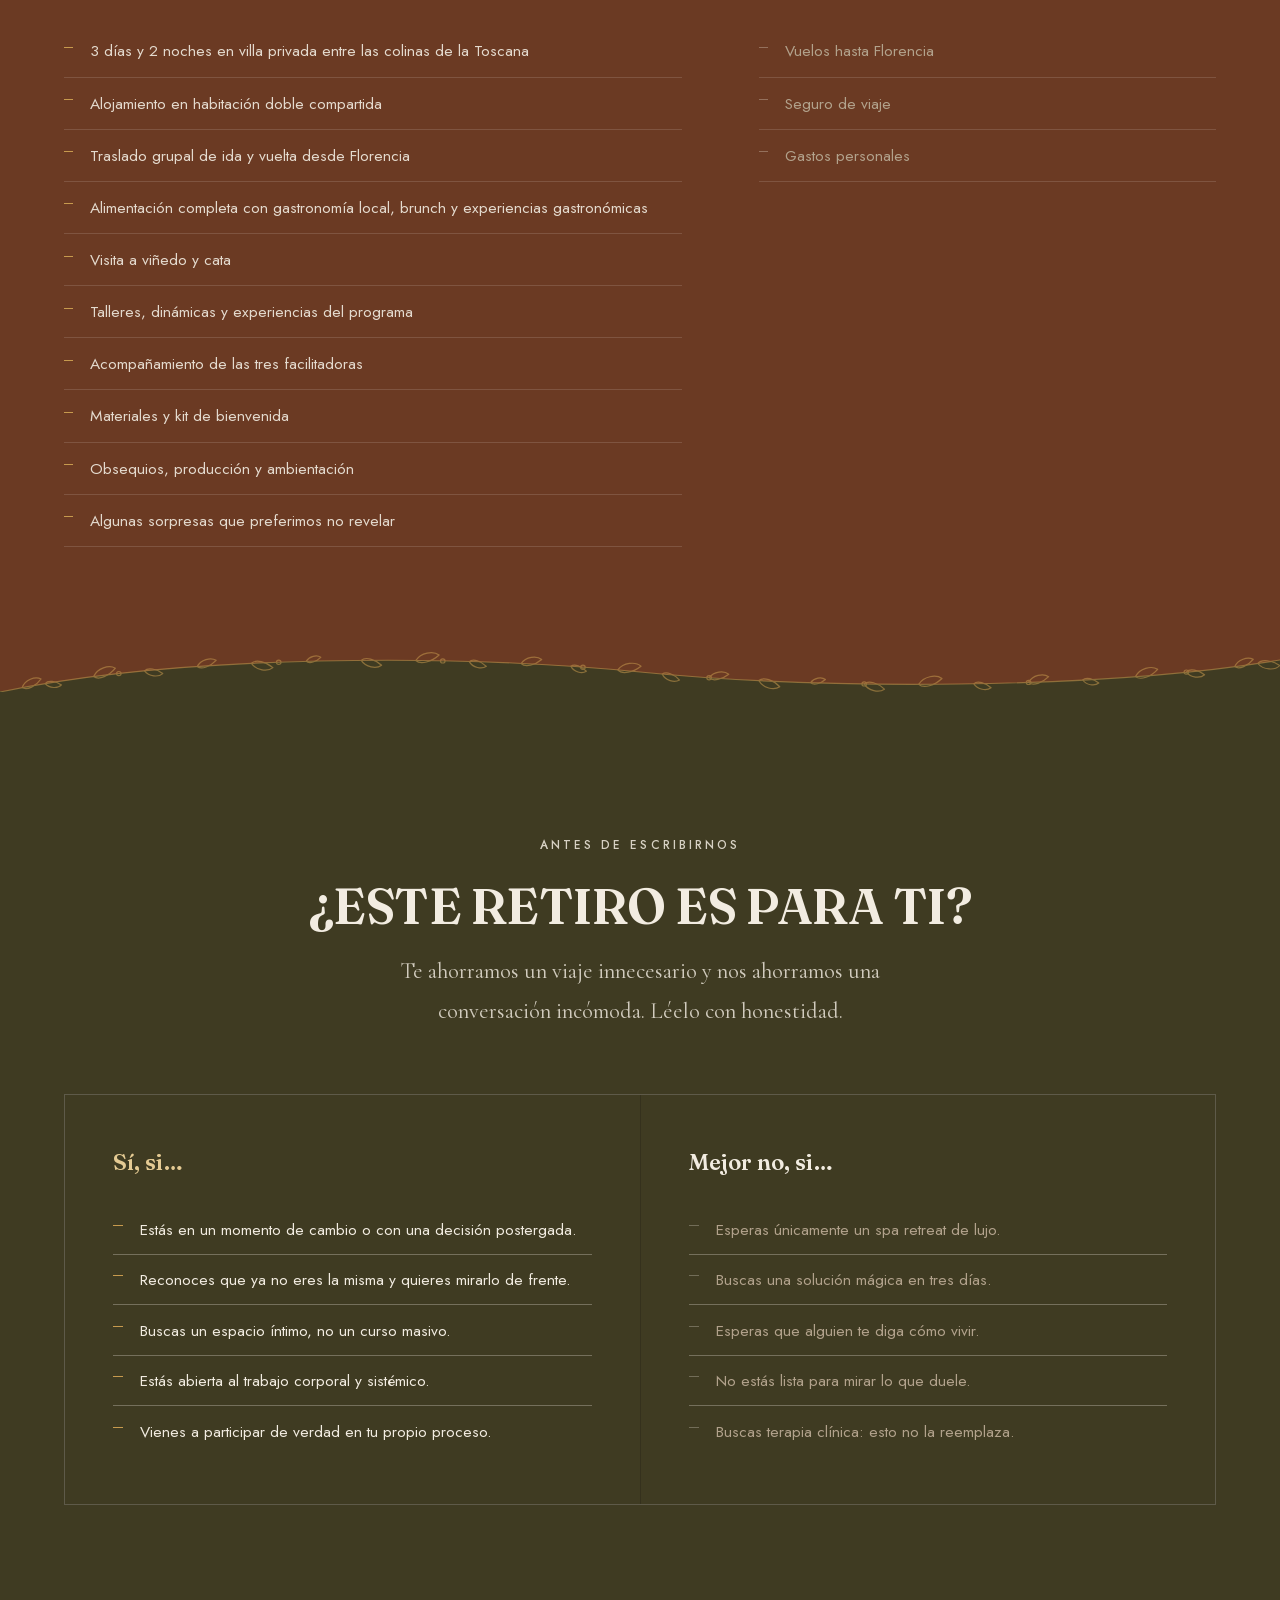
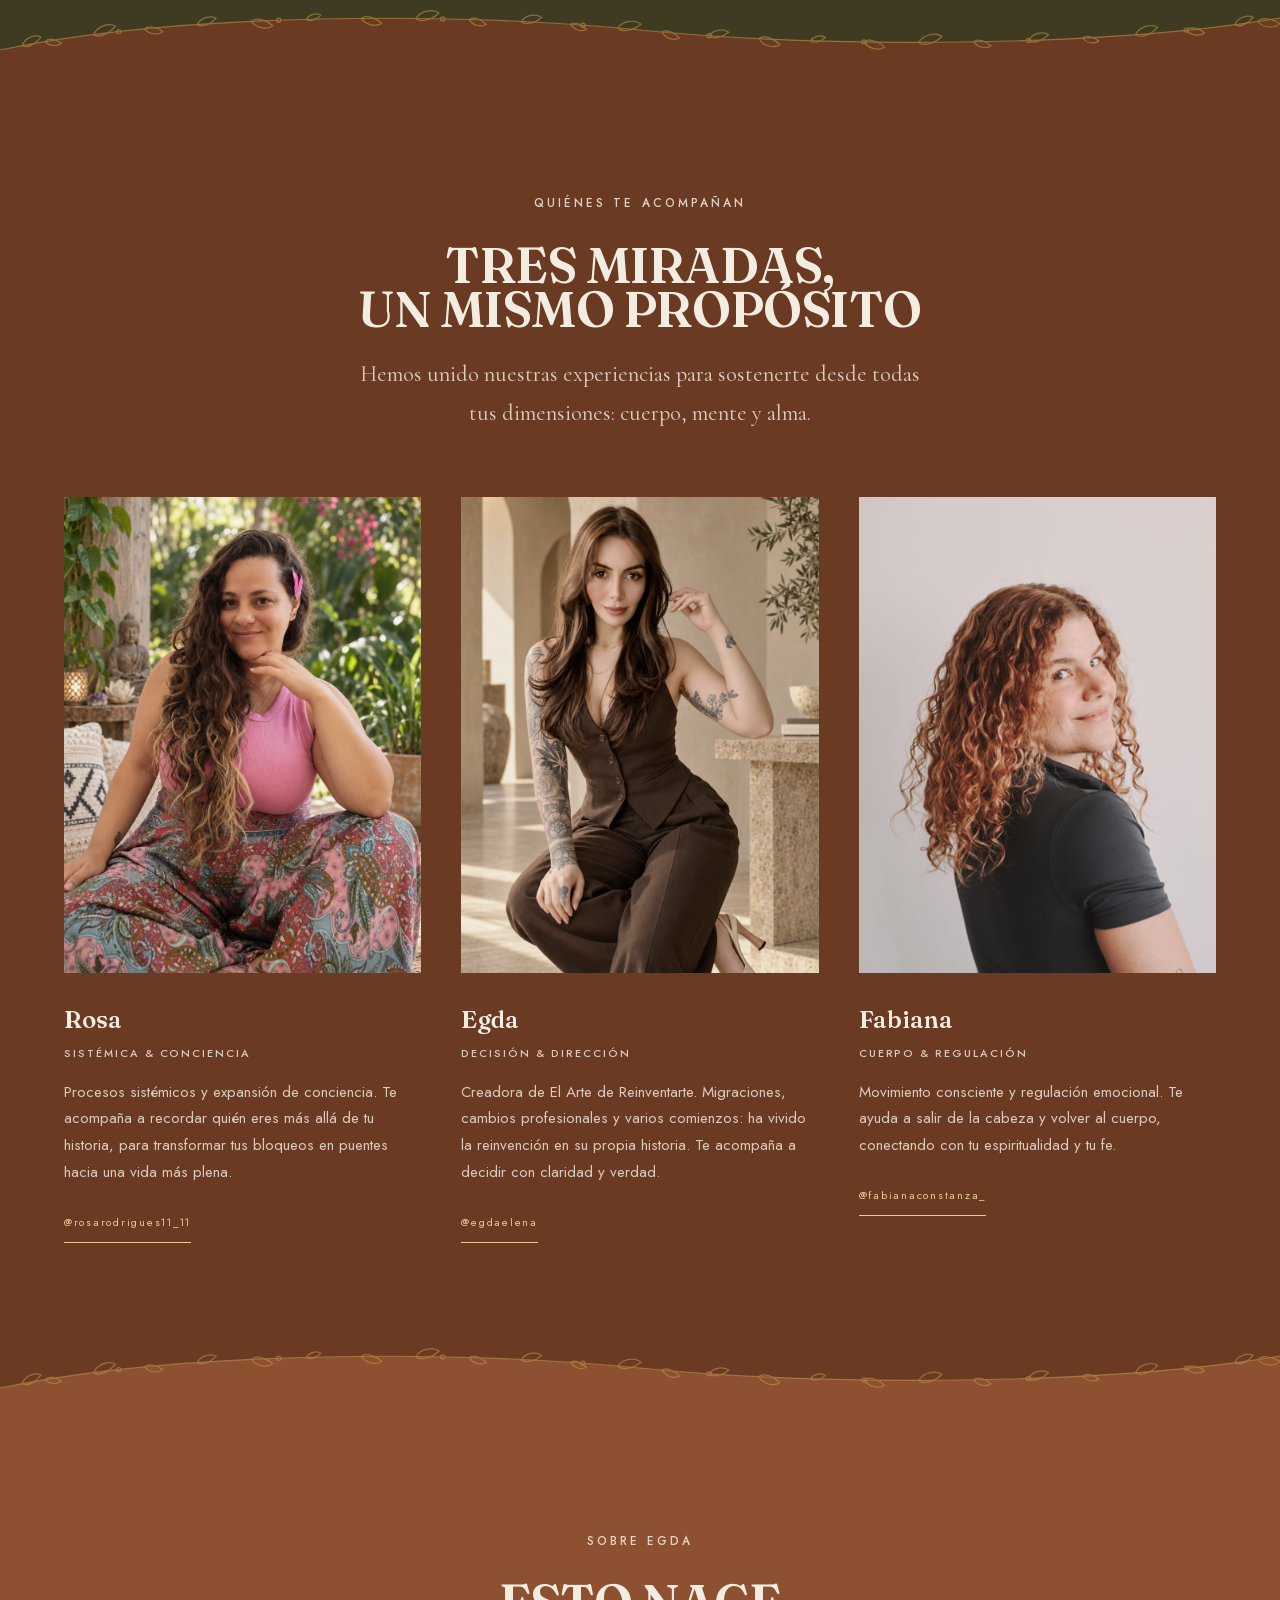
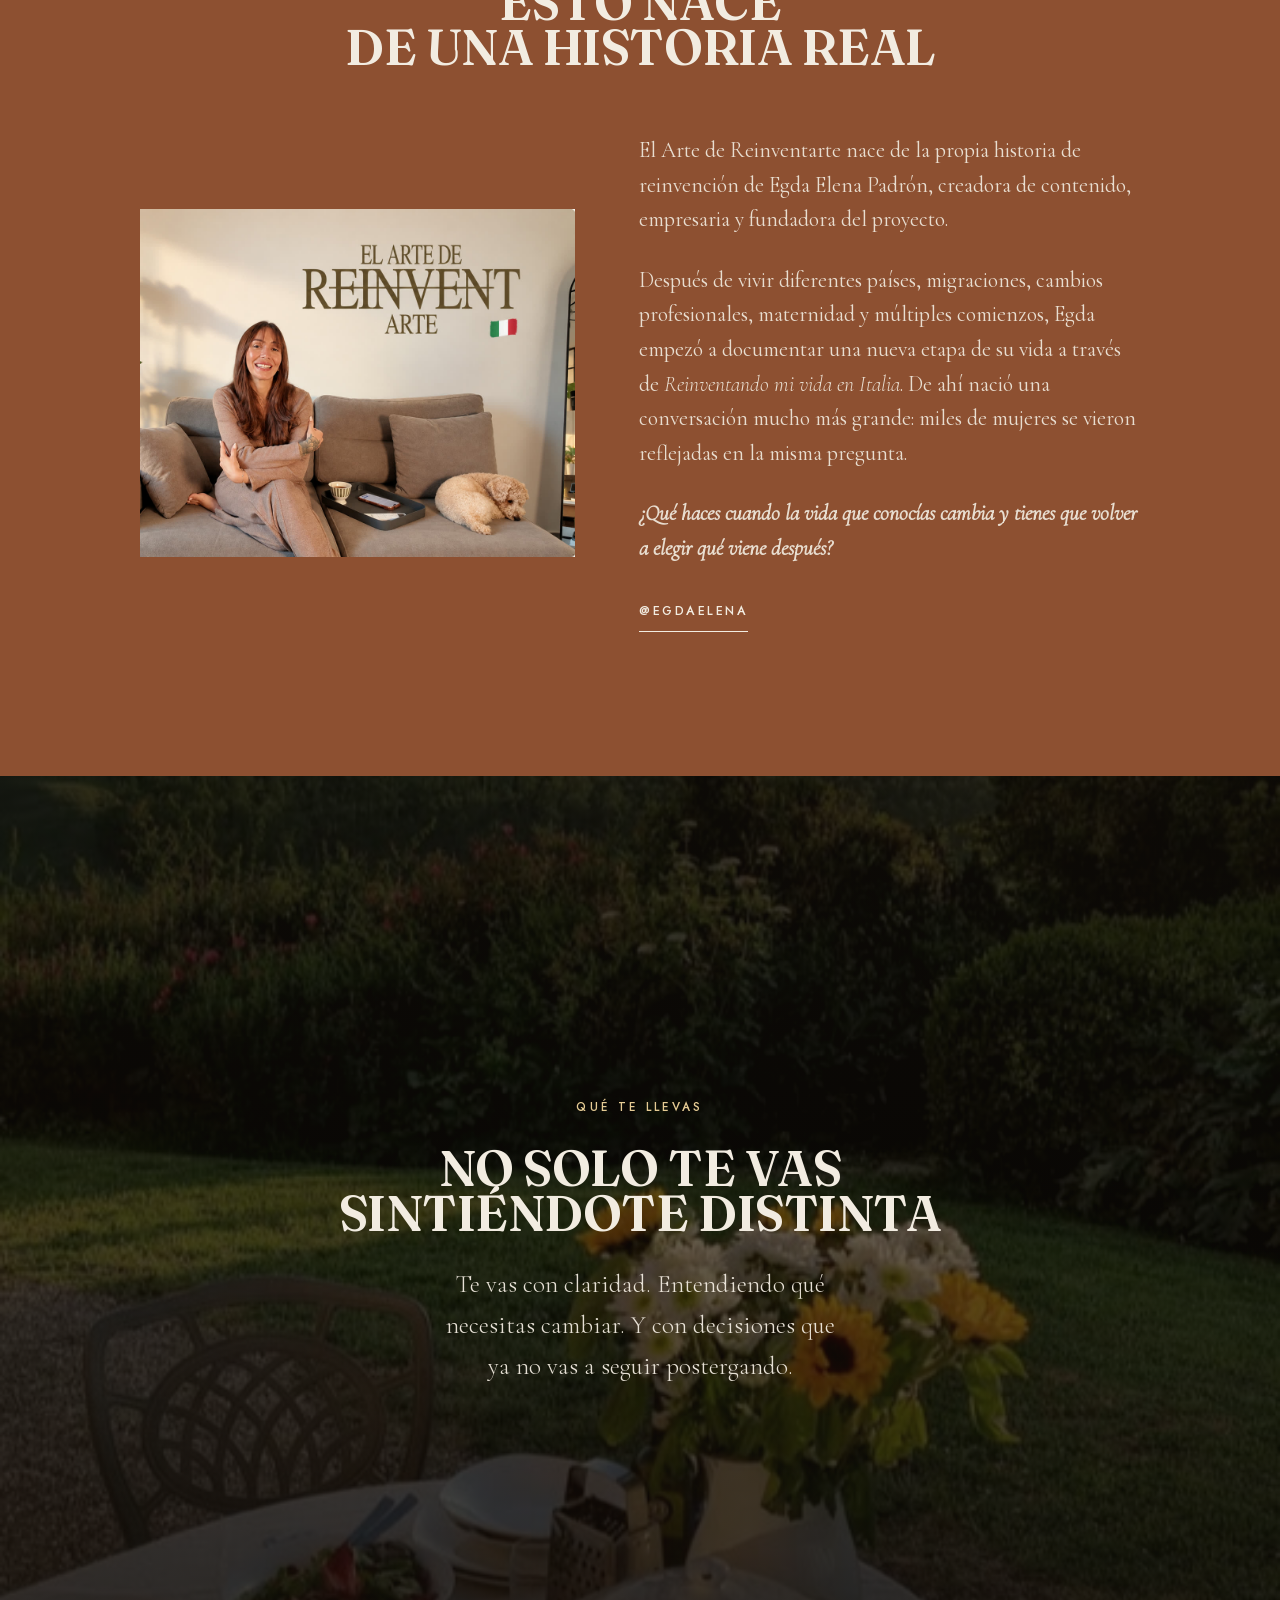
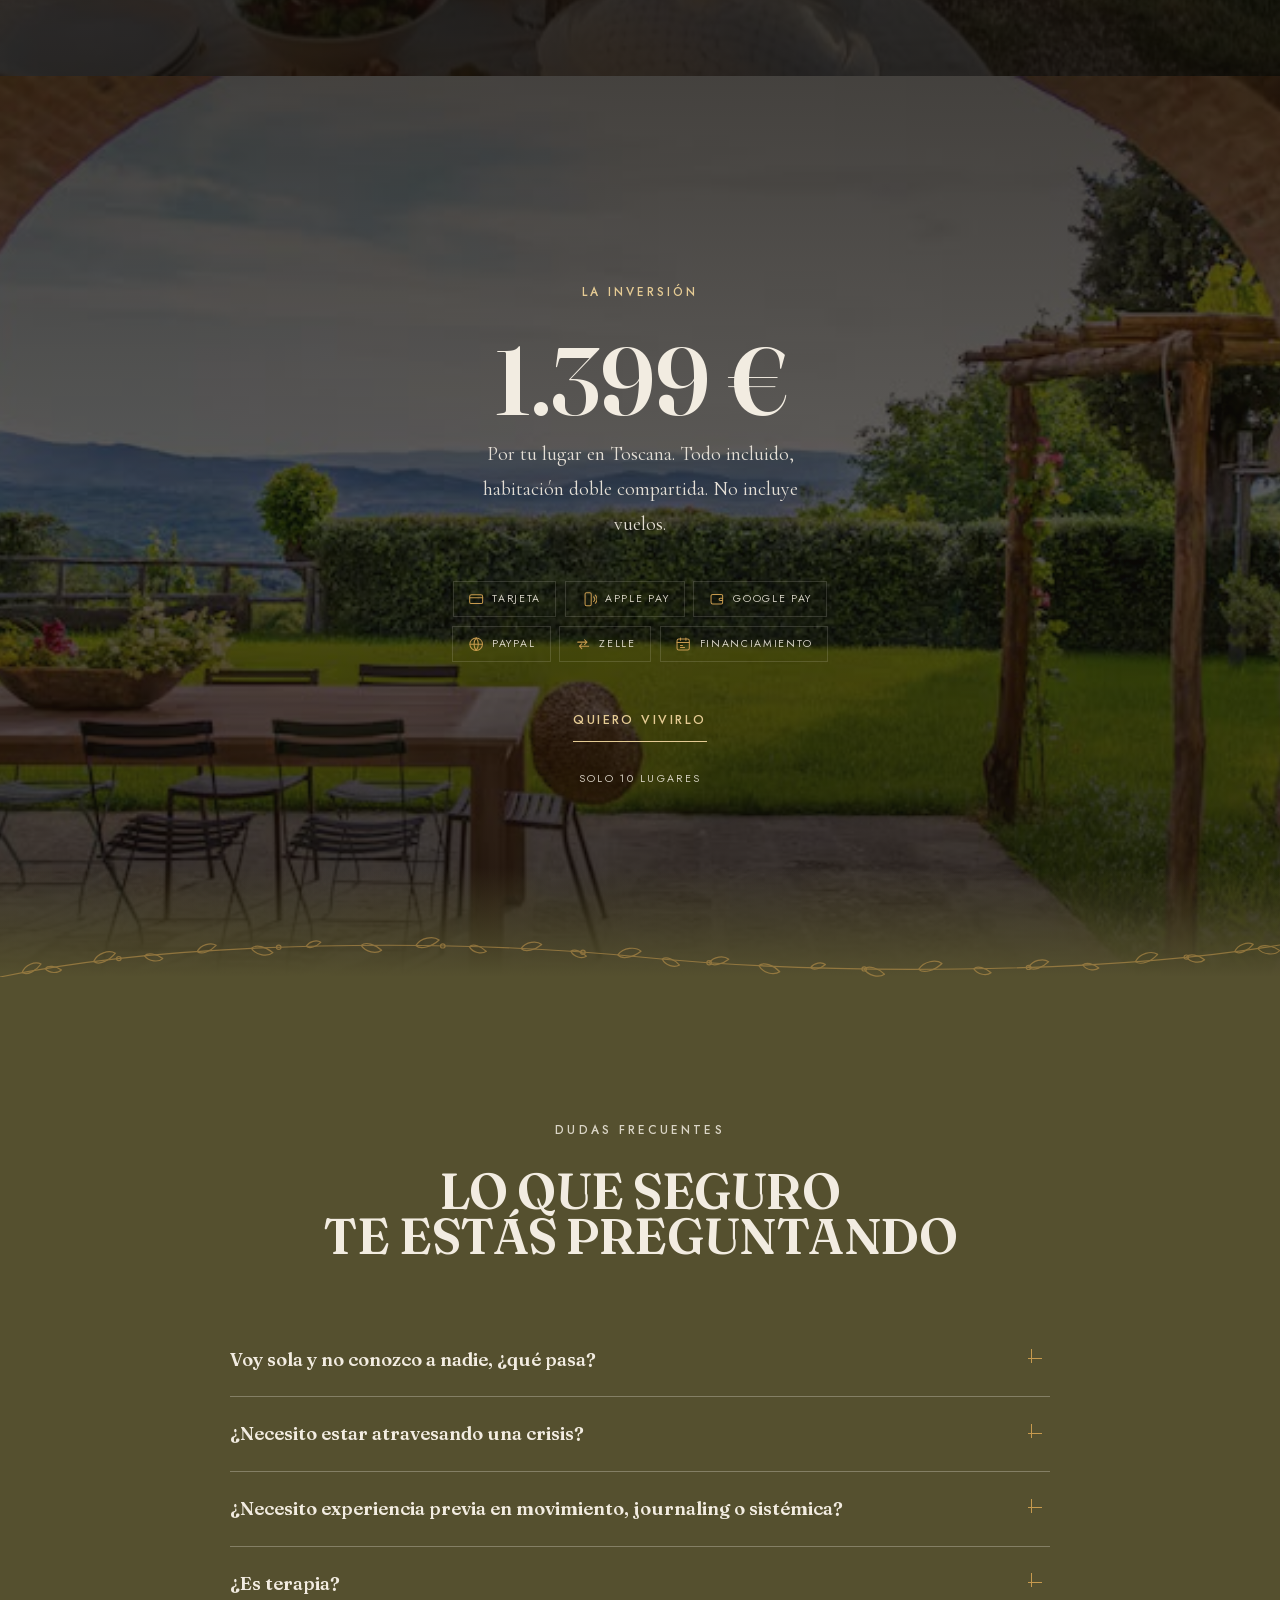
==== commit 38cf22e5: "Rama de olivo sobre la onda, y fundido contra las fotos TRES COSAS  El escalon a la derecha era la m" ====
--- a/index.html
+++ b/index.html
@@ -352,17 +352,17 @@
    justo lo que queremos donde dos bloques se leen como uno solo. */
 .encolor{position:relative}
 .encolor::before,
-.onda-abajo::after{
+.onda-pie{
   content:'';position:absolute;left:0;right:0;height:44px;z-index:2;pointer-events:none;
   background-color:var(--fondo);
-  -webkit-mask-repeat:repeat-x;mask-repeat:repeat-x;
-  -webkit-mask-size:1200px 44px;mask-size:1200px 44px;
+  -webkit-mask-repeat:no-repeat;mask-repeat:no-repeat;
+  -webkit-mask-size:100% 100%;mask-size:100% 100%;
 }
 .encolor::before{
   top:-43px;
   -webkit-mask-image:var(--onda-arriba);mask-image:var(--onda-arriba);
 }
-.onda-abajo::after{
+.onda-pie{
   bottom:-43px;
   -webkit-mask-image:var(--onda-abajo);mask-image:var(--onda-abajo);
 }
@@ -373,9 +373,42 @@
 @media(max-width:620px){
   /* En movil la curva se achata: a 44px de alto sobre 390 de ancho el gesto se
      vuelve una ola de dibujos animados. */
-  .encolor::before,.onda-abajo::after{height:24px;-webkit-mask-size:620px 24px;mask-size:620px 24px}
+  .encolor::before,.onda-pie{height:24px}
   .encolor::before{top:-23px}
-  .onda-abajo::after{bottom:-23px}
+  .onda-pie{bottom:-23px}
+}
+
+/* ---------- fundido contra las fotos ----------
+   La onda funciona entre dos colores planos. Contra una foto a pantalla
+   completa recorta la imagen con un filo y parece un fallo de montaje, asi
+   que ahi el paso se hace con un degradado: el color nace de la foto. */
+.fundido::before{
+  -webkit-mask-image:none;mask-image:none;
+  background-color:transparent;
+  background-image:linear-gradient(to bottom,rgba(0,0,0,0),var(--fondo));
+  height:110px;top:-109px;
+}
+@media(max-width:620px){
+  .fundido::before{height:70px;top:-69px}
+}
+/* Y sin sello: la rama sobre la fotografia se lee como suciedad en la lente. */
+.fundido::after{content:none}
+
+/* ---------- rama sobre la onda ----------
+   La rama va dibujada sobre la misma curva que la onda y estirada igual que
+   ella, asi que cae exactamente sobre el borde en cualquier ancho de pantalla
+   en vez de flotar encima. Las hojas nacen a un lado y otro siguiendo la
+   tangente, para que parezca crecida sobre la curva y no posada.
+
+   Va en el dorado de la marca y a media opacidad: es una firma, no un adorno.
+   Si se nota antes que el titular, sobra. */
+.encolor::after{
+  content:'';position:absolute;z-index:3;pointer-events:none;
+  left:0;right:0;top:-43px;height:44px;opacity:.55;
+  background:url("data:image/svg+xml,%3Csvg%20xmlns=%22http://www.w3.org/2000/svg%22%20viewBox=%220%200%201200%2044%22%20preserveAspectRatio=%22none%22%3E%3Cg%20fill=%22none%22%20stroke=%22%23C79A4E%22%20stroke-width=%221.2%22%20stroke-linecap=%22round%22%20stroke-linejoin=%22round%22%20vector-effect=%22non-scaling-stroke%22%3E%3Cpath%20d=%22M0%2044%20C170%206%20430%206%20600%2024%20C770%2042%201030%2042%201200%2012%22/%3E%3Cpath%20d=%22M0%200%20C4.0%20-7.0%2014.0%20-9.0%2019.0%20-5.0%20C13.0%201.0%204.0%204.0%200%200Z%22%20transform=%22translate%2820.8%2039.6%29%20rotate%28-11.2%29%22/%3E%3Cpath%20d=%22M0%200%20C3.1%205.5%2010.9%207.0%2014.8%203.9%20C10.1%20-0.8%203.1%20-3.1%200%200Z%22%20transform=%22translate%2842.4%2035.6%29%20rotate%28-9.9%29%22/%3E%3Cpath%20d=%22M0%200%20C4.5%20-7.8%2015.7%20-10.1%2021.3%20-5.6%20C14.6%201.1%204.5%204.5%200%200Z%22%20transform=%22translate%2887.8%2028.6%29%20rotate%28-7.7%29%22/%3E%3Cpath%20d=%22M0%200%20C3.5%206.2%2012.3%207.9%2016.7%204.4%20C11.4%20-0.9%203.5%20-3.5%200%200Z%22%20transform=%22translate%28135.5%2022.9%29%20rotate%28-5.9%29%22/%3E%3Cpath%20d=%22M0%200%20C3.8%20-6.6%2013.3%20-8.5%2018.1%20-4.8%20C12.3%200.9%203.8%203.8%200%200Z%22%20transform=%22translate%28184.9%2018.5%29%20rotate%28-4.3%29%22/%3E%3Cpath%20d=%22M0%200%20C4.2%207.4%2014.7%209.5%2019.9%205.2%20C13.7%20-1.1%204.2%20-4.2%200%200Z%22%20transform=%22translate%28235.7%2015.4%29%20rotate%28-2.9%29%22/%3E%3Cpath%20d=%22M0%200%20C2.9%20-5.0%2010.1%20-6.5%2013.7%20-3.6%20C9.4%200.7%202.9%202.9%200%200Z%22%20transform=%22translate%28287.1%2013.3%29%20rotate%28-1.6%29%22/%3E%3Cpath%20d=%22M0%200%20C4.0%207.0%2014.0%209.0%2019.0%205.0%20C13.0%20-1.0%204.0%20-4.0%200%200Z%22%20transform=%22translate%28338.7%2012.4%29%20rotate%28-0.5%29%22/%3E%3Cpath%20d=%22M0%200%20C4.6%20-8.0%2016.1%20-10.3%2021.8%20-5.8%20C14.9%201.1%204.6%204.6%200%200Z%22%20transform=%22translate%28389.8%2012.5%29%20rotate%280.7%29%22/%3E%3Cpath%20d=%22M0%200%20C3.4%206.0%2011.9%207.6%2016.1%204.2%20C11.0%20-0.8%203.4%20-3.4%200%200Z%22%20transform=%22translate%28440.0%2013.6%29%20rotate%281.8%29%22/%3E%3Cpath%20d=%22M0%200%20C4.0%20-7.0%2014.0%20-9.0%2019.0%20-5.0%20C13.0%201.0%204.0%204.0%200%200Z%22%20transform=%22translate%28488.6%2015.5%29%20rotate%282.9%29%22/%3E%3Cpath%20d=%22M0%200%20C3.1%205.5%2010.9%207.0%2014.8%203.9%20C10.1%20-0.8%203.1%20-3.1%200%200Z%22%20transform=%22translate%28535.2%2018.3%29%20rotate%284.1%29%22/%3E%3Cpath%20d=%22M0%200%20C4.5%20-7.8%2015.7%20-10.1%2021.3%20-5.6%20C14.6%201.1%204.5%204.5%200%200Z%22%20transform=%22translate%28579.2%2021.9%29%20rotate%285.3%29%22/%3E%3Cpath%20d=%22M0%200%20C3.5%206.2%2012.3%207.9%2016.7%204.4%20C11.4%20-0.9%203.5%20-3.5%200%200Z%22%20transform=%22translate%28620.8%2026.1%29%20rotate%285.3%29%22/%3E%3Cpath%20d=%22M0%200%20C3.8%20-6.6%2013.3%20-8.5%2018.1%20-4.8%20C12.3%200.9%203.8%203.8%200%200Z%22%20transform=%22translate%28664.8%2029.7%29%20rotate%284.1%29%22/%3E%3Cpath%20d=%22M0%200%20C4.2%207.4%2014.7%209.5%2019.9%205.2%20C13.7%20-1.1%204.2%20-4.2%200%200Z%22%20transform=%22translate%28711.4%2032.5%29%20rotate%283.0%29%22/%3E%3Cpath%20d=%22M0%200%20C2.9%20-5.0%2010.1%20-6.5%2013.7%20-3.6%20C9.4%200.7%202.9%202.9%200%200Z%22%20transform=%22translate%28760.0%2034.6%29%20rotate%281.9%29%22/%3E%3Cpath%20d=%22M0%200%20C4.0%207.0%2014.0%209.0%2019.0%205.0%20C13.0%20-1.0%204.0%20-4.0%200%200Z%22%20transform=%22translate%28810.2%2035.9%29%20rotate%280.9%29%22/%3E%3Cpath%20d=%22M0%200%20C4.6%20-8.0%2016.1%20-10.3%2021.8%20-5.8%20C14.9%201.1%204.6%204.6%200%200Z%22%20transform=%22translate%28861.3%2036.3%29%20rotate%28-0.0%29%22/%3E%3Cpath%20d=%22M0%200%20C3.4%206.0%2011.9%207.6%2016.1%204.2%20C11.0%20-0.8%203.4%20-3.4%200%200Z%22%20transform=%22translate%28912.9%2035.8%29%20rotate%28-1.1%29%22/%3E%3Cpath%20d=%22M0%200%20C4.0%20-7.0%2014.0%20-9.0%2019.0%20-5.0%20C13.0%201.0%204.0%204.0%200%200Z%22%20transform=%22translate%28964.3%2034.4%29%20rotate%28-2.1%29%22/%3E%3Cpath%20d=%22M0%200%20C3.1%205.5%2010.9%207.0%2014.8%203.9%20C10.1%20-0.8%203.1%20-3.1%200%200Z%22%20transform=%22translate%281015.1%2032.0%29%20rotate%28-3.3%29%22/%3E%3Cpath%20d=%22M0%200%20C4.5%20-7.8%2015.7%20-10.1%2021.3%20-5.6%20C14.6%201.1%204.5%204.5%200%200Z%22%20transform=%22translate%281064.5%2028.6%29%20rotate%28-4.6%29%22/%3E%3Cpath%20d=%22M0%200%20C3.5%206.2%2012.3%207.9%2016.7%204.4%20C11.4%20-0.9%203.5%20-3.5%200%200Z%22%20transform=%22translate%281112.2%2024.1%29%20rotate%28-6.1%29%22/%3E%3Cpath%20d=%22M0%200%20C3.8%20-6.6%2013.3%20-8.5%2018.1%20-4.8%20C12.3%200.9%203.8%203.8%200%200Z%22%20transform=%22translate%281157.6%2018.6%29%20rotate%28-7.9%29%22/%3E%3Cpath%20d=%22M0%200%20C4.2%207.4%2014.7%209.5%2019.9%205.2%20C13.7%20-1.1%204.2%20-4.2%200%200Z%22%20transform=%22translate%281179.2%2015.5%29%20rotate%28-8.9%29%22/%3E%3Ccircle%20cx=%22111.4%22%20cy=%2225.6%22%20r=%222.1%22/%3E%3Ccircle%20cx=%22261.3%22%20cy=%2214.2%22%20r=%222.1%22/%3E%3Ccircle%20cx=%22415.1%22%20cy=%2212.9%22%20r=%222.1%22/%3E%3Ccircle%20cx=%22546.5%22%20cy=%2219.2%22%20r=%222.1%22/%3E%3Ccircle%20cx=%22664.8%22%20cy=%2229.7%22%20r=%222.1%22/%3E%3Ccircle%20cx=%22810.2%22%20cy=%2235.9%22%20r=%222.1%22/%3E%3Ccircle%20cx=%22964.3%22%20cy=%2234.4%22%20r=%222.1%22/%3E%3Ccircle%20cx=%221112.2%22%20cy=%2224.1%22%20r=%222.1%22/%3E%3C/g%3E%3C/svg%3E") 0 0/100% 100% no-repeat;
+}
+@media(max-width:620px){
+  .encolor::after{top:-23px;height:24px;opacity:.5}
 }
 
 /* ---------- identificacion ---------- */
@@ -720,7 +753,7 @@
 </header>
 
 <!-- ===== EL ESPEJO ===== -->
-<section class="calma encolor verde-hondo onda-abajo">
+<section class="calma encolor verde-hondo fundido">
   <div class="wrap centro estrecho frases">
     <p class="rv">Has construido una vida que &#8220;funciona&#8221;. Cumples, resuelves, avanzas.</p>
     <p class="rv d1">pero hace tiempo que ya no te representa.</p>
@@ -764,7 +797,7 @@
 </section>
 
 <!-- ===== IDENTIFICACIÓN ===== -->
-<section class="seccion identificacion encolor ladrillo" id="identificacion">
+<section class="seccion identificacion encolor ladrillo fundido" id="identificacion">
   <div class="wrap">
     <div class="relato">
       <p class="rv">Quizás llevas tiempo sintiendo que algo dentro de ti está cambiando.</p>
@@ -983,7 +1016,7 @@
 </section>
 
 <!-- ===== SOBRE EGDA ===== -->
-<section class="seccion encolor ladrillo onda-abajo">
+<section class="seccion encolor ladrillo">
   <div class="wrap">
     <div class="cabecera">
       <p class="kicker rv">Sobre Egda</p>
@@ -1034,7 +1067,7 @@
 </section>
 
 <!-- ===== PREGUNTAS ===== -->
-<section class="seccion encolor verde">
+<section class="seccion encolor verde fundido">
   <div class="wrap">
     <div class="cabecera">
       <p class="kicker rv">Dudas frecuentes</p>
@@ -1080,7 +1113,7 @@
 <!-- ===== APLICACIÓN ===== -->
 <!-- El envio va por fetch en JSON al webhook de Activepieces (data-endpoint).
      El atributo action queda como respaldo semantico; el JS siempre lo intercepta. -->
-<section class="seccion encolor ladrillo-hondo onda-abajo" id="comunidad">
+<section class="seccion encolor ladrillo-hondo" id="comunidad">
   <div class="wrap">
     <div class="cabecera">
       <p class="kicker rv">Comunidad de interés</p>
